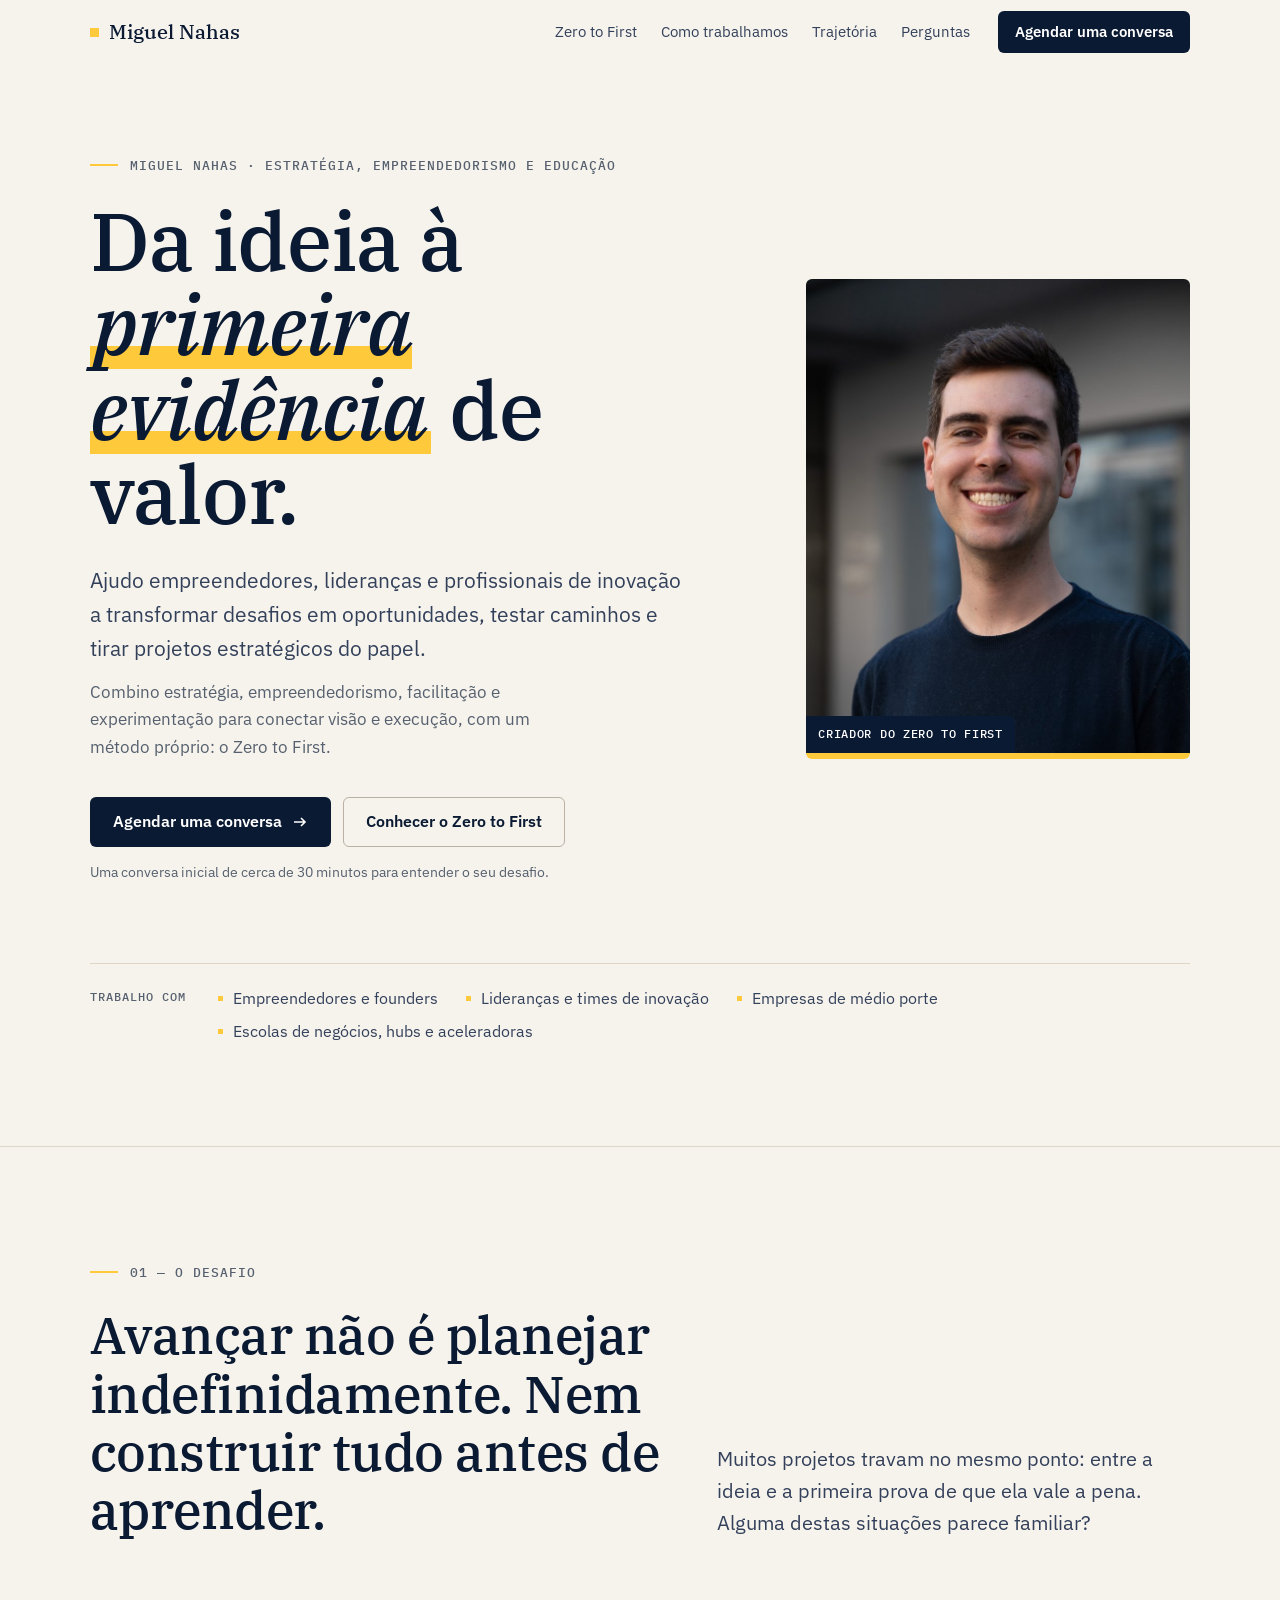
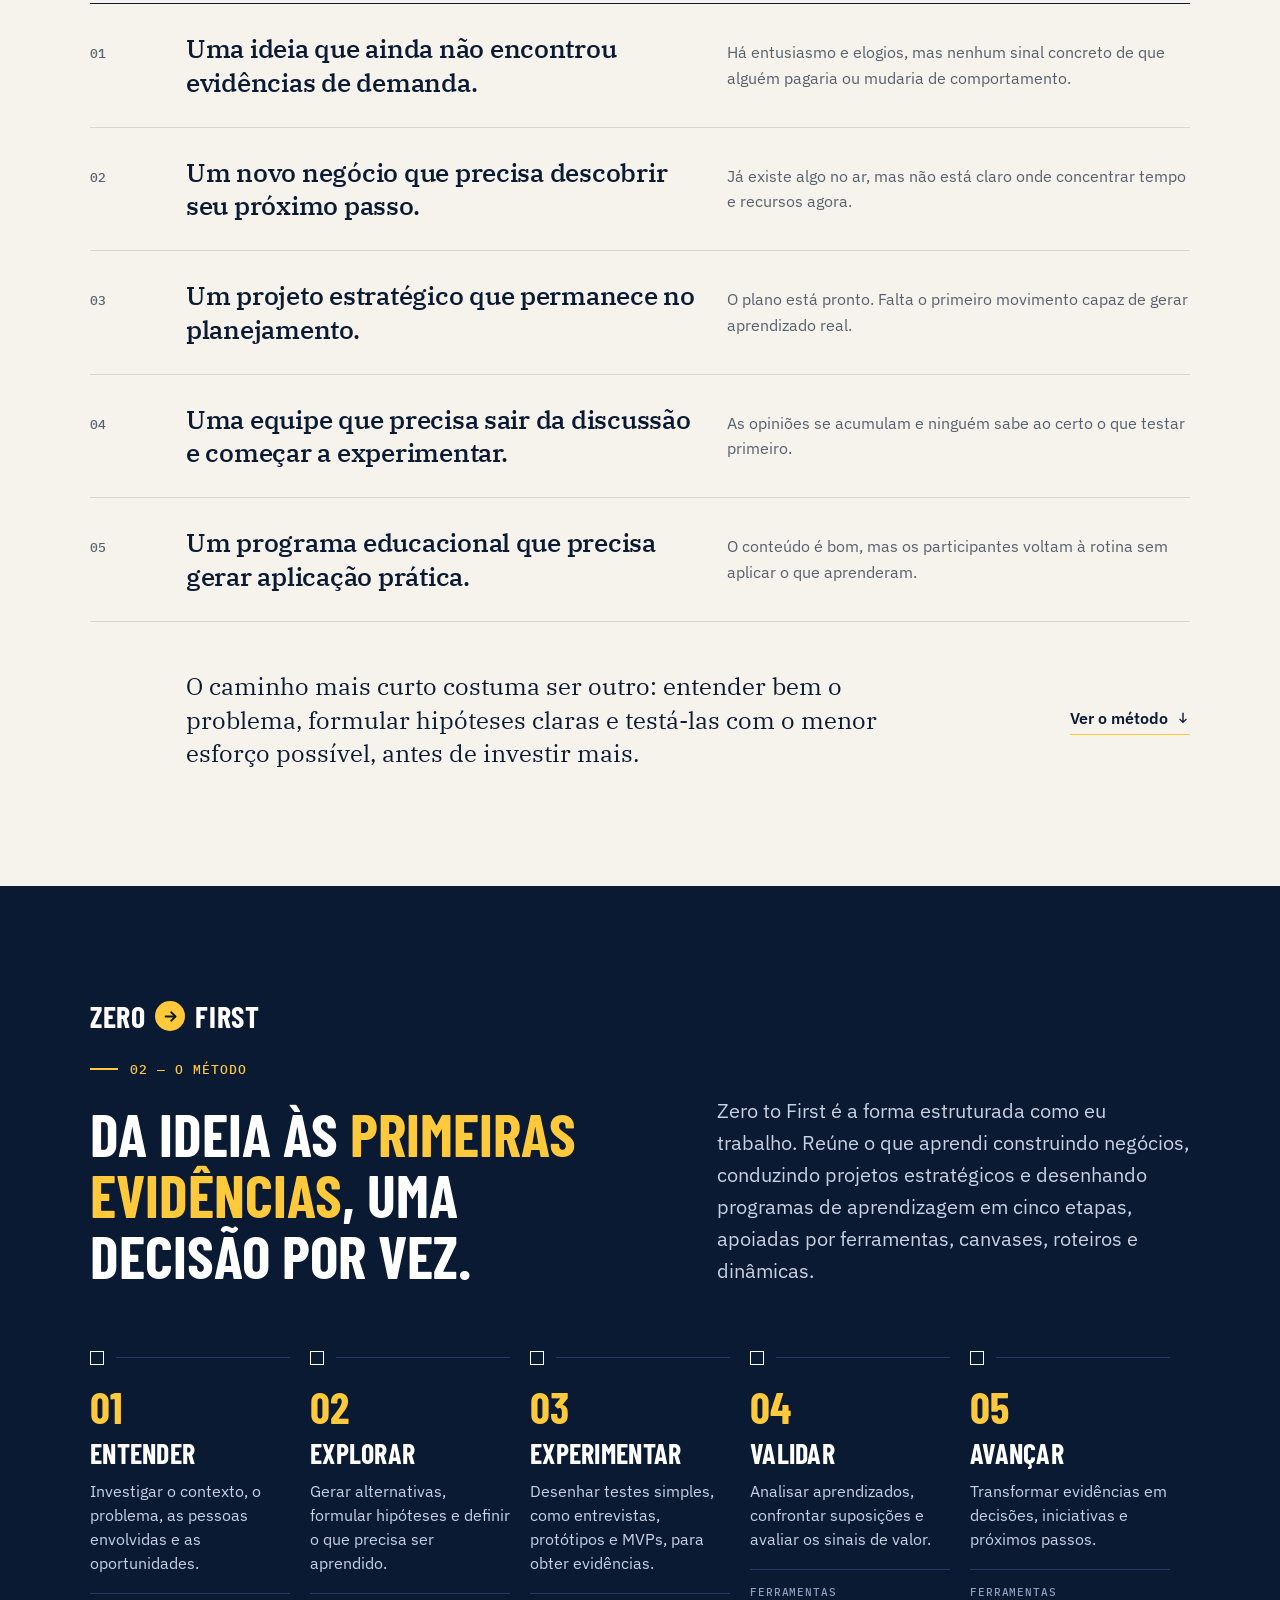
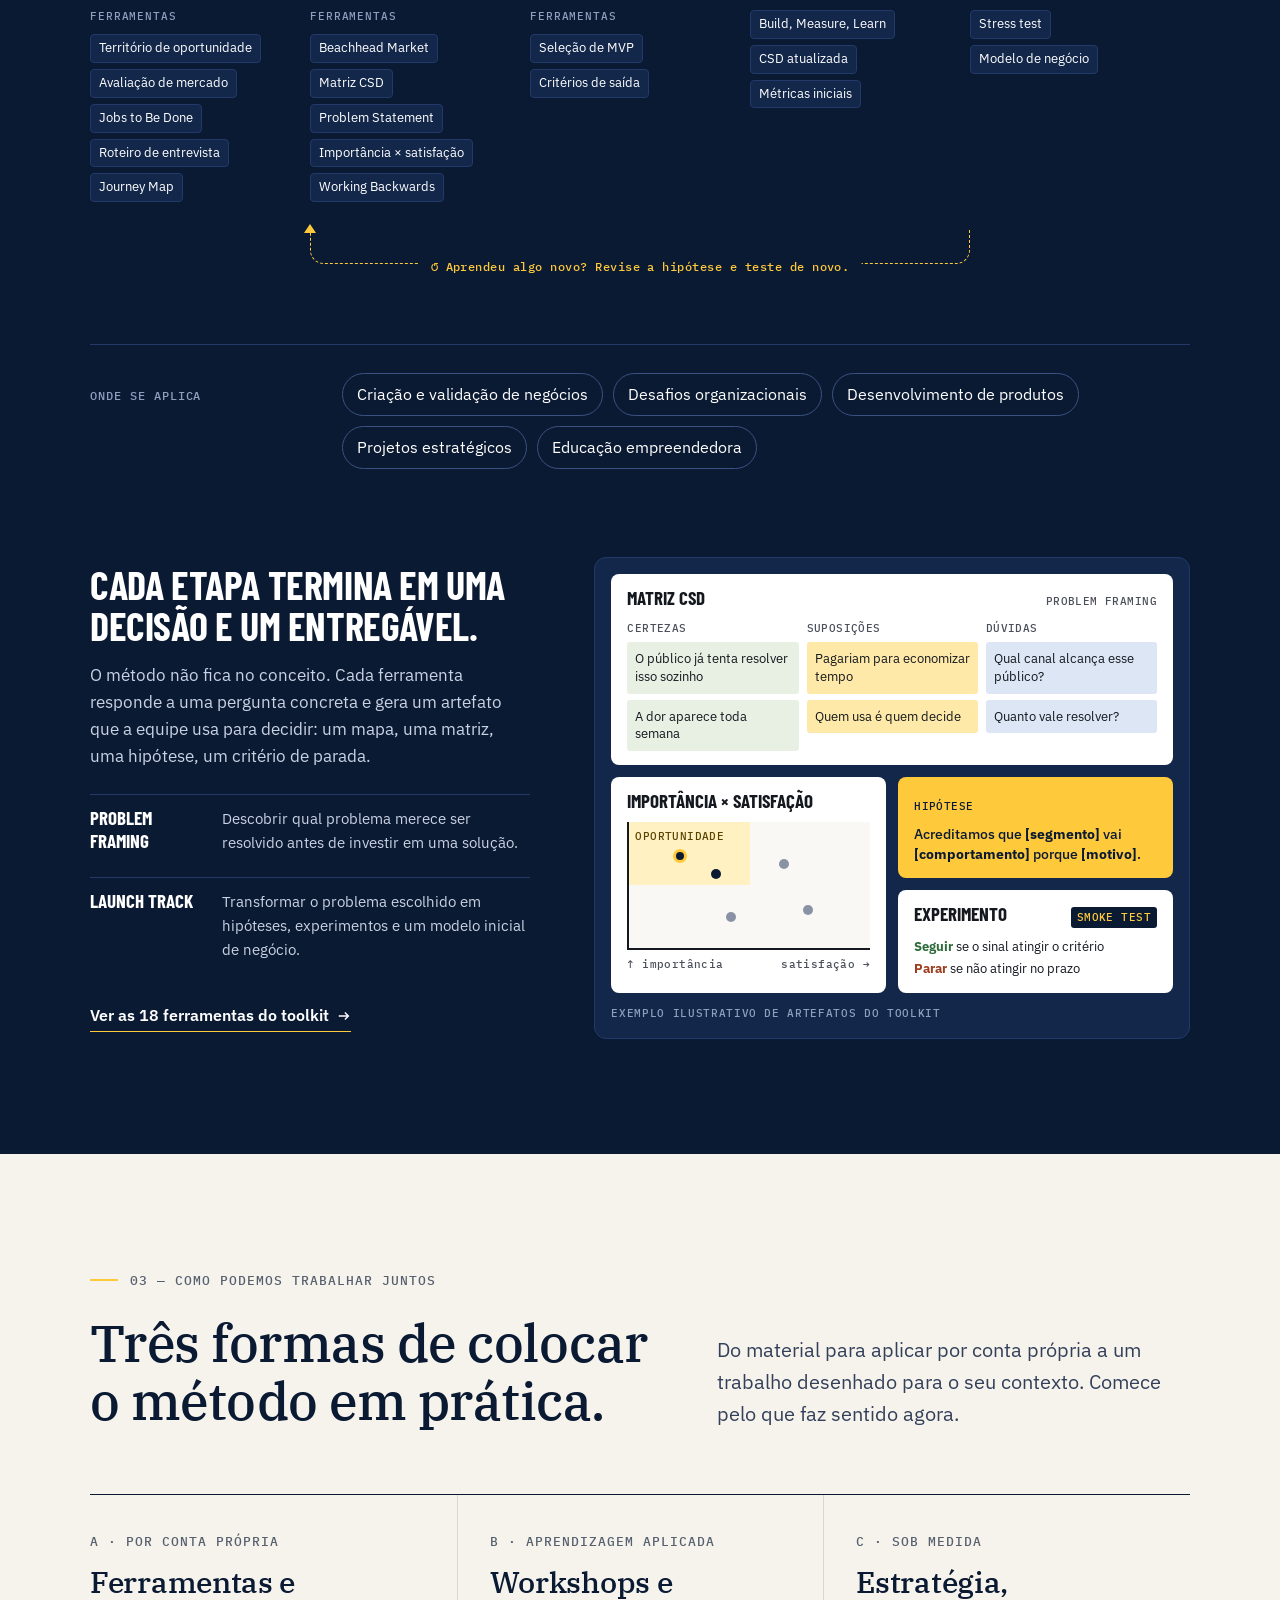
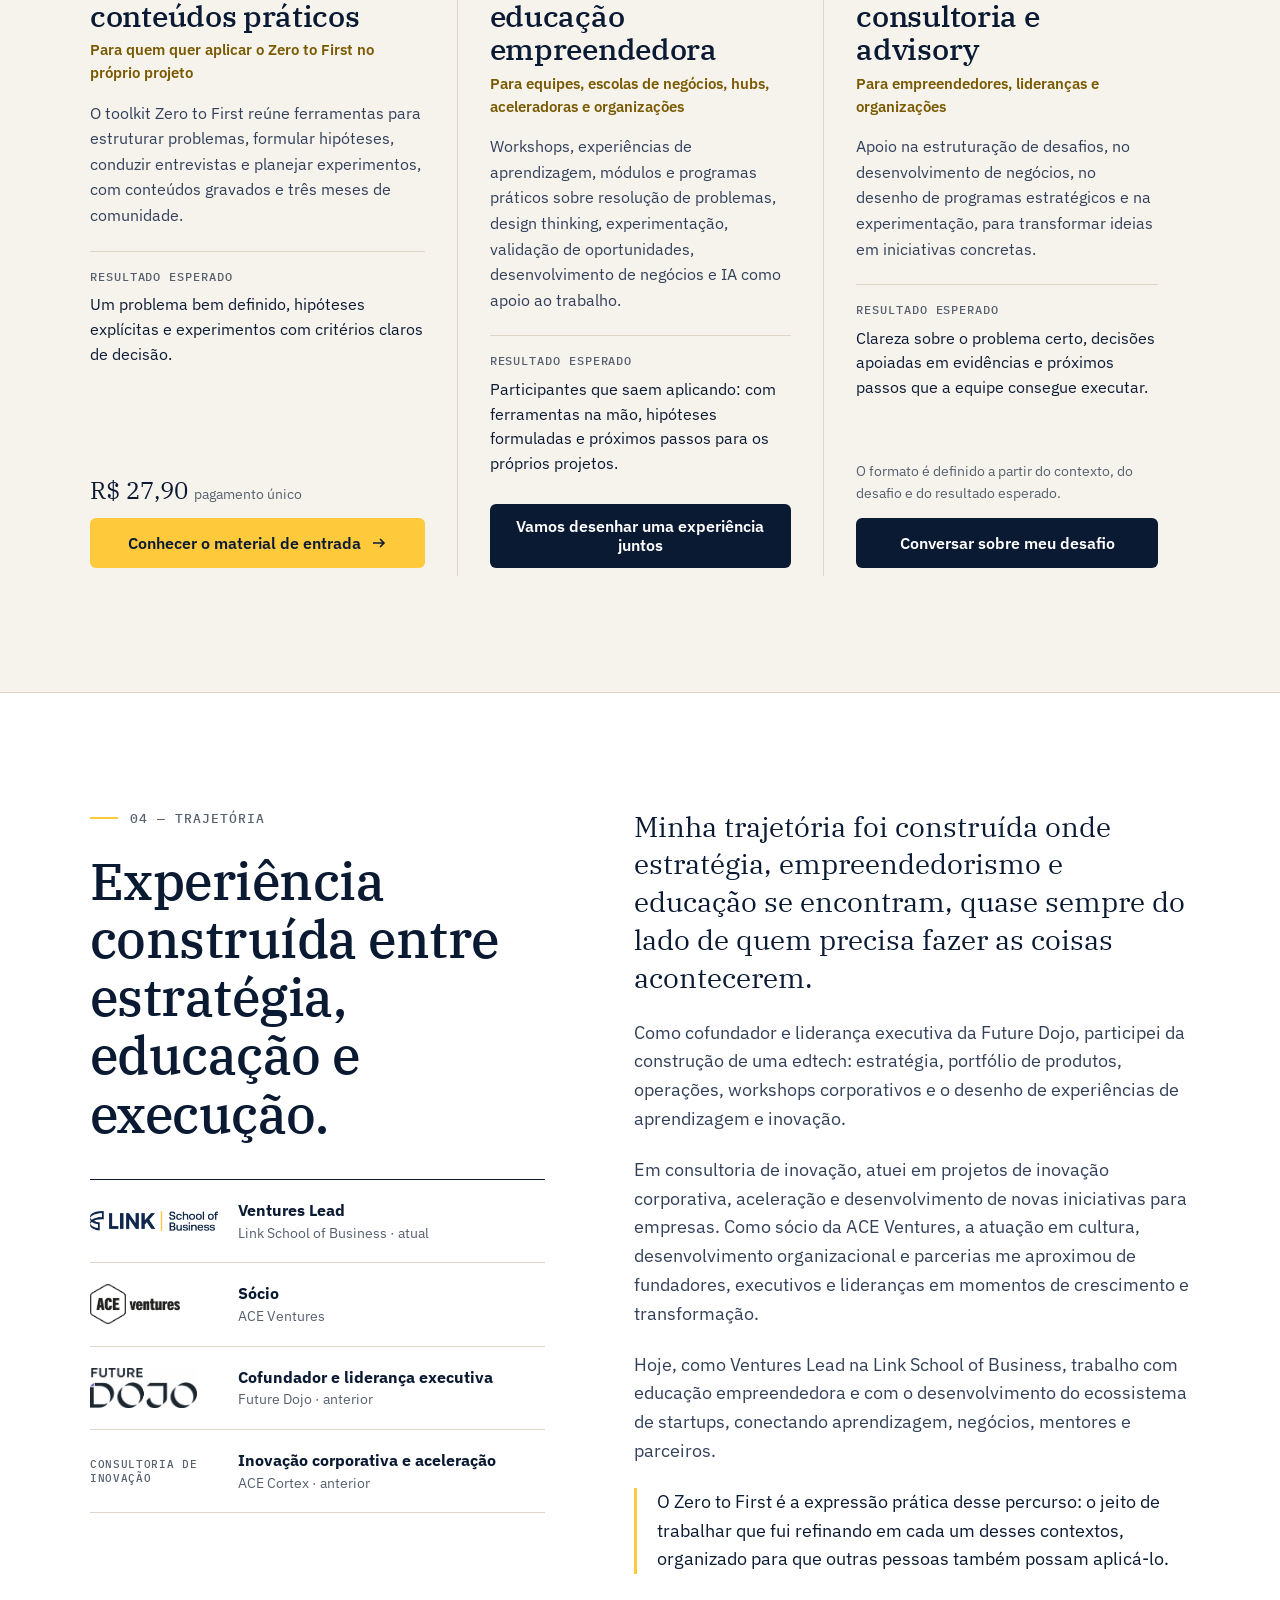
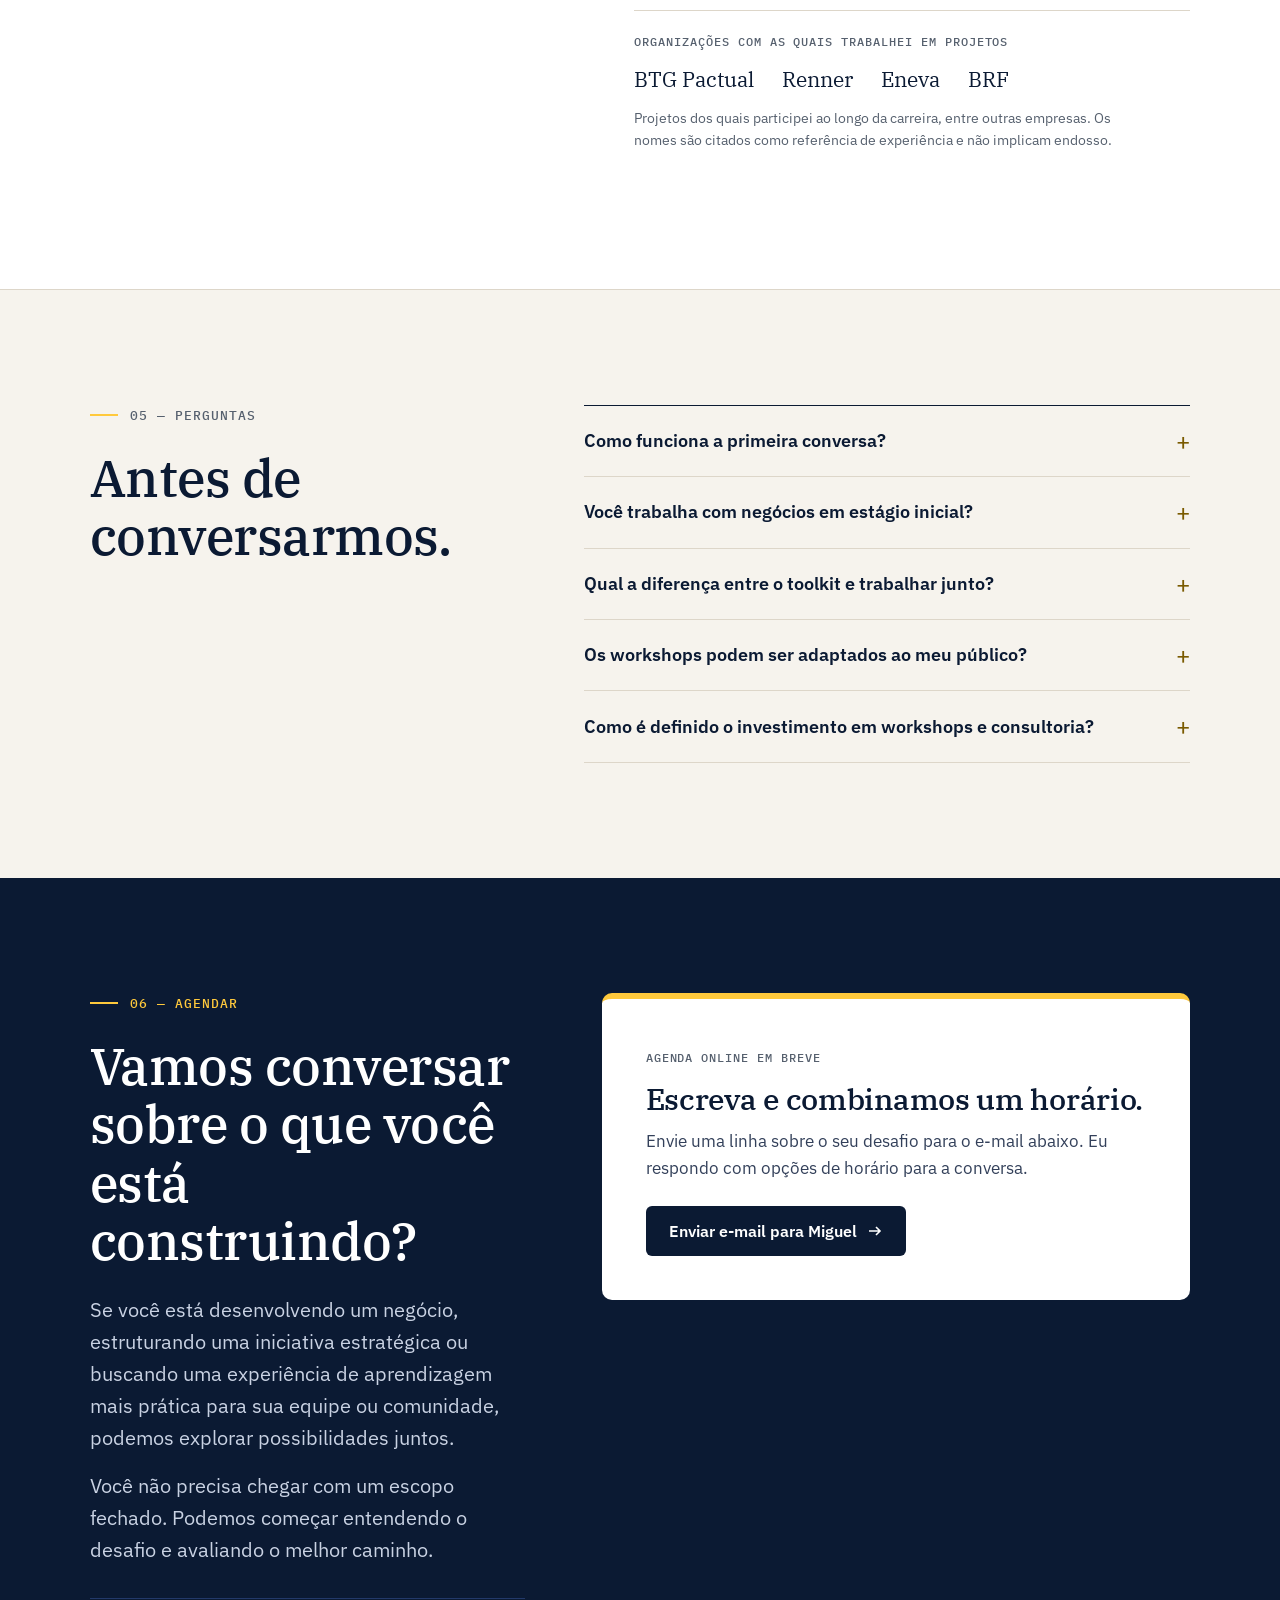
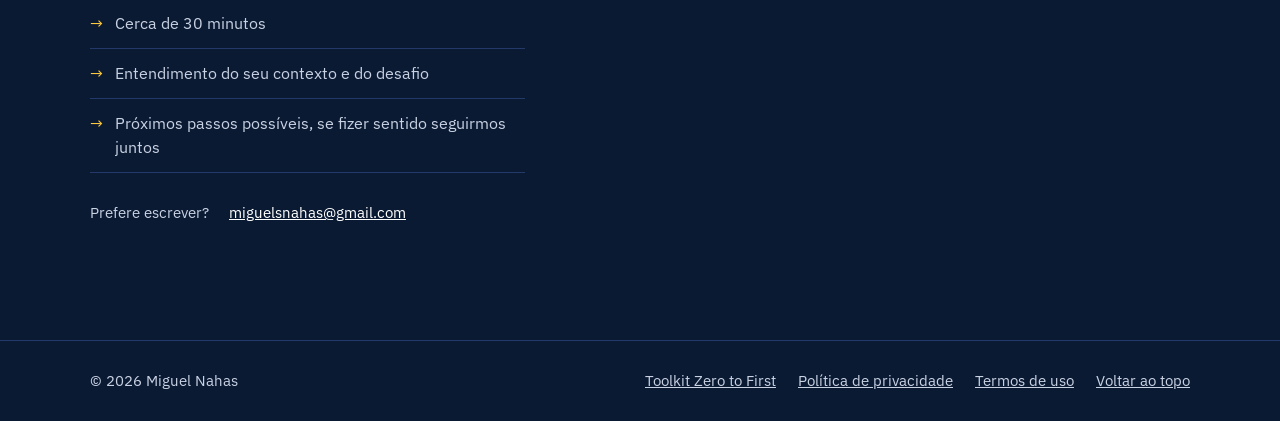
==== index.html @ d7bc85e3 "Add V2 landing page unifying Miguel Nahas and Zero to First - New index.html: hero, challenge, Zero " ====
<!doctype html>
<html lang="pt-BR">
<head>
<meta charset="utf-8">
<meta name="viewport" content="width=device-width, initial-scale=1">
<title>Miguel Nahas | Estratégia, Empreendedorismo e Zero to First</title>
<meta name="description" content="Miguel Nahas ajuda empreendedores, lideranças e profissionais de inovação a sair da ideia e chegar às primeiras evidências de valor, com o método Zero to First. Workshops, educação empreendedora, consultoria e advisory.">
<meta name="author" content="Miguel Nahas">
<link rel="canonical" href="https://miguelsnahas-ai.github.io/zero-to-first/">

<meta property="og:type" content="website">
<meta property="og:locale" content="pt_BR">
<meta property="og:site_name" content="Miguel Nahas">
<meta property="og:url" content="https://miguelsnahas-ai.github.io/zero-to-first/">
<meta property="og:title" content="Miguel Nahas | Da ideia à primeira evidência de valor">
<meta property="og:description" content="Estratégia, empreendedorismo e educação com um método próprio, o Zero to First. Workshops, consultoria e advisory para tirar projetos do papel.">
<meta property="og:image" content="https://miguelsnahas-ai.github.io/zero-to-first/assets/og-miguel-nahas.jpg">
<meta property="og:image:width" content="1200">
<meta property="og:image:height" content="630">
<meta property="og:image:alt" content="Miguel Nahas — Da ideia à primeira evidência de valor">
<meta name="twitter:card" content="summary_large_image">

<meta name="theme-color" content="#0B1A33">
<link rel="icon" href="data:image/svg+xml,%3Csvg xmlns='http://www.w3.org/2000/svg' viewBox='0 0 32 32'%3E%3Crect width='32' height='32' rx='6' fill='%230B1A33'/%3E%3Ctext x='16' y='20.5' font-family='Georgia,serif' font-size='14' fill='%23FFFFFF' text-anchor='middle'%3EMN%3C/text%3E%3Crect x='9' y='24' width='14' height='2.5' fill='%23FFC93C'/%3E%3C/svg%3E">

<!--
  ANALYTICS
  Cole aqui o snippet do Google Tag Manager, GA4 ou Meta Pixel quando tiver os IDs.
  A página já envia para window.dataLayer:
    - "cta_click"           { cta, destination }   em todo clique de botão com data-cta
    - "schedule_completed"  {}                     quando um agendamento é concluído no Calendly
  Os parâmetros utm_* da URL são repassados ao Calendly e ao link do toolkit.
-->

<link rel="preconnect" href="https://fonts.googleapis.com">
<link rel="preconnect" href="https://fonts.gstatic.com" crossorigin>
<link href="https://fonts.googleapis.com/css2?family=Barlow+Condensed:wght@600;700&amp;family=IBM+Plex+Mono:wght@500&amp;family=IBM+Plex+Sans:wght@400;500;600&amp;family=IBM+Plex+Serif:ital,wght@0,400;0,500;1,400&amp;display=swap" rel="stylesheet">

<style>
  /* ============================ TOKENS ============================ */
  :root {
    --paper: #F6F3ED;
    --paper-2: #EDE8DE;
    --white: #FFFFFF;
    --ink: #0B1A33;          /* azul-marinho: Miguel + Zero to First */
    --ink-2: #13274A;
    --ink-soft: #33405A;
    --muted: #56606E;
    --line: #DDD6C9;
    --line-strong: #B9B1A1;
    --yellow: #FFC93C;       /* acento do Zero to First */
    --yellow-soft: #FFF1C2;
    --yellow-ink: #7A5A00;   /* amarelo para texto em fundo claro */
    --dark-line: #22396A;
    --dark-soft: #C9D2E3;

    --serif: "IBM Plex Serif", Georgia, "Times New Roman", serif;
    --sans: "IBM Plex Sans", system-ui, -apple-system, "Segoe UI", Roboto, sans-serif;
    --mono: "IBM Plex Mono", ui-monospace, Menlo, Consolas, monospace;
    --cond: "Barlow Condensed", "Arial Narrow", sans-serif;

    --max: 1180px;
    --gutter: clamp(16px, 4vw, 40px);
    --section: clamp(72px, 9vw, 128px);
    --radius: 6px;
    --header-h: 64px;
  }

  *, *::before, *::after { box-sizing: border-box; }
  html { scroll-behavior: smooth; scroll-padding-top: calc(var(--header-h) + 8px); }
  @media (prefers-reduced-motion: reduce) { html { scroll-behavior: auto; } }
  body {
    margin: 0; background: var(--paper); color: var(--ink);
    font-family: var(--sans); font-size: 17px; line-height: 1.6;
    -webkit-font-smoothing: antialiased; overflow-x: hidden;
  }
  img, svg { display: block; max-width: 100%; }
  a { color: inherit; }
  h1, h2, h3 { font-family: var(--serif); font-weight: 500; line-height: 1.12; margin: 0; letter-spacing: -0.01em; }
  p { margin: 0; }
  ul, ol { margin: 0; padding: 0; list-style: none; }
  :focus-visible { outline: 2px solid var(--ink); outline-offset: 3px; }
  .on-dark :focus-visible { outline-color: var(--yellow); }

  .skip-link { position: absolute; left: 12px; top: -60px; z-index: 100; background: var(--ink); color: var(--white); padding: 10px 16px; text-decoration: none; }
  .skip-link:focus { top: 12px; }
  .container { width: 100%; max-width: var(--max); margin: 0 auto; padding: 0 var(--gutter); }
  .section { padding: var(--section) 0; }
  .on-dark { background: var(--ink); color: var(--white); }

  .eyebrow {
    font-family: var(--mono); font-weight: 500; font-size: 12.5px; letter-spacing: .08em; text-transform: uppercase;
    color: var(--muted); display: flex; align-items: center; gap: 12px; margin-bottom: 24px;
  }
  .eyebrow::before { content: ""; width: 28px; height: 2px; background: var(--yellow); flex: none; }
  .on-dark .eyebrow { color: var(--yellow); }
  .h-section { font-size: clamp(32px, 4.4vw, 52px); max-width: 20ch; }
  .lead { font-size: clamp(18px, 1.6vw, 20px); color: var(--ink-soft); max-width: 60ch; }
  .on-dark .lead { color: var(--dark-soft); }
  .section-head { display: grid; grid-template-columns: 1.1fr 0.9fr; gap: 24px 48px; align-items: end; margin-bottom: clamp(40px, 6vw, 64px); }
  @media (max-width: 860px) { .section-head { grid-template-columns: 1fr; } }

  /* ============================ BOTÕES ============================ */
  .btn {
    display: inline-flex; align-items: center; justify-content: center; gap: 10px;
    min-height: 50px; padding: 12px 22px; border-radius: var(--radius);
    font: 600 16px/1.2 var(--sans); text-decoration: none; text-align: center;
    border: 1.5px solid transparent; cursor: pointer;
    transition: background .2s, color .2s, border-color .2s;
  }
  .btn svg { width: 16px; height: 16px; flex: none; transition: transform .2s; }
  .btn:hover svg { transform: translateX(3px); }
  .btn-primary { background: var(--ink); color: var(--white); }
  .btn-primary:hover { background: var(--ink-2); }
  .btn-accent { background: var(--yellow); color: var(--ink); }
  .btn-accent:hover { background: #FFD465; }
  .btn-secondary { background: transparent; color: var(--ink); border-color: var(--line-strong); }
  .btn-secondary:hover { border-color: var(--ink); }
  .btn-ghost { background: transparent; color: var(--white); border-color: #5A6E93; }
  .btn-ghost:hover { border-color: var(--white); }
  .btn-small { min-height: 42px; padding: 8px 16px; font-size: 15px; }
  .text-link {
    display: inline-flex; align-items: center; gap: 8px; font-weight: 600; font-size: 15.5px;
    text-decoration: none; border-bottom: 1.5px solid var(--yellow); padding-bottom: 3px;
  }
  .text-link:hover { border-color: currentColor; }
  .text-link svg { width: 14px; height: 14px; }

  /* ============================ HEADER ============================ */
  .site-header {
    position: sticky; top: 0; z-index: 50;
    background: rgba(246,243,237,.94);
    -webkit-backdrop-filter: saturate(140%) blur(10px); backdrop-filter: saturate(140%) blur(10px);
    border-bottom: 1px solid transparent; transition: border-color .25s;
  }
  .site-header.is-scrolled { border-bottom-color: var(--line); }
  .header-inner { display: flex; align-items: center; justify-content: space-between; gap: 24px; height: var(--header-h); }
  .brand { font-family: var(--serif); font-size: 20px; font-weight: 500; text-decoration: none; display: flex; align-items: center; gap: 10px; white-space: nowrap; }
  .brand-mark { width: 9px; height: 9px; background: var(--yellow); }
  .nav { display: flex; align-items: center; gap: 28px; }
  .nav-links { display: flex; gap: 24px; }
  .nav-links a { text-decoration: none; font-size: 15px; color: var(--ink-soft); padding: 6px 0; }
  .nav-links a:hover { color: var(--ink); }
  .nav-toggle {
    display: none; width: 44px; height: 44px; align-items: center; justify-content: center;
    background: none; border: 1px solid var(--line-strong); border-radius: var(--radius); color: var(--ink); cursor: pointer;
  }
  .nav-toggle svg { width: 20px; height: 20px; }
  @media (max-width: 900px) {
    .nav-toggle { display: inline-flex; }
    .nav {
      display: none; position: absolute; left: 0; right: 0; top: var(--header-h);
      flex-direction: column; align-items: stretch; gap: 0;
      background: var(--paper); border-bottom: 1px solid var(--line); padding: 8px var(--gutter) 24px;
    }
    .nav.is-open { display: flex; }
    .nav-links { flex-direction: column; gap: 0; }
    .nav-links a { display: block; padding: 14px 0; border-bottom: 1px solid var(--line); font-size: 17px; }
    .nav .btn { margin-top: 20px; }
  }

  /* ============================ HERO ============================ */
  .hero { padding: clamp(40px, 7vw, 96px) 0 clamp(56px, 8vw, 104px); }
  .hero-grid { display: grid; grid-template-columns: 1.25fr 0.75fr; gap: clamp(32px, 6vw, 80px); align-items: center; }
  .hero-title { font-size: clamp(42px, 6.6vw, 82px); line-height: 1.03; max-width: 12ch; }
  .hero-title em { font-style: italic; background: linear-gradient(transparent 70%, var(--yellow) 70%, var(--yellow) 92%, transparent 92%); padding: 0 .04em; }
  .hero-sub { margin-top: 28px; font-size: clamp(18px, 1.8vw, 21px); color: var(--ink-soft); max-width: 46ch; }
  .hero-sub + .hero-sub { margin-top: 14px; font-size: 17px; color: var(--muted); }
  .hero-actions { margin-top: 36px; display: flex; flex-wrap: wrap; gap: 12px; }
  .hero-note { margin-top: 14px; font-size: 14px; color: var(--muted); }
  .hero-figure { margin: 0; position: relative; }
  .hero-figure img { width: 100%; height: auto; aspect-ratio: 4 / 5; object-fit: cover; object-position: center 22%; border-radius: var(--radius); border-bottom: 6px solid var(--yellow); background: var(--paper-2); }
  .hero-figure figcaption {
    position: absolute; left: 0; bottom: 6px; background: var(--ink); color: var(--white);
    font-family: var(--mono); font-weight: 500; font-size: 11.5px; letter-spacing: .06em; text-transform: uppercase; padding: 9px 12px;
    border-top-right-radius: var(--radius);
  }
  .audiences { margin-top: clamp(48px, 7vw, 80px); border-top: 1px solid var(--line); padding-top: 22px; display: grid; grid-template-columns: auto 1fr; gap: 12px 32px; align-items: baseline; }
  .audiences > span { font-family: var(--mono); font-weight: 500; font-size: 12px; letter-spacing: .08em; text-transform: uppercase; color: var(--muted); }
  .audiences ul { display: flex; flex-wrap: wrap; gap: 8px 28px; font-size: 15.5px; color: var(--ink-soft); }
  .audiences li { display: inline-flex; align-items: center; gap: 10px; }
  .audiences li::before { content: ""; width: 5px; height: 5px; background: var(--yellow); flex: none; }
  @media (max-width: 860px) {
    .hero-grid { grid-template-columns: 1fr; }
    .hero-figure { max-width: 320px; order: -1; }
    .hero-figure img { aspect-ratio: 1 / 1; }
    .audiences { grid-template-columns: 1fr; }
  }
  @media (max-width: 480px) {
    .hero-actions .btn { width: 100%; }
    .hero-figure { max-width: 200px; }
    .hero-figure figcaption { display: none; }
  }

  /* ============================ DESAFIO ============================ */
  .challenge { border-top: 1px solid var(--line); }
  .challenge-list { border-top: 1px solid var(--ink); counter-reset: ch; }
  .challenge-item {
    display: grid; grid-template-columns: 64px minmax(0, 1.1fr) minmax(0, 1fr); gap: 8px 32px;
    padding: 28px 0; border-bottom: 1px solid var(--line); align-items: baseline;
  }
  .challenge-item span { font-family: var(--mono); font-weight: 500; font-size: 13px; color: var(--muted); }
  .challenge-item h3 { font-size: clamp(21px, 2.2vw, 26px); line-height: 1.28; }
  .challenge-item p { color: var(--muted); font-size: 16px; }
  .challenge-close { margin-top: 48px; display: grid; grid-template-columns: 64px 1fr auto; gap: 16px 32px; align-items: center; }
  .challenge-close p { grid-column: 2; font-family: var(--serif); font-size: clamp(20px, 2vw, 24px); line-height: 1.4; max-width: 50ch; }
  @media (max-width: 760px) {
    .challenge-item { grid-template-columns: 40px 1fr; }
    .challenge-item p { grid-column: 2; }
    .challenge-close { grid-template-columns: 1fr; }
    .challenge-close p { grid-column: 1; }
  }

  /* ============================ ZERO TO FIRST ============================ */
  .ztf-mark { display: inline-flex; align-items: center; gap: 10px; text-decoration: none; margin-bottom: 28px; }
  .ztf-mark b { font-family: var(--cond); font-weight: 700; font-size: 30px; letter-spacing: .02em; line-height: 1; }
  .ztf-mark i { width: 30px; height: 30px; border-radius: 50%; background: var(--yellow); color: var(--ink); display: inline-flex; align-items: center; justify-content: center; }
  .ztf-mark i svg { width: 17px; height: 17px; }
  .method .h-section { font-family: var(--cond); font-weight: 700; text-transform: uppercase; letter-spacing: 0; line-height: 1.02; font-size: clamp(36px, 5vw, 60px); max-width: 18ch; }
  .method .h-section span { color: var(--yellow); }

  .stages { display: grid; grid-template-columns: repeat(5, minmax(0, 1fr)); gap: 0; position: relative; }
  .stage { padding: 0 20px 0 0; position: relative; }
  .stage-top { display: flex; align-items: center; gap: 12px; margin-bottom: 20px; }
  .stage-dot { width: 14px; height: 14px; border: 1.5px solid var(--white); background: var(--ink); flex: none; position: relative; z-index: 1; }
  .stage:last-child .stage-dot { background: var(--yellow); border-color: var(--yellow); }
  .stage-top::after { content: ""; flex: 1; height: 1px; background: var(--dark-line); }
  .stage:last-child .stage-top::after { display: none; }
  .stage-num { font-family: var(--cond); font-weight: 700; font-size: 44px; line-height: 1; color: var(--yellow); }
  .stage h3 { font-family: var(--cond); font-weight: 700; font-size: 28px; text-transform: uppercase; letter-spacing: .01em; margin: 6px 0 10px; }
  .stage p { color: var(--dark-soft); font-size: 15.5px; line-height: 1.55; }
  .tools { margin-top: 18px; padding-top: 14px; border-top: 1px solid var(--dark-line); }
  .tools > span { display: block; font-family: var(--mono); font-weight: 500; font-size: 11px; letter-spacing: .08em; text-transform: uppercase; color: #8FA0BF; margin-bottom: 8px; }
  .tools ul { display: flex; flex-wrap: wrap; gap: 6px; }
  .tools li { font-size: 13px; line-height: 1.3; padding: 5px 8px; border: 1px solid var(--dark-line); border-radius: 4px; color: var(--white); background: var(--ink-2); }

  .loop { grid-column: 2 / 5; margin-top: 28px; position: relative; height: 34px; border: 1.5px dashed var(--yellow); border-top: 0; border-radius: 0 0 14px 14px; }
  .loop::before { /* seta subindo para "Explorar" */
    content: ""; position: absolute; left: -7px; top: -6px; width: 0; height: 0;
    border-left: 6px solid transparent; border-right: 6px solid transparent; border-bottom: 9px solid var(--yellow);
  }
  .loop p {
    position: absolute; left: 50%; bottom: -13px; transform: translateX(-50%); white-space: nowrap;
    background: var(--ink); padding: 0 12px; font-family: var(--mono); font-weight: 500; font-size: 12px; letter-spacing: .04em; color: var(--yellow);
  }
  .loop-note { display: none; }

  @media (max-width: 1020px) {
    .stages { grid-template-columns: 1fr; gap: 0; }
    .stage { padding: 0 0 32px 32px; border-left: 1px solid var(--dark-line); margin-left: 7px; }
    .stage:last-child { padding-bottom: 0; border-left-color: transparent; }
    .stage-top { margin-bottom: 8px; }
    .stage-dot { position: absolute; left: -8px; top: 12px; }
    .stage-top::after { display: none; }
    .loop { display: none; }
    .loop-note {
      display: flex; gap: 10px; align-items: flex-start; margin: 4px 0 32px 32px; padding: 14px 16px;
      border: 1.5px dashed var(--yellow); border-radius: var(--radius); color: var(--yellow); font-size: 14.5px; line-height: 1.45;
    }
    .loop-note svg { width: 18px; height: 18px; flex: none; margin-top: 1px; }
    .stage-validar { padding-bottom: 12px; }
  }

  .applies { margin-top: clamp(56px, 7vw, 80px); padding-top: 28px; border-top: 1px solid var(--dark-line); display: grid; grid-template-columns: 220px 1fr; gap: 16px 32px; align-items: baseline; }
  .applies > span { font-family: var(--mono); font-weight: 500; font-size: 12px; letter-spacing: .08em; text-transform: uppercase; color: #8FA0BF; }
  .applies ul { display: flex; flex-wrap: wrap; gap: 10px; }
  .applies li { font-size: 15.5px; padding: 8px 14px; border: 1px solid #3A5283; border-radius: 999px; }
  @media (max-width: 760px) { .applies { grid-template-columns: 1fr; } }

  /* Na prática: artefatos reais do toolkit */
  .practice { margin-top: clamp(56px, 7vw, 88px); display: grid; grid-template-columns: 0.85fr 1.15fr; gap: clamp(32px, 5vw, 64px); align-items: center; }
  .practice h3 { font-family: var(--cond); font-weight: 700; text-transform: uppercase; font-size: clamp(30px, 3.4vw, 40px); line-height: 1.02; margin-bottom: 16px; }
  .practice > div > p { color: var(--dark-soft); margin-bottom: 14px; max-width: 46ch; }
  .modules { display: grid; gap: 10px; margin: 24px 0 28px; }
  .modules li { display: grid; grid-template-columns: 120px 1fr; gap: 12px; padding: 12px 0; border-top: 1px solid var(--dark-line); font-size: 15px; color: var(--dark-soft); }
  .modules li strong { font-family: var(--cond); font-weight: 700; font-size: 19px; text-transform: uppercase; color: var(--white); line-height: 1.2; }
  .practice .text-link { color: var(--white); }

  .board { margin: 0; background: var(--ink-2); border: 1px solid var(--dark-line); border-radius: 12px; padding: 16px; display: grid; grid-template-columns: repeat(2, minmax(0, 1fr)); gap: 12px; }
  .board figcaption { grid-column: 1 / -1; font-family: var(--mono); font-weight: 500; font-size: 11px; letter-spacing: .06em; text-transform: uppercase; color: #8FA0BF; }
  .card { background: var(--white); color: #14181F; border-radius: 8px; padding: 14px 16px; min-width: 0; }
  .card-title { display: flex; justify-content: space-between; gap: 8px; align-items: baseline; margin-bottom: 10px; }
  .card-title b { font-family: var(--cond); font-weight: 700; font-size: 19px; text-transform: uppercase; line-height: 1.1; }
  .card-title small, .tag { font-family: var(--mono); font-weight: 500; font-size: 10.5px; letter-spacing: .04em; color: #4A4F5A; }
  .card-csd { grid-column: 1 / -1; }
  .csd { display: grid; grid-template-columns: repeat(3, minmax(0, 1fr)); gap: 8px; }
  .csd div { display: flex; flex-direction: column; gap: 6px; }
  .csd span:not(.tag) { padding: 8px; border-radius: 3px; font-size: 13px; line-height: 1.35; }
  .c { background: #E8F0E4; } .s { background: #FFE9A8; } .d { background: #DCE6F5; }
  .plot { position: relative; height: 128px; border-left: 2px solid #14181F; border-bottom: 2px solid #14181F; background: #FAF8F4; }
  .plot::before { content: ""; position: absolute; left: 0; top: 0; width: 50%; height: 50%; background: var(--yellow-soft); }
  .plot .tag { position: absolute; left: 6px; top: 6px; color: #5A4300; }
  .plot i { position: absolute; width: 10px; height: 10px; border-radius: 50%; background: #8A93A6; }
  .plot i.hot { width: 14px; height: 14px; background: var(--ink); border: 3px solid var(--yellow); }
  .plot i.mid { background: var(--ink); }
  .axes { display: flex; justify-content: space-between; margin-top: 6px; }
  .stack { display: grid; gap: 12px; min-width: 0; }
  .card-hyp { background: var(--yellow); color: var(--ink); }
  .card-hyp p { margin-top: 6px; font-size: 14px; line-height: 1.45; font-weight: 500; }
  .card-hyp .tag { color: var(--ink); }
  .exp { display: grid; gap: 4px; font-size: 13px; line-height: 1.4; }
  .chip-dark { background: var(--ink); color: var(--yellow); padding: 2px 6px; border-radius: 3px; }
  @media (max-width: 900px) { .practice { grid-template-columns: 1fr; } }
  @media (max-width: 520px) {
    .board { grid-template-columns: 1fr; padding: 12px; }
    .csd { grid-template-columns: 1fr; }
    .csd div { display: grid; grid-template-columns: 1fr 1fr; }
    .csd .tag { grid-column: 1 / -1; }
    .modules li { grid-template-columns: 1fr; gap: 2px; }
  }

  /* ============================ FRENTES ============================ */
  .offers { display: grid; grid-template-columns: repeat(3, minmax(0, 1fr)); border-top: 1px solid var(--ink); }
  .offer { display: flex; flex-direction: column; padding: 36px 32px 8px 0; }
  .offer + .offer { padding-left: 32px; border-left: 1px solid var(--line); }
  .offer-letter { font-family: var(--mono); font-weight: 500; font-size: 12.5px; letter-spacing: .08em; text-transform: uppercase; color: var(--muted); }
  .offer h3 { font-size: clamp(25px, 2.4vw, 30px); margin: 14px 0 6px; }
  .offer-for { font-size: 14.5px; color: var(--yellow-ink); font-weight: 600; margin-bottom: 16px; }
  .offer-desc { color: var(--ink-soft); font-size: 16px; }
  .offer-result { margin-top: 22px; padding: 16px 0 0; border-top: 1px solid var(--line); }
  .offer-result span { display: block; font-family: var(--mono); font-weight: 500; font-size: 11.5px; letter-spacing: .08em; text-transform: uppercase; color: var(--muted); margin-bottom: 6px; }
  .offer-result p { font-size: 15.5px; }
  .offer-foot { margin-top: auto; padding-top: 28px; display: flex; flex-direction: column; gap: 14px; align-items: flex-start; }
  .price { font-family: var(--serif); font-size: 24px; line-height: 1.2; }
  .price small { font-family: var(--sans); font-size: 14px; color: var(--muted); margin-left: 6px; }
  .offer-note { font-size: 14px; color: var(--muted); }
  .offer-foot .btn { width: 100%; }
  @media (max-width: 960px) {
    .offers { grid-template-columns: 1fr; }
    .offer, .offer + .offer { padding: 32px 0; border-left: 0; border-bottom: 1px solid var(--line); }
    .offer-foot .btn { width: auto; }
  }
  @media (max-width: 480px) { .offer-foot .btn { width: 100%; } }

  /* ============================ TRAJETÓRIA ============================ */
  .about { background: var(--white); border-top: 1px solid var(--line); border-bottom: 1px solid var(--line); }
  .about-grid { display: grid; grid-template-columns: 0.9fr 1.1fr; gap: clamp(40px, 7vw, 96px); align-items: start; }
  .about-aside { position: sticky; top: calc(var(--header-h) + 32px); }
  .about-aside .h-section { margin-bottom: 36px; }
  .timeline { border-top: 1px solid var(--ink); }
  .timeline li { display: grid; grid-template-columns: 128px 1fr; gap: 20px; align-items: center; padding: 18px 0; border-bottom: 1px solid var(--line); }
  .timeline .logo { height: 40px; display: flex; align-items: center; }
  .timeline .logo img { width: auto; height: auto; max-width: 128px; max-height: 40px; }
  .timeline .logo-text { font-family: var(--mono); font-weight: 500; font-size: 11px; letter-spacing: .06em; text-transform: uppercase; color: var(--muted); line-height: 1.3; }
  .timeline strong { display: block; font-size: 15.5px; }
  .timeline small { display: block; font-size: 13.5px; color: var(--muted); }
  .about-body p { font-size: 18px; color: var(--ink-soft); margin-bottom: 22px; max-width: 62ch; }
  .about-body p.about-lead { font-family: var(--serif); font-size: clamp(23px, 2.4vw, 28px); line-height: 1.35; color: var(--ink); }
  .about-body p.about-close { border-left: 3px solid var(--yellow); padding-left: 20px; color: var(--ink); }
  .orgs { margin-top: 36px; padding-top: 24px; border-top: 1px solid var(--line); }
  .orgs h3, .highlights h3 { font-family: var(--mono); font-weight: 500; font-size: 12px; letter-spacing: .08em; text-transform: uppercase; color: var(--muted); margin-bottom: 14px; }
  .orgs ul { display: flex; flex-wrap: wrap; gap: 10px 28px; font-family: var(--serif); font-size: 21px; }
  .orgs p { margin-top: 12px; font-size: 13.5px; color: var(--muted); max-width: 60ch; }
  .highlights { margin-top: 36px; padding-top: 24px; border-top: 1px solid var(--line); }
  .highlights ul { display: grid; grid-template-columns: repeat(auto-fit, minmax(150px, 1fr)); gap: 20px; }
  .highlights strong { display: block; font-family: var(--serif); font-size: 36px; line-height: 1.1; }
  .highlights span { font-size: 14.5px; color: var(--muted); }
  .quotes { margin-top: 36px; display: grid; gap: 20px; }
  .quotes blockquote { margin: 0; padding: 20px 0 0; border-top: 1px solid var(--line); }
  .quotes blockquote p { font-family: var(--serif); font-size: 19px; line-height: 1.45; color: var(--ink); margin-bottom: 10px; }
  .quotes cite { font-style: normal; font-size: 14px; color: var(--muted); }
  @media (max-width: 860px) {
    .about-grid { grid-template-columns: 1fr; }
    .about-aside { position: static; }
  }

  /* ============================ FAQ ============================ */
  .faq-grid { display: grid; grid-template-columns: 0.8fr 1.2fr; gap: clamp(32px, 7vw, 96px); }
  .faq-list { border-top: 1px solid var(--ink); }
  .faq-list details { border-bottom: 1px solid var(--line); }
  .faq-list summary {
    list-style: none; cursor: pointer; display: flex; justify-content: space-between; align-items: center; gap: 16px;
    min-height: 64px; padding: 16px 0; font-weight: 600; font-size: 17.5px;
  }
  .faq-list summary::-webkit-details-marker { display: none; }
  .faq-list summary::after { content: "+"; font-size: 24px; font-weight: 400; color: var(--yellow-ink); transition: transform .15s; }
  .faq-list details[open] summary::after { transform: rotate(45deg); }
  .faq-list details p { padding: 0 0 22px; color: var(--ink-soft); max-width: 62ch; }
  @media (max-width: 860px) { .faq-grid { grid-template-columns: 1fr; } }

  /* ============================ AGENDAR ============================ */
  .schedule-grid { display: grid; grid-template-columns: 0.85fr 1.15fr; gap: clamp(40px, 6vw, 80px); align-items: start; }
  .schedule .h-section { max-width: 16ch; margin-bottom: 24px; }
  .schedule .lead + .lead { margin-top: 16px; }
  .expect { margin-top: 32px; border-top: 1px solid var(--dark-line); }
  .expect li { display: flex; gap: 12px; padding: 12px 0; border-bottom: 1px solid var(--dark-line); font-size: 15.5px; color: var(--dark-soft); }
  .expect li::before { content: "→"; color: var(--yellow); }
  .alt-contact { margin-top: 28px; font-size: 15px; color: var(--dark-soft); display: flex; flex-wrap: wrap; gap: 8px 20px; }
  .alt-contact a { color: var(--white); }
  .booking { background: var(--white); color: var(--ink); border-radius: 10px; overflow: hidden; border-top: 6px solid var(--yellow); }
  .calendly-inline-widget { min-width: 280px; height: 700px; }
  .booking-pending { padding: clamp(28px, 4vw, 44px); }
  .booking-pending .tag { color: var(--muted); font-size: 12px; letter-spacing: .08em; text-transform: uppercase; }
  .booking-pending h3 { font-size: clamp(24px, 2.6vw, 30px); margin: 12px 0 12px; }
  .booking-pending p { color: var(--ink-soft); margin-bottom: 24px; max-width: 48ch; }
  .booking-open { display: block; padding: 14px 20px; border-top: 1px solid var(--line); font-size: 14.5px; color: var(--muted); }
  @media (max-width: 900px) { .schedule-grid { grid-template-columns: 1fr; } }

  /* ============================ FOOTER ============================ */
  .site-footer { border-top: 1px solid var(--dark-line); }
  .footer-inner { display: flex; flex-wrap: wrap; justify-content: space-between; align-items: center; gap: 16px 32px; padding-top: 28px; padding-bottom: 28px; font-size: 14.5px; color: var(--dark-soft); }
  .footer-links { display: flex; flex-wrap: wrap; gap: 8px 22px; }
  .footer-links a { color: var(--dark-soft); }
  .footer-links a:hover { color: var(--white); }

  /* ============================ MOVIMENTO ============================ */
  .js .reveal { opacity: 0; transform: translateY(14px); transition: opacity .6s ease, transform .6s ease; }
  .js .reveal.is-in { opacity: 1; transform: none; }
  @media (prefers-reduced-motion: reduce) { .js .reveal { opacity: 1; transform: none; transition: none; } }
  [hidden] { display: none !important; }
  .visually-hidden { position: absolute !important; width: 1px; height: 1px; overflow: hidden; clip: rect(0 0 0 0); white-space: nowrap; }
</style>

<script type="application/ld+json">
{
  "@context": "https://schema.org",
  "@type": "Person",
  "name": "Miguel Nahas",
  "url": "https://miguelsnahas-ai.github.io/zero-to-first/",
  "image": "https://miguelsnahas-ai.github.io/zero-to-first/assets/miguel-nahas.jpg",
  "description": "Estratégia, empreendedorismo e educação empreendedora. Criador do método Zero to First.",
  "jobTitle": "Ventures Lead",
  "worksFor": { "@type": "Organization", "name": "Link School of Business" },
  "knowsAbout": ["Estratégia", "Empreendedorismo", "Educação empreendedora", "Validação de negócios", "Experimentação", "Facilitação de workshops"]
}
</script>
</head>
<body>
<a class="skip-link" href="#conteudo">Pular para o conteúdo</a>

<!-- ============================ HEADER ============================ -->
<header class="site-header" id="topo">
  <div class="container header-inner">
    <a class="brand" href="#topo" aria-label="Miguel Nahas, início"><span class="brand-mark" aria-hidden="true"></span>Miguel Nahas</a>
    <button class="nav-toggle" type="button" aria-expanded="false" aria-controls="nav-principal" aria-label="Abrir menu">
      <svg viewBox="0 0 24 24" fill="none" stroke="currentColor" stroke-width="1.6" aria-hidden="true"><path d="M3 7h18M3 12h18M3 17h18"/></svg>
    </button>
    <nav class="nav" id="nav-principal" aria-label="Navegação principal">
      <ul class="nav-links">
        <li><a href="#zero-to-first">Zero to First</a></li>
        <li><a href="#trabalhar-juntos">Como trabalhamos</a></li>
        <li><a href="#trajetoria">Trajetória</a></li>
        <li><a href="#perguntas">Perguntas</a></li>
      </ul>
      <a class="btn btn-primary btn-small" href="#agendar" data-schedule data-cta="nav_schedule">Agendar uma conversa</a>
    </nav>
  </div>
</header>

<main id="conteudo">

<!-- ============================ 1. HERO ============================ -->
<section class="hero" aria-labelledby="hero-title">
  <div class="container">
    <div class="hero-grid">
      <div>
        <p class="eyebrow">Miguel Nahas · Estratégia, empreendedorismo e educação</p>
        <h1 class="hero-title" id="hero-title">Da ideia à <em>primeira evidência</em> de valor.</h1>
        <p class="hero-sub">Ajudo empreendedores, lideranças e profissionais de inovação a transformar desafios em oportunidades, testar caminhos e tirar projetos estratégicos do papel.</p>
        <p class="hero-sub">Combino estratégia, empreendedorismo, facilitação e experimentação para conectar visão e execução, com um método próprio: o Zero to First.</p>
        <div class="hero-actions">
          <a class="btn btn-primary" href="#agendar" data-schedule data-cta="hero_schedule">Agendar uma conversa
            <svg viewBox="0 0 16 16" fill="none" stroke="currentColor" stroke-width="1.6" aria-hidden="true"><path d="M2 8h11M9 4l4 4-4 4"/></svg></a>
          <a class="btn btn-secondary" href="#zero-to-first" data-cta="hero_method">Conhecer o Zero to First</a>
        </div>
        <p class="hero-note">Uma conversa inicial de cerca de 30 minutos para entender o seu desafio.</p>
      </div>
      <figure class="hero-figure">
        <img src="assets/miguel-nahas.jpg" alt="Retrato de Miguel Nahas" width="800" height="963" fetchpriority="high">
        <figcaption>Criador do Zero to First</figcaption>
      </figure>
    </div>
    <div class="audiences">
      <span>Trabalho com</span>
      <ul>
        <li>Empreendedores e founders</li>
        <li>Lideranças e times de inovação</li>
        <li>Empresas de médio porte</li>
        <li>Escolas de negócios, hubs e aceleradoras</li>
      </ul>
    </div>
  </div>
</section>

<!-- ============================ 2. O DESAFIO ============================ -->
<section class="section challenge" id="desafio" aria-labelledby="challenge-title">
  <div class="container">
    <div class="section-head">
      <div>
        <p class="eyebrow">01 — O desafio</p>
        <h2 class="h-section" id="challenge-title">Avançar não é planejar indefinidamente. Nem construir tudo antes de aprender.</h2>
      </div>
      <p class="lead">Muitos projetos travam no mesmo ponto: entre a ideia e a primeira prova de que ela vale a pena. Alguma destas situações parece familiar?</p>
    </div>
    <ol class="challenge-list">
      <li class="challenge-item reveal"><span>01</span><h3>Uma ideia que ainda não encontrou evidências de demanda.</h3><p>Há entusiasmo e elogios, mas nenhum sinal concreto de que alguém pagaria ou mudaria de comportamento.</p></li>
      <li class="challenge-item reveal"><span>02</span><h3>Um novo negócio que precisa descobrir seu próximo passo.</h3><p>Já existe algo no ar, mas não está claro onde concentrar tempo e recursos agora.</p></li>
      <li class="challenge-item reveal"><span>03</span><h3>Um projeto estratégico que permanece no planejamento.</h3><p>O plano está pronto. Falta o primeiro movimento capaz de gerar aprendizado real.</p></li>
      <li class="challenge-item reveal"><span>04</span><h3>Uma equipe que precisa sair da discussão e começar a experimentar.</h3><p>As opiniões se acumulam e ninguém sabe ao certo o que testar primeiro.</p></li>
      <li class="challenge-item reveal"><span>05</span><h3>Um programa educacional que precisa gerar aplicação prática.</h3><p>O conteúdo é bom, mas os participantes voltam à rotina sem aplicar o que aprenderam.</p></li>
    </ol>
    <div class="challenge-close">
      <span aria-hidden="true"></span>
      <p>O caminho mais curto costuma ser outro: entender bem o problema, formular hipóteses claras e testá-las com o menor esforço possível, antes de investir mais.</p>
      <a class="text-link" href="#zero-to-first">Ver o método
        <svg viewBox="0 0 16 16" fill="none" stroke="currentColor" stroke-width="1.6" aria-hidden="true"><path d="M8 2v11M4 9l4 4 4-4"/></svg></a>
    </div>
  </div>
</section>

<!-- ============================ 3. ZERO TO FIRST ============================ -->
<section class="section method on-dark" id="zero-to-first" aria-labelledby="method-title">
  <div class="container">
    <div class="section-head">
      <div>
        <p class="ztf-mark" aria-label="Zero to First"><b>ZERO</b><i aria-hidden="true"><svg viewBox="0 0 24 24" fill="none" stroke="currentColor" stroke-width="2.5" stroke-linecap="round" stroke-linejoin="round"><path d="M5 12h14"/><path d="M13 6l6 6-6 6"/></svg></i><b>FIRST</b></p>
        <p class="eyebrow">02 — O método</p>
        <h2 class="h-section" id="method-title">Da ideia às <span>primeiras evidências</span>, uma decisão por vez.</h2>
      </div>
      <div>
        <p class="lead">Zero to First é a forma estruturada como eu trabalho. Reúne o que aprendi construindo negócios, conduzindo projetos estratégicos e desenhando programas de aprendizagem em cinco etapas, apoiadas por ferramentas, canvases, roteiros e dinâmicas.</p>
      </div>
    </div>

    <ol class="stages">
      <li class="stage reveal">
        <div class="stage-top"><span class="stage-dot" aria-hidden="true"></span></div>
        <span class="stage-num">01</span>
        <h3>Entender</h3>
        <p>Investigar o contexto, o problema, as pessoas envolvidas e as oportunidades.</p>
        <div class="tools"><span>Ferramentas</span><ul><li>Território de oportunidade</li><li>Avaliação de mercado</li><li>Jobs to Be Done</li><li>Roteiro de entrevista</li><li>Journey Map</li></ul></div>
      </li>
      <li class="stage reveal">
        <div class="stage-top"><span class="stage-dot" aria-hidden="true"></span></div>
        <span class="stage-num">02</span>
        <h3>Explorar</h3>
        <p>Gerar alternativas, formular hipóteses e definir o que precisa ser aprendido.</p>
        <div class="tools"><span>Ferramentas</span><ul><li>Beachhead Market</li><li>Matriz CSD</li><li>Problem Statement</li><li>Importância × satisfação</li><li>Working Backwards</li></ul></div>
      </li>
      <li class="stage reveal">
        <div class="stage-top"><span class="stage-dot" aria-hidden="true"></span></div>
        <span class="stage-num">03</span>
        <h3>Experimentar</h3>
        <p>Desenhar testes simples, como entrevistas, protótipos e MVPs, para obter evidências.</p>
        <div class="tools"><span>Ferramentas</span><ul><li>Seleção de MVP</li><li>Critérios de saída</li></ul></div>
      </li>
      <li class="stage stage-validar reveal">
        <div class="stage-top"><span class="stage-dot" aria-hidden="true"></span></div>
        <span class="stage-num">04</span>
        <h3>Validar</h3>
        <p>Analisar aprendizados, confrontar suposições e avaliar os sinais de valor.</p>
        <div class="tools"><span>Ferramentas</span><ul><li>Build, Measure, Learn</li><li>CSD atualizada</li><li>Métricas iniciais</li></ul></div>
      </li>
      <li class="loop-note" aria-hidden="true">
        <svg viewBox="0 0 24 24" fill="none" stroke="currentColor" stroke-width="2" stroke-linecap="round" stroke-linejoin="round"><path d="M3 12a9 9 0 1 0 3-6.7"/><path d="M3 3v6h6"/></svg>
        O que você aprende ao validar pode revisar as hipóteses e levar a um novo experimento.
      </li>
      <li class="stage reveal">
        <div class="stage-top"><span class="stage-dot" aria-hidden="true"></span></div>
        <span class="stage-num">05</span>
        <h3>Avançar</h3>
        <p>Transformar evidências em decisões, iniciativas e próximos passos.</p>
        <div class="tools"><span>Ferramentas</span><ul><li>Stress test</li><li>Modelo de negócio</li></ul></div>
      </li>
      <li class="loop" aria-hidden="true"><p>↺ Aprendeu algo novo? Revise a hipótese e teste de novo.</p></li>
    </ol>
    <p class="visually-hidden">O método é iterativo: o aprendizado da etapa Validar pode levar de volta à etapa Explorar, com hipóteses revisadas e novos experimentos.</p>

    <div class="applies">
      <span>Onde se aplica</span>
      <ul>
        <li>Criação e validação de negócios</li>
        <li>Desafios organizacionais</li>
        <li>Desenvolvimento de produtos</li>
        <li>Projetos estratégicos</li>
        <li>Educação empreendedora</li>
      </ul>
    </div>

    <div class="practice">
      <div>
        <h3>Cada etapa termina em uma decisão e um entregável.</h3>
        <p>O método não fica no conceito. Cada ferramenta responde a uma pergunta concreta e gera um artefato que a equipe usa para decidir: um mapa, uma matriz, uma hipótese, um critério de parada.</p>
        <ul class="modules">
          <li><strong>Problem Framing</strong><span>Descobrir qual problema merece ser resolvido antes de investir em uma solução.</span></li>
          <li><strong>Launch Track</strong><span>Transformar o problema escolhido em hipóteses, experimentos e um modelo inicial de negócio.</span></li>
        </ul>
        <a class="text-link" href="toolkit/" data-entry-link data-cta="method_toolkit">Ver as 18 ferramentas do toolkit
          <svg viewBox="0 0 16 16" fill="none" stroke="currentColor" stroke-width="1.6" aria-hidden="true"><path d="M2 8h11M9 4l4 4-4 4"/></svg></a>
      </div>

      <figure class="board" aria-label="Exemplo ilustrativo de artefatos do toolkit: matriz CSD, matriz de importância versus satisfação, uma hipótese e um experimento com critérios de saída">
        <div class="card card-csd">
          <div class="card-title"><b>Matriz CSD</b><small>PROBLEM FRAMING</small></div>
          <div class="csd">
            <div><span class="tag">CERTEZAS</span><span class="c">O público já tenta resolver isso sozinho</span><span class="c">A dor aparece toda semana</span></div>
            <div><span class="tag">SUPOSIÇÕES</span><span class="s">Pagariam para economizar tempo</span><span class="s">Quem usa é quem decide</span></div>
            <div><span class="tag">DÚVIDAS</span><span class="d">Qual canal alcança esse público?</span><span class="d">Quanto vale resolver?</span></div>
          </div>
        </div>
        <div class="card">
          <div class="card-title"><b>Importância × satisfação</b></div>
          <div class="plot"><span class="tag">OPORTUNIDADE</span><i class="hot" style="left:18%;top:22%"></i><i class="mid" style="left:34%;top:38%"></i><i style="left:62%;top:30%"></i><i style="left:72%;top:66%"></i><i style="left:40%;top:72%"></i></div>
          <div class="axes"><span class="tag">↑ importância</span><span class="tag">satisfação →</span></div>
        </div>
        <div class="stack">
          <div class="card card-hyp"><span class="tag">HIPÓTESE</span><p>Acreditamos que <strong>[segmento]</strong> vai <strong>[comportamento]</strong> porque <strong>[motivo]</strong>.</p></div>
          <div class="card">
            <div class="card-title"><b>Experimento</b><span class="tag chip-dark">SMOKE TEST</span></div>
            <div class="exp"><span><strong style="color:#2E6B3A">Seguir</strong> se o sinal atingir o critério</span><span><strong style="color:#9B3D1E">Parar</strong> se não atingir no prazo</span></div>
          </div>
        </div>
        <figcaption>Exemplo ilustrativo de artefatos do toolkit</figcaption>
      </figure>
    </div>
  </div>
</section>

<!-- ============================ 4. COMO PODEMOS TRABALHAR JUNTOS ============================ -->
<section class="section" id="trabalhar-juntos" aria-labelledby="offers-title">
  <div class="container">
    <div class="section-head">
      <div>
        <p class="eyebrow">03 — Como podemos trabalhar juntos</p>
        <h2 class="h-section" id="offers-title">Três formas de colocar o método em prática.</h2>
      </div>
      <p class="lead">Do material para aplicar por conta própria a um trabalho desenhado para o seu contexto. Comece pelo que faz sentido agora.</p>
    </div>

    <div class="offers">
      <article class="offer reveal" aria-labelledby="offer-a">
        <span class="offer-letter">A · Por conta própria</span>
        <h3 id="offer-a">Ferramentas e conteúdos práticos</h3>
        <p class="offer-for">Para quem quer aplicar o Zero to First no próprio projeto</p>
        <p class="offer-desc">O toolkit Zero to First reúne ferramentas para estruturar problemas, formular hipóteses, conduzir entrevistas e planejar experimentos, com conteúdos gravados e três meses de comunidade.</p>
        <div class="offer-result"><span>Resultado esperado</span><p>Um problema bem definido, hipóteses explícitas e experimentos com critérios claros de decisão.</p></div>
        <div class="offer-foot">
          <p class="price" data-entry-price hidden></p>
          <a class="btn btn-accent" href="toolkit/" data-entry-link data-cta="offer_entry_product">Conhecer o material de entrada
            <svg viewBox="0 0 16 16" fill="none" stroke="currentColor" stroke-width="1.6" aria-hidden="true"><path d="M2 8h11M9 4l4 4-4 4"/></svg></a>
        </div>
      </article>

      <article class="offer reveal" aria-labelledby="offer-b">
        <span class="offer-letter">B · Aprendizagem aplicada</span>
        <h3 id="offer-b">Workshops e educação empreendedora</h3>
        <p class="offer-for">Para equipes, escolas de negócios, hubs, aceleradoras e organizações</p>
        <p class="offer-desc">Workshops, experiências de aprendizagem, módulos e programas práticos sobre resolução de problemas, design thinking, experimentação, validação de oportunidades, desenvolvimento de negócios e IA como apoio ao trabalho.</p>
        <div class="offer-result"><span>Resultado esperado</span><p>Participantes que saem aplicando: com ferramentas na mão, hipóteses formuladas e próximos passos para os próprios projetos.</p></div>
        <div class="offer-foot">
          <a class="btn btn-primary" href="#agendar" data-schedule data-cta="offer_workshops">Vamos desenhar uma experiência juntos</a>
        </div>
      </article>

      <article class="offer reveal" aria-labelledby="offer-c">
        <span class="offer-letter">C · Sob medida</span>
        <h3 id="offer-c">Estratégia, consultoria e advisory</h3>
        <p class="offer-for">Para empreendedores, lideranças e organizações</p>
        <p class="offer-desc">Apoio na estruturação de desafios, no desenvolvimento de negócios, no desenho de programas estratégicos e na experimentação, para transformar ideias em iniciativas concretas.</p>
        <div class="offer-result"><span>Resultado esperado</span><p>Clareza sobre o problema certo, decisões apoiadas em evidências e próximos passos que a equipe consegue executar.</p></div>
        <div class="offer-foot">
          <p class="offer-note">O formato é definido a partir do contexto, do desafio e do resultado esperado.</p>
          <a class="btn btn-primary" href="#agendar" data-schedule data-cta="offer_advisory">Conversar sobre meu desafio</a>
        </div>
      </article>
    </div>
  </div>
</section>

<!-- ============================ 5. TRAJETÓRIA ============================ -->
<!-- Não adicionar cargos, números, clientes ou depoimentos que não sejam reais.
     Números e depoimentos entram por CONFIG.highlights e CONFIG.testimonials, no fim do arquivo. -->
<section class="section about" id="trajetoria" aria-labelledby="about-title">
  <div class="container about-grid">
    <div class="about-aside">
      <p class="eyebrow">04 — Trajetória</p>
      <h2 class="h-section" id="about-title">Experiência construída entre estratégia, educação e execução.</h2>
      <ul class="timeline" aria-label="Resumo da trajetória">
        <li><span class="logo"><img src="assets/link.png" alt="Link School of Business" width="900" height="138" loading="lazy" decoding="async"></span><span><strong>Ventures Lead</strong><small>Link School of Business · atual</small></span></li>
        <li><span class="logo"><img src="assets/ace.png" alt="ACE Ventures" width="900" height="401" loading="lazy" decoding="async"></span><span><strong>Sócio</strong><small>ACE Ventures</small></span></li>
        <li><span class="logo"><img src="assets/dojo.png" alt="Future Dojo" width="900" height="338" loading="lazy" decoding="async"></span><span><strong>Cofundador e liderança executiva</strong><small>Future Dojo · anterior</small></span></li>
        <li><span class="logo logo-text">Consultoria de inovação</span><span><strong>Inovação corporativa e aceleração</strong><small>ACE Cortex · anterior</small></span></li>
      </ul>
    </div>
    <div class="about-body">
      <p class="about-lead">Minha trajetória foi construída onde estratégia, empreendedorismo e educação se encontram, quase sempre do lado de quem precisa fazer as coisas acontecerem.</p>
      <p>Como cofundador e liderança executiva da Future Dojo, participei da construção de uma edtech: estratégia, portfólio de produtos, operações, workshops corporativos e o desenho de experiências de aprendizagem e inovação.</p>
      <p>Em consultoria de inovação, atuei em projetos de inovação corporativa, aceleração e desenvolvimento de novas iniciativas para empresas. Como sócio da ACE Ventures, a atuação em cultura, desenvolvimento organizacional e parcerias me aproximou de fundadores, executivos e lideranças em momentos de crescimento e transformação.</p>
      <p>Hoje, como Ventures Lead na Link School of Business, trabalho com educação empreendedora e com o desenvolvimento do ecossistema de startups, conectando aprendizagem, negócios, mentores e parceiros.</p>
      <p class="about-close">O Zero to First é a expressão prática desse percurso: o jeito de trabalhar que fui refinando em cada um desses contextos, organizado para que outras pessoas também possam aplicá-lo.</p>

      <div class="orgs">
        <h3>Organizações com as quais trabalhei em projetos</h3>
        <ul><li>BTG Pactual</li><li>Renner</li><li>Eneva</li><li>BRF</li></ul>
        <p>Projetos dos quais participei ao longo da carreira, entre outras empresas. Os nomes são citados como referência de experiência e não implicam endosso.</p>
      </div>

      <div class="highlights" id="highlights" hidden><h3>Em números</h3><ul></ul></div>
      <div class="quotes" id="testimonials" hidden></div>
    </div>
  </div>
</section>

<!-- ============================ FAQ ============================ -->
<section class="section" id="perguntas" aria-labelledby="faq-title">
  <div class="container faq-grid">
    <div>
      <p class="eyebrow">05 — Perguntas</p>
      <h2 class="h-section" id="faq-title">Antes de conversarmos.</h2>
    </div>
    <div class="faq-list">
      <details><summary>Como funciona a primeira conversa?</summary>
        <p>É uma conversa de cerca de 30 minutos para entender o seu contexto e o desafio. Você não precisa chegar com um escopo fechado: a partir dela, avaliamos juntos se faz sentido trabalharmos e em qual formato.</p></details>
      <details><summary>Você trabalha com negócios em estágio inicial?</summary>
        <p>Sim. Trabalho com empreendedores e founders que estão desenvolvendo ou validando negócios, com lideranças de empresas e com organizações educacionais. O formato depende do momento de cada projeto.</p></details>
      <details><summary>Qual a diferença entre o toolkit e trabalhar junto?</summary>
        <p>O toolkit é para aplicar o Zero to First por conta própria, no seu ritmo. Nos workshops e na consultoria, aplicamos o método juntos, adaptado ao seu contexto, ao seu público e ao resultado que você busca.</p></details>
      <details><summary>Os workshops podem ser adaptados ao meu público?</summary>
        <p>Sim. Workshops e programas são desenhados a partir do público, do objetivo de aprendizagem e do tempo disponível.</p></details>
      <details><summary>Como é definido o investimento em workshops e consultoria?</summary>
        <p>A partir do desafio, do escopo e do formato combinados. Por isso não há pacotes fechados: depois da conversa inicial, a proposta é desenhada para o seu caso.</p></details>
    </div>
  </div>
</section>

<!-- ============================ 6. AGENDAR ============================ -->
<section class="section schedule on-dark" id="agendar" aria-labelledby="schedule-title">
  <div class="container schedule-grid">
    <div>
      <p class="eyebrow">06 — Agendar</p>
      <h2 class="h-section" id="schedule-title">Vamos conversar sobre o que você está construindo?</h2>
      <p class="lead">Se você está desenvolvendo um negócio, estruturando uma iniciativa estratégica ou buscando uma experiência de aprendizagem mais prática para sua equipe ou comunidade, podemos explorar possibilidades juntos.</p>
      <p class="lead">Você não precisa chegar com um escopo fechado. Podemos começar entendendo o desafio e avaliando o melhor caminho.</p>
      <ul class="expect" aria-label="O que esperar da conversa">
        <li>Cerca de 30 minutos</li>
        <li>Entendimento do seu contexto e do desafio</li>
        <li>Próximos passos possíveis, se fizer sentido seguirmos juntos</li>
      </ul>
      <p class="alt-contact">Prefere escrever?
        <a href="mailto:miguelsnahas@gmail.com" data-email data-cta="contact_email">miguelsnahas@gmail.com</a>
        <a href="#" data-whatsapp data-cta="contact_whatsapp" hidden>WhatsApp</a>
        <a href="#" data-linkedin data-cta="contact_linkedin" hidden>LinkedIn</a>
      </p>
    </div>

    <div class="booking" id="booking">
      <!-- Com CONFIG.calendlyUrl preenchido, este bloco vira a agenda do Calendly.
           Vazio, mostra o estado abaixo (sem link quebrado). -->
      <div class="booking-pending" id="booking-pending">
        <span class="tag">Agenda online em breve</span>
        <h3>Escreva e combinamos um horário.</h3>
        <p>Envie uma linha sobre o seu desafio para o e-mail abaixo. Eu respondo com opções de horário para a conversa.</p>
        <a class="btn btn-primary" href="mailto:miguelsnahas@gmail.com" data-email data-email-subject="Conversa sobre um desafio" data-cta="schedule_email_fallback">Enviar e-mail para Miguel
          <svg viewBox="0 0 16 16" fill="none" stroke="currentColor" stroke-width="1.6" aria-hidden="true"><path d="M2 8h11M9 4l4 4-4 4"/></svg></a>
      </div>
    </div>
  </div>
</section>

</main>

<footer class="site-footer on-dark">
  <div class="container footer-inner">
    <p>© <span id="year">2026</span> Miguel Nahas</p>
    <div class="footer-links">
      <a href="toolkit/" data-entry-link>Toolkit Zero to First</a>
      <a href="privacidade.html">Política de privacidade</a>
      <a href="termos.html">Termos de uso</a>
      <a href="#topo">Voltar ao topo</a>
    </div>
  </div>
</footer>

<script>
/* =============================================================
   CONFIGURAÇÃO: edite só este bloco
   ============================================================= */
var CONFIG = {
  // Link do Calendly para a conversa inicial (~30 min).
  // Ex.: "https://calendly.com/seu-usuario/conversa-30min"
  // Vazio = a seção de agendamento mostra o contato por e-mail.
  calendlyUrl: "",

  // Produto de entrada (Frente A). O link leva à página do toolkit, que tem o checkout.
  // Deixe price vazio para esconder o preço.
  entryProduct: { url: "toolkit/", price: "R$ 27,90", priceNote: "pagamento único" },

  email: "miguelsnahas@gmail.com",

  // Opcionais: vazios ficam ocultos na página.
  whatsappNumber: "",   // só dígitos, ex.: "5511999999999"
  linkedinUrl: "",      // ex.: "https://www.linkedin.com/in/seu-perfil/"

  // Números verificáveis da trajetória. Vazio = bloco oculto.
  // Ex.: { value: "120+", label: "workshops facilitados" }
  highlights: [],

  // Depoimentos reais, com autorização. Vazio = bloco oculto.
  // Ex.: { quote: "…", name: "Nome Sobrenome", role: "Cargo, Empresa" }
  testimonials: []
};

/* =============================================================
   A partir daqui, normalmente não é preciso editar
   ============================================================= */
(function () {
  document.documentElement.classList.add("js");
  window.dataLayer = window.dataLayer || [];

  // Origem do tráfego: guarda utm_* da URL para repassar ao Calendly e ao toolkit
  var UTM_KEYS = ["utm_source", "utm_medium", "utm_campaign", "utm_content", "utm_term"];
  var utm = {};
  try {
    var params = new URLSearchParams(location.search);
    UTM_KEYS.forEach(function (k) { if (params.get(k)) utm[k] = params.get(k); });
    if (Object.keys(utm).length) sessionStorage.setItem("mn_utm", JSON.stringify(utm));
    else utm = JSON.parse(sessionStorage.getItem("mn_utm") || "{}");
  } catch (e) { /* sem storage: segue sem utm */ }
  function withUtm(url) {
    if (!Object.keys(utm).length) return url;
    try {
      var u = new URL(url, location.href);
      Object.keys(utm).forEach(function (k) { if (!u.searchParams.has(k)) u.searchParams.set(k, utm[k]); });
      return u.toString();
    } catch (e) { return url; }
  }

  function esc(s) { var d = document.createElement("div"); d.textContent = s; return d.innerHTML; }
  function isCalendlyReady() { return /^https:\/\/calendly\.com\/[^\s]+/.test(CONFIG.calendlyUrl); }

  // Produto de entrada
  document.querySelectorAll("[data-entry-link]").forEach(function (a) {
    if (CONFIG.entryProduct.url) a.href = withUtm(CONFIG.entryProduct.url);
  });
  var priceEl = document.querySelector("[data-entry-price]");
  if (priceEl && CONFIG.entryProduct.price) {
    priceEl.innerHTML = esc(CONFIG.entryProduct.price) + (CONFIG.entryProduct.priceNote ? "<small>" + esc(CONFIG.entryProduct.priceNote) + "</small>" : "");
    priceEl.hidden = false;
  }

  // Contatos
  document.querySelectorAll("[data-email]").forEach(function (a) {
    var subject = a.getAttribute("data-email-subject");
    a.href = "mailto:" + CONFIG.email + (subject ? "?subject=" + encodeURIComponent(subject) : "");
    if (!a.hasAttribute("data-email-subject")) a.textContent = CONFIG.email;
  });
  if (/^\d{10,15}$/.test(CONFIG.whatsappNumber)) {
    document.querySelectorAll("[data-whatsapp]").forEach(function (a) {
      a.href = "https://wa.me/" + CONFIG.whatsappNumber + "?text=" + encodeURIComponent("Olá, Miguel! Gostaria de conversar sobre um desafio.");
      a.target = "_blank"; a.rel = "noopener"; a.hidden = false;
    });
  }
  if (/^https:\/\/(www\.)?linkedin\.com\//.test(CONFIG.linkedinUrl)) {
    document.querySelectorAll("[data-linkedin]").forEach(function (a) {
      a.href = CONFIG.linkedinUrl; a.target = "_blank"; a.rel = "noopener"; a.hidden = false;
    });
  }

  // Números e depoimentos: só aparecem quando preenchidos
  if (CONFIG.highlights.length) {
    var hl = document.getElementById("highlights");
    hl.querySelector("ul").innerHTML = CONFIG.highlights.map(function (h) {
      return "<li><strong>" + esc(h.value) + "</strong><span>" + esc(h.label) + "</span></li>";
    }).join("");
    hl.hidden = false;
  }
  if (CONFIG.testimonials.length) {
    var tq = document.getElementById("testimonials");
    tq.innerHTML = CONFIG.testimonials.map(function (t) {
      return "<blockquote><p>“" + esc(t.quote) + "”</p><cite>" + esc(t.name) + (t.role ? " · " + esc(t.role) : "") + "</cite></blockquote>";
    }).join("");
    tq.hidden = false;
  }

  // Agendamento: todos os botões [data-schedule] levam a #agendar.
  // Com Calendly configurado, a agenda é carregada ali quando a seção se aproxima.
  if (isCalendlyReady()) {
    var booking = document.getElementById("booking");
    var url = withUtm(CONFIG.calendlyUrl);
    booking.innerHTML =
      '<div class="calendly-inline-widget" data-url="' + esc(url) + '"></div>' +
      '<a class="booking-open" href="' + esc(url) + '" target="_blank" rel="noopener" data-cta="schedule_open_tab">Abrir a agenda em uma nova aba ↗</a>';
    var loaded = false;
    var loadCalendly = function () {
      if (loaded) return; loaded = true;
      var s = document.createElement("script");
      s.src = "https://assets.calendly.com/assets/external/widget.js";
      s.async = true;
      document.body.appendChild(s);
    };
    if ("IntersectionObserver" in window) {
      var io = new IntersectionObserver(function (entries) {
        if (entries.some(function (e) { return e.isIntersecting; })) { loadCalendly(); io.disconnect(); }
      }, { rootMargin: "800px 0px" });
      io.observe(booking);
    } else { loadCalendly(); }
    document.querySelectorAll("[data-schedule]").forEach(function (a) { a.addEventListener("click", loadCalendly); });
    window.addEventListener("message", function (e) {
      if (e.origin === "https://calendly.com" && e.data && e.data.event === "calendly.event_scheduled") {
        window.dataLayer.push({ event: "schedule_completed" });
      }
    });
  } else if (window.console) {
    console.info("[config] CALENDLY_URL pendente: preencha CONFIG.calendlyUrl para ativar a agenda.");
  }

  // Medição de cliques nos CTAs
  document.querySelectorAll("[data-cta]").forEach(function (el) {
    el.addEventListener("click", function () {
      window.dataLayer.push({ event: "cta_click", cta: el.getAttribute("data-cta"), destination: el.getAttribute("href") });
    });
  });

  // Menu
  var toggle = document.querySelector(".nav-toggle");
  var nav = document.getElementById("nav-principal");
  function closeNav() { nav.classList.remove("is-open"); toggle.setAttribute("aria-expanded", "false"); toggle.setAttribute("aria-label", "Abrir menu"); }
  toggle.addEventListener("click", function () {
    var open = nav.classList.toggle("is-open");
    toggle.setAttribute("aria-expanded", String(open));
    toggle.setAttribute("aria-label", open ? "Fechar menu" : "Abrir menu");
  });
  nav.querySelectorAll("a").forEach(function (a) { a.addEventListener("click", closeNav); });
  document.addEventListener("keydown", function (e) { if (e.key === "Escape" && nav.classList.contains("is-open")) { closeNav(); toggle.focus(); } });
  var header = document.querySelector(".site-header");
  function onScroll() { header.classList.toggle("is-scrolled", window.scrollY > 8); }
  window.addEventListener("scroll", onScroll, { passive: true });
  onScroll();

  // Entrada suave dos blocos
  var els = document.querySelectorAll(".reveal");
  if (window.matchMedia("(prefers-reduced-motion: reduce)").matches || !("IntersectionObserver" in window)) {
    els.forEach(function (el) { el.classList.add("is-in"); });
  } else {
    var ro = new IntersectionObserver(function (entries) {
      entries.forEach(function (en) { if (en.isIntersecting) { en.target.classList.add("is-in"); ro.unobserve(en.target); } });
    }, { rootMargin: "0px 0px -8% 0px", threshold: 0.08 });
    els.forEach(function (el) { ro.observe(el); });
  }

  document.getElementById("year").textContent = new Date().getFullYear();
})();
</script>
</body>
</html>
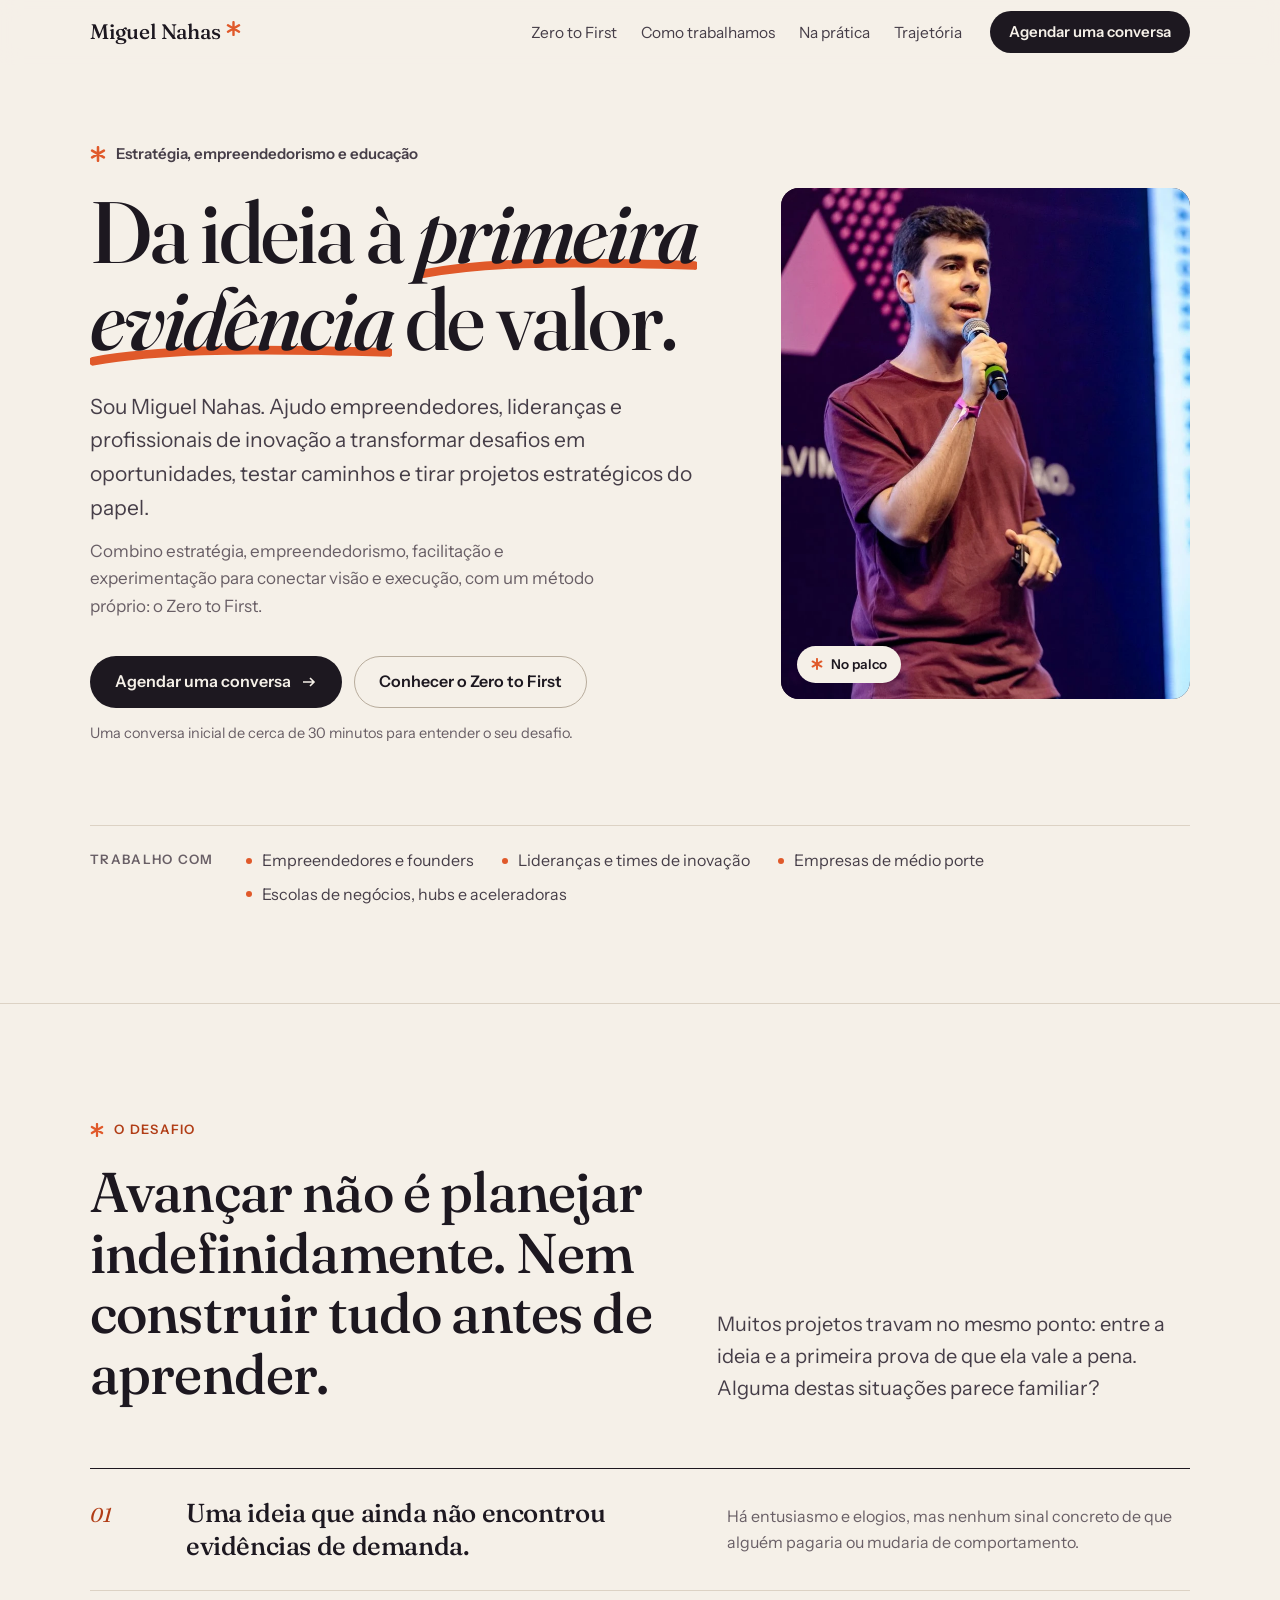
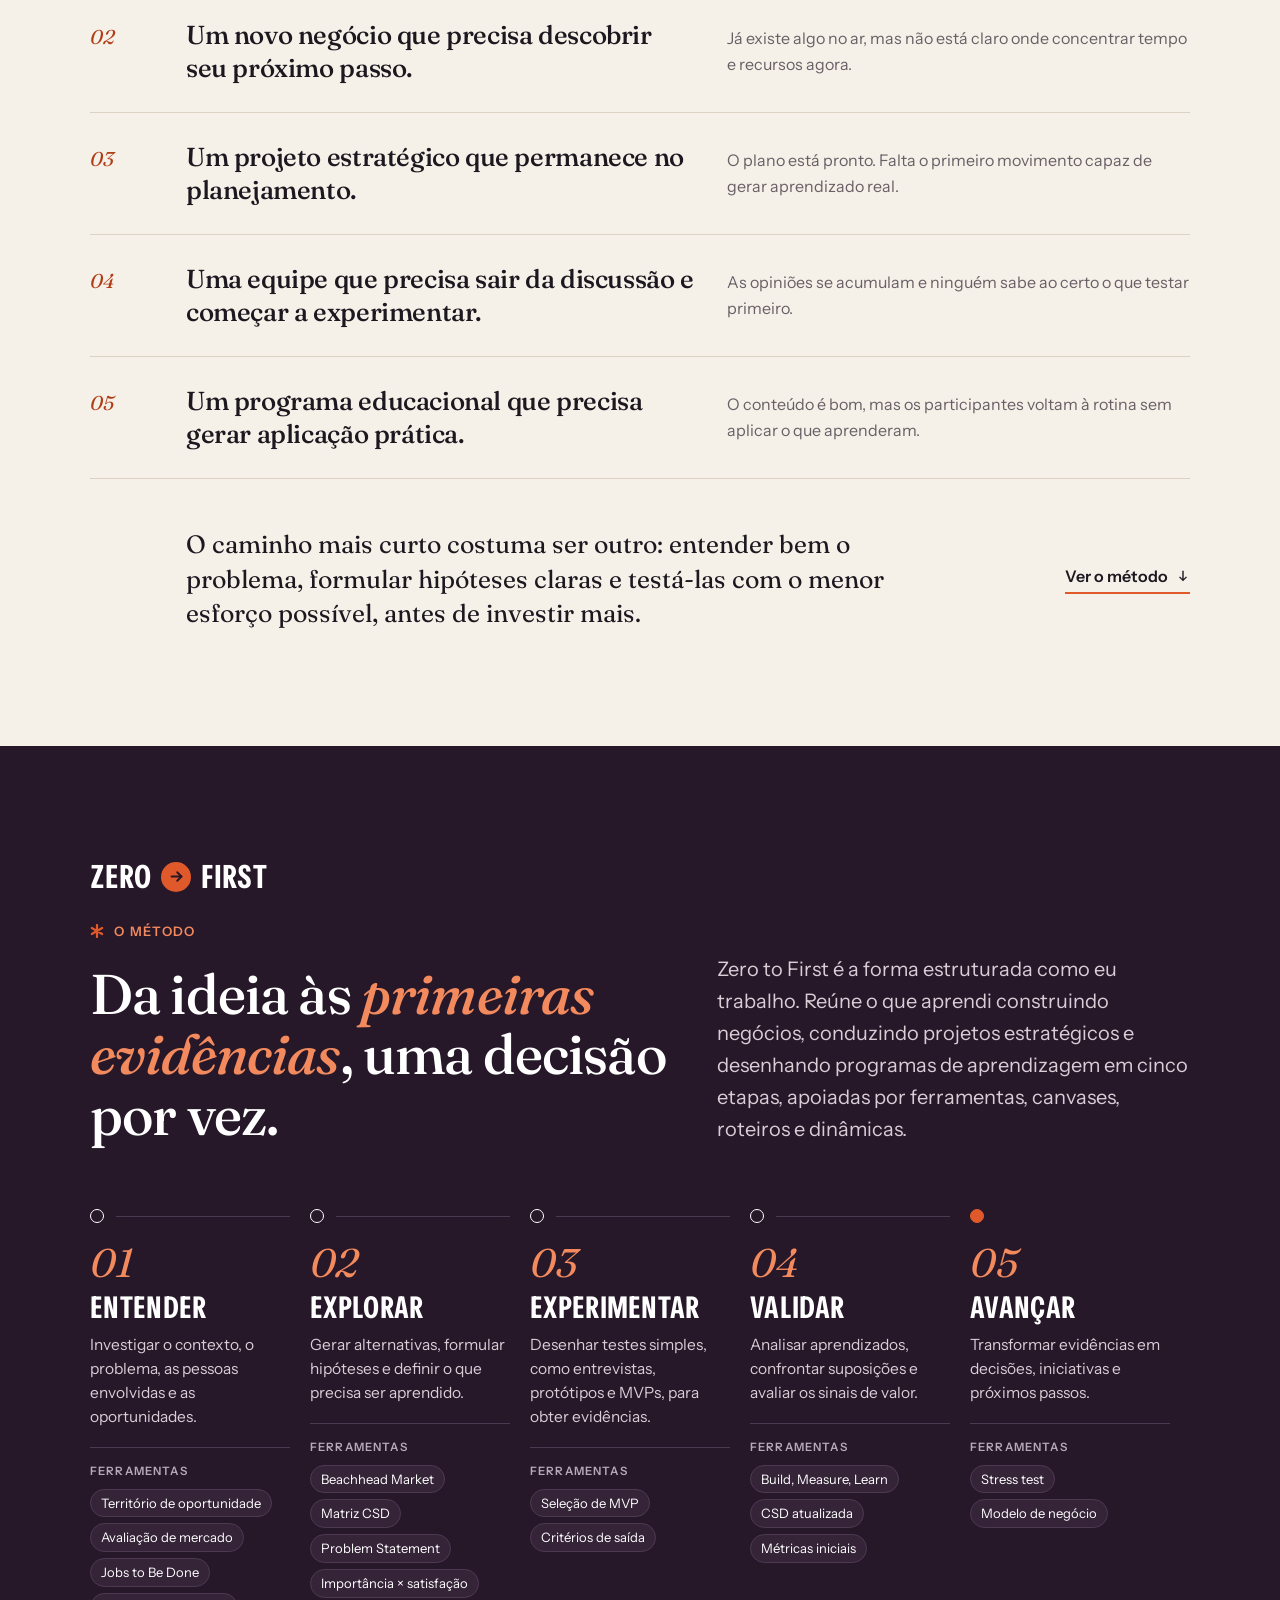
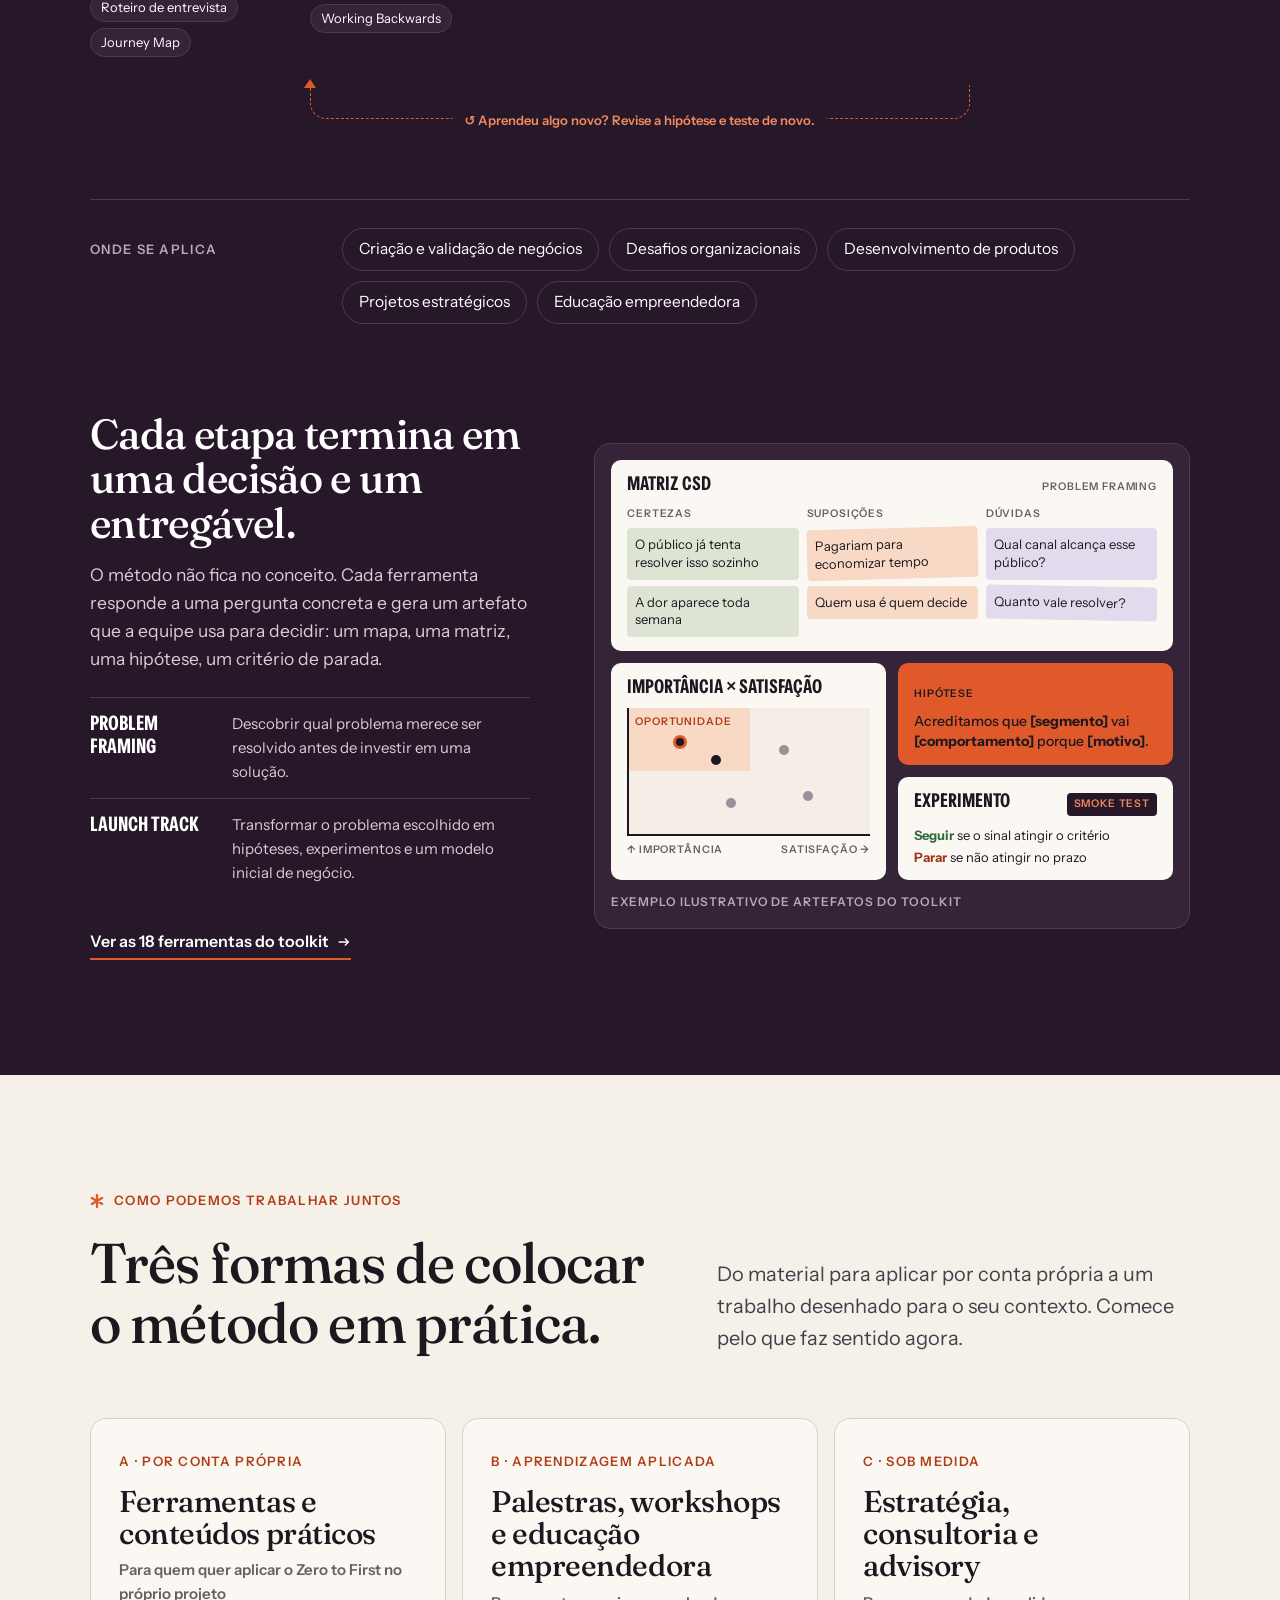
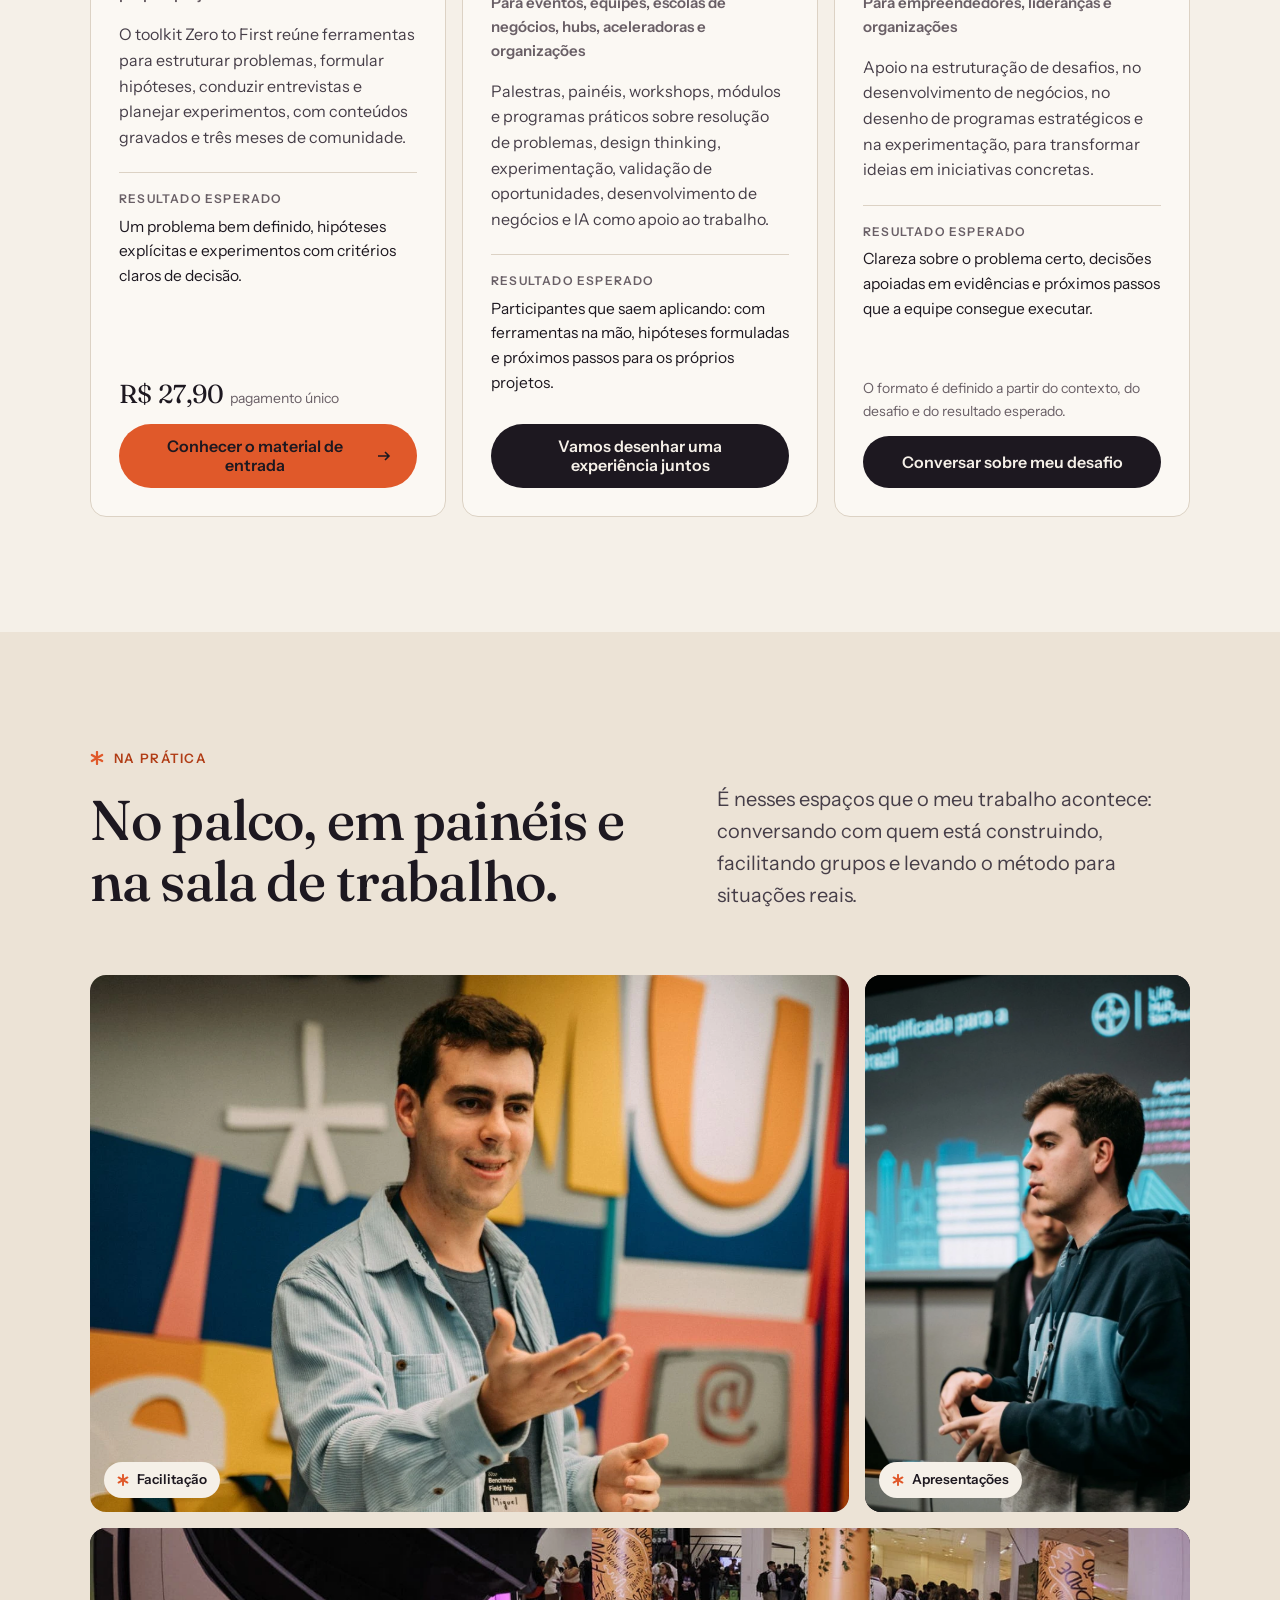
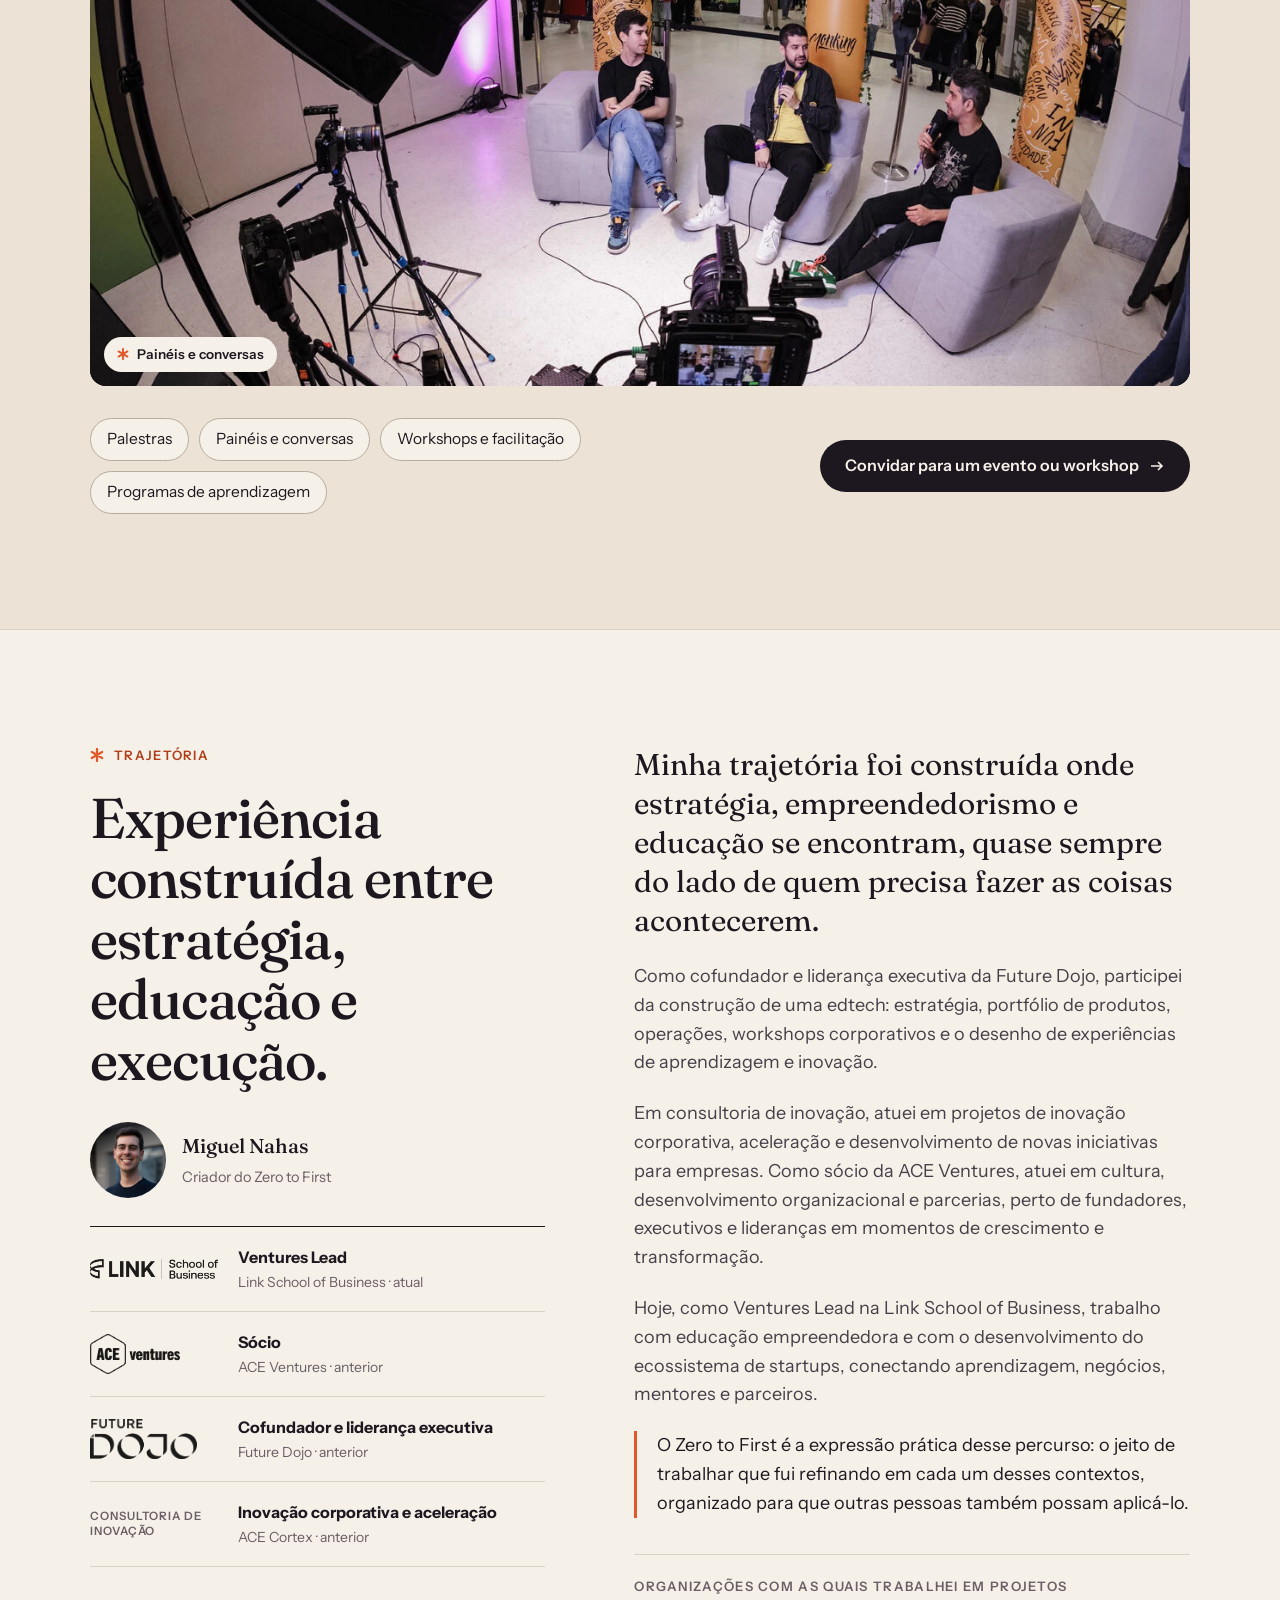
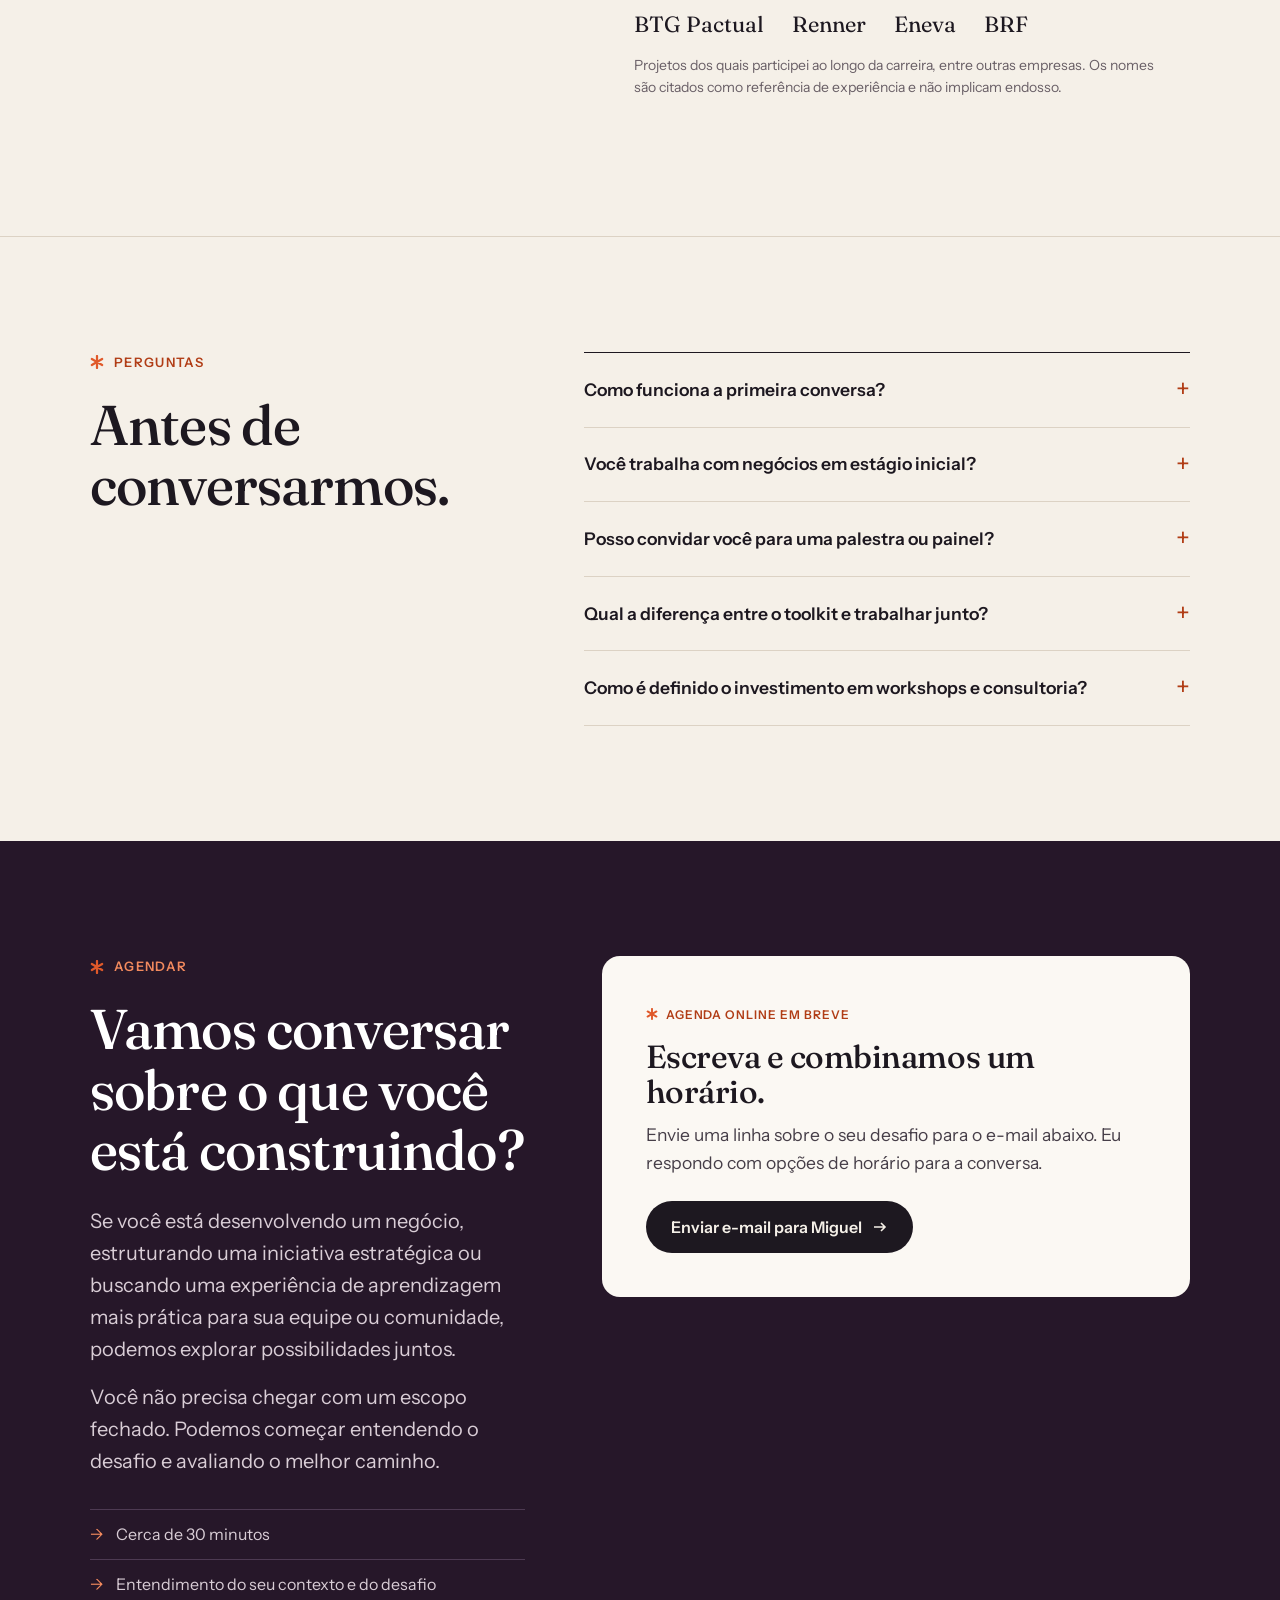
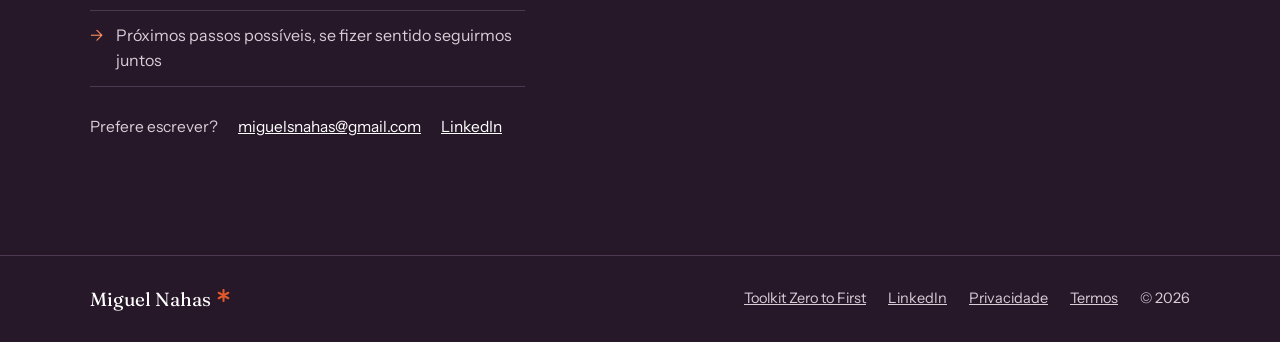
==== commit 95ed8f6b: "Replace navy/yellow with the 'Em campo' identity and add field photos - New palette from the photos:" ====
--- a/index.html
+++ b/index.html
@@ -4,7 +4,7 @@
 <meta charset="utf-8">
 <meta name="viewport" content="width=device-width, initial-scale=1">
 <title>Miguel Nahas | Estratégia, Empreendedorismo e Zero to First</title>
-<meta name="description" content="Miguel Nahas ajuda empreendedores, lideranças e profissionais de inovação a sair da ideia e chegar às primeiras evidências de valor, com o método Zero to First. Workshops, educação empreendedora, consultoria e advisory.">
+<meta name="description" content="Miguel Nahas ajuda empreendedores, lideranças e profissionais de inovação a sair da ideia e chegar às primeiras evidências de valor, com o método Zero to First. Palestras, workshops, educação empreendedora, consultoria e advisory.">
 <meta name="author" content="Miguel Nahas">
 <link rel="canonical" href="https://miguelsnahas-ai.github.io/zero-to-first/">
 
@@ -13,15 +13,15 @@
 <meta property="og:site_name" content="Miguel Nahas">
 <meta property="og:url" content="https://miguelsnahas-ai.github.io/zero-to-first/">
 <meta property="og:title" content="Miguel Nahas | Da ideia à primeira evidência de valor">
-<meta property="og:description" content="Estratégia, empreendedorismo e educação com um método próprio, o Zero to First. Workshops, consultoria e advisory para tirar projetos do papel.">
+<meta property="og:description" content="Estratégia, empreendedorismo e educação com um método próprio, o Zero to First. Palestras, workshops, consultoria e advisory para tirar projetos do papel.">
 <meta property="og:image" content="https://miguelsnahas-ai.github.io/zero-to-first/assets/og-miguel-nahas.jpg">
 <meta property="og:image:width" content="1200">
 <meta property="og:image:height" content="630">
-<meta property="og:image:alt" content="Miguel Nahas — Da ideia à primeira evidência de valor">
+<meta property="og:image:alt" content="Miguel Nahas no palco — Da ideia à primeira evidência de valor">
 <meta name="twitter:card" content="summary_large_image">
 
-<meta name="theme-color" content="#0B1A33">
-<link rel="icon" href="data:image/svg+xml,%3Csvg xmlns='http://www.w3.org/2000/svg' viewBox='0 0 32 32'%3E%3Crect width='32' height='32' rx='6' fill='%230B1A33'/%3E%3Ctext x='16' y='20.5' font-family='Georgia,serif' font-size='14' fill='%23FFFFFF' text-anchor='middle'%3EMN%3C/text%3E%3Crect x='9' y='24' width='14' height='2.5' fill='%23FFC93C'/%3E%3C/svg%3E">
+<meta name="theme-color" content="#261729">
+<link rel="icon" href="data:image/svg+xml,%3Csvg xmlns='http://www.w3.org/2000/svg' viewBox='0 0 32 32'%3E%3Crect width='32' height='32' rx='7' fill='%23261729'/%3E%3Cpath d='M16 6v20M7.3 11l17.4 10M7.3 21l17.4-10' stroke='%23E0592A' stroke-width='3.6' stroke-linecap='round'/%3E%3C/svg%3E">
 
 <!--
   ANALYTICS
@@ -34,35 +34,46 @@
 
 <link rel="preconnect" href="https://fonts.googleapis.com">
 <link rel="preconnect" href="https://fonts.gstatic.com" crossorigin>
-<link href="https://fonts.googleapis.com/css2?family=Barlow+Condensed:wght@600;700&amp;family=IBM+Plex+Mono:wght@500&amp;family=IBM+Plex+Sans:wght@400;500;600&amp;family=IBM+Plex+Serif:ital,wght@0,400;0,500;1,400&amp;display=swap" rel="stylesheet">
+<link href="https://fonts.googleapis.com/css2?family=Fraunces:ital,opsz,wght@0,9..144,400..600;1,9..144,400..500&amp;family=Instrument+Sans:wdth,wght@75..100,400..700&amp;display=swap" rel="stylesheet">
 
 <style>
-  /* ============================ TOKENS ============================ */
+  /* ==================================================================
+     IDENTIDADE "Em campo"
+     Ameixa dos palcos + persimmon da energia de sala + papel quente.
+     Fraunces (títulos, voz humana) + Instrument Sans (texto e rótulos).
+     O asterisco é a marca: toda afirmação pede uma evidência.
+     Guia completo em BRAND.md.
+     ================================================================== */
   :root {
-    --paper: #F6F3ED;
-    --paper-2: #EDE8DE;
-    --white: #FFFFFF;
-    --ink: #0B1A33;          /* azul-marinho: Miguel + Zero to First */
-    --ink-2: #13274A;
-    --ink-soft: #33405A;
-    --muted: #56606E;
-    --line: #DDD6C9;
-    --line-strong: #B9B1A1;
-    --yellow: #FFC93C;       /* acento do Zero to First */
-    --yellow-soft: #FFF1C2;
-    --yellow-ink: #7A5A00;   /* amarelo para texto em fundo claro */
-    --dark-line: #22396A;
-    --dark-soft: #C9D2E3;
-
-    --serif: "IBM Plex Serif", Georgia, "Times New Roman", serif;
-    --sans: "IBM Plex Sans", system-ui, -apple-system, "Segoe UI", Roboto, sans-serif;
-    --mono: "IBM Plex Mono", ui-monospace, Menlo, Consolas, monospace;
-    --cond: "Barlow Condensed", "Arial Narrow", sans-serif;
+    --paper: #F5F0E8;        /* fundo principal */
+    --sand: #ECE3D6;         /* faixas e blocos tintados */
+    --card: #FBF8F3;         /* superfícies elevadas */
+    --ink: #1D1820;          /* texto */
+    --ink-soft: #463E48;     /* texto corrido secundário */
+    --muted: #695F66;        /* legendas e rótulos */
+    --line: #DCD2C4;
+    --line-strong: #B8AC9C;
+
+    --plum: #261729;         /* seções escuras (palco) */
+    --plum-2: #352338;       /* superfícies sobre ameixa */
+    --plum-line: #4D3A52;
+    --on-plum: #D9CDD6;      /* texto secundário sobre ameixa */
+
+    --pers: #E0592A;         /* acento: botões, marcas, sublinhados (texto escuro sobre ele) */
+    --pers-ink: #B13D16;     /* acento como texto sobre fundo claro */
+    --pers-light: #F28A5E;   /* acento como texto sobre ameixa */
+
+    --note-sage: #DDE4D3;    /* notas adesivas dos artefatos */
+    --note-peach: #F8D9C6;
+    --note-lilac: #E4DAEE;
+
+    --serif: "Fraunces", Georgia, "Times New Roman", serif;
+    --sans: "Instrument Sans", system-ui, -apple-system, "Segoe UI", Roboto, sans-serif;
 
     --max: 1180px;
     --gutter: clamp(16px, 4vw, 40px);
     --section: clamp(72px, 9vw, 128px);
-    --radius: 6px;
+    --radius: 10px;
     --header-h: 64px;
   }
 
@@ -71,57 +82,67 @@
   @media (prefers-reduced-motion: reduce) { html { scroll-behavior: auto; } }
   body {
     margin: 0; background: var(--paper); color: var(--ink);
-    font-family: var(--sans); font-size: 17px; line-height: 1.6;
+    font-family: var(--sans); font-size: 17.5px; line-height: 1.6;
     -webkit-font-smoothing: antialiased; overflow-x: hidden;
   }
   img, svg { display: block; max-width: 100%; }
   a { color: inherit; }
-  h1, h2, h3 { font-family: var(--serif); font-weight: 500; line-height: 1.12; margin: 0; letter-spacing: -0.01em; }
+  h1, h2, h3 { font-family: var(--serif); font-weight: 500; line-height: 1.08; margin: 0; letter-spacing: -0.015em; font-optical-sizing: auto; }
   p { margin: 0; }
   ul, ol { margin: 0; padding: 0; list-style: none; }
-  :focus-visible { outline: 2px solid var(--ink); outline-offset: 3px; }
-  .on-dark :focus-visible { outline-color: var(--yellow); }
-
-  .skip-link { position: absolute; left: 12px; top: -60px; z-index: 100; background: var(--ink); color: var(--white); padding: 10px 16px; text-decoration: none; }
+  :focus-visible { outline: 2px solid var(--pers-ink); outline-offset: 3px; }
+  .on-dark :focus-visible { outline-color: var(--pers-light); }
+  [hidden] { display: none !important; }
+  .visually-hidden { position: absolute !important; width: 1px; height: 1px; overflow: hidden; clip: rect(0 0 0 0); white-space: nowrap; }
+
+  .skip-link { position: absolute; left: 12px; top: -60px; z-index: 100; background: var(--ink); color: var(--paper); padding: 10px 16px; text-decoration: none; border-radius: 6px; }
   .skip-link:focus { top: 12px; }
-  .container { width: 100%; max-width: var(--max); margin: 0 auto; padding: 0 var(--gutter); }
+  .container { width: 100%; max-width: var(--max); margin: 0 auto; padding-left: var(--gutter); padding-right: var(--gutter); }
   .section { padding: var(--section) 0; }
-  .on-dark { background: var(--ink); color: var(--white); }
+  .on-dark { background: var(--plum); color: #FFFFFF; }
+
+  /* Asterisco: a marca */
+  .ast { width: 1em; height: 1em; flex: none; color: var(--pers); }
 
   .eyebrow {
-    font-family: var(--mono); font-weight: 500; font-size: 12.5px; letter-spacing: .08em; text-transform: uppercase;
-    color: var(--muted); display: flex; align-items: center; gap: 12px; margin-bottom: 24px;
-  }
-  .eyebrow::before { content: ""; width: 28px; height: 2px; background: var(--yellow); flex: none; }
-  .on-dark .eyebrow { color: var(--yellow); }
-  .h-section { font-size: clamp(32px, 4.4vw, 52px); max-width: 20ch; }
-  .lead { font-size: clamp(18px, 1.6vw, 20px); color: var(--ink-soft); max-width: 60ch; }
-  .on-dark .lead { color: var(--dark-soft); }
+    font-family: var(--sans); font-weight: 600; font-size: 13px; letter-spacing: .1em; text-transform: uppercase;
+    color: var(--pers-ink); display: flex; align-items: center; gap: 10px; margin-bottom: 22px;
+  }
+  .eyebrow .ast { width: 14px; height: 14px; }
+  .on-dark .eyebrow { color: var(--pers-light); }
+  .h-section { font-size: clamp(34px, 4.6vw, 56px); max-width: 19ch; }
+  .lead { font-size: clamp(18px, 1.6vw, 20px); color: var(--ink-soft); max-width: 58ch; }
+  .on-dark .lead { color: var(--on-plum); }
   .section-head { display: grid; grid-template-columns: 1.1fr 0.9fr; gap: 24px 48px; align-items: end; margin-bottom: clamp(40px, 6vw, 64px); }
   @media (max-width: 860px) { .section-head { grid-template-columns: 1fr; } }
+
+  /* Marca-texto: traço de marcador, como num quadro de workshop */
+  .mark {
+    font-style: italic; -webkit-box-decoration-break: clone; box-decoration-break: clone;
+    background: url("data:image/svg+xml,%3Csvg xmlns='http://www.w3.org/2000/svg' viewBox='0 0 200 16' preserveAspectRatio='none'%3E%3Cpath d='M2 11c40-6 90-8 196-5' stroke='%23E0592A' stroke-width='5' fill='none' stroke-linecap='round'/%3E%3C/svg%3E") no-repeat left 92% / 100% .32em;
+    padding-bottom: .06em;
+  }
 
   /* ============================ BOTÕES ============================ */
   .btn {
     display: inline-flex; align-items: center; justify-content: center; gap: 10px;
-    min-height: 50px; padding: 12px 22px; border-radius: var(--radius);
+    min-height: 52px; padding: 12px 24px; border-radius: 999px;
     font: 600 16px/1.2 var(--sans); text-decoration: none; text-align: center;
     border: 1.5px solid transparent; cursor: pointer;
     transition: background .2s, color .2s, border-color .2s;
   }
   .btn svg { width: 16px; height: 16px; flex: none; transition: transform .2s; }
   .btn:hover svg { transform: translateX(3px); }
-  .btn-primary { background: var(--ink); color: var(--white); }
-  .btn-primary:hover { background: var(--ink-2); }
-  .btn-accent { background: var(--yellow); color: var(--ink); }
-  .btn-accent:hover { background: #FFD465; }
+  .btn-primary { background: var(--ink); color: var(--paper); }
+  .btn-primary:hover { background: #3A303D; }
+  .btn-accent { background: var(--pers); color: var(--ink); }
+  .btn-accent:hover { background: #EA6D41; }
   .btn-secondary { background: transparent; color: var(--ink); border-color: var(--line-strong); }
   .btn-secondary:hover { border-color: var(--ink); }
-  .btn-ghost { background: transparent; color: var(--white); border-color: #5A6E93; }
-  .btn-ghost:hover { border-color: var(--white); }
-  .btn-small { min-height: 42px; padding: 8px 16px; font-size: 15px; }
+  .btn-small { min-height: 42px; padding: 8px 18px; font-size: 15px; }
   .text-link {
-    display: inline-flex; align-items: center; gap: 8px; font-weight: 600; font-size: 15.5px;
-    text-decoration: none; border-bottom: 1.5px solid var(--yellow); padding-bottom: 3px;
+    display: inline-flex; align-items: center; gap: 8px; font-weight: 600; font-size: 16px;
+    text-decoration: none; border-bottom: 2px solid var(--pers); padding-bottom: 3px;
   }
   .text-link:hover { border-color: currentColor; }
   .text-link svg { width: 14px; height: 14px; }
@@ -129,24 +150,24 @@
   /* ============================ HEADER ============================ */
   .site-header {
     position: sticky; top: 0; z-index: 50;
-    background: rgba(246,243,237,.94);
+    background: rgba(245,240,232,.94);
     -webkit-backdrop-filter: saturate(140%) blur(10px); backdrop-filter: saturate(140%) blur(10px);
     border-bottom: 1px solid transparent; transition: border-color .25s;
   }
   .site-header.is-scrolled { border-bottom-color: var(--line); }
   .header-inner { display: flex; align-items: center; justify-content: space-between; gap: 24px; height: var(--header-h); }
-  .brand { font-family: var(--serif); font-size: 20px; font-weight: 500; text-decoration: none; display: flex; align-items: center; gap: 10px; white-space: nowrap; }
-  .brand-mark { width: 9px; height: 9px; background: var(--yellow); }
+  .brand { font-family: var(--serif); font-size: 21px; font-weight: 500; text-decoration: none; display: flex; align-items: center; gap: 6px; white-space: nowrap; letter-spacing: -0.01em; }
+  .brand .ast { width: 15px; height: 15px; margin-top: -8px; }
   .nav { display: flex; align-items: center; gap: 28px; }
   .nav-links { display: flex; gap: 24px; }
-  .nav-links a { text-decoration: none; font-size: 15px; color: var(--ink-soft); padding: 6px 0; }
+  .nav-links a { text-decoration: none; font-size: 15.5px; color: var(--ink-soft); padding: 6px 0; }
   .nav-links a:hover { color: var(--ink); }
   .nav-toggle {
     display: none; width: 44px; height: 44px; align-items: center; justify-content: center;
-    background: none; border: 1px solid var(--line-strong); border-radius: var(--radius); color: var(--ink); cursor: pointer;
+    background: none; border: 1px solid var(--line-strong); border-radius: 999px; color: var(--ink); cursor: pointer;
   }
   .nav-toggle svg { width: 20px; height: 20px; }
-  @media (max-width: 900px) {
+  @media (max-width: 920px) {
     .nav-toggle { display: inline-flex; }
     .nav {
       display: none; position: absolute; left: 0; right: 0; top: var(--header-h);
@@ -160,50 +181,48 @@
   }
 
   /* ============================ HERO ============================ */
-  .hero { padding: clamp(40px, 7vw, 96px) 0 clamp(56px, 8vw, 104px); }
-  .hero-grid { display: grid; grid-template-columns: 1.25fr 0.75fr; gap: clamp(32px, 6vw, 80px); align-items: center; }
-  .hero-title { font-size: clamp(42px, 6.6vw, 82px); line-height: 1.03; max-width: 12ch; }
-  .hero-title em { font-style: italic; background: linear-gradient(transparent 70%, var(--yellow) 70%, var(--yellow) 92%, transparent 92%); padding: 0 .04em; }
+  .hero { padding: clamp(32px, 6vw, 80px) 0 clamp(56px, 8vw, 96px); }
+  .hero-grid { display: grid; grid-template-columns: 1.2fr 0.8fr; gap: clamp(32px, 6vw, 80px); align-items: center; }
+  .hero-kicker { font-weight: 600; font-size: 15px; color: var(--ink-soft); display: flex; align-items: center; gap: 10px; margin-bottom: 22px; }
+  .hero-kicker .ast { width: 16px; height: 16px; }
+  .hero-title { font-size: clamp(44px, 6.8vw, 88px); line-height: 1.0; max-width: 12ch; letter-spacing: -0.025em; }
   .hero-sub { margin-top: 28px; font-size: clamp(18px, 1.8vw, 21px); color: var(--ink-soft); max-width: 46ch; }
   .hero-sub + .hero-sub { margin-top: 14px; font-size: 17px; color: var(--muted); }
   .hero-actions { margin-top: 36px; display: flex; flex-wrap: wrap; gap: 12px; }
-  .hero-note { margin-top: 14px; font-size: 14px; color: var(--muted); }
+  .hero-note { margin-top: 14px; font-size: 14.5px; color: var(--muted); }
   .hero-figure { margin: 0; position: relative; }
-  .hero-figure img { width: 100%; height: auto; aspect-ratio: 4 / 5; object-fit: cover; object-position: center 22%; border-radius: var(--radius); border-bottom: 6px solid var(--yellow); background: var(--paper-2); }
+  .hero-figure img { width: 100%; height: auto; aspect-ratio: 4 / 5; object-fit: cover; object-position: center 18%; border-radius: 18px; background: var(--plum); }
   .hero-figure figcaption {
-    position: absolute; left: 0; bottom: 6px; background: var(--ink); color: var(--white);
-    font-family: var(--mono); font-weight: 500; font-size: 11.5px; letter-spacing: .06em; text-transform: uppercase; padding: 9px 12px;
-    border-top-right-radius: var(--radius);
-  }
+    position: absolute; left: 16px; bottom: 16px; display: inline-flex; align-items: center; gap: 8px;
+    background: var(--paper); color: var(--ink); border-radius: 999px; padding: 8px 14px;
+    font-size: 13.5px; font-weight: 600;
+  }
+  .hero-figure figcaption .ast { width: 12px; height: 12px; }
   .audiences { margin-top: clamp(48px, 7vw, 80px); border-top: 1px solid var(--line); padding-top: 22px; display: grid; grid-template-columns: auto 1fr; gap: 12px 32px; align-items: baseline; }
-  .audiences > span { font-family: var(--mono); font-weight: 500; font-size: 12px; letter-spacing: .08em; text-transform: uppercase; color: var(--muted); }
-  .audiences ul { display: flex; flex-wrap: wrap; gap: 8px 28px; font-size: 15.5px; color: var(--ink-soft); }
+  .audiences > span { font-weight: 600; font-size: 13px; letter-spacing: .1em; text-transform: uppercase; color: var(--muted); }
+  .audiences ul { display: flex; flex-wrap: wrap; gap: 8px 28px; font-size: 16px; color: var(--ink-soft); }
   .audiences li { display: inline-flex; align-items: center; gap: 10px; }
-  .audiences li::before { content: ""; width: 5px; height: 5px; background: var(--yellow); flex: none; }
+  .audiences li::before { content: ""; width: 6px; height: 6px; border-radius: 50%; background: var(--pers); flex: none; }
   @media (max-width: 860px) {
     .hero-grid { grid-template-columns: 1fr; }
-    .hero-figure { max-width: 320px; order: -1; }
-    .hero-figure img { aspect-ratio: 1 / 1; }
+    .hero-figure { max-width: 440px; }
+    .hero-figure img { aspect-ratio: 5 / 4; object-position: center 15%; }
     .audiences { grid-template-columns: 1fr; }
   }
-  @media (max-width: 480px) {
-    .hero-actions .btn { width: 100%; }
-    .hero-figure { max-width: 200px; }
-    .hero-figure figcaption { display: none; }
-  }
+  @media (max-width: 480px) { .hero-actions .btn { width: 100%; } }
 
   /* ============================ DESAFIO ============================ */
   .challenge { border-top: 1px solid var(--line); }
-  .challenge-list { border-top: 1px solid var(--ink); counter-reset: ch; }
+  .challenge-list { border-top: 1.5px solid var(--ink); }
   .challenge-item {
     display: grid; grid-template-columns: 64px minmax(0, 1.1fr) minmax(0, 1fr); gap: 8px 32px;
     padding: 28px 0; border-bottom: 1px solid var(--line); align-items: baseline;
   }
-  .challenge-item span { font-family: var(--mono); font-weight: 500; font-size: 13px; color: var(--muted); }
-  .challenge-item h3 { font-size: clamp(21px, 2.2vw, 26px); line-height: 1.28; }
+  .challenge-item span { font-family: var(--serif); font-style: italic; font-size: 20px; color: var(--pers-ink); }
+  .challenge-item h3 { font-size: clamp(21px, 2.2vw, 26px); line-height: 1.25; }
   .challenge-item p { color: var(--muted); font-size: 16px; }
   .challenge-close { margin-top: 48px; display: grid; grid-template-columns: 64px 1fr auto; gap: 16px 32px; align-items: center; }
-  .challenge-close p { grid-column: 2; font-family: var(--serif); font-size: clamp(20px, 2vw, 24px); line-height: 1.4; max-width: 50ch; }
+  .challenge-close p { grid-column: 2; font-family: var(--serif); font-size: clamp(21px, 2.1vw, 25px); line-height: 1.38; max-width: 48ch; }
   @media (max-width: 760px) {
     .challenge-item { grid-template-columns: 40px 1fr; }
     .challenge-item p { grid-column: 2; }
@@ -212,94 +231,93 @@
   }
 
   /* ============================ ZERO TO FIRST ============================ */
-  .ztf-mark { display: inline-flex; align-items: center; gap: 10px; text-decoration: none; margin-bottom: 28px; }
-  .ztf-mark b { font-family: var(--cond); font-weight: 700; font-size: 30px; letter-spacing: .02em; line-height: 1; }
-  .ztf-mark i { width: 30px; height: 30px; border-radius: 50%; background: var(--yellow); color: var(--ink); display: inline-flex; align-items: center; justify-content: center; }
+  .ztf-mark { display: inline-flex; align-items: center; gap: 10px; margin-bottom: 28px; }
+  .ztf-mark b { font-family: var(--sans); font-stretch: 75%; font-weight: 700; font-size: 32px; letter-spacing: .01em; line-height: 1; }
+  .ztf-mark i { width: 30px; height: 30px; border-radius: 50%; background: var(--pers); color: var(--plum); display: inline-flex; align-items: center; justify-content: center; }
   .ztf-mark i svg { width: 17px; height: 17px; }
-  .method .h-section { font-family: var(--cond); font-weight: 700; text-transform: uppercase; letter-spacing: 0; line-height: 1.02; font-size: clamp(36px, 5vw, 60px); max-width: 18ch; }
-  .method .h-section span { color: var(--yellow); }
+  .method .h-section span { font-style: italic; color: var(--pers-light); }
 
   .stages { display: grid; grid-template-columns: repeat(5, minmax(0, 1fr)); gap: 0; position: relative; }
   .stage { padding: 0 20px 0 0; position: relative; }
   .stage-top { display: flex; align-items: center; gap: 12px; margin-bottom: 20px; }
-  .stage-dot { width: 14px; height: 14px; border: 1.5px solid var(--white); background: var(--ink); flex: none; position: relative; z-index: 1; }
-  .stage:last-child .stage-dot { background: var(--yellow); border-color: var(--yellow); }
-  .stage-top::after { content: ""; flex: 1; height: 1px; background: var(--dark-line); }
-  .stage:last-child .stage-top::after { display: none; }
-  .stage-num { font-family: var(--cond); font-weight: 700; font-size: 44px; line-height: 1; color: var(--yellow); }
-  .stage h3 { font-family: var(--cond); font-weight: 700; font-size: 28px; text-transform: uppercase; letter-spacing: .01em; margin: 6px 0 10px; }
-  .stage p { color: var(--dark-soft); font-size: 15.5px; line-height: 1.55; }
-  .tools { margin-top: 18px; padding-top: 14px; border-top: 1px solid var(--dark-line); }
-  .tools > span { display: block; font-family: var(--mono); font-weight: 500; font-size: 11px; letter-spacing: .08em; text-transform: uppercase; color: #8FA0BF; margin-bottom: 8px; }
+  .stage-dot { width: 14px; height: 14px; border-radius: 50%; border: 1.5px solid #FFFFFF; background: var(--plum); flex: none; position: relative; z-index: 1; }
+  .stage-last .stage-dot { background: var(--pers); border-color: var(--pers); }
+  .stage-top::after { content: ""; flex: 1; height: 1px; background: var(--plum-line); }
+  .stage-last .stage-top::after { display: none; }
+  .stage-num { font-family: var(--serif); font-style: italic; font-size: 40px; line-height: 1; color: var(--pers-light); }
+  .stage h3 { font-family: var(--sans); font-stretch: 75%; font-weight: 700; font-size: 30px; text-transform: uppercase; letter-spacing: .01em; margin: 8px 0 10px; line-height: 1; }
+  .stage p { color: var(--on-plum); font-size: 15.5px; line-height: 1.55; }
+  .tools { margin-top: 18px; padding-top: 14px; border-top: 1px solid var(--plum-line); }
+  .tools > span { display: block; font-weight: 600; font-size: 11.5px; letter-spacing: .1em; text-transform: uppercase; color: #B9A9B8; margin-bottom: 8px; }
   .tools ul { display: flex; flex-wrap: wrap; gap: 6px; }
-  .tools li { font-size: 13px; line-height: 1.3; padding: 5px 8px; border: 1px solid var(--dark-line); border-radius: 4px; color: var(--white); background: var(--ink-2); }
-
-  .loop { grid-column: 2 / 5; margin-top: 28px; position: relative; height: 34px; border: 1.5px dashed var(--yellow); border-top: 0; border-radius: 0 0 14px 14px; }
-  .loop::before { /* seta subindo para "Explorar" */
+  .tools li { font-size: 13px; line-height: 1.3; padding: 5px 10px; border: 1px solid var(--plum-line); border-radius: 999px; color: #FFFFFF; background: var(--plum-2); }
+
+  .loop { grid-column: 2 / 5; margin-top: 28px; position: relative; height: 34px; border: 1.5px dashed var(--pers); border-top: 0; border-radius: 0 0 16px 16px; }
+  .loop::before {
     content: ""; position: absolute; left: -7px; top: -6px; width: 0; height: 0;
-    border-left: 6px solid transparent; border-right: 6px solid transparent; border-bottom: 9px solid var(--yellow);
+    border-left: 6px solid transparent; border-right: 6px solid transparent; border-bottom: 9px solid var(--pers);
   }
   .loop p {
     position: absolute; left: 50%; bottom: -13px; transform: translateX(-50%); white-space: nowrap;
-    background: var(--ink); padding: 0 12px; font-family: var(--mono); font-weight: 500; font-size: 12px; letter-spacing: .04em; color: var(--yellow);
+    background: var(--plum); padding: 0 12px; font-weight: 600; font-size: 13px; color: var(--pers-light);
   }
   .loop-note { display: none; }
 
   @media (max-width: 1020px) {
     .stages { grid-template-columns: 1fr; gap: 0; }
-    .stage { padding: 0 0 32px 32px; border-left: 1px solid var(--dark-line); margin-left: 7px; }
-    .stage:last-child { padding-bottom: 0; border-left-color: transparent; }
+    .stage { padding: 0 0 32px 32px; border-left: 1px solid var(--plum-line); margin-left: 7px; }
+    .stage-last { padding-bottom: 0; border-left-color: transparent; }
     .stage-top { margin-bottom: 8px; }
     .stage-dot { position: absolute; left: -8px; top: 12px; }
     .stage-top::after { display: none; }
     .loop { display: none; }
     .loop-note {
       display: flex; gap: 10px; align-items: flex-start; margin: 4px 0 32px 32px; padding: 14px 16px;
-      border: 1.5px dashed var(--yellow); border-radius: var(--radius); color: var(--yellow); font-size: 14.5px; line-height: 1.45;
+      border: 1.5px dashed var(--pers); border-radius: var(--radius); color: var(--pers-light); font-size: 14.5px; line-height: 1.45;
     }
     .loop-note svg { width: 18px; height: 18px; flex: none; margin-top: 1px; }
     .stage-validar { padding-bottom: 12px; }
   }
 
-  .applies { margin-top: clamp(56px, 7vw, 80px); padding-top: 28px; border-top: 1px solid var(--dark-line); display: grid; grid-template-columns: 220px 1fr; gap: 16px 32px; align-items: baseline; }
-  .applies > span { font-family: var(--mono); font-weight: 500; font-size: 12px; letter-spacing: .08em; text-transform: uppercase; color: #8FA0BF; }
+  .applies { margin-top: clamp(56px, 7vw, 80px); padding-top: 28px; border-top: 1px solid var(--plum-line); display: grid; grid-template-columns: 220px 1fr; gap: 16px 32px; align-items: baseline; }
+  .applies > span { font-weight: 600; font-size: 13px; letter-spacing: .1em; text-transform: uppercase; color: #B9A9B8; }
   .applies ul { display: flex; flex-wrap: wrap; gap: 10px; }
-  .applies li { font-size: 15.5px; padding: 8px 14px; border: 1px solid #3A5283; border-radius: 999px; }
+  .applies li { font-size: 15.5px; padding: 8px 16px; border: 1px solid var(--plum-line); border-radius: 999px; }
   @media (max-width: 760px) { .applies { grid-template-columns: 1fr; } }
 
-  /* Na prática: artefatos reais do toolkit */
   .practice { margin-top: clamp(56px, 7vw, 88px); display: grid; grid-template-columns: 0.85fr 1.15fr; gap: clamp(32px, 5vw, 64px); align-items: center; }
-  .practice h3 { font-family: var(--cond); font-weight: 700; text-transform: uppercase; font-size: clamp(30px, 3.4vw, 40px); line-height: 1.02; margin-bottom: 16px; }
-  .practice > div > p { color: var(--dark-soft); margin-bottom: 14px; max-width: 46ch; }
-  .modules { display: grid; gap: 10px; margin: 24px 0 28px; }
-  .modules li { display: grid; grid-template-columns: 120px 1fr; gap: 12px; padding: 12px 0; border-top: 1px solid var(--dark-line); font-size: 15px; color: var(--dark-soft); }
-  .modules li strong { font-family: var(--cond); font-weight: 700; font-size: 19px; text-transform: uppercase; color: var(--white); line-height: 1.2; }
-  .practice .text-link { color: var(--white); }
-
-  .board { margin: 0; background: var(--ink-2); border: 1px solid var(--dark-line); border-radius: 12px; padding: 16px; display: grid; grid-template-columns: repeat(2, minmax(0, 1fr)); gap: 12px; }
-  .board figcaption { grid-column: 1 / -1; font-family: var(--mono); font-weight: 500; font-size: 11px; letter-spacing: .06em; text-transform: uppercase; color: #8FA0BF; }
-  .card { background: var(--white); color: #14181F; border-radius: 8px; padding: 14px 16px; min-width: 0; }
+  .practice h3 { font-size: clamp(30px, 3.4vw, 42px); line-height: 1.06; margin-bottom: 16px; }
+  .practice > div > p { color: var(--on-plum); margin-bottom: 14px; max-width: 46ch; }
+  .modules { display: grid; gap: 0; margin: 24px 0 28px; }
+  .modules li { display: grid; grid-template-columns: 130px 1fr; gap: 12px; padding: 14px 0; border-top: 1px solid var(--plum-line); font-size: 15px; color: var(--on-plum); }
+  .modules li strong { font-stretch: 75%; font-weight: 700; font-size: 20px; text-transform: uppercase; color: #FFFFFF; line-height: 1.15; }
+  .practice .text-link { color: #FFFFFF; }
+
+  .board { margin: 0; background: var(--plum-2); border: 1px solid var(--plum-line); border-radius: 16px; padding: 16px; display: grid; grid-template-columns: repeat(2, minmax(0, 1fr)); gap: 12px; }
+  .board figcaption { grid-column: 1 / -1; font-weight: 600; font-size: 12px; letter-spacing: .08em; text-transform: uppercase; color: #B9A9B8; }
+  .card { background: var(--card); color: var(--ink); border-radius: 10px; padding: 14px 16px; min-width: 0; }
   .card-title { display: flex; justify-content: space-between; gap: 8px; align-items: baseline; margin-bottom: 10px; }
-  .card-title b { font-family: var(--cond); font-weight: 700; font-size: 19px; text-transform: uppercase; line-height: 1.1; }
-  .card-title small, .tag { font-family: var(--mono); font-weight: 500; font-size: 10.5px; letter-spacing: .04em; color: #4A4F5A; }
+  .card-title b { font-stretch: 75%; font-weight: 700; font-size: 19px; text-transform: uppercase; line-height: 1.1; }
+  .tag { font-weight: 600; font-size: 10.5px; letter-spacing: .08em; text-transform: uppercase; color: var(--muted); }
   .card-csd { grid-column: 1 / -1; }
   .csd { display: grid; grid-template-columns: repeat(3, minmax(0, 1fr)); gap: 8px; }
   .csd div { display: flex; flex-direction: column; gap: 6px; }
-  .csd span:not(.tag) { padding: 8px; border-radius: 3px; font-size: 13px; line-height: 1.35; }
-  .c { background: #E8F0E4; } .s { background: #FFE9A8; } .d { background: #DCE6F5; }
-  .plot { position: relative; height: 128px; border-left: 2px solid #14181F; border-bottom: 2px solid #14181F; background: #FAF8F4; }
-  .plot::before { content: ""; position: absolute; left: 0; top: 0; width: 50%; height: 50%; background: var(--yellow-soft); }
-  .plot .tag { position: absolute; left: 6px; top: 6px; color: #5A4300; }
-  .plot i { position: absolute; width: 10px; height: 10px; border-radius: 50%; background: #8A93A6; }
-  .plot i.hot { width: 14px; height: 14px; background: var(--ink); border: 3px solid var(--yellow); }
+  .csd span:not(.tag) { padding: 8px; border-radius: 4px; font-size: 13px; line-height: 1.35; }
+  .c { background: var(--note-sage); } .s { background: var(--note-peach); } .d { background: var(--note-lilac); }
+  .s.tilt { transform: rotate(-1.5deg); } .d.tilt { transform: rotate(1deg); }
+  .plot { position: relative; height: 128px; border-left: 2px solid var(--ink); border-bottom: 2px solid var(--ink); background: #F4EEE6; }
+  .plot::before { content: ""; position: absolute; left: 0; top: 0; width: 50%; height: 50%; background: var(--note-peach); }
+  .plot .tag { position: absolute; left: 6px; top: 6px; color: var(--pers-ink); }
+  .plot i { position: absolute; width: 10px; height: 10px; border-radius: 50%; background: #9C9099; }
+  .plot i.hot { width: 14px; height: 14px; background: var(--ink); border: 3px solid var(--pers); }
   .plot i.mid { background: var(--ink); }
   .axes { display: flex; justify-content: space-between; margin-top: 6px; }
   .stack { display: grid; gap: 12px; min-width: 0; }
-  .card-hyp { background: var(--yellow); color: var(--ink); }
+  .card-hyp { background: var(--pers); color: var(--ink); }
   .card-hyp p { margin-top: 6px; font-size: 14px; line-height: 1.45; font-weight: 500; }
   .card-hyp .tag { color: var(--ink); }
   .exp { display: grid; gap: 4px; font-size: 13px; line-height: 1.4; }
-  .chip-dark { background: var(--ink); color: var(--yellow); padding: 2px 6px; border-radius: 3px; }
+  .chip-dark { background: var(--plum); color: var(--pers-light); padding: 3px 7px; border-radius: 4px; }
   @media (max-width: 900px) { .practice { grid-template-columns: 1fr; } }
   @media (max-width: 520px) {
     .board { grid-template-columns: 1fr; padding: 12px; }
@@ -310,54 +328,84 @@
   }
 
   /* ============================ FRENTES ============================ */
-  .offers { display: grid; grid-template-columns: repeat(3, minmax(0, 1fr)); border-top: 1px solid var(--ink); }
-  .offer { display: flex; flex-direction: column; padding: 36px 32px 8px 0; }
-  .offer + .offer { padding-left: 32px; border-left: 1px solid var(--line); }
-  .offer-letter { font-family: var(--mono); font-weight: 500; font-size: 12.5px; letter-spacing: .08em; text-transform: uppercase; color: var(--muted); }
-  .offer h3 { font-size: clamp(25px, 2.4vw, 30px); margin: 14px 0 6px; }
-  .offer-for { font-size: 14.5px; color: var(--yellow-ink); font-weight: 600; margin-bottom: 16px; }
+  .offers { display: grid; grid-template-columns: repeat(3, minmax(0, 1fr)); gap: 16px; }
+  .offer { display: flex; flex-direction: column; padding: 32px 28px 28px; background: var(--card); border: 1px solid var(--line); border-radius: 16px; }
+  .offer-letter { font-weight: 600; font-size: 13px; letter-spacing: .1em; text-transform: uppercase; color: var(--pers-ink); }
+  .offer h3 { font-size: clamp(25px, 2.4vw, 30px); margin: 14px 0 8px; }
+  .offer-for { font-size: 15px; color: var(--muted); font-weight: 600; margin-bottom: 16px; }
   .offer-desc { color: var(--ink-soft); font-size: 16px; }
   .offer-result { margin-top: 22px; padding: 16px 0 0; border-top: 1px solid var(--line); }
-  .offer-result span { display: block; font-family: var(--mono); font-weight: 500; font-size: 11.5px; letter-spacing: .08em; text-transform: uppercase; color: var(--muted); margin-bottom: 6px; }
+  .offer-result span { display: block; font-weight: 600; font-size: 12px; letter-spacing: .1em; text-transform: uppercase; color: var(--muted); margin-bottom: 6px; }
   .offer-result p { font-size: 15.5px; }
   .offer-foot { margin-top: auto; padding-top: 28px; display: flex; flex-direction: column; gap: 14px; align-items: flex-start; }
-  .price { font-family: var(--serif); font-size: 24px; line-height: 1.2; }
+  .price { font-family: var(--serif); font-size: 26px; line-height: 1.2; }
   .price small { font-family: var(--sans); font-size: 14px; color: var(--muted); margin-left: 6px; }
   .offer-note { font-size: 14px; color: var(--muted); }
   .offer-foot .btn { width: 100%; }
   @media (max-width: 960px) {
     .offers { grid-template-columns: 1fr; }
-    .offer, .offer + .offer { padding: 32px 0; border-left: 0; border-bottom: 1px solid var(--line); }
     .offer-foot .btn { width: auto; }
   }
-  @media (max-width: 480px) { .offer-foot .btn { width: 100%; } }
+  @media (max-width: 480px) { .offer-foot .btn { width: 100%; } .offer { padding: 26px 20px 22px; } }
+
+  /* ============================ NA PRÁTICA (fotos) ============================ */
+  .field { background: var(--sand); }
+  .gallery { display: grid; grid-template-columns: 1.4fr 0.6fr; gap: 16px; }
+  .shot { margin: 0; position: relative; overflow: hidden; border-radius: 16px; background: var(--plum); }
+  .shot img { width: 100%; height: 100%; object-fit: cover; }
+  .shot figcaption {
+    position: absolute; left: 14px; bottom: 14px; display: inline-flex; align-items: center; gap: 8px;
+    background: var(--paper); color: var(--ink); border-radius: 999px; padding: 7px 13px; font-size: 13.5px; font-weight: 600;
+  }
+  .shot figcaption .ast { width: 12px; height: 12px; }
+  .shot-workshop { aspect-ratio: 1280 / 905; }
+  .shot-apresentacao img { object-position: center 30%; }
+  .shot-painel { grid-column: 1 / -1; aspect-ratio: 12 / 5; }
+  .shot-painel img { object-position: center 48%; }
+  .field-formats { margin-top: 32px; display: grid; grid-template-columns: 1fr auto; gap: 20px 40px; align-items: center; }
+  .field-formats ul { display: flex; flex-wrap: wrap; gap: 10px; }
+  .field-formats li { font-size: 15.5px; padding: 8px 16px; border: 1px solid var(--line-strong); border-radius: 999px; background: var(--paper); }
+  @media (max-width: 860px) {
+    .gallery { grid-template-columns: 1fr 1fr; }
+    .shot-workshop { grid-column: 1 / -1; }
+    .shot-apresentacao, .shot-painel { grid-column: auto; aspect-ratio: 3 / 4; }
+    .field-formats { grid-template-columns: 1fr; }
+  }
+  @media (max-width: 480px) {
+    .shot figcaption { left: 10px; bottom: 10px; font-size: 12.5px; padding: 6px 10px; }
+    .field-formats .btn { width: 100%; }
+  }
 
   /* ============================ TRAJETÓRIA ============================ */
-  .about { background: var(--white); border-top: 1px solid var(--line); border-bottom: 1px solid var(--line); }
+  .about { border-top: 1px solid var(--line); }
   .about-grid { display: grid; grid-template-columns: 0.9fr 1.1fr; gap: clamp(40px, 7vw, 96px); align-items: start; }
-  .about-aside { position: sticky; top: calc(var(--header-h) + 32px); }
-  .about-aside .h-section { margin-bottom: 36px; }
-  .timeline { border-top: 1px solid var(--ink); }
+  .about-aside { position: sticky; top: calc(var(--header-h) + 32px); background: var(--paper); }
+  .about-aside .h-section { margin-bottom: 32px; }
+  .portrait { display: flex; align-items: center; gap: 16px; margin-bottom: 28px; }
+  .portrait img { width: 76px; height: 76px; border-radius: 50%; object-fit: cover; object-position: center 25%; }
+  .portrait strong { display: block; font-family: var(--serif); font-size: 20px; font-weight: 500; }
+  .portrait span { font-size: 14.5px; color: var(--muted); }
+  .timeline { border-top: 1.5px solid var(--ink); }
   .timeline li { display: grid; grid-template-columns: 128px 1fr; gap: 20px; align-items: center; padding: 18px 0; border-bottom: 1px solid var(--line); }
   .timeline .logo { height: 40px; display: flex; align-items: center; }
-  .timeline .logo img { width: auto; height: auto; max-width: 128px; max-height: 40px; }
-  .timeline .logo-text { font-family: var(--mono); font-weight: 500; font-size: 11px; letter-spacing: .06em; text-transform: uppercase; color: var(--muted); line-height: 1.3; }
-  .timeline strong { display: block; font-size: 15.5px; }
-  .timeline small { display: block; font-size: 13.5px; color: var(--muted); }
+  .timeline .logo img { width: auto; height: auto; max-width: 128px; max-height: 40px; filter: grayscale(1) contrast(1.1); mix-blend-mode: multiply; }
+  .timeline .logo-text { font-weight: 600; font-size: 11.5px; letter-spacing: .08em; text-transform: uppercase; color: var(--muted); line-height: 1.3; }
+  .timeline strong { display: block; font-size: 16px; }
+  .timeline small { display: block; font-size: 14px; color: var(--muted); }
   .about-body p { font-size: 18px; color: var(--ink-soft); margin-bottom: 22px; max-width: 62ch; }
-  .about-body p.about-lead { font-family: var(--serif); font-size: clamp(23px, 2.4vw, 28px); line-height: 1.35; color: var(--ink); }
-  .about-body p.about-close { border-left: 3px solid var(--yellow); padding-left: 20px; color: var(--ink); }
+  .about-body p.about-lead { font-family: var(--serif); font-size: clamp(24px, 2.5vw, 30px); line-height: 1.3; color: var(--ink); }
+  .about-body p.about-close { border-left: 3px solid var(--pers); padding-left: 20px; color: var(--ink); }
   .orgs { margin-top: 36px; padding-top: 24px; border-top: 1px solid var(--line); }
-  .orgs h3, .highlights h3 { font-family: var(--mono); font-weight: 500; font-size: 12px; letter-spacing: .08em; text-transform: uppercase; color: var(--muted); margin-bottom: 14px; }
-  .orgs ul { display: flex; flex-wrap: wrap; gap: 10px 28px; font-family: var(--serif); font-size: 21px; }
-  .orgs p { margin-top: 12px; font-size: 13.5px; color: var(--muted); max-width: 60ch; }
+  .orgs h3, .highlights h3 { font-family: var(--sans); font-weight: 600; font-size: 13px; letter-spacing: .1em; text-transform: uppercase; color: var(--muted); margin-bottom: 14px; }
+  .orgs ul { display: flex; flex-wrap: wrap; gap: 10px 28px; font-family: var(--serif); font-size: 22px; }
+  .orgs p { margin-top: 12px; font-size: 14px; color: var(--muted); max-width: 60ch; }
   .highlights { margin-top: 36px; padding-top: 24px; border-top: 1px solid var(--line); }
   .highlights ul { display: grid; grid-template-columns: repeat(auto-fit, minmax(150px, 1fr)); gap: 20px; }
-  .highlights strong { display: block; font-family: var(--serif); font-size: 36px; line-height: 1.1; }
+  .highlights strong { display: block; font-family: var(--serif); font-size: 38px; line-height: 1.1; }
   .highlights span { font-size: 14.5px; color: var(--muted); }
   .quotes { margin-top: 36px; display: grid; gap: 20px; }
   .quotes blockquote { margin: 0; padding: 20px 0 0; border-top: 1px solid var(--line); }
-  .quotes blockquote p { font-family: var(--serif); font-size: 19px; line-height: 1.45; color: var(--ink); margin-bottom: 10px; }
+  .quotes blockquote p { font-family: var(--serif); font-size: 20px; line-height: 1.45; color: var(--ink); margin-bottom: 10px; }
   .quotes cite { font-style: normal; font-size: 14px; color: var(--muted); }
   @media (max-width: 860px) {
     .about-grid { grid-template-columns: 1fr; }
@@ -365,50 +413,52 @@
   }
 
   /* ============================ FAQ ============================ */
+  .faq { border-top: 1px solid var(--line); }
   .faq-grid { display: grid; grid-template-columns: 0.8fr 1.2fr; gap: clamp(32px, 7vw, 96px); }
-  .faq-list { border-top: 1px solid var(--ink); }
+  .faq-list { border-top: 1.5px solid var(--ink); }
   .faq-list details { border-bottom: 1px solid var(--line); }
   .faq-list summary {
     list-style: none; cursor: pointer; display: flex; justify-content: space-between; align-items: center; gap: 16px;
     min-height: 64px; padding: 16px 0; font-weight: 600; font-size: 17.5px;
   }
   .faq-list summary::-webkit-details-marker { display: none; }
-  .faq-list summary::after { content: "+"; font-size: 24px; font-weight: 400; color: var(--yellow-ink); transition: transform .15s; }
+  .faq-list summary::after { content: "+"; font-size: 26px; font-weight: 400; color: var(--pers-ink); transition: transform .15s; }
   .faq-list details[open] summary::after { transform: rotate(45deg); }
   .faq-list details p { padding: 0 0 22px; color: var(--ink-soft); max-width: 62ch; }
   @media (max-width: 860px) { .faq-grid { grid-template-columns: 1fr; } }
 
   /* ============================ AGENDAR ============================ */
   .schedule-grid { display: grid; grid-template-columns: 0.85fr 1.15fr; gap: clamp(40px, 6vw, 80px); align-items: start; }
-  .schedule .h-section { max-width: 16ch; margin-bottom: 24px; }
+  .schedule .h-section { max-width: 15ch; margin-bottom: 24px; }
   .schedule .lead + .lead { margin-top: 16px; }
-  .expect { margin-top: 32px; border-top: 1px solid var(--dark-line); }
-  .expect li { display: flex; gap: 12px; padding: 12px 0; border-bottom: 1px solid var(--dark-line); font-size: 15.5px; color: var(--dark-soft); }
-  .expect li::before { content: "→"; color: var(--yellow); }
-  .alt-contact { margin-top: 28px; font-size: 15px; color: var(--dark-soft); display: flex; flex-wrap: wrap; gap: 8px 20px; }
-  .alt-contact a { color: var(--white); }
-  .booking { background: var(--white); color: var(--ink); border-radius: 10px; overflow: hidden; border-top: 6px solid var(--yellow); }
+  .expect { margin-top: 32px; border-top: 1px solid var(--plum-line); }
+  .expect li { display: flex; gap: 12px; padding: 12px 0; border-bottom: 1px solid var(--plum-line); font-size: 16px; color: var(--on-plum); }
+  .expect li::before { content: "→"; color: var(--pers-light); }
+  .alt-contact { margin-top: 28px; font-size: 15.5px; color: var(--on-plum); display: flex; flex-wrap: wrap; gap: 8px 20px; }
+  .alt-contact a { color: #FFFFFF; }
+  .booking { background: var(--card); color: var(--ink); border-radius: 18px; overflow: hidden; }
   .calendly-inline-widget { min-width: 280px; height: 700px; }
   .booking-pending { padding: clamp(28px, 4vw, 44px); }
-  .booking-pending .tag { color: var(--muted); font-size: 12px; letter-spacing: .08em; text-transform: uppercase; }
-  .booking-pending h3 { font-size: clamp(24px, 2.6vw, 30px); margin: 12px 0 12px; }
+  .booking-pending .tag { display: inline-flex; align-items: center; gap: 8px; font-size: 12px; color: var(--pers-ink); }
+  .booking-pending .tag .ast { width: 12px; height: 12px; }
+  .booking-pending h3 { font-size: clamp(26px, 2.8vw, 32px); margin: 12px 0; }
   .booking-pending p { color: var(--ink-soft); margin-bottom: 24px; max-width: 48ch; }
   .booking-open { display: block; padding: 14px 20px; border-top: 1px solid var(--line); font-size: 14.5px; color: var(--muted); }
   @media (max-width: 900px) { .schedule-grid { grid-template-columns: 1fr; } }
 
   /* ============================ FOOTER ============================ */
-  .site-footer { border-top: 1px solid var(--dark-line); }
-  .footer-inner { display: flex; flex-wrap: wrap; justify-content: space-between; align-items: center; gap: 16px 32px; padding-top: 28px; padding-bottom: 28px; font-size: 14.5px; color: var(--dark-soft); }
+  .site-footer { border-top: 1px solid var(--plum-line); }
+  .footer-inner { display: flex; flex-wrap: wrap; justify-content: space-between; align-items: center; gap: 16px 32px; padding-top: 28px; padding-bottom: 28px; font-size: 14.5px; color: var(--on-plum); }
+  .footer-brand { display: inline-flex; align-items: center; gap: 6px; font-family: var(--serif); font-size: 19px; color: #FFFFFF; }
+  .footer-brand .ast { width: 13px; height: 13px; margin-top: -7px; }
   .footer-links { display: flex; flex-wrap: wrap; gap: 8px 22px; }
-  .footer-links a { color: var(--dark-soft); }
-  .footer-links a:hover { color: var(--white); }
+  .footer-links a { color: var(--on-plum); }
+  .footer-links a:hover { color: #FFFFFF; }
 
   /* ============================ MOVIMENTO ============================ */
   .js .reveal { opacity: 0; transform: translateY(14px); transition: opacity .6s ease, transform .6s ease; }
   .js .reveal.is-in { opacity: 1; transform: none; }
   @media (prefers-reduced-motion: reduce) { .js .reveal { opacity: 1; transform: none; transition: none; } }
-  [hidden] { display: none !important; }
-  .visually-hidden { position: absolute !important; width: 1px; height: 1px; overflow: hidden; clip: rect(0 0 0 0); white-space: nowrap; }
 </style>
 
 <script type="application/ld+json">
@@ -421,17 +471,22 @@
   "description": "Estratégia, empreendedorismo e educação empreendedora. Criador do método Zero to First.",
   "jobTitle": "Ventures Lead",
   "worksFor": { "@type": "Organization", "name": "Link School of Business" },
+  "sameAs": ["https://www.linkedin.com/in/miguelnahas/"],
   "knowsAbout": ["Estratégia", "Empreendedorismo", "Educação empreendedora", "Validação de negócios", "Experimentação", "Facilitação de workshops"]
 }
 </script>
 </head>
 <body>
+<!-- Asterisco reutilizável (a marca) -->
+<svg width="0" height="0" style="position:absolute" aria-hidden="true">
+  <symbol id="ast" viewBox="0 0 20 20"><path d="M10 1.5v17M2.64 5.75l14.72 8.5M2.64 14.25l14.72-8.5" stroke="currentColor" stroke-width="3.2" stroke-linecap="round" fill="none"/></symbol>
+</svg>
 <a class="skip-link" href="#conteudo">Pular para o conteúdo</a>
 
 <!-- ============================ HEADER ============================ -->
 <header class="site-header" id="topo">
   <div class="container header-inner">
-    <a class="brand" href="#topo" aria-label="Miguel Nahas, início"><span class="brand-mark" aria-hidden="true"></span>Miguel Nahas</a>
+    <a class="brand" href="#topo" aria-label="Miguel Nahas, início">Miguel Nahas<svg class="ast" aria-hidden="true"><use href="#ast"/></svg></a>
     <button class="nav-toggle" type="button" aria-expanded="false" aria-controls="nav-principal" aria-label="Abrir menu">
       <svg viewBox="0 0 24 24" fill="none" stroke="currentColor" stroke-width="1.6" aria-hidden="true"><path d="M3 7h18M3 12h18M3 17h18"/></svg>
     </button>
@@ -439,8 +494,8 @@
       <ul class="nav-links">
         <li><a href="#zero-to-first">Zero to First</a></li>
         <li><a href="#trabalhar-juntos">Como trabalhamos</a></li>
+        <li><a href="#na-pratica">Na prática</a></li>
         <li><a href="#trajetoria">Trajetória</a></li>
-        <li><a href="#perguntas">Perguntas</a></li>
       </ul>
       <a class="btn btn-primary btn-small" href="#agendar" data-schedule data-cta="nav_schedule">Agendar uma conversa</a>
     </nav>
@@ -454,9 +509,9 @@
   <div class="container">
     <div class="hero-grid">
       <div>
-        <p class="eyebrow">Miguel Nahas · Estratégia, empreendedorismo e educação</p>
-        <h1 class="hero-title" id="hero-title">Da ideia à <em>primeira evidência</em> de valor.</h1>
-        <p class="hero-sub">Ajudo empreendedores, lideranças e profissionais de inovação a transformar desafios em oportunidades, testar caminhos e tirar projetos estratégicos do papel.</p>
+        <p class="hero-kicker"><svg class="ast" aria-hidden="true"><use href="#ast"/></svg>Estratégia, empreendedorismo e educação</p>
+        <h1 class="hero-title" id="hero-title">Da ideia à <span class="mark">primeira evidência</span> de valor.</h1>
+        <p class="hero-sub">Sou Miguel Nahas. Ajudo empreendedores, lideranças e profissionais de inovação a transformar desafios em oportunidades, testar caminhos e tirar projetos estratégicos do papel.</p>
         <p class="hero-sub">Combino estratégia, empreendedorismo, facilitação e experimentação para conectar visão e execução, com um método próprio: o Zero to First.</p>
         <div class="hero-actions">
           <a class="btn btn-primary" href="#agendar" data-schedule data-cta="hero_schedule">Agendar uma conversa
@@ -466,8 +521,8 @@
         <p class="hero-note">Uma conversa inicial de cerca de 30 minutos para entender o seu desafio.</p>
       </div>
       <figure class="hero-figure">
-        <img src="assets/miguel-nahas.jpg" alt="Retrato de Miguel Nahas" width="800" height="963" fetchpriority="high">
-        <figcaption>Criador do Zero to First</figcaption>
+        <img src="assets/fotos/palco.webp" alt="Miguel Nahas falando ao microfone em um palco de evento" width="800" height="1200" fetchpriority="high">
+        <figcaption><svg class="ast" aria-hidden="true"><use href="#ast"/></svg>No palco</figcaption>
       </figure>
     </div>
     <div class="audiences">
@@ -487,7 +542,7 @@
   <div class="container">
     <div class="section-head">
       <div>
-        <p class="eyebrow">01 — O desafio</p>
+        <p class="eyebrow"><svg class="ast" aria-hidden="true"><use href="#ast"/></svg>O desafio</p>
         <h2 class="h-section" id="challenge-title">Avançar não é planejar indefinidamente. Nem construir tudo antes de aprender.</h2>
       </div>
       <p class="lead">Muitos projetos travam no mesmo ponto: entre a ideia e a primeira prova de que ela vale a pena. Alguma destas situações parece familiar?</p>
@@ -513,13 +568,11 @@
   <div class="container">
     <div class="section-head">
       <div>
-        <p class="ztf-mark" aria-label="Zero to First"><b>ZERO</b><i aria-hidden="true"><svg viewBox="0 0 24 24" fill="none" stroke="currentColor" stroke-width="2.5" stroke-linecap="round" stroke-linejoin="round"><path d="M5 12h14"/><path d="M13 6l6 6-6 6"/></svg></i><b>FIRST</b></p>
-        <p class="eyebrow">02 — O método</p>
+        <p class="ztf-mark" aria-label="Zero to First"><b>ZERO</b><i aria-hidden="true"><svg viewBox="0 0 24 24" fill="none" stroke="currentColor" stroke-width="2.6" stroke-linecap="round" stroke-linejoin="round"><path d="M5 12h14"/><path d="M13 6l6 6-6 6"/></svg></i><b>FIRST</b></p>
+        <p class="eyebrow"><svg class="ast" aria-hidden="true"><use href="#ast"/></svg>O método</p>
         <h2 class="h-section" id="method-title">Da ideia às <span>primeiras evidências</span>, uma decisão por vez.</h2>
       </div>
-      <div>
-        <p class="lead">Zero to First é a forma estruturada como eu trabalho. Reúne o que aprendi construindo negócios, conduzindo projetos estratégicos e desenhando programas de aprendizagem em cinco etapas, apoiadas por ferramentas, canvases, roteiros e dinâmicas.</p>
-      </div>
+      <p class="lead">Zero to First é a forma estruturada como eu trabalho. Reúne o que aprendi construindo negócios, conduzindo projetos estratégicos e desenhando programas de aprendizagem em cinco etapas, apoiadas por ferramentas, canvases, roteiros e dinâmicas.</p>
     </div>
 
     <ol class="stages">
@@ -555,7 +608,7 @@
         <svg viewBox="0 0 24 24" fill="none" stroke="currentColor" stroke-width="2" stroke-linecap="round" stroke-linejoin="round"><path d="M3 12a9 9 0 1 0 3-6.7"/><path d="M3 3v6h6"/></svg>
         O que você aprende ao validar pode revisar as hipóteses e levar a um novo experimento.
       </li>
-      <li class="stage reveal">
+      <li class="stage stage-last reveal">
         <div class="stage-top"><span class="stage-dot" aria-hidden="true"></span></div>
         <span class="stage-num">05</span>
         <h3>Avançar</h3>
@@ -591,23 +644,23 @@
 
       <figure class="board" aria-label="Exemplo ilustrativo de artefatos do toolkit: matriz CSD, matriz de importância versus satisfação, uma hipótese e um experimento com critérios de saída">
         <div class="card card-csd">
-          <div class="card-title"><b>Matriz CSD</b><small>PROBLEM FRAMING</small></div>
+          <div class="card-title"><b>Matriz CSD</b><span class="tag">Problem Framing</span></div>
           <div class="csd">
-            <div><span class="tag">CERTEZAS</span><span class="c">O público já tenta resolver isso sozinho</span><span class="c">A dor aparece toda semana</span></div>
-            <div><span class="tag">SUPOSIÇÕES</span><span class="s">Pagariam para economizar tempo</span><span class="s">Quem usa é quem decide</span></div>
-            <div><span class="tag">DÚVIDAS</span><span class="d">Qual canal alcança esse público?</span><span class="d">Quanto vale resolver?</span></div>
+            <div><span class="tag">Certezas</span><span class="c">O público já tenta resolver isso sozinho</span><span class="c">A dor aparece toda semana</span></div>
+            <div><span class="tag">Suposições</span><span class="s tilt">Pagariam para economizar tempo</span><span class="s">Quem usa é quem decide</span></div>
+            <div><span class="tag">Dúvidas</span><span class="d">Qual canal alcança esse público?</span><span class="d tilt">Quanto vale resolver?</span></div>
           </div>
         </div>
         <div class="card">
           <div class="card-title"><b>Importância × satisfação</b></div>
-          <div class="plot"><span class="tag">OPORTUNIDADE</span><i class="hot" style="left:18%;top:22%"></i><i class="mid" style="left:34%;top:38%"></i><i style="left:62%;top:30%"></i><i style="left:72%;top:66%"></i><i style="left:40%;top:72%"></i></div>
+          <div class="plot"><span class="tag">Oportunidade</span><i class="hot" style="left:18%;top:22%"></i><i class="mid" style="left:34%;top:38%"></i><i style="left:62%;top:30%"></i><i style="left:72%;top:66%"></i><i style="left:40%;top:72%"></i></div>
           <div class="axes"><span class="tag">↑ importância</span><span class="tag">satisfação →</span></div>
         </div>
         <div class="stack">
-          <div class="card card-hyp"><span class="tag">HIPÓTESE</span><p>Acreditamos que <strong>[segmento]</strong> vai <strong>[comportamento]</strong> porque <strong>[motivo]</strong>.</p></div>
+          <div class="card card-hyp"><span class="tag">Hipótese</span><p>Acreditamos que <strong>[segmento]</strong> vai <strong>[comportamento]</strong> porque <strong>[motivo]</strong>.</p></div>
           <div class="card">
-            <div class="card-title"><b>Experimento</b><span class="tag chip-dark">SMOKE TEST</span></div>
-            <div class="exp"><span><strong style="color:#2E6B3A">Seguir</strong> se o sinal atingir o critério</span><span><strong style="color:#9B3D1E">Parar</strong> se não atingir no prazo</span></div>
+            <div class="card-title"><b>Experimento</b><span class="tag chip-dark">Smoke test</span></div>
+            <div class="exp"><span><strong style="color:#2F6B3A">Seguir</strong> se o sinal atingir o critério</span><span><strong style="color:#A1341A">Parar</strong> se não atingir no prazo</span></div>
           </div>
         </div>
         <figcaption>Exemplo ilustrativo de artefatos do toolkit</figcaption>
@@ -621,7 +674,7 @@
   <div class="container">
     <div class="section-head">
       <div>
-        <p class="eyebrow">03 — Como podemos trabalhar juntos</p>
+        <p class="eyebrow"><svg class="ast" aria-hidden="true"><use href="#ast"/></svg>Como podemos trabalhar juntos</p>
         <h2 class="h-section" id="offers-title">Três formas de colocar o método em prática.</h2>
       </div>
       <p class="lead">Do material para aplicar por conta própria a um trabalho desenhado para o seu contexto. Comece pelo que faz sentido agora.</p>
@@ -643,9 +696,9 @@
 
       <article class="offer reveal" aria-labelledby="offer-b">
         <span class="offer-letter">B · Aprendizagem aplicada</span>
-        <h3 id="offer-b">Workshops e educação empreendedora</h3>
-        <p class="offer-for">Para equipes, escolas de negócios, hubs, aceleradoras e organizações</p>
-        <p class="offer-desc">Workshops, experiências de aprendizagem, módulos e programas práticos sobre resolução de problemas, design thinking, experimentação, validação de oportunidades, desenvolvimento de negócios e IA como apoio ao trabalho.</p>
+        <h3 id="offer-b">Palestras, workshops e educação empreendedora</h3>
+        <p class="offer-for">Para eventos, equipes, escolas de negócios, hubs, aceleradoras e organizações</p>
+        <p class="offer-desc">Palestras, painéis, workshops, módulos e programas práticos sobre resolução de problemas, design thinking, experimentação, validação de oportunidades, desenvolvimento de negócios e IA como apoio ao trabalho.</p>
         <div class="offer-result"><span>Resultado esperado</span><p>Participantes que saem aplicando: com ferramentas na mão, hipóteses formuladas e próximos passos para os próprios projetos.</p></div>
         <div class="offer-foot">
           <a class="btn btn-primary" href="#agendar" data-schedule data-cta="offer_workshops">Vamos desenhar uma experiência juntos</a>
@@ -667,17 +720,58 @@
   </div>
 </section>
 
-<!-- ============================ 5. TRAJETÓRIA ============================ -->
+<!-- ============================ 5. NA PRÁTICA ============================ -->
+<section class="section field" id="na-pratica" aria-labelledby="field-title">
+  <div class="container">
+    <div class="section-head">
+      <div>
+        <p class="eyebrow"><svg class="ast" aria-hidden="true"><use href="#ast"/></svg>Na prática</p>
+        <h2 class="h-section" id="field-title">No palco, em painéis e na sala de trabalho.</h2>
+      </div>
+      <p class="lead">É nesses espaços que o meu trabalho acontece: conversando com quem está construindo, facilitando grupos e levando o método para situações reais.</p>
+    </div>
+    <div class="gallery">
+      <figure class="shot shot-workshop reveal">
+        <img src="assets/fotos/workshop.webp" alt="Miguel Nahas facilitando uma atividade com um grupo, diante de um mural colorido" width="1280" height="905" loading="lazy" decoding="async">
+        <figcaption><svg class="ast" aria-hidden="true"><use href="#ast"/></svg>Facilitação</figcaption>
+      </figure>
+      <figure class="shot shot-apresentacao reveal">
+        <img src="assets/fotos/apresentacao.webp" alt="Miguel Nahas apresentando para um grupo, com um telão ao fundo" width="800" height="1200" loading="lazy" decoding="async">
+        <figcaption><svg class="ast" aria-hidden="true"><use href="#ast"/></svg>Apresentações</figcaption>
+      </figure>
+      <figure class="shot shot-painel reveal">
+        <img src="assets/fotos/painel.webp" alt="Miguel Nahas em um painel com outros dois participantes, em um estúdio montado num evento" width="1280" height="853" loading="lazy" decoding="async">
+        <figcaption><svg class="ast" aria-hidden="true"><use href="#ast"/></svg>Painéis e conversas</figcaption>
+      </figure>
+    </div>
+    <div class="field-formats">
+      <ul aria-label="Formatos">
+        <li>Palestras</li>
+        <li>Painéis e conversas</li>
+        <li>Workshops e facilitação</li>
+        <li>Programas de aprendizagem</li>
+      </ul>
+      <a class="btn btn-primary" href="#agendar" data-schedule data-cta="field_invite">Convidar para um evento ou workshop
+        <svg viewBox="0 0 16 16" fill="none" stroke="currentColor" stroke-width="1.6" aria-hidden="true"><path d="M2 8h11M9 4l4 4-4 4"/></svg></a>
+    </div>
+  </div>
+</section>
+
+<!-- ============================ 6. TRAJETÓRIA ============================ -->
 <!-- Não adicionar cargos, números, clientes ou depoimentos que não sejam reais.
      Números e depoimentos entram por CONFIG.highlights e CONFIG.testimonials, no fim do arquivo. -->
 <section class="section about" id="trajetoria" aria-labelledby="about-title">
   <div class="container about-grid">
     <div class="about-aside">
-      <p class="eyebrow">04 — Trajetória</p>
+      <p class="eyebrow"><svg class="ast" aria-hidden="true"><use href="#ast"/></svg>Trajetória</p>
       <h2 class="h-section" id="about-title">Experiência construída entre estratégia, educação e execução.</h2>
+      <div class="portrait">
+        <img src="assets/miguel-nahas.jpg" alt="" width="800" height="963" loading="lazy" decoding="async">
+        <div><strong>Miguel Nahas</strong><span>Criador do Zero to First</span></div>
+      </div>
       <ul class="timeline" aria-label="Resumo da trajetória">
         <li><span class="logo"><img src="assets/link.png" alt="Link School of Business" width="900" height="138" loading="lazy" decoding="async"></span><span><strong>Ventures Lead</strong><small>Link School of Business · atual</small></span></li>
-        <li><span class="logo"><img src="assets/ace.png" alt="ACE Ventures" width="900" height="401" loading="lazy" decoding="async"></span><span><strong>Sócio</strong><small>ACE Ventures</small></span></li>
+        <li><span class="logo"><img src="assets/ace.png" alt="ACE Ventures" width="900" height="401" loading="lazy" decoding="async"></span><span><strong>Sócio</strong><small>ACE Ventures · anterior</small></span></li>
         <li><span class="logo"><img src="assets/dojo.png" alt="Future Dojo" width="900" height="338" loading="lazy" decoding="async"></span><span><strong>Cofundador e liderança executiva</strong><small>Future Dojo · anterior</small></span></li>
         <li><span class="logo logo-text">Consultoria de inovação</span><span><strong>Inovação corporativa e aceleração</strong><small>ACE Cortex · anterior</small></span></li>
       </ul>
@@ -685,7 +779,7 @@
     <div class="about-body">
       <p class="about-lead">Minha trajetória foi construída onde estratégia, empreendedorismo e educação se encontram, quase sempre do lado de quem precisa fazer as coisas acontecerem.</p>
       <p>Como cofundador e liderança executiva da Future Dojo, participei da construção de uma edtech: estratégia, portfólio de produtos, operações, workshops corporativos e o desenho de experiências de aprendizagem e inovação.</p>
-      <p>Em consultoria de inovação, atuei em projetos de inovação corporativa, aceleração e desenvolvimento de novas iniciativas para empresas. Como sócio da ACE Ventures, a atuação em cultura, desenvolvimento organizacional e parcerias me aproximou de fundadores, executivos e lideranças em momentos de crescimento e transformação.</p>
+      <p>Em consultoria de inovação, atuei em projetos de inovação corporativa, aceleração e desenvolvimento de novas iniciativas para empresas. Como sócio da ACE Ventures, atuei em cultura, desenvolvimento organizacional e parcerias, perto de fundadores, executivos e lideranças em momentos de crescimento e transformação.</p>
       <p>Hoje, como Ventures Lead na Link School of Business, trabalho com educação empreendedora e com o desenvolvimento do ecossistema de startups, conectando aprendizagem, negócios, mentores e parceiros.</p>
       <p class="about-close">O Zero to First é a expressão prática desse percurso: o jeito de trabalhar que fui refinando em cada um desses contextos, organizado para que outras pessoas também possam aplicá-lo.</p>
 
@@ -702,10 +796,10 @@
 </section>
 
 <!-- ============================ FAQ ============================ -->
-<section class="section" id="perguntas" aria-labelledby="faq-title">
+<section class="section faq" id="perguntas" aria-labelledby="faq-title">
   <div class="container faq-grid">
     <div>
-      <p class="eyebrow">05 — Perguntas</p>
+      <p class="eyebrow"><svg class="ast" aria-hidden="true"><use href="#ast"/></svg>Perguntas</p>
       <h2 class="h-section" id="faq-title">Antes de conversarmos.</h2>
     </div>
     <div class="faq-list">
@@ -713,21 +807,21 @@
         <p>É uma conversa de cerca de 30 minutos para entender o seu contexto e o desafio. Você não precisa chegar com um escopo fechado: a partir dela, avaliamos juntos se faz sentido trabalharmos e em qual formato.</p></details>
       <details><summary>Você trabalha com negócios em estágio inicial?</summary>
         <p>Sim. Trabalho com empreendedores e founders que estão desenvolvendo ou validando negócios, com lideranças de empresas e com organizações educacionais. O formato depende do momento de cada projeto.</p></details>
+      <details><summary>Posso convidar você para uma palestra ou painel?</summary>
+        <p>Sim. Agende uma conversa ou escreva contando o evento, o público e o tema. A partir disso, combinamos o formato.</p></details>
       <details><summary>Qual a diferença entre o toolkit e trabalhar junto?</summary>
         <p>O toolkit é para aplicar o Zero to First por conta própria, no seu ritmo. Nos workshops e na consultoria, aplicamos o método juntos, adaptado ao seu contexto, ao seu público e ao resultado que você busca.</p></details>
-      <details><summary>Os workshops podem ser adaptados ao meu público?</summary>
-        <p>Sim. Workshops e programas são desenhados a partir do público, do objetivo de aprendizagem e do tempo disponível.</p></details>
       <details><summary>Como é definido o investimento em workshops e consultoria?</summary>
         <p>A partir do desafio, do escopo e do formato combinados. Por isso não há pacotes fechados: depois da conversa inicial, a proposta é desenhada para o seu caso.</p></details>
     </div>
   </div>
 </section>
 
-<!-- ============================ 6. AGENDAR ============================ -->
+<!-- ============================ 7. AGENDAR ============================ -->
 <section class="section schedule on-dark" id="agendar" aria-labelledby="schedule-title">
   <div class="container schedule-grid">
     <div>
-      <p class="eyebrow">06 — Agendar</p>
+      <p class="eyebrow"><svg class="ast" aria-hidden="true"><use href="#ast"/></svg>Agendar</p>
       <h2 class="h-section" id="schedule-title">Vamos conversar sobre o que você está construindo?</h2>
       <p class="lead">Se você está desenvolvendo um negócio, estruturando uma iniciativa estratégica ou buscando uma experiência de aprendizagem mais prática para sua equipe ou comunidade, podemos explorar possibilidades juntos.</p>
       <p class="lead">Você não precisa chegar com um escopo fechado. Podemos começar entendendo o desafio e avaliando o melhor caminho.</p>
@@ -747,7 +841,7 @@
       <!-- Com CONFIG.calendlyUrl preenchido, este bloco vira a agenda do Calendly.
            Vazio, mostra o estado abaixo (sem link quebrado). -->
       <div class="booking-pending" id="booking-pending">
-        <span class="tag">Agenda online em breve</span>
+        <span class="tag"><svg class="ast" aria-hidden="true"><use href="#ast"/></svg>Agenda online em breve</span>
         <h3>Escreva e combinamos um horário.</h3>
         <p>Envie uma linha sobre o seu desafio para o e-mail abaixo. Eu respondo com opções de horário para a conversa.</p>
         <a class="btn btn-primary" href="mailto:miguelsnahas@gmail.com" data-email data-email-subject="Conversa sobre um desafio" data-cta="schedule_email_fallback">Enviar e-mail para Miguel
@@ -761,12 +855,13 @@
 
 <footer class="site-footer on-dark">
   <div class="container footer-inner">
-    <p>© <span id="year">2026</span> Miguel Nahas</p>
+    <p class="footer-brand">Miguel Nahas<svg class="ast" aria-hidden="true"><use href="#ast"/></svg></p>
     <div class="footer-links">
       <a href="toolkit/" data-entry-link>Toolkit Zero to First</a>
-      <a href="privacidade.html">Política de privacidade</a>
-      <a href="termos.html">Termos de uso</a>
-      <a href="#topo">Voltar ao topo</a>
+      <a href="#" data-linkedin hidden>LinkedIn</a>
+      <a href="privacidade.html">Privacidade</a>
+      <a href="termos.html">Termos</a>
+      <span>© <span id="year">2026</span></span>
     </div>
   </div>
 </footer>
@@ -789,7 +884,7 @@
 
   // Opcionais: vazios ficam ocultos na página.
   whatsappNumber: "",   // só dígitos, ex.: "5511999999999"
-  linkedinUrl: "",      // ex.: "https://www.linkedin.com/in/seu-perfil/"
+  linkedinUrl: "https://www.linkedin.com/in/miguelnahas/",
 
   // Números verificáveis da trajetória. Vazio = bloco oculto.
   // Ex.: { value: "120+", label: "workshops facilitados" }
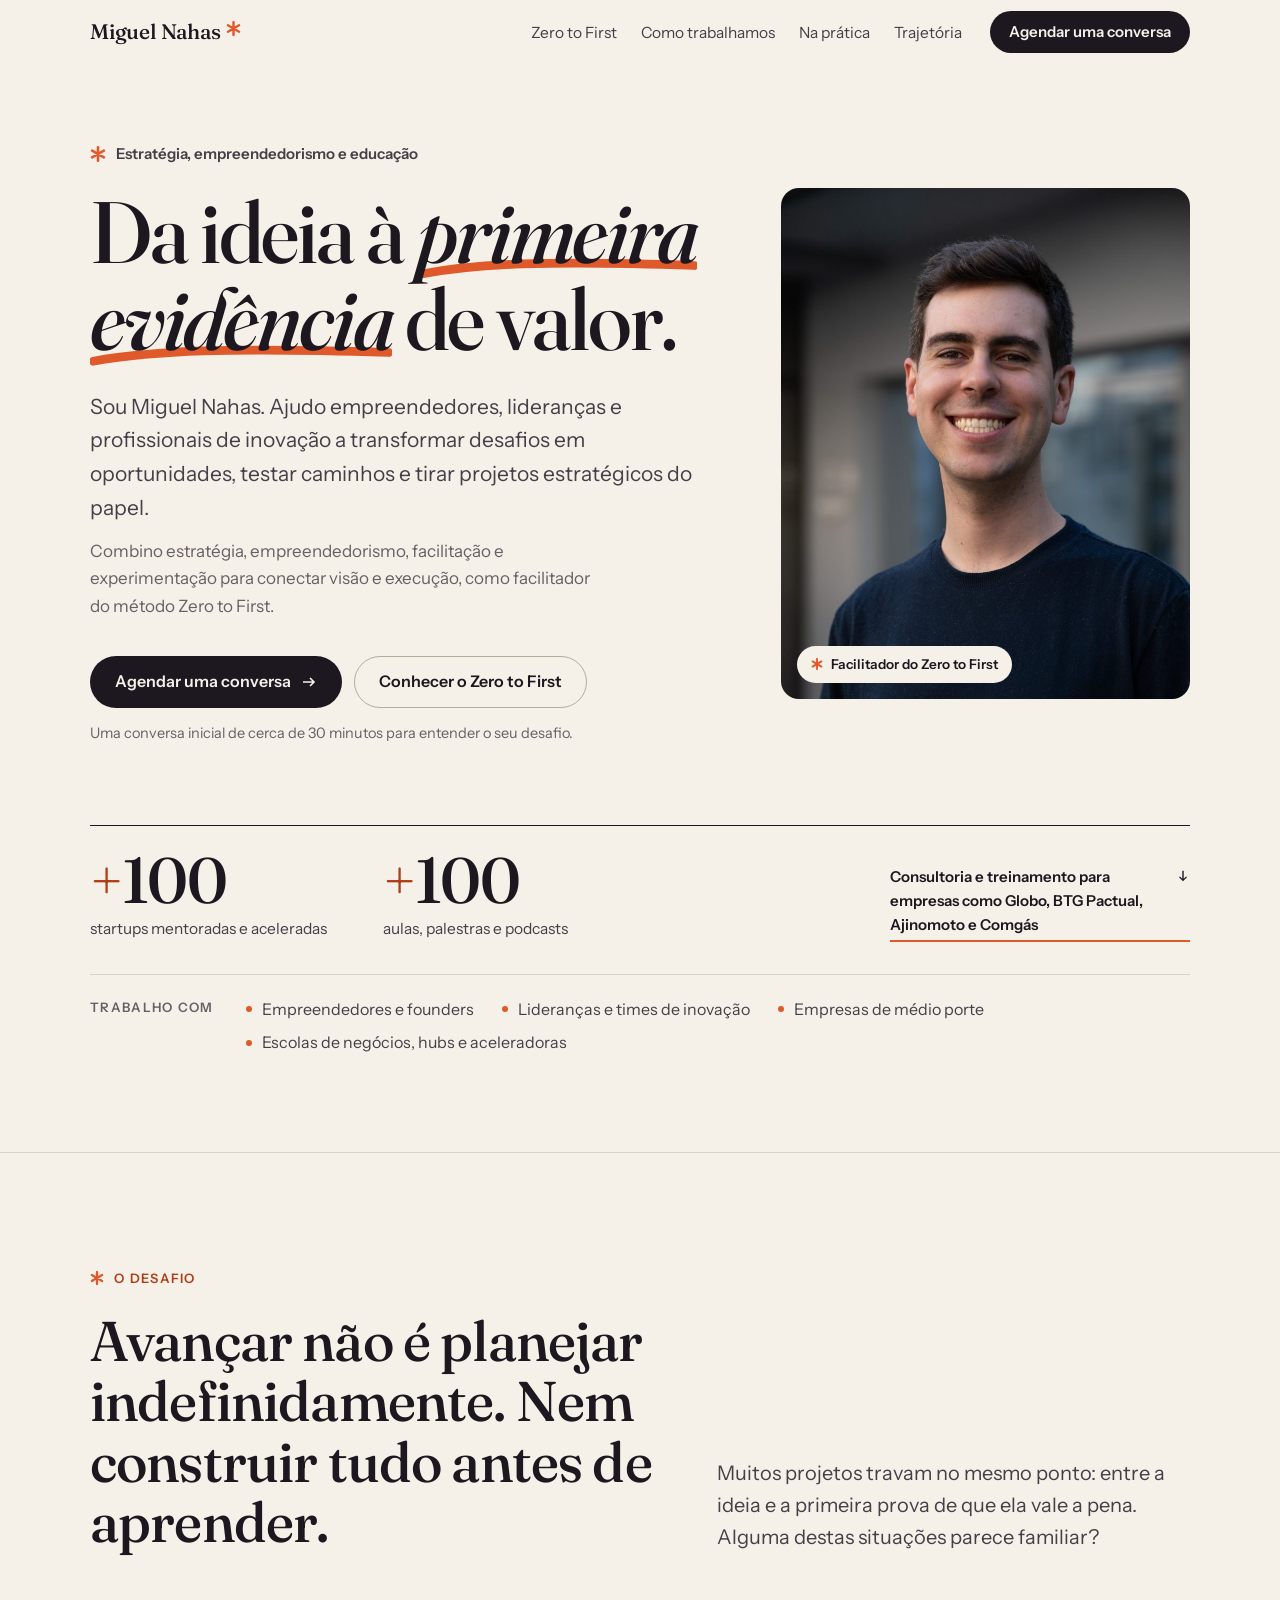
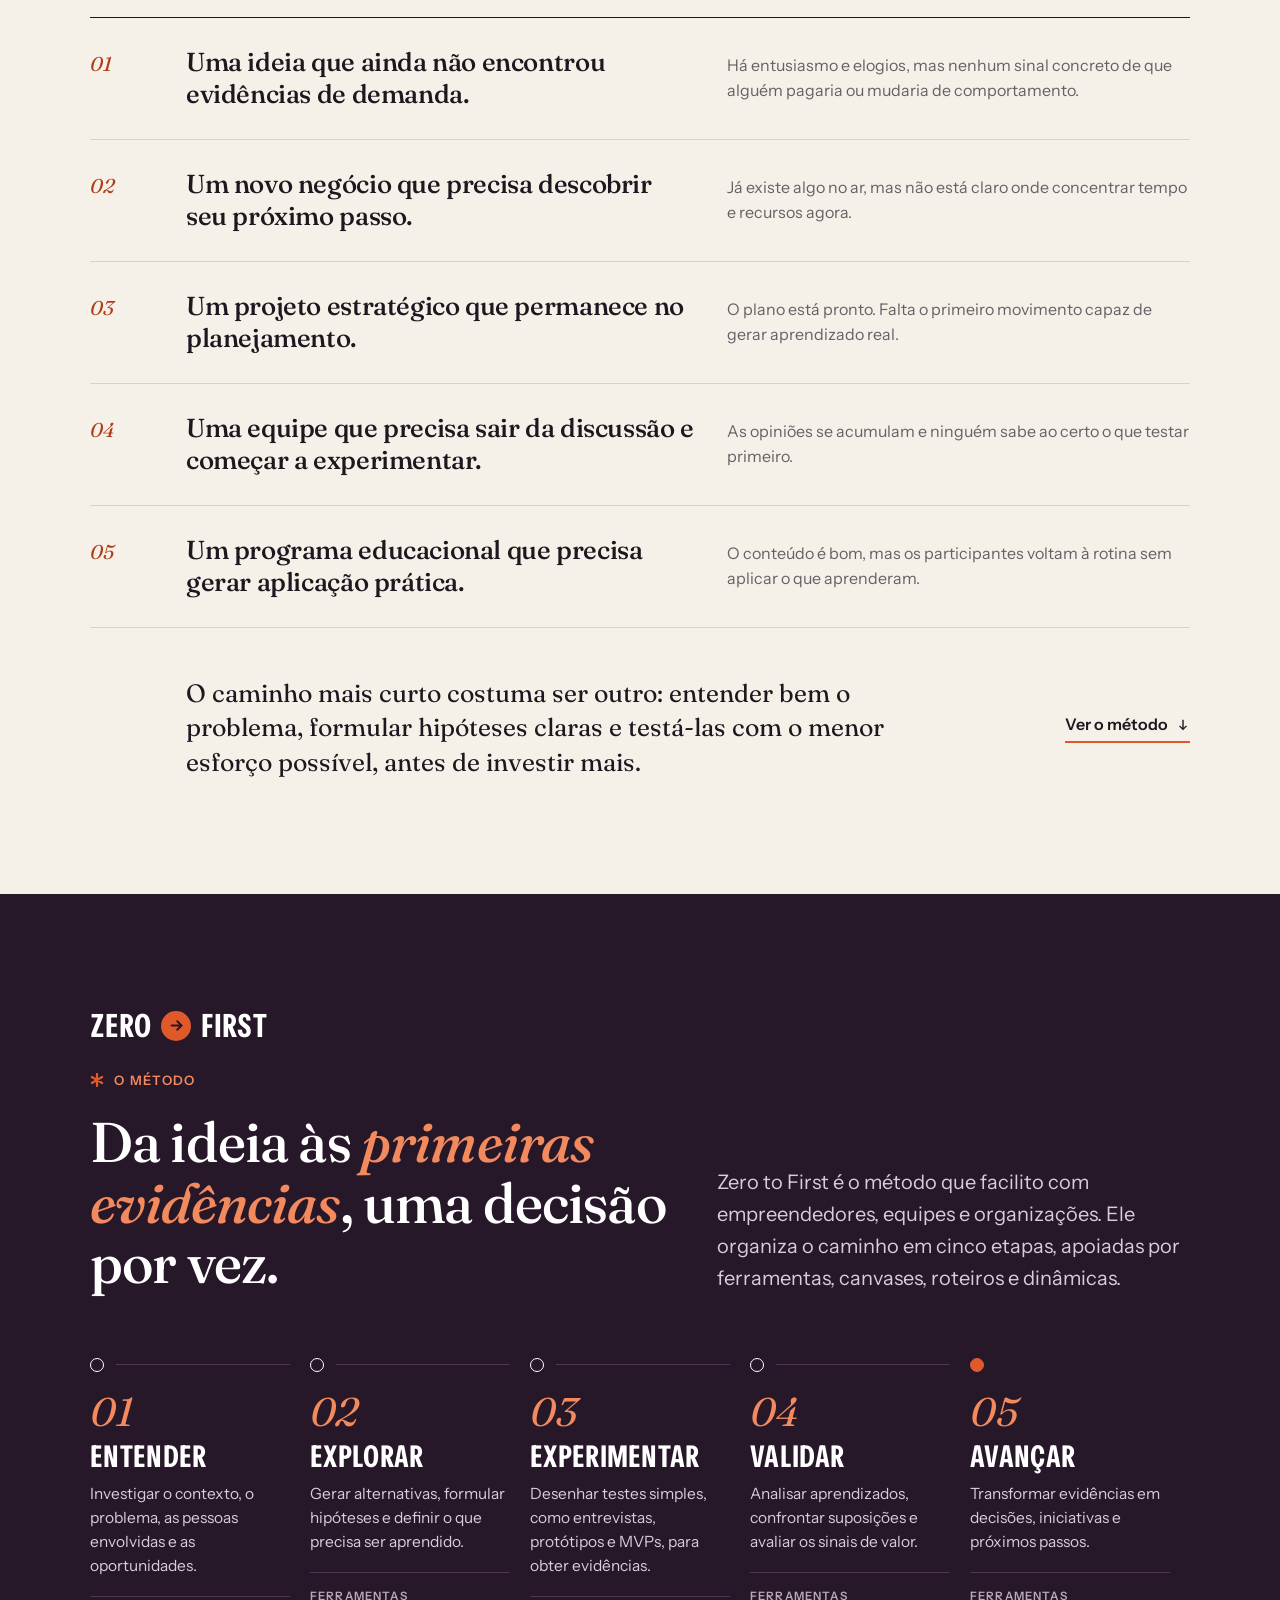
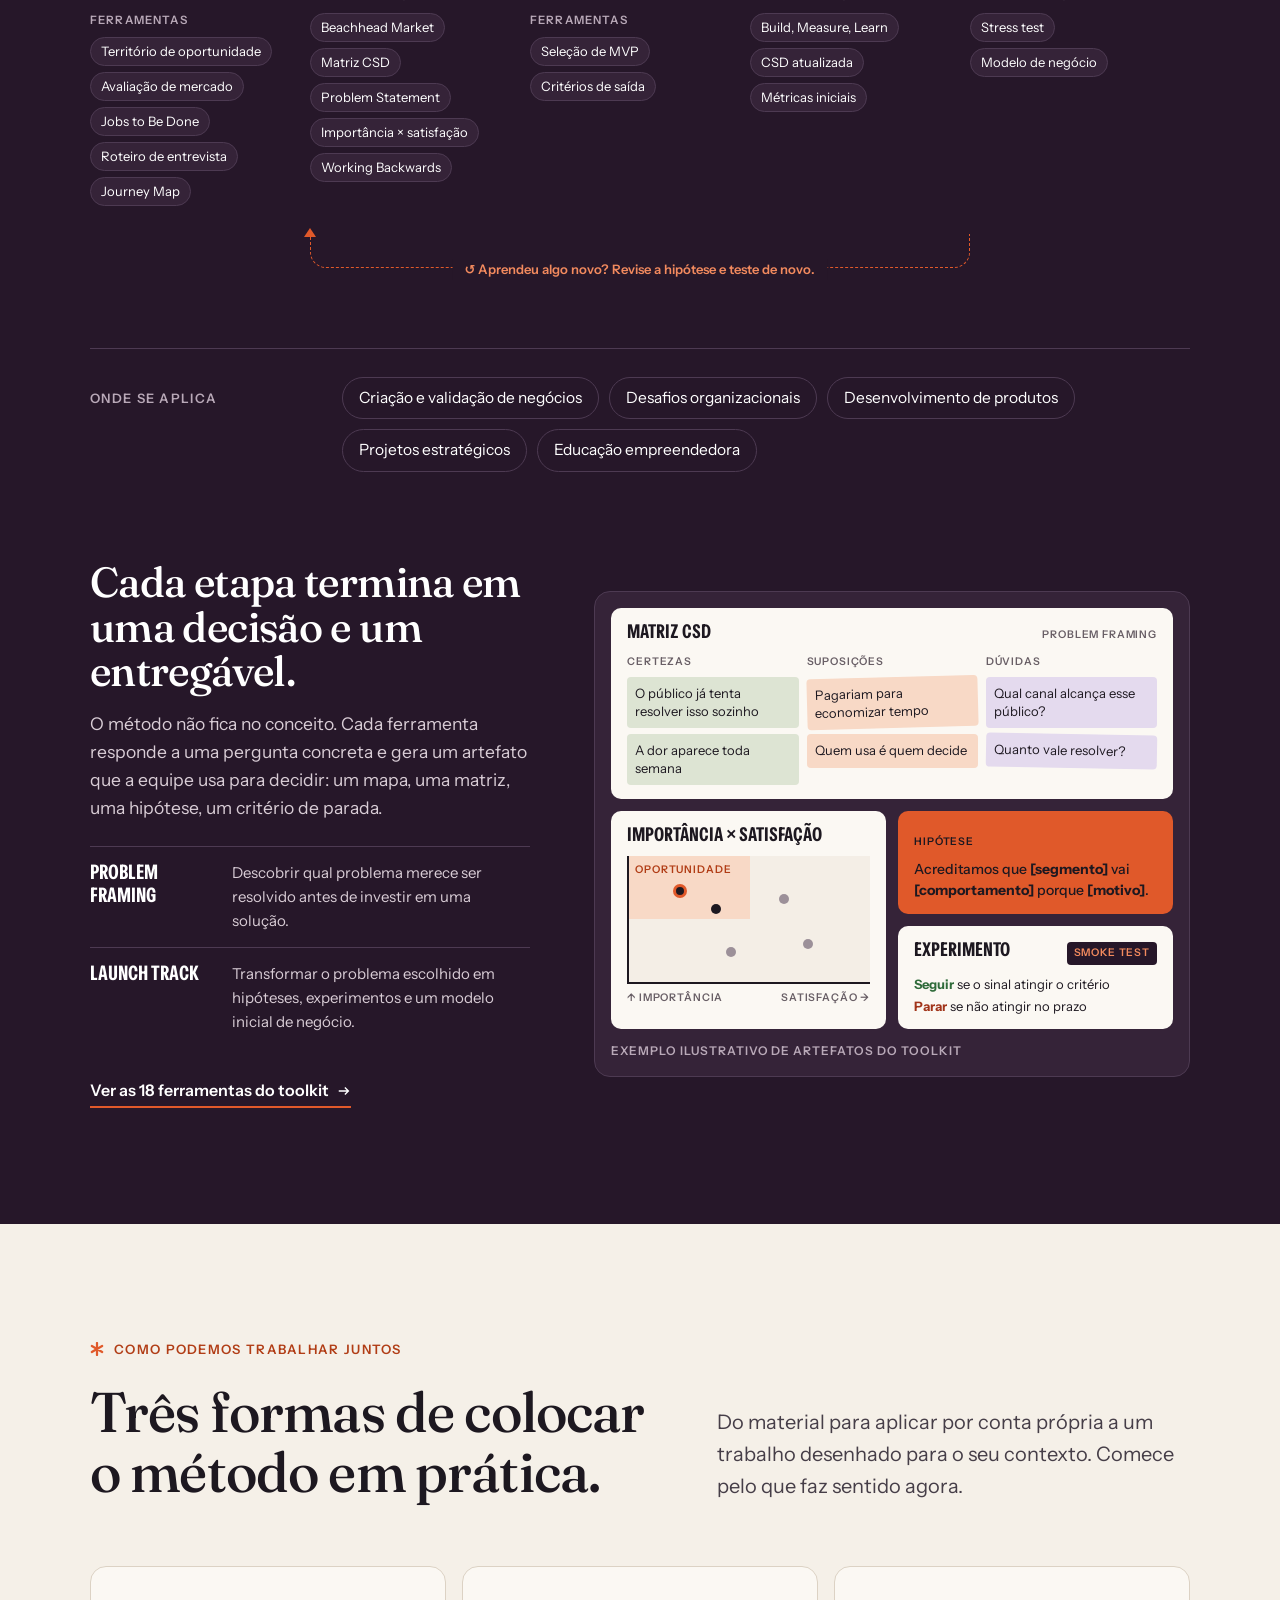
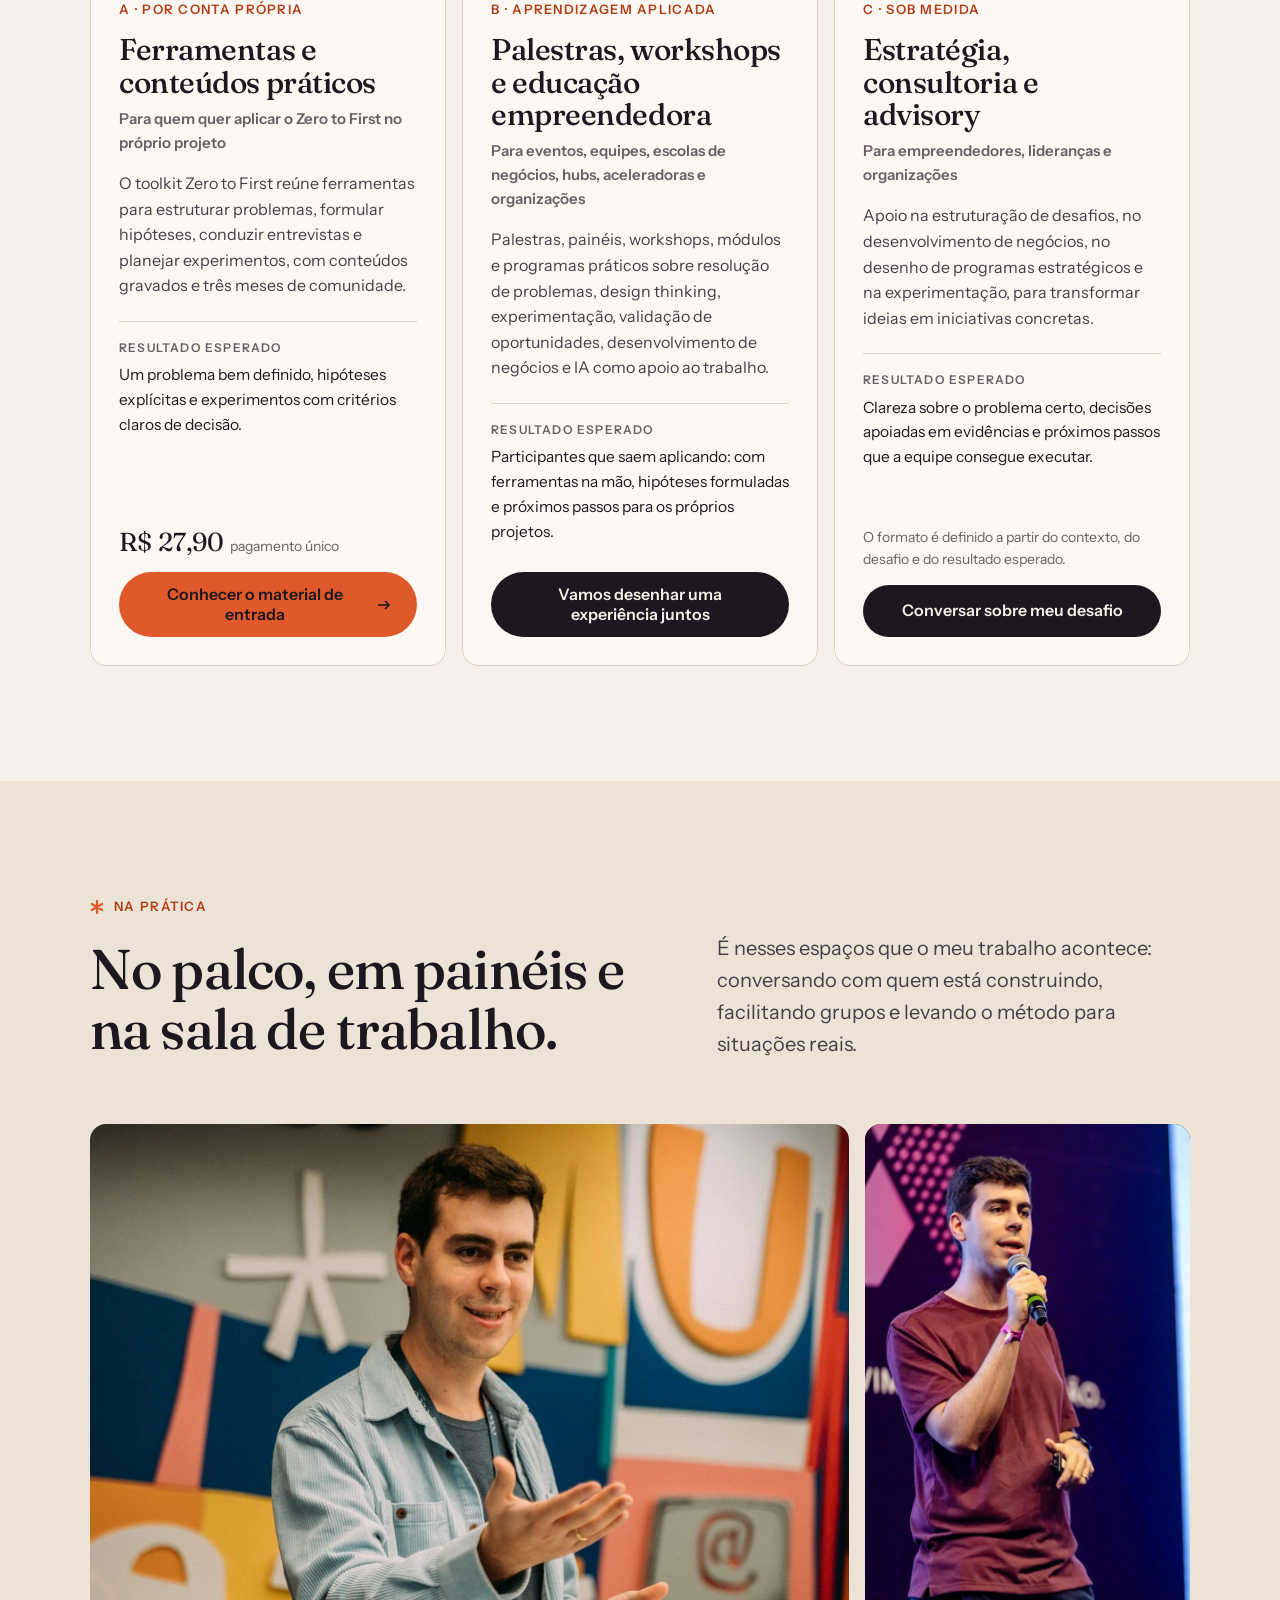
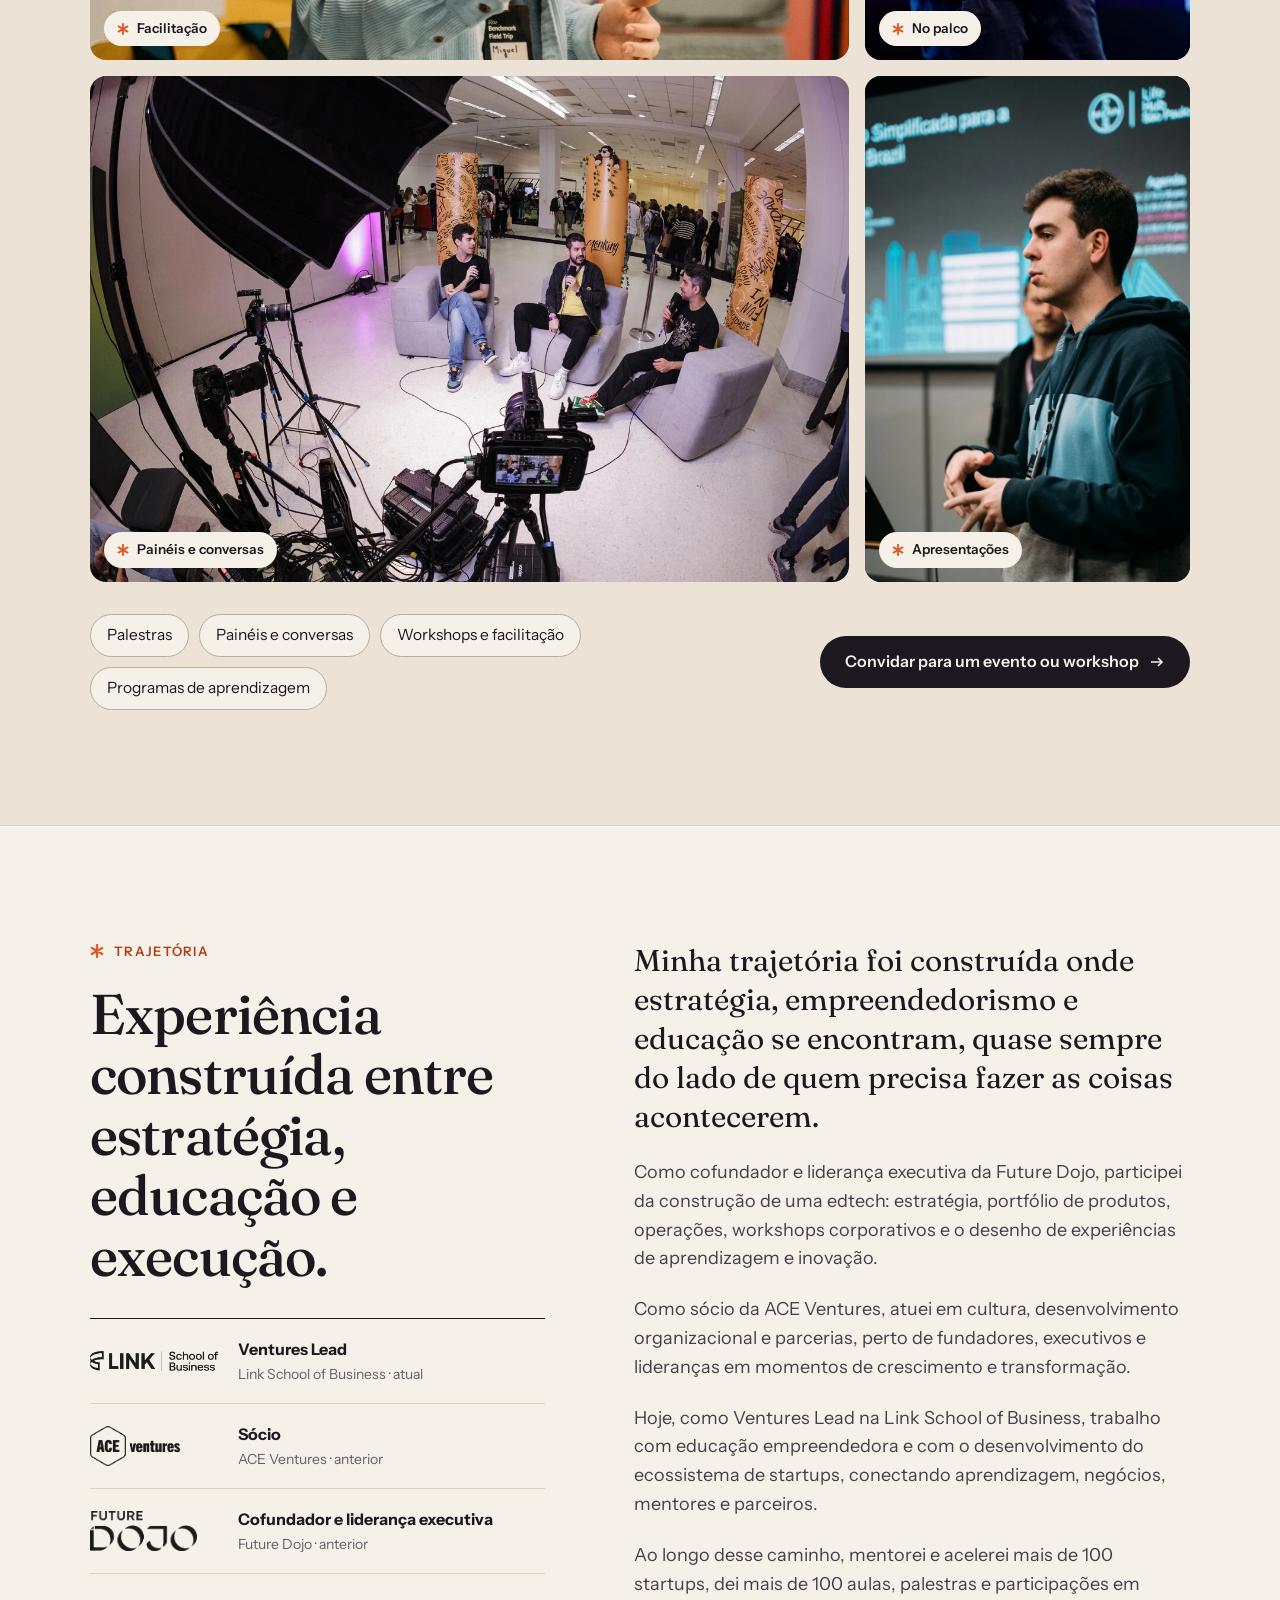
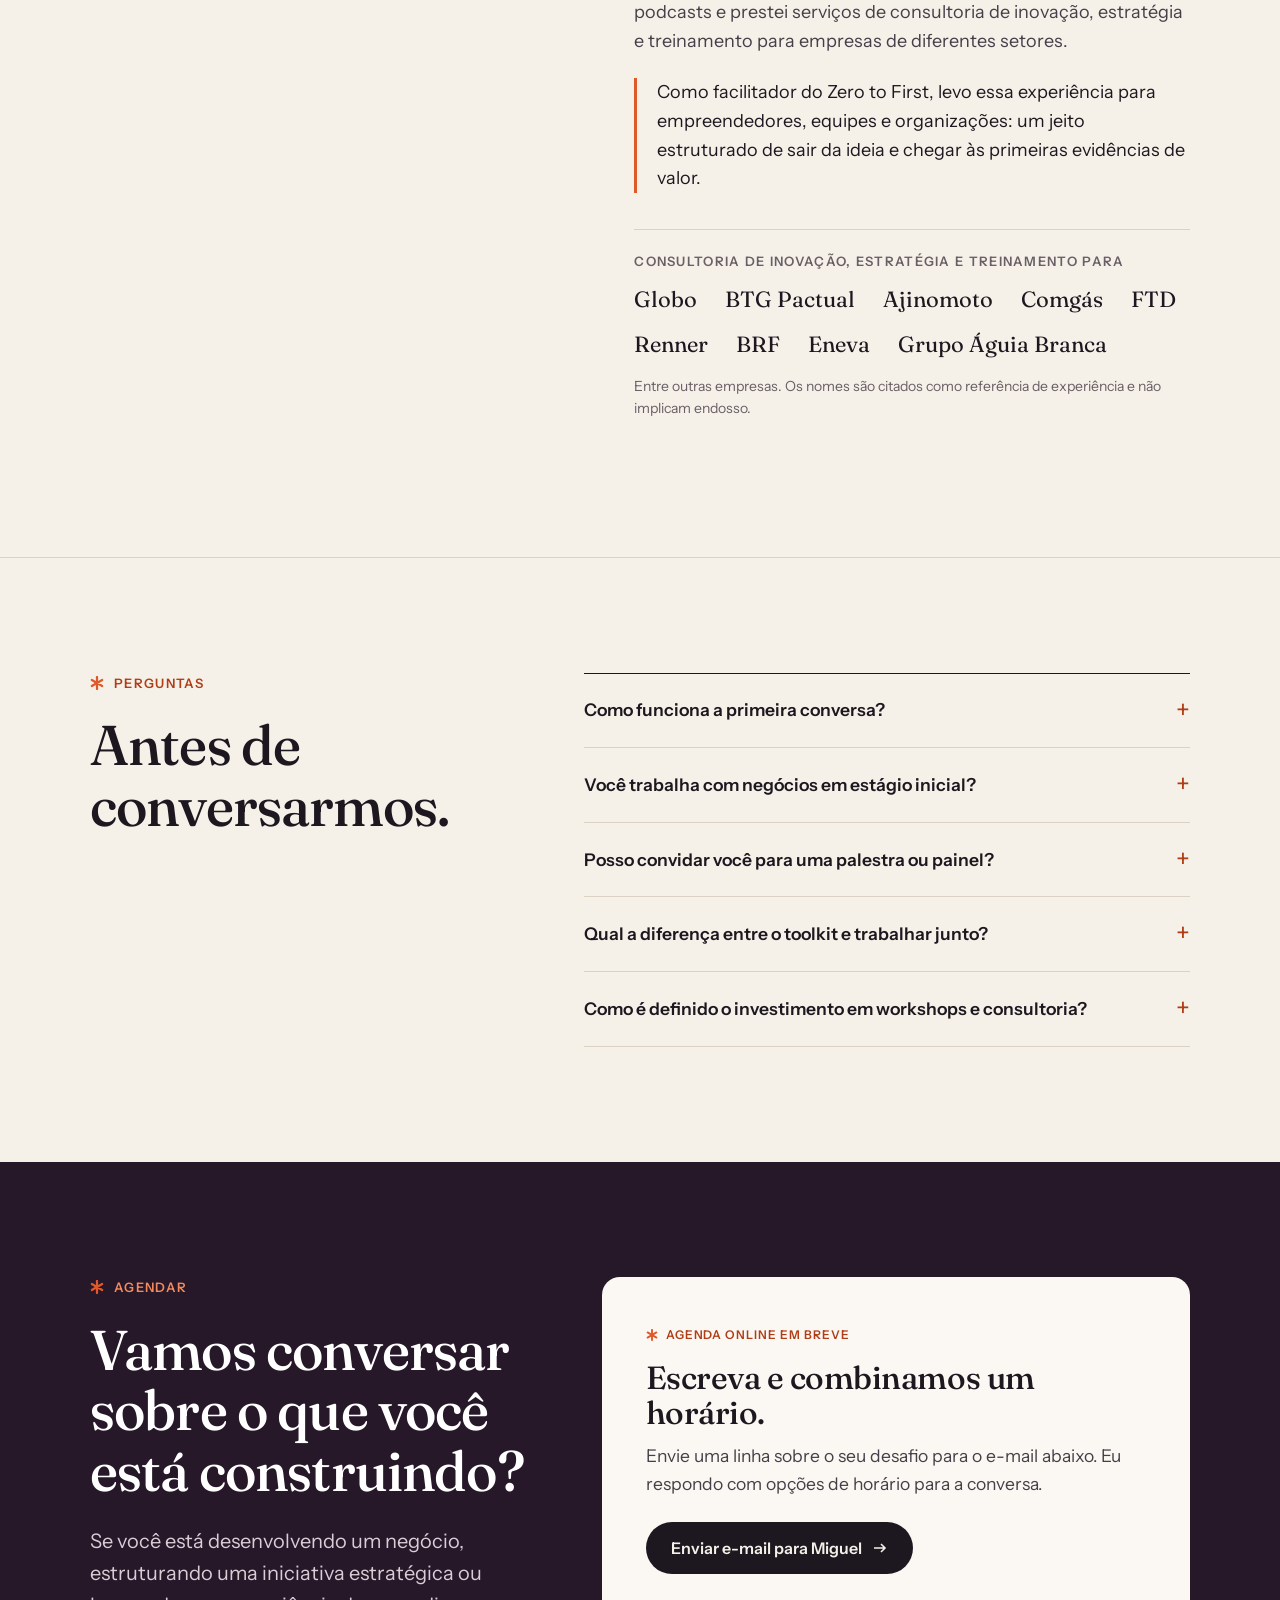
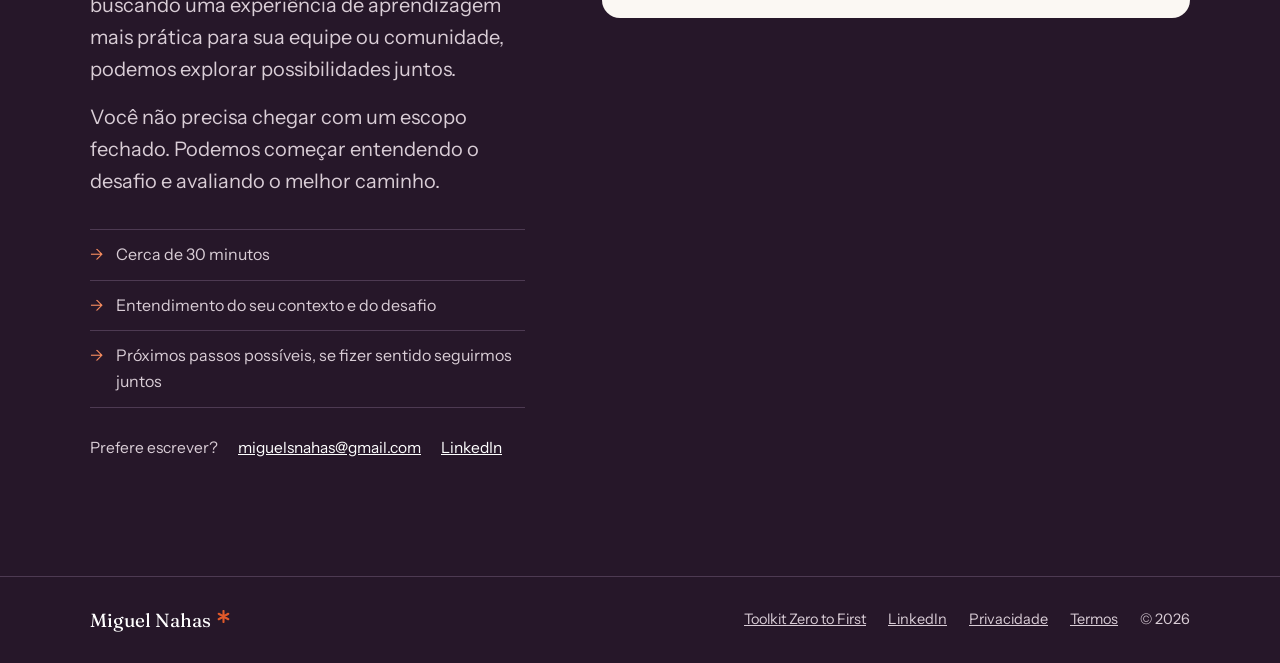
==== commit 7d53fd38: "Reposition as Zero to First facilitator, add proof points and client list - Hero uses the portrait; " ====
--- a/index.html
+++ b/index.html
@@ -13,7 +13,7 @@
 <meta property="og:site_name" content="Miguel Nahas">
 <meta property="og:url" content="https://miguelsnahas-ai.github.io/zero-to-first/">
 <meta property="og:title" content="Miguel Nahas | Da ideia à primeira evidência de valor">
-<meta property="og:description" content="Estratégia, empreendedorismo e educação com um método próprio, o Zero to First. Palestras, workshops, consultoria e advisory para tirar projetos do papel.">
+<meta property="og:description" content="Estratégia, empreendedorismo e educação com o método Zero to First. Palestras, workshops, consultoria e advisory para tirar projetos do papel.">
 <meta property="og:image" content="https://miguelsnahas-ai.github.io/zero-to-first/assets/og-miguel-nahas.jpg">
 <meta property="og:image:width" content="1200">
 <meta property="og:image:height" content="630">
@@ -191,13 +191,25 @@
   .hero-actions { margin-top: 36px; display: flex; flex-wrap: wrap; gap: 12px; }
   .hero-note { margin-top: 14px; font-size: 14.5px; color: var(--muted); }
   .hero-figure { margin: 0; position: relative; }
-  .hero-figure img { width: 100%; height: auto; aspect-ratio: 4 / 5; object-fit: cover; object-position: center 18%; border-radius: 18px; background: var(--plum); }
+  .hero-figure img { width: 100%; height: auto; aspect-ratio: 4 / 5; object-fit: cover; object-position: center 22%; border-radius: 18px; background: var(--sand); }
   .hero-figure figcaption {
     position: absolute; left: 16px; bottom: 16px; display: inline-flex; align-items: center; gap: 8px;
     background: var(--paper); color: var(--ink); border-radius: 999px; padding: 8px 14px;
     font-size: 13.5px; font-weight: 600;
   }
   .hero-figure figcaption .ast { width: 12px; height: 12px; }
+  .proof { margin-top: clamp(48px, 7vw, 80px); border-top: 1.5px solid var(--ink); padding-top: 24px; display: grid; grid-template-columns: auto auto 1fr; gap: 20px 56px; align-items: end; }
+  .proof ul { display: contents; }
+  .proof strong { display: block; font-family: var(--serif); font-weight: 500; font-size: clamp(44px, 5.4vw, 64px); line-height: .95; letter-spacing: -0.02em; }
+  .proof strong b { font-weight: 500; color: var(--pers-ink); }
+  .proof li > span { display: block; margin-top: 6px; font-size: 15.5px; color: var(--ink-soft); }
+  .proof-orgs { justify-self: end; max-width: 30ch; display: inline-flex; gap: 8px; align-items: flex-start; font-size: 15px; font-weight: 600; text-decoration: none; border-bottom: 2px solid var(--pers); padding-bottom: 3px; }
+  .proof-orgs svg { width: 14px; height: 14px; flex: none; margin-top: 4px; }
+  .proof + .audiences { margin-top: 32px; }
+  @media (max-width: 760px) {
+    .proof { grid-template-columns: 1fr 1fr; gap: 20px 24px; }
+    .proof-orgs { grid-column: 1 / -1; justify-self: start; max-width: none; }
+  }
   .audiences { margin-top: clamp(48px, 7vw, 80px); border-top: 1px solid var(--line); padding-top: 22px; display: grid; grid-template-columns: auto 1fr; gap: 12px 32px; align-items: baseline; }
   .audiences > span { font-weight: 600; font-size: 13px; letter-spacing: .1em; text-transform: uppercase; color: var(--muted); }
   .audiences ul { display: flex; flex-wrap: wrap; gap: 8px 28px; font-size: 16px; color: var(--ink-soft); }
@@ -206,7 +218,7 @@
   @media (max-width: 860px) {
     .hero-grid { grid-template-columns: 1fr; }
     .hero-figure { max-width: 440px; }
-    .hero-figure img { aspect-ratio: 5 / 4; object-position: center 15%; }
+    .hero-figure img { aspect-ratio: 1 / 1; object-position: center 18%; }
     .audiences { grid-template-columns: 1fr; }
   }
   @media (max-width: 480px) { .hero-actions .btn { width: 100%; } }
@@ -359,16 +371,18 @@
   }
   .shot figcaption .ast { width: 12px; height: 12px; }
   .shot-workshop { aspect-ratio: 1280 / 905; }
+  .shot-painel { aspect-ratio: 1280 / 853; }
+  .shot-palco img { object-position: center 20%; }
   .shot-apresentacao img { object-position: center 30%; }
-  .shot-painel { grid-column: 1 / -1; aspect-ratio: 12 / 5; }
-  .shot-painel img { object-position: center 48%; }
   .field-formats { margin-top: 32px; display: grid; grid-template-columns: 1fr auto; gap: 20px 40px; align-items: center; }
   .field-formats ul { display: flex; flex-wrap: wrap; gap: 10px; }
   .field-formats li { font-size: 15.5px; padding: 8px 16px; border: 1px solid var(--line-strong); border-radius: 999px; background: var(--paper); }
   @media (max-width: 860px) {
     .gallery { grid-template-columns: 1fr 1fr; }
-    .shot-workshop { grid-column: 1 / -1; }
-    .shot-apresentacao, .shot-painel { grid-column: auto; aspect-ratio: 3 / 4; }
+    .shot-workshop { grid-column: 1 / -1; order: 0; }
+    .shot-palco { order: 1; aspect-ratio: 3 / 4; }
+    .shot-apresentacao { order: 2; aspect-ratio: 3 / 4; }
+    .shot-painel { order: 3; grid-column: 1 / -1; }
     .field-formats { grid-template-columns: 1fr; }
   }
   @media (max-width: 480px) {
@@ -468,7 +482,7 @@
   "name": "Miguel Nahas",
   "url": "https://miguelsnahas-ai.github.io/zero-to-first/",
   "image": "https://miguelsnahas-ai.github.io/zero-to-first/assets/miguel-nahas.jpg",
-  "description": "Estratégia, empreendedorismo e educação empreendedora. Criador do método Zero to First.",
+  "description": "Estratégia, empreendedorismo e educação empreendedora. Facilitador do método Zero to First.",
   "jobTitle": "Ventures Lead",
   "worksFor": { "@type": "Organization", "name": "Link School of Business" },
   "sameAs": ["https://www.linkedin.com/in/miguelnahas/"],
@@ -512,7 +526,7 @@
         <p class="hero-kicker"><svg class="ast" aria-hidden="true"><use href="#ast"/></svg>Estratégia, empreendedorismo e educação</p>
         <h1 class="hero-title" id="hero-title">Da ideia à <span class="mark">primeira evidência</span> de valor.</h1>
         <p class="hero-sub">Sou Miguel Nahas. Ajudo empreendedores, lideranças e profissionais de inovação a transformar desafios em oportunidades, testar caminhos e tirar projetos estratégicos do papel.</p>
-        <p class="hero-sub">Combino estratégia, empreendedorismo, facilitação e experimentação para conectar visão e execução, com um método próprio: o Zero to First.</p>
+        <p class="hero-sub">Combino estratégia, empreendedorismo, facilitação e experimentação para conectar visão e execução, como facilitador do método Zero to First.</p>
         <div class="hero-actions">
           <a class="btn btn-primary" href="#agendar" data-schedule data-cta="hero_schedule">Agendar uma conversa
             <svg viewBox="0 0 16 16" fill="none" stroke="currentColor" stroke-width="1.6" aria-hidden="true"><path d="M2 8h11M9 4l4 4-4 4"/></svg></a>
@@ -521,9 +535,14 @@
         <p class="hero-note">Uma conversa inicial de cerca de 30 minutos para entender o seu desafio.</p>
       </div>
       <figure class="hero-figure">
-        <img src="assets/fotos/palco.webp" alt="Miguel Nahas falando ao microfone em um palco de evento" width="800" height="1200" fetchpriority="high">
-        <figcaption><svg class="ast" aria-hidden="true"><use href="#ast"/></svg>No palco</figcaption>
+        <img src="assets/miguel-nahas.jpg" alt="Retrato de Miguel Nahas" width="800" height="963" fetchpriority="high">
+        <figcaption><svg class="ast" aria-hidden="true"><use href="#ast"/></svg>Facilitador do Zero to First</figcaption>
       </figure>
+    </div>
+    <div class="proof" id="highlights" hidden>
+      <ul></ul>
+      <a class="proof-orgs" href="#trajetoria">Consultoria e treinamento para empresas como Globo, BTG Pactual, Ajinomoto e Comgás
+        <svg viewBox="0 0 16 16" fill="none" stroke="currentColor" stroke-width="1.6" aria-hidden="true"><path d="M8 2v11M4 9l4 4 4-4"/></svg></a>
     </div>
     <div class="audiences">
       <span>Trabalho com</span>
@@ -572,7 +591,7 @@
         <p class="eyebrow"><svg class="ast" aria-hidden="true"><use href="#ast"/></svg>O método</p>
         <h2 class="h-section" id="method-title">Da ideia às <span>primeiras evidências</span>, uma decisão por vez.</h2>
       </div>
-      <p class="lead">Zero to First é a forma estruturada como eu trabalho. Reúne o que aprendi construindo negócios, conduzindo projetos estratégicos e desenhando programas de aprendizagem em cinco etapas, apoiadas por ferramentas, canvases, roteiros e dinâmicas.</p>
+      <p class="lead">Zero to First é o método que facilito com empreendedores, equipes e organizações. Ele organiza o caminho em cinco etapas, apoiadas por ferramentas, canvases, roteiros e dinâmicas.</p>
     </div>
 
     <ol class="stages">
@@ -735,13 +754,17 @@
         <img src="assets/fotos/workshop.webp" alt="Miguel Nahas facilitando uma atividade com um grupo, diante de um mural colorido" width="1280" height="905" loading="lazy" decoding="async">
         <figcaption><svg class="ast" aria-hidden="true"><use href="#ast"/></svg>Facilitação</figcaption>
       </figure>
-      <figure class="shot shot-apresentacao reveal">
-        <img src="assets/fotos/apresentacao.webp" alt="Miguel Nahas apresentando para um grupo, com um telão ao fundo" width="800" height="1200" loading="lazy" decoding="async">
-        <figcaption><svg class="ast" aria-hidden="true"><use href="#ast"/></svg>Apresentações</figcaption>
+      <figure class="shot shot-palco reveal">
+        <img src="assets/fotos/palco.webp" alt="Miguel Nahas falando ao microfone em um palco de evento" width="800" height="1200" loading="lazy" decoding="async">
+        <figcaption><svg class="ast" aria-hidden="true"><use href="#ast"/></svg>No palco</figcaption>
       </figure>
       <figure class="shot shot-painel reveal">
         <img src="assets/fotos/painel.webp" alt="Miguel Nahas em um painel com outros dois participantes, em um estúdio montado num evento" width="1280" height="853" loading="lazy" decoding="async">
         <figcaption><svg class="ast" aria-hidden="true"><use href="#ast"/></svg>Painéis e conversas</figcaption>
+      </figure>
+      <figure class="shot shot-apresentacao reveal">
+        <img src="assets/fotos/apresentacao.webp" alt="Miguel Nahas apresentando para um grupo, com um telão ao fundo" width="800" height="1200" loading="lazy" decoding="async">
+        <figcaption><svg class="ast" aria-hidden="true"><use href="#ast"/></svg>Apresentações</figcaption>
       </figure>
     </div>
     <div class="field-formats">
@@ -765,31 +788,26 @@
     <div class="about-aside">
       <p class="eyebrow"><svg class="ast" aria-hidden="true"><use href="#ast"/></svg>Trajetória</p>
       <h2 class="h-section" id="about-title">Experiência construída entre estratégia, educação e execução.</h2>
-      <div class="portrait">
-        <img src="assets/miguel-nahas.jpg" alt="" width="800" height="963" loading="lazy" decoding="async">
-        <div><strong>Miguel Nahas</strong><span>Criador do Zero to First</span></div>
-      </div>
       <ul class="timeline" aria-label="Resumo da trajetória">
         <li><span class="logo"><img src="assets/link.png" alt="Link School of Business" width="900" height="138" loading="lazy" decoding="async"></span><span><strong>Ventures Lead</strong><small>Link School of Business · atual</small></span></li>
         <li><span class="logo"><img src="assets/ace.png" alt="ACE Ventures" width="900" height="401" loading="lazy" decoding="async"></span><span><strong>Sócio</strong><small>ACE Ventures · anterior</small></span></li>
         <li><span class="logo"><img src="assets/dojo.png" alt="Future Dojo" width="900" height="338" loading="lazy" decoding="async"></span><span><strong>Cofundador e liderança executiva</strong><small>Future Dojo · anterior</small></span></li>
-        <li><span class="logo logo-text">Consultoria de inovação</span><span><strong>Inovação corporativa e aceleração</strong><small>ACE Cortex · anterior</small></span></li>
       </ul>
     </div>
     <div class="about-body">
       <p class="about-lead">Minha trajetória foi construída onde estratégia, empreendedorismo e educação se encontram, quase sempre do lado de quem precisa fazer as coisas acontecerem.</p>
       <p>Como cofundador e liderança executiva da Future Dojo, participei da construção de uma edtech: estratégia, portfólio de produtos, operações, workshops corporativos e o desenho de experiências de aprendizagem e inovação.</p>
-      <p>Em consultoria de inovação, atuei em projetos de inovação corporativa, aceleração e desenvolvimento de novas iniciativas para empresas. Como sócio da ACE Ventures, atuei em cultura, desenvolvimento organizacional e parcerias, perto de fundadores, executivos e lideranças em momentos de crescimento e transformação.</p>
+      <p>Como sócio da ACE Ventures, atuei em cultura, desenvolvimento organizacional e parcerias, perto de fundadores, executivos e lideranças em momentos de crescimento e transformação.</p>
       <p>Hoje, como Ventures Lead na Link School of Business, trabalho com educação empreendedora e com o desenvolvimento do ecossistema de startups, conectando aprendizagem, negócios, mentores e parceiros.</p>
-      <p class="about-close">O Zero to First é a expressão prática desse percurso: o jeito de trabalhar que fui refinando em cada um desses contextos, organizado para que outras pessoas também possam aplicá-lo.</p>
+      <p>Ao longo desse caminho, mentorei e acelerei mais de 100 startups, dei mais de 100 aulas, palestras e participações em podcasts e prestei serviços de consultoria de inovação, estratégia e treinamento para empresas de diferentes setores.</p>
+      <p class="about-close">Como facilitador do Zero to First, levo essa experiência para empreendedores, equipes e organizações: um jeito estruturado de sair da ideia e chegar às primeiras evidências de valor.</p>
 
       <div class="orgs">
-        <h3>Organizações com as quais trabalhei em projetos</h3>
-        <ul><li>BTG Pactual</li><li>Renner</li><li>Eneva</li><li>BRF</li></ul>
-        <p>Projetos dos quais participei ao longo da carreira, entre outras empresas. Os nomes são citados como referência de experiência e não implicam endosso.</p>
+        <h3>Consultoria de inovação, estratégia e treinamento para</h3>
+        <ul><li>Globo</li><li>BTG Pactual</li><li>Ajinomoto</li><li>Comgás</li><li>FTD</li><li>Renner</li><li>BRF</li><li>Eneva</li><li>Grupo Águia Branca</li></ul>
+        <p>Entre outras empresas. Os nomes são citados como referência de experiência e não implicam endosso.</p>
       </div>
 
-      <div class="highlights" id="highlights" hidden><h3>Em números</h3><ul></ul></div>
       <div class="quotes" id="testimonials" hidden></div>
     </div>
   </div>
@@ -888,7 +906,10 @@
 
   // Números verificáveis da trajetória. Vazio = bloco oculto.
   // Ex.: { value: "120+", label: "workshops facilitados" }
-  highlights: [],
+  highlights: [
+    { value: "+100", label: "startups mentoradas e aceleradas" },
+    { value: "+100", label: "aulas, palestras e podcasts" }
+  ],
 
   // Depoimentos reais, com autorização. Vazio = bloco oculto.
   // Ex.: { quote: "…", name: "Nome Sobrenome", role: "Cargo, Empresa" }
@@ -955,7 +976,8 @@
   if (CONFIG.highlights.length) {
     var hl = document.getElementById("highlights");
     hl.querySelector("ul").innerHTML = CONFIG.highlights.map(function (h) {
-      return "<li><strong>" + esc(h.value) + "</strong><span>" + esc(h.label) + "</span></li>";
+      var v = esc(h.value).replace(/^\+/, "<b>+</b>");
+      return "<li><strong>" + v + "</strong><span>" + esc(h.label) + "</span></li>";
     }).join("");
     hl.hidden = false;
   }
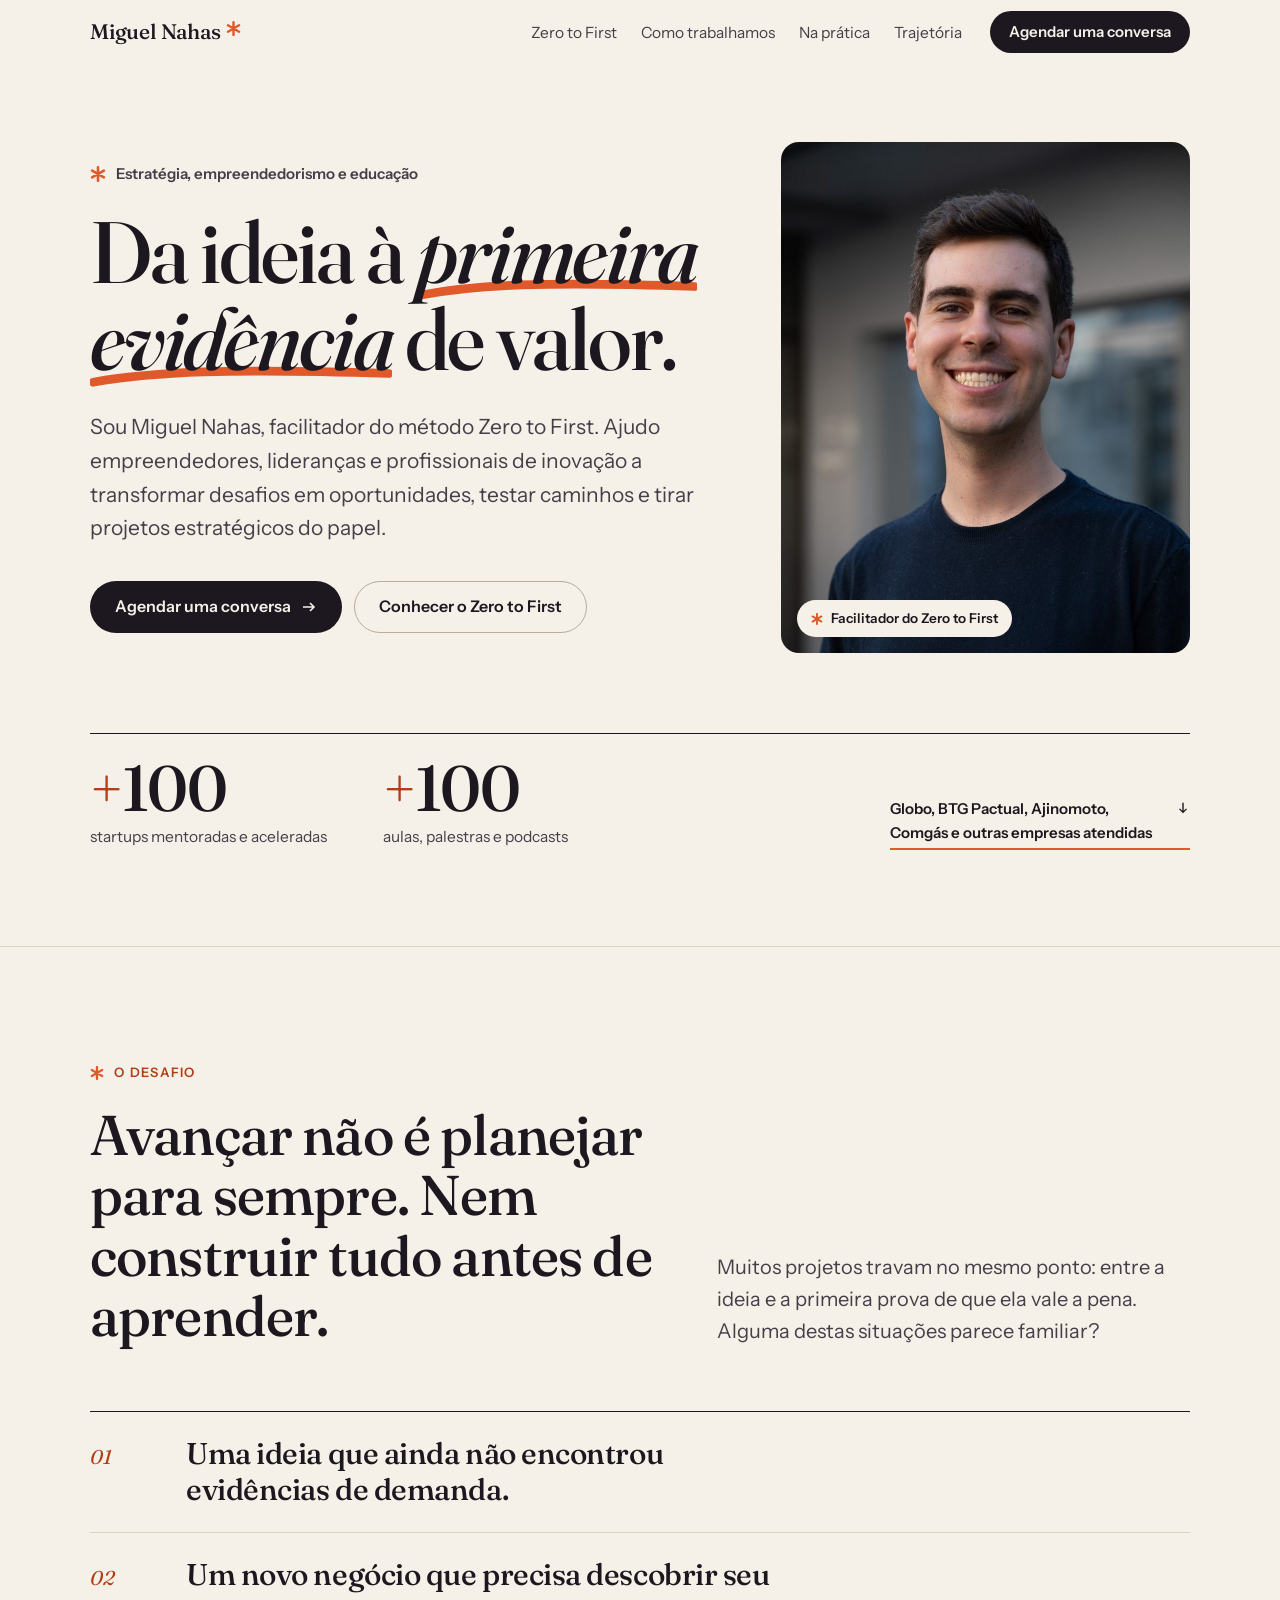
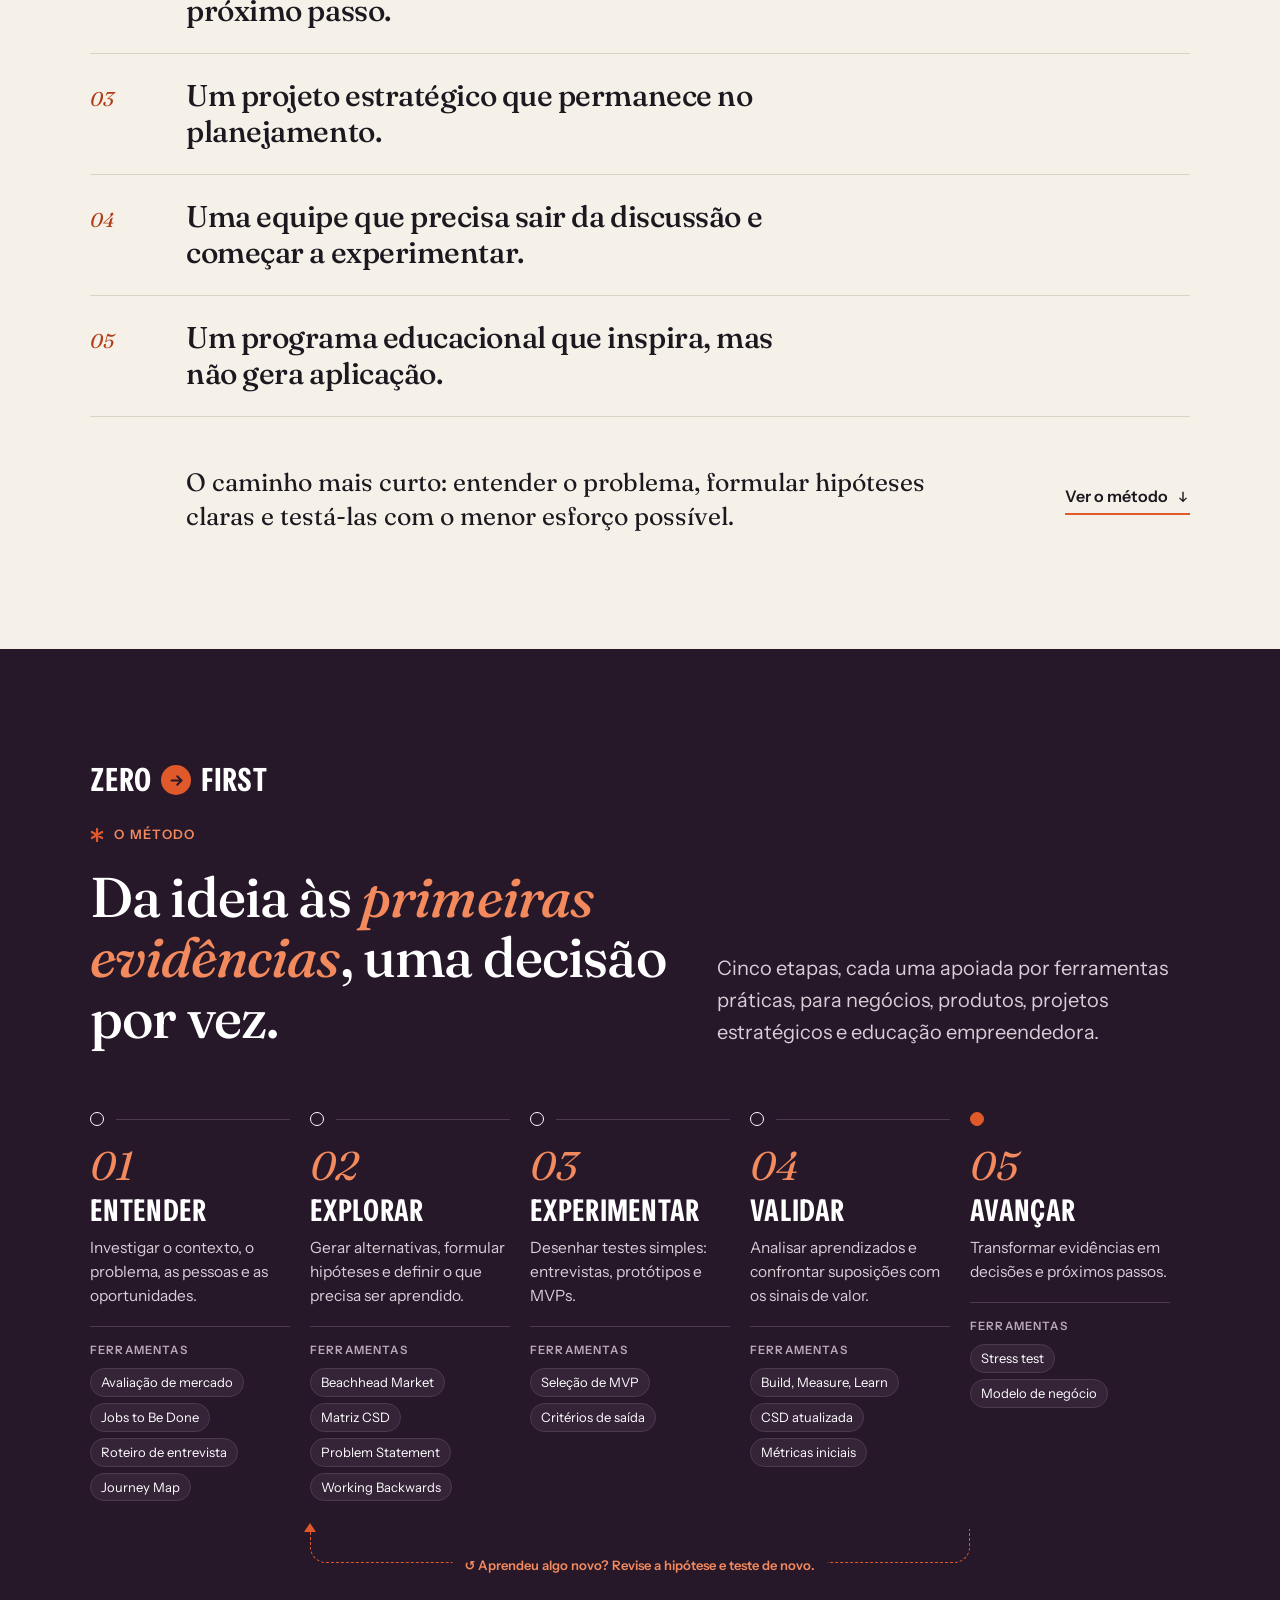
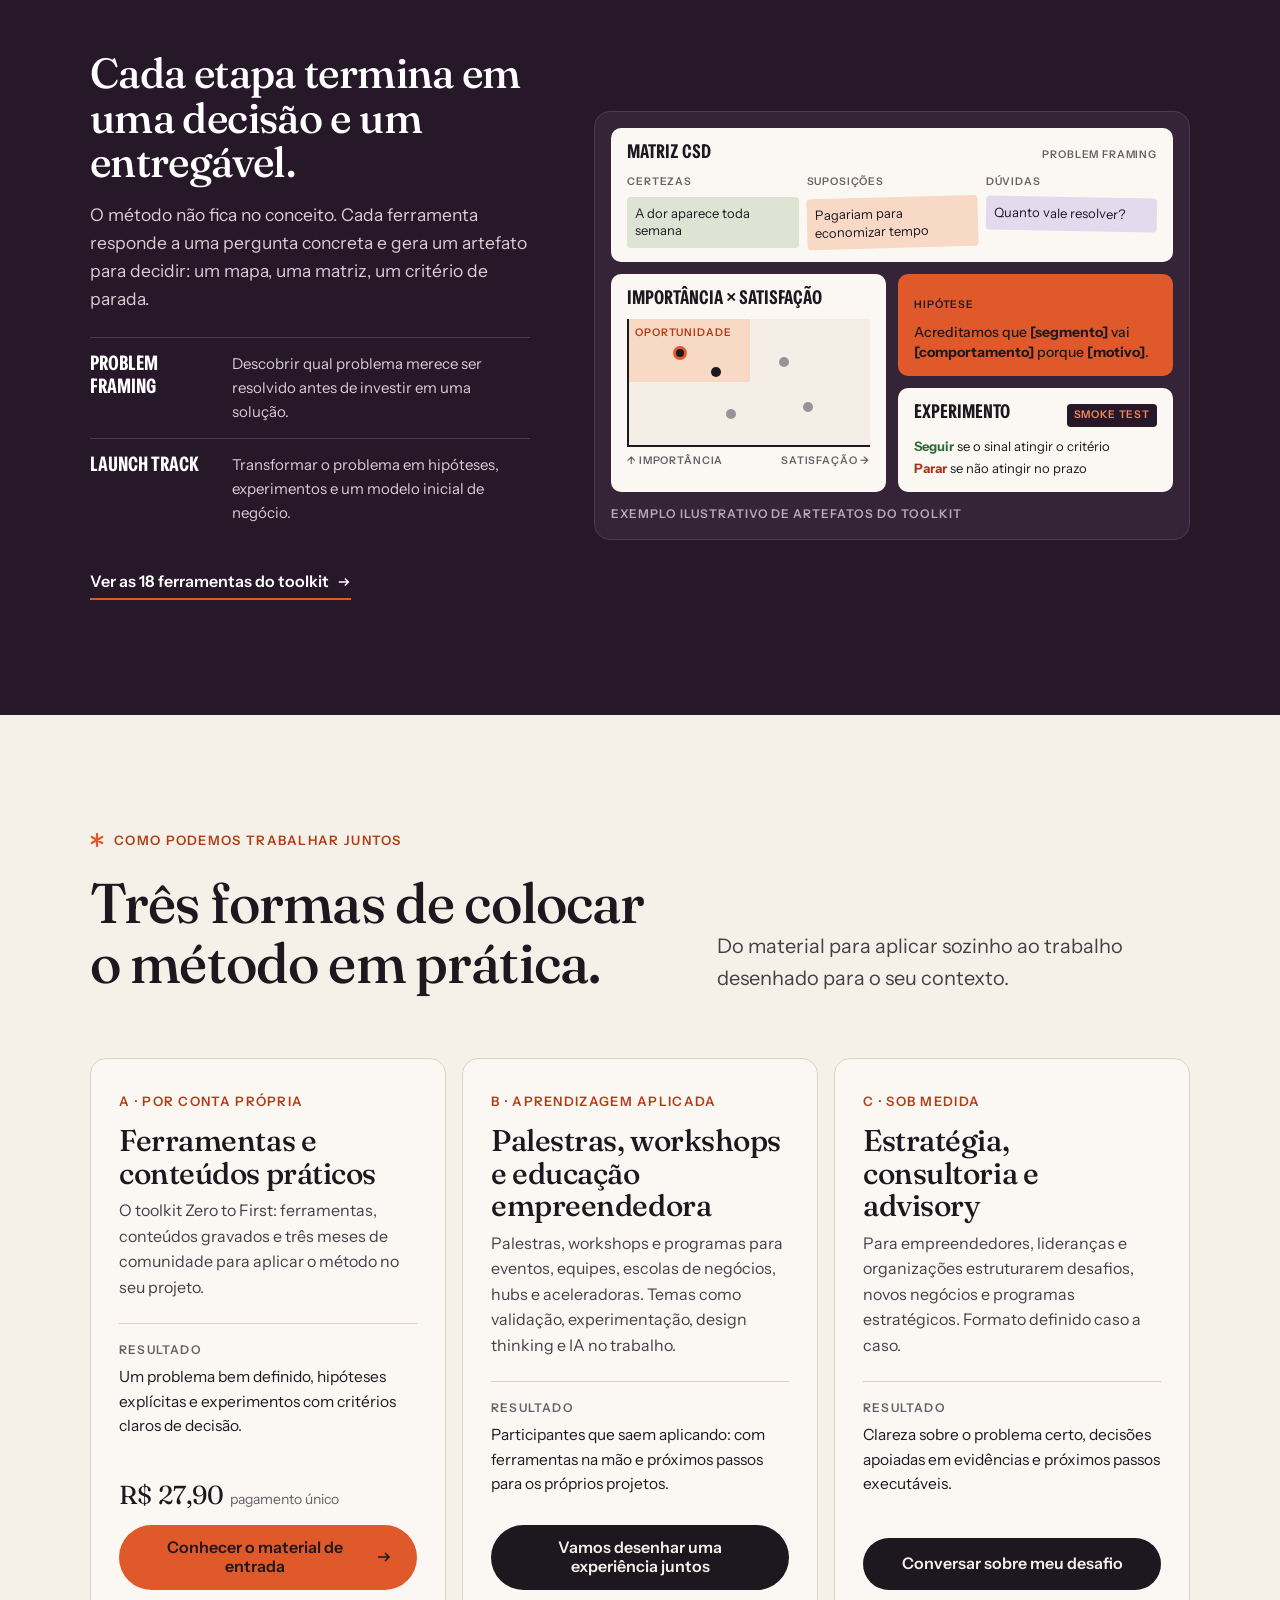
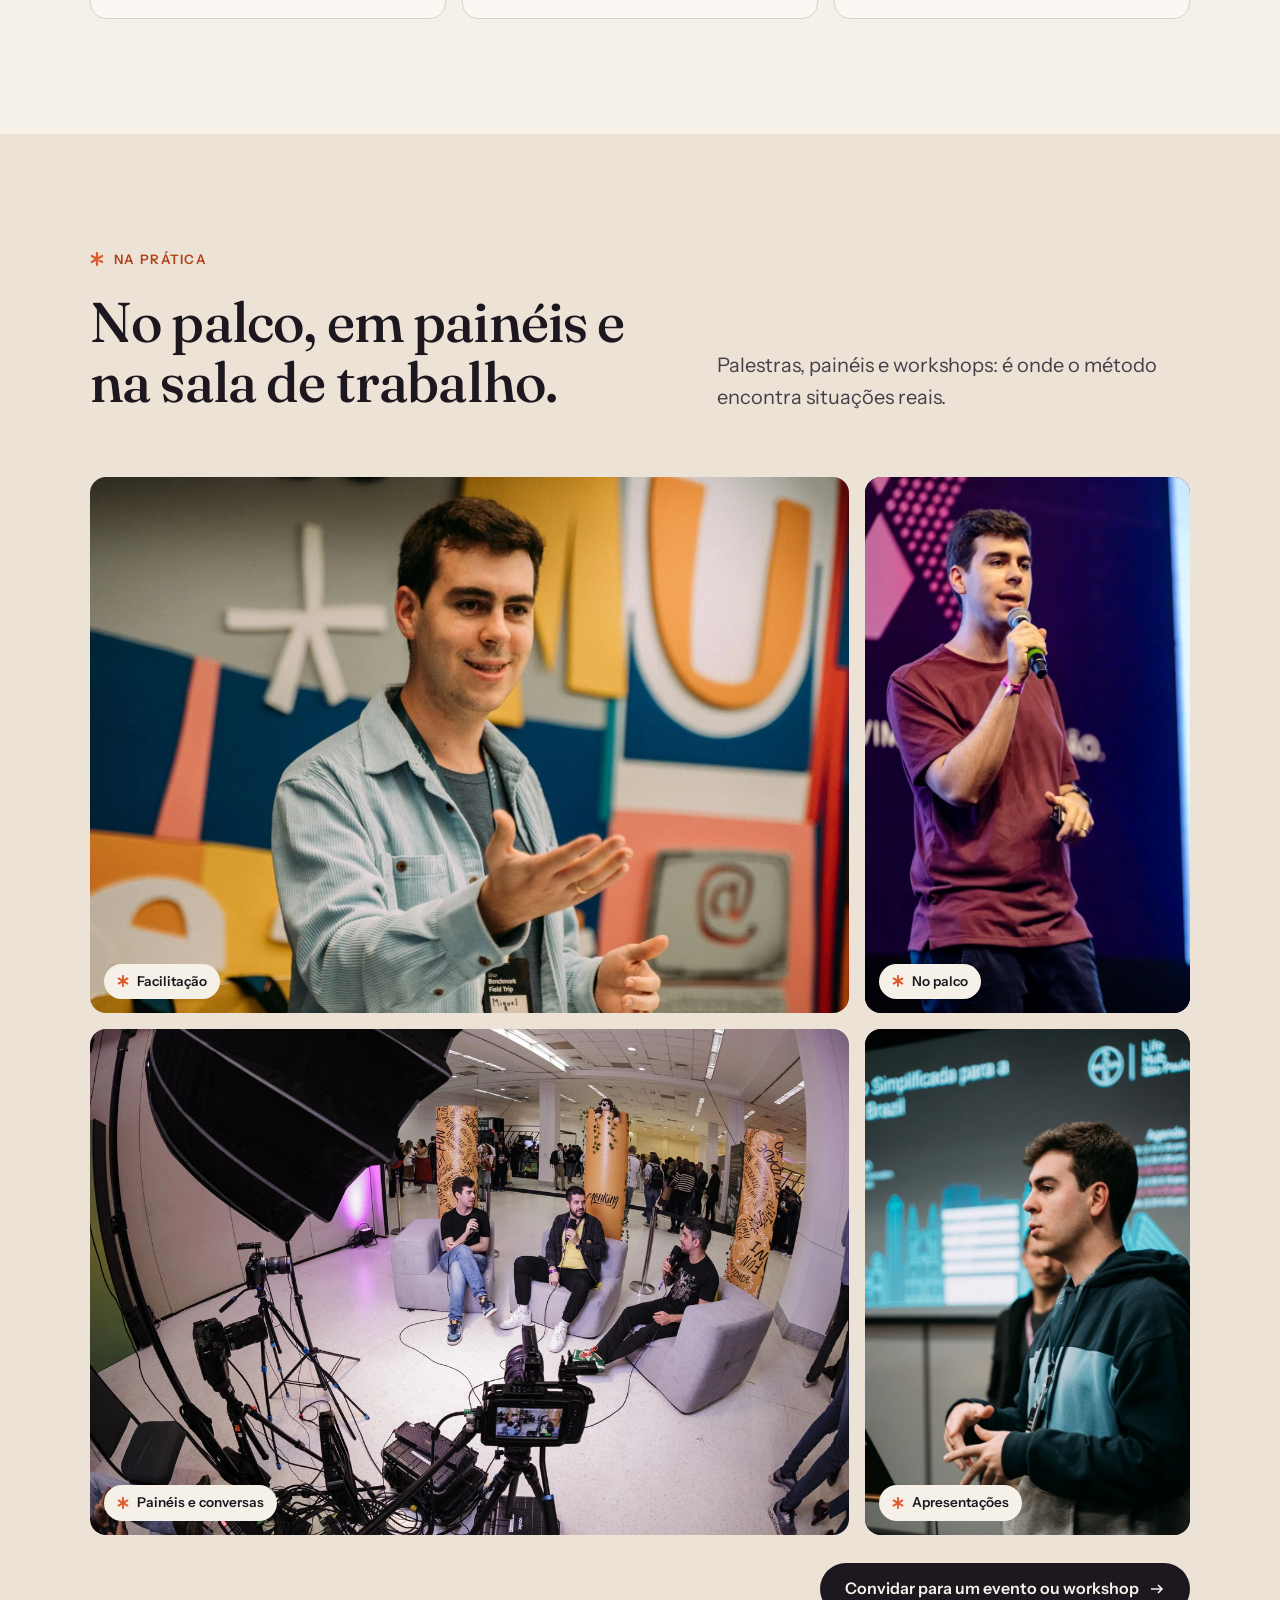
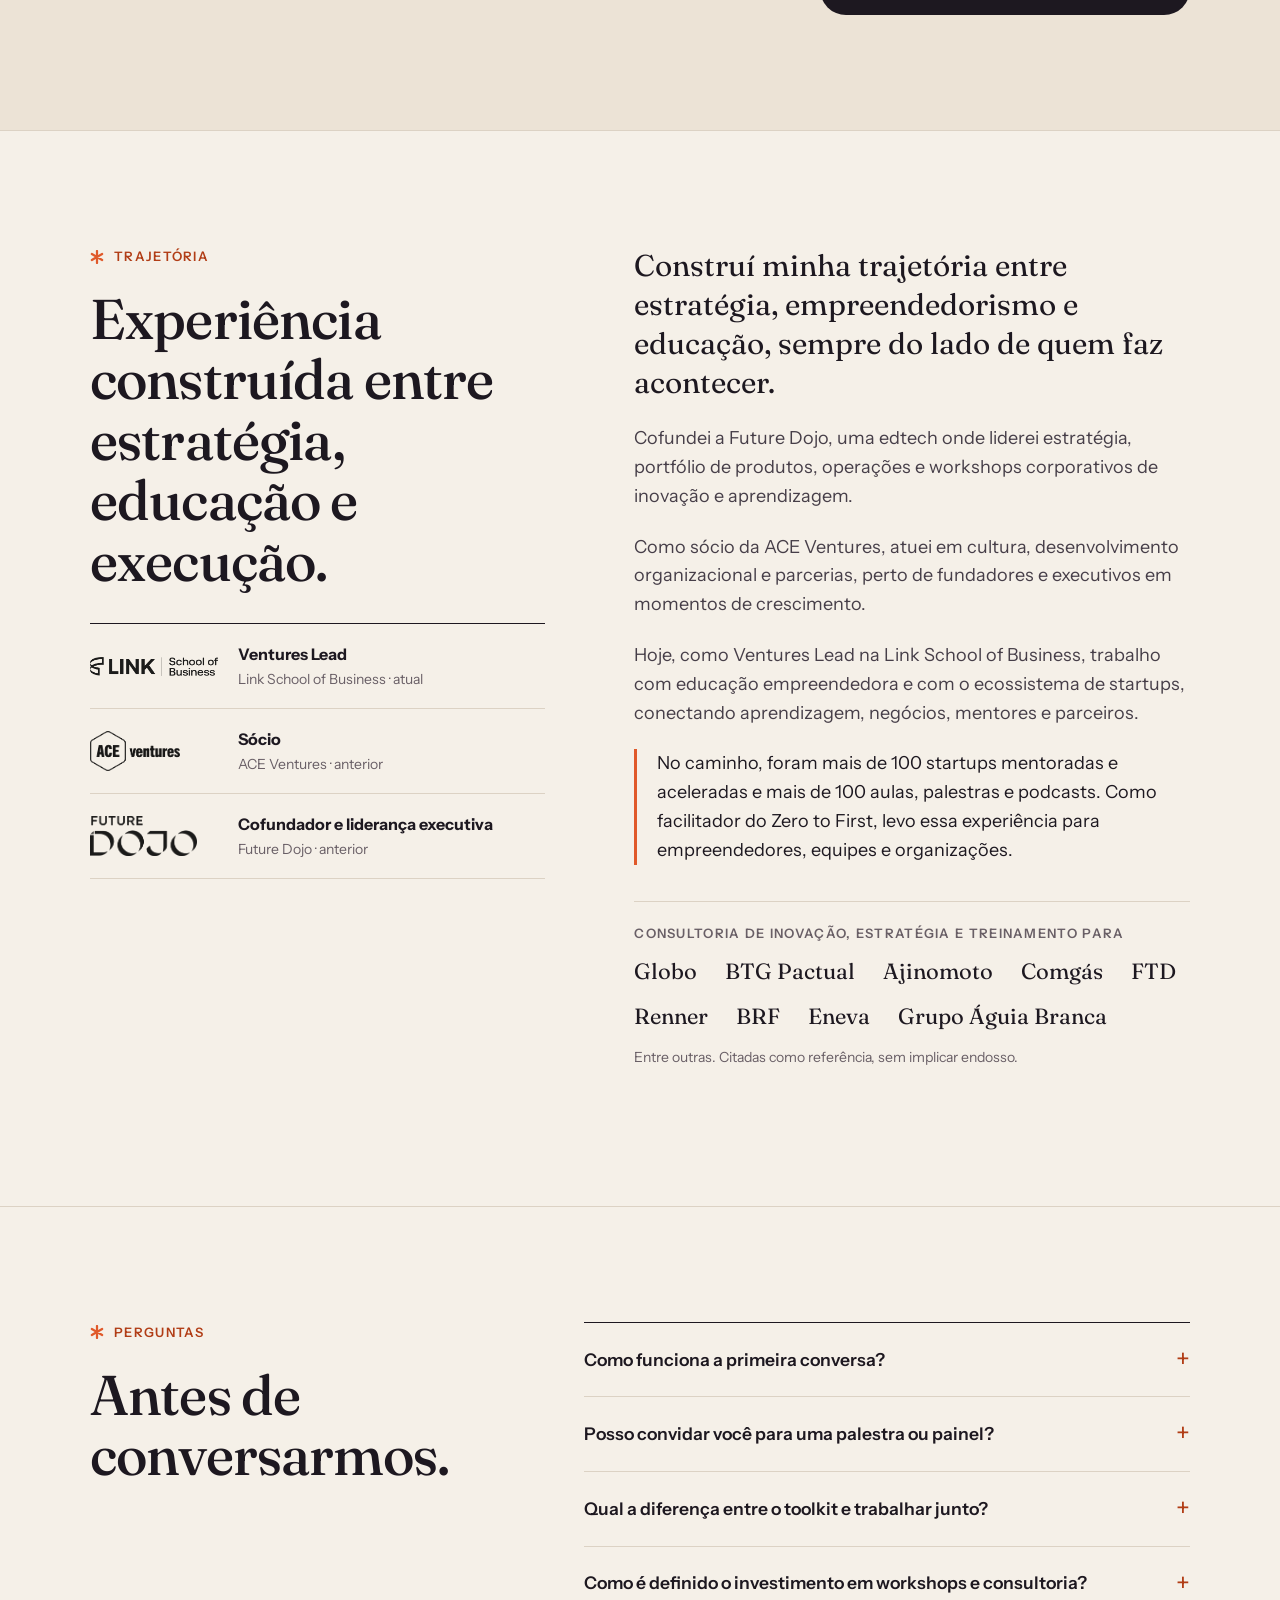
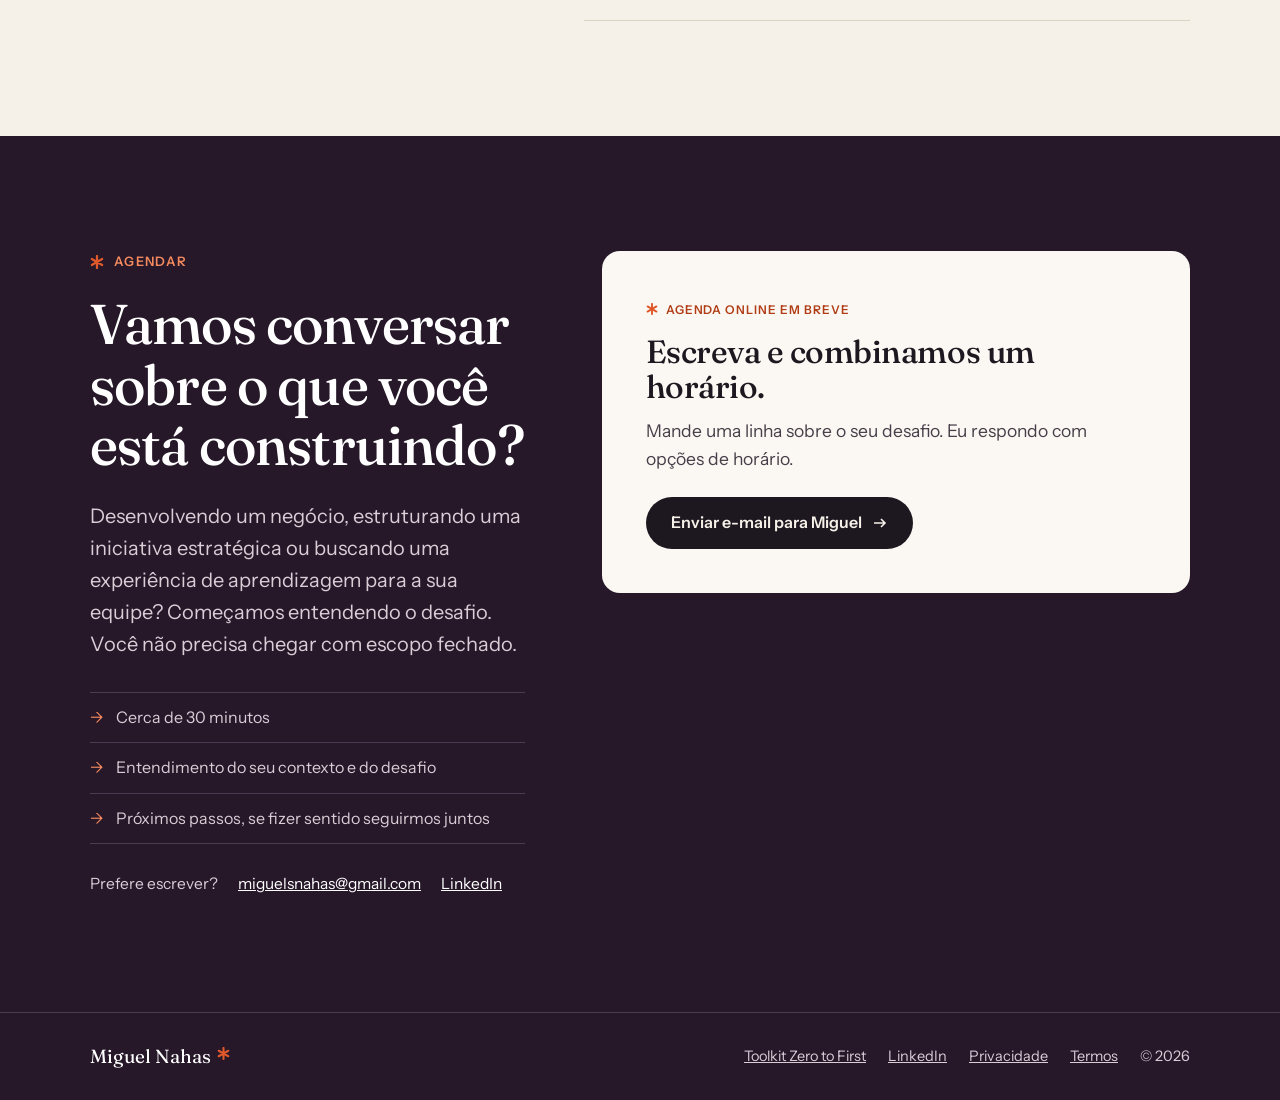
==== commit 1842a786: "Tighten copy (~27% fewer visible characters) and drop low-emphasis blocks - Hero: one supporting sen" ====
--- a/index.html
+++ b/index.html
@@ -189,7 +189,6 @@
   .hero-sub { margin-top: 28px; font-size: clamp(18px, 1.8vw, 21px); color: var(--ink-soft); max-width: 46ch; }
   .hero-sub + .hero-sub { margin-top: 14px; font-size: 17px; color: var(--muted); }
   .hero-actions { margin-top: 36px; display: flex; flex-wrap: wrap; gap: 12px; }
-  .hero-note { margin-top: 14px; font-size: 14.5px; color: var(--muted); }
   .hero-figure { margin: 0; position: relative; }
   .hero-figure img { width: 100%; height: auto; aspect-ratio: 4 / 5; object-fit: cover; object-position: center 22%; border-radius: 18px; background: var(--sand); }
   .hero-figure figcaption {
@@ -205,7 +204,6 @@
   .proof li > span { display: block; margin-top: 6px; font-size: 15.5px; color: var(--ink-soft); }
   .proof-orgs { justify-self: end; max-width: 30ch; display: inline-flex; gap: 8px; align-items: flex-start; font-size: 15px; font-weight: 600; text-decoration: none; border-bottom: 2px solid var(--pers); padding-bottom: 3px; }
   .proof-orgs svg { width: 14px; height: 14px; flex: none; margin-top: 4px; }
-  .proof + .audiences { margin-top: 32px; }
   @media (max-width: 760px) {
     .proof { grid-template-columns: 1fr 1fr; gap: 20px 24px; }
     .proof-orgs { grid-column: 1 / -1; justify-self: start; max-width: none; }
@@ -227,11 +225,11 @@
   .challenge { border-top: 1px solid var(--line); }
   .challenge-list { border-top: 1.5px solid var(--ink); }
   .challenge-item {
-    display: grid; grid-template-columns: 64px minmax(0, 1.1fr) minmax(0, 1fr); gap: 8px 32px;
-    padding: 28px 0; border-bottom: 1px solid var(--line); align-items: baseline;
+    display: grid; grid-template-columns: 64px minmax(0, 1fr); gap: 8px 32px;
+    padding: 24px 0; border-bottom: 1px solid var(--line); align-items: baseline;
   }
   .challenge-item span { font-family: var(--serif); font-style: italic; font-size: 20px; color: var(--pers-ink); }
-  .challenge-item h3 { font-size: clamp(21px, 2.2vw, 26px); line-height: 1.25; }
+  .challenge-item h3 { font-size: clamp(22px, 2.4vw, 30px); line-height: 1.2; max-width: 30ch; }
   .challenge-item p { color: var(--muted); font-size: 16px; }
   .challenge-close { margin-top: 48px; display: grid; grid-template-columns: 64px 1fr auto; gap: 16px 32px; align-items: center; }
   .challenge-close p { grid-column: 2; font-family: var(--serif); font-size: clamp(21px, 2.1vw, 25px); line-height: 1.38; max-width: 48ch; }
@@ -291,11 +289,6 @@
     .stage-validar { padding-bottom: 12px; }
   }
 
-  .applies { margin-top: clamp(56px, 7vw, 80px); padding-top: 28px; border-top: 1px solid var(--plum-line); display: grid; grid-template-columns: 220px 1fr; gap: 16px 32px; align-items: baseline; }
-  .applies > span { font-weight: 600; font-size: 13px; letter-spacing: .1em; text-transform: uppercase; color: #B9A9B8; }
-  .applies ul { display: flex; flex-wrap: wrap; gap: 10px; }
-  .applies li { font-size: 15.5px; padding: 8px 16px; border: 1px solid var(--plum-line); border-radius: 999px; }
-  @media (max-width: 760px) { .applies { grid-template-columns: 1fr; } }
 
   .practice { margin-top: clamp(56px, 7vw, 88px); display: grid; grid-template-columns: 0.85fr 1.15fr; gap: clamp(32px, 5vw, 64px); align-items: center; }
   .practice h3 { font-size: clamp(30px, 3.4vw, 42px); line-height: 1.06; margin-bottom: 16px; }
@@ -344,7 +337,6 @@
   .offer { display: flex; flex-direction: column; padding: 32px 28px 28px; background: var(--card); border: 1px solid var(--line); border-radius: 16px; }
   .offer-letter { font-weight: 600; font-size: 13px; letter-spacing: .1em; text-transform: uppercase; color: var(--pers-ink); }
   .offer h3 { font-size: clamp(25px, 2.4vw, 30px); margin: 14px 0 8px; }
-  .offer-for { font-size: 15px; color: var(--muted); font-weight: 600; margin-bottom: 16px; }
   .offer-desc { color: var(--ink-soft); font-size: 16px; }
   .offer-result { margin-top: 22px; padding: 16px 0 0; border-top: 1px solid var(--line); }
   .offer-result span { display: block; font-weight: 600; font-size: 12px; letter-spacing: .1em; text-transform: uppercase; color: var(--muted); margin-bottom: 6px; }
@@ -352,7 +344,6 @@
   .offer-foot { margin-top: auto; padding-top: 28px; display: flex; flex-direction: column; gap: 14px; align-items: flex-start; }
   .price { font-family: var(--serif); font-size: 26px; line-height: 1.2; }
   .price small { font-family: var(--sans); font-size: 14px; color: var(--muted); margin-left: 6px; }
-  .offer-note { font-size: 14px; color: var(--muted); }
   .offer-foot .btn { width: 100%; }
   @media (max-width: 960px) {
     .offers { grid-template-columns: 1fr; }
@@ -374,16 +365,13 @@
   .shot-painel { aspect-ratio: 1280 / 853; }
   .shot-palco img { object-position: center 20%; }
   .shot-apresentacao img { object-position: center 30%; }
-  .field-formats { margin-top: 32px; display: grid; grid-template-columns: 1fr auto; gap: 20px 40px; align-items: center; }
-  .field-formats ul { display: flex; flex-wrap: wrap; gap: 10px; }
-  .field-formats li { font-size: 15.5px; padding: 8px 16px; border: 1px solid var(--line-strong); border-radius: 999px; background: var(--paper); }
+  .field-formats { margin-top: 28px; display: flex; justify-content: flex-end; }
   @media (max-width: 860px) {
     .gallery { grid-template-columns: 1fr 1fr; }
     .shot-workshop { grid-column: 1 / -1; order: 0; }
     .shot-palco { order: 1; aspect-ratio: 3 / 4; }
     .shot-apresentacao { order: 2; aspect-ratio: 3 / 4; }
     .shot-painel { order: 3; grid-column: 1 / -1; }
-    .field-formats { grid-template-columns: 1fr; }
   }
   @media (max-width: 480px) {
     .shot figcaption { left: 10px; bottom: 10px; font-size: 12.5px; padding: 6px 10px; }
@@ -525,14 +513,12 @@
       <div>
         <p class="hero-kicker"><svg class="ast" aria-hidden="true"><use href="#ast"/></svg>Estratégia, empreendedorismo e educação</p>
         <h1 class="hero-title" id="hero-title">Da ideia à <span class="mark">primeira evidência</span> de valor.</h1>
-        <p class="hero-sub">Sou Miguel Nahas. Ajudo empreendedores, lideranças e profissionais de inovação a transformar desafios em oportunidades, testar caminhos e tirar projetos estratégicos do papel.</p>
-        <p class="hero-sub">Combino estratégia, empreendedorismo, facilitação e experimentação para conectar visão e execução, como facilitador do método Zero to First.</p>
+        <p class="hero-sub">Sou Miguel Nahas, facilitador do método Zero to First. Ajudo empreendedores, lideranças e profissionais de inovação a transformar desafios em oportunidades, testar caminhos e tirar projetos estratégicos do papel.</p>
         <div class="hero-actions">
           <a class="btn btn-primary" href="#agendar" data-schedule data-cta="hero_schedule">Agendar uma conversa
             <svg viewBox="0 0 16 16" fill="none" stroke="currentColor" stroke-width="1.6" aria-hidden="true"><path d="M2 8h11M9 4l4 4-4 4"/></svg></a>
           <a class="btn btn-secondary" href="#zero-to-first" data-cta="hero_method">Conhecer o Zero to First</a>
         </div>
-        <p class="hero-note">Uma conversa inicial de cerca de 30 minutos para entender o seu desafio.</p>
       </div>
       <figure class="hero-figure">
         <img src="assets/miguel-nahas.jpg" alt="Retrato de Miguel Nahas" width="800" height="963" fetchpriority="high">
@@ -541,17 +527,8 @@
     </div>
     <div class="proof" id="highlights" hidden>
       <ul></ul>
-      <a class="proof-orgs" href="#trajetoria">Consultoria e treinamento para empresas como Globo, BTG Pactual, Ajinomoto e Comgás
+      <a class="proof-orgs" href="#trajetoria">Globo, BTG Pactual, Ajinomoto, Comgás e outras empresas atendidas
         <svg viewBox="0 0 16 16" fill="none" stroke="currentColor" stroke-width="1.6" aria-hidden="true"><path d="M8 2v11M4 9l4 4 4-4"/></svg></a>
-    </div>
-    <div class="audiences">
-      <span>Trabalho com</span>
-      <ul>
-        <li>Empreendedores e founders</li>
-        <li>Lideranças e times de inovação</li>
-        <li>Empresas de médio porte</li>
-        <li>Escolas de negócios, hubs e aceleradoras</li>
-      </ul>
     </div>
   </div>
 </section>
@@ -562,20 +539,20 @@
     <div class="section-head">
       <div>
         <p class="eyebrow"><svg class="ast" aria-hidden="true"><use href="#ast"/></svg>O desafio</p>
-        <h2 class="h-section" id="challenge-title">Avançar não é planejar indefinidamente. Nem construir tudo antes de aprender.</h2>
+        <h2 class="h-section" id="challenge-title">Avançar não é planejar para sempre. Nem construir tudo antes de aprender.</h2>
       </div>
       <p class="lead">Muitos projetos travam no mesmo ponto: entre a ideia e a primeira prova de que ela vale a pena. Alguma destas situações parece familiar?</p>
     </div>
     <ol class="challenge-list">
-      <li class="challenge-item reveal"><span>01</span><h3>Uma ideia que ainda não encontrou evidências de demanda.</h3><p>Há entusiasmo e elogios, mas nenhum sinal concreto de que alguém pagaria ou mudaria de comportamento.</p></li>
-      <li class="challenge-item reveal"><span>02</span><h3>Um novo negócio que precisa descobrir seu próximo passo.</h3><p>Já existe algo no ar, mas não está claro onde concentrar tempo e recursos agora.</p></li>
-      <li class="challenge-item reveal"><span>03</span><h3>Um projeto estratégico que permanece no planejamento.</h3><p>O plano está pronto. Falta o primeiro movimento capaz de gerar aprendizado real.</p></li>
-      <li class="challenge-item reveal"><span>04</span><h3>Uma equipe que precisa sair da discussão e começar a experimentar.</h3><p>As opiniões se acumulam e ninguém sabe ao certo o que testar primeiro.</p></li>
-      <li class="challenge-item reveal"><span>05</span><h3>Um programa educacional que precisa gerar aplicação prática.</h3><p>O conteúdo é bom, mas os participantes voltam à rotina sem aplicar o que aprenderam.</p></li>
+      <li class="challenge-item reveal"><span>01</span><h3>Uma ideia que ainda não encontrou evidências de demanda.</h3></li>
+      <li class="challenge-item reveal"><span>02</span><h3>Um novo negócio que precisa descobrir seu próximo passo.</h3></li>
+      <li class="challenge-item reveal"><span>03</span><h3>Um projeto estratégico que permanece no planejamento.</h3></li>
+      <li class="challenge-item reveal"><span>04</span><h3>Uma equipe que precisa sair da discussão e começar a experimentar.</h3></li>
+      <li class="challenge-item reveal"><span>05</span><h3>Um programa educacional que inspira, mas não gera aplicação.</h3></li>
     </ol>
     <div class="challenge-close">
       <span aria-hidden="true"></span>
-      <p>O caminho mais curto costuma ser outro: entender bem o problema, formular hipóteses claras e testá-las com o menor esforço possível, antes de investir mais.</p>
+      <p>O caminho mais curto: entender o problema, formular hipóteses claras e testá-las com o menor esforço possível.</p>
       <a class="text-link" href="#zero-to-first">Ver o método
         <svg viewBox="0 0 16 16" fill="none" stroke="currentColor" stroke-width="1.6" aria-hidden="true"><path d="M8 2v11M4 9l4 4 4-4"/></svg></a>
     </div>
@@ -591,7 +568,7 @@
         <p class="eyebrow"><svg class="ast" aria-hidden="true"><use href="#ast"/></svg>O método</p>
         <h2 class="h-section" id="method-title">Da ideia às <span>primeiras evidências</span>, uma decisão por vez.</h2>
       </div>
-      <p class="lead">Zero to First é o método que facilito com empreendedores, equipes e organizações. Ele organiza o caminho em cinco etapas, apoiadas por ferramentas, canvases, roteiros e dinâmicas.</p>
+      <p class="lead">Cinco etapas, cada uma apoiada por ferramentas práticas, para negócios, produtos, projetos estratégicos e educação empreendedora.</p>
     </div>
 
     <ol class="stages">
@@ -599,63 +576,53 @@
         <div class="stage-top"><span class="stage-dot" aria-hidden="true"></span></div>
         <span class="stage-num">01</span>
         <h3>Entender</h3>
-        <p>Investigar o contexto, o problema, as pessoas envolvidas e as oportunidades.</p>
-        <div class="tools"><span>Ferramentas</span><ul><li>Território de oportunidade</li><li>Avaliação de mercado</li><li>Jobs to Be Done</li><li>Roteiro de entrevista</li><li>Journey Map</li></ul></div>
+        <p>Investigar o contexto, o problema, as pessoas e as oportunidades.</p>
+        <div class="tools"><span>Ferramentas</span><ul><li>Avaliação de mercado</li><li>Jobs to Be Done</li><li>Roteiro de entrevista</li><li>Journey Map</li></ul></div>
       </li>
       <li class="stage reveal">
         <div class="stage-top"><span class="stage-dot" aria-hidden="true"></span></div>
         <span class="stage-num">02</span>
         <h3>Explorar</h3>
         <p>Gerar alternativas, formular hipóteses e definir o que precisa ser aprendido.</p>
-        <div class="tools"><span>Ferramentas</span><ul><li>Beachhead Market</li><li>Matriz CSD</li><li>Problem Statement</li><li>Importância × satisfação</li><li>Working Backwards</li></ul></div>
+        <div class="tools"><span>Ferramentas</span><ul><li>Beachhead Market</li><li>Matriz CSD</li><li>Problem Statement</li><li>Working Backwards</li></ul></div>
       </li>
       <li class="stage reveal">
         <div class="stage-top"><span class="stage-dot" aria-hidden="true"></span></div>
         <span class="stage-num">03</span>
         <h3>Experimentar</h3>
-        <p>Desenhar testes simples, como entrevistas, protótipos e MVPs, para obter evidências.</p>
+        <p>Desenhar testes simples: entrevistas, protótipos e MVPs.</p>
         <div class="tools"><span>Ferramentas</span><ul><li>Seleção de MVP</li><li>Critérios de saída</li></ul></div>
       </li>
       <li class="stage stage-validar reveal">
         <div class="stage-top"><span class="stage-dot" aria-hidden="true"></span></div>
         <span class="stage-num">04</span>
         <h3>Validar</h3>
-        <p>Analisar aprendizados, confrontar suposições e avaliar os sinais de valor.</p>
+        <p>Analisar aprendizados e confrontar suposições com os sinais de valor.</p>
         <div class="tools"><span>Ferramentas</span><ul><li>Build, Measure, Learn</li><li>CSD atualizada</li><li>Métricas iniciais</li></ul></div>
       </li>
       <li class="loop-note" aria-hidden="true">
         <svg viewBox="0 0 24 24" fill="none" stroke="currentColor" stroke-width="2" stroke-linecap="round" stroke-linejoin="round"><path d="M3 12a9 9 0 1 0 3-6.7"/><path d="M3 3v6h6"/></svg>
-        O que você aprende ao validar pode revisar as hipóteses e levar a um novo experimento.
+        Aprendeu algo novo? Revise a hipótese e teste de novo.
       </li>
       <li class="stage stage-last reveal">
         <div class="stage-top"><span class="stage-dot" aria-hidden="true"></span></div>
         <span class="stage-num">05</span>
         <h3>Avançar</h3>
-        <p>Transformar evidências em decisões, iniciativas e próximos passos.</p>
+        <p>Transformar evidências em decisões e próximos passos.</p>
         <div class="tools"><span>Ferramentas</span><ul><li>Stress test</li><li>Modelo de negócio</li></ul></div>
       </li>
       <li class="loop" aria-hidden="true"><p>↺ Aprendeu algo novo? Revise a hipótese e teste de novo.</p></li>
     </ol>
     <p class="visually-hidden">O método é iterativo: o aprendizado da etapa Validar pode levar de volta à etapa Explorar, com hipóteses revisadas e novos experimentos.</p>
 
-    <div class="applies">
-      <span>Onde se aplica</span>
-      <ul>
-        <li>Criação e validação de negócios</li>
-        <li>Desafios organizacionais</li>
-        <li>Desenvolvimento de produtos</li>
-        <li>Projetos estratégicos</li>
-        <li>Educação empreendedora</li>
-      </ul>
-    </div>
 
     <div class="practice">
       <div>
         <h3>Cada etapa termina em uma decisão e um entregável.</h3>
-        <p>O método não fica no conceito. Cada ferramenta responde a uma pergunta concreta e gera um artefato que a equipe usa para decidir: um mapa, uma matriz, uma hipótese, um critério de parada.</p>
+        <p>O método não fica no conceito. Cada ferramenta responde a uma pergunta concreta e gera um artefato para decidir: um mapa, uma matriz, um critério de parada.</p>
         <ul class="modules">
           <li><strong>Problem Framing</strong><span>Descobrir qual problema merece ser resolvido antes de investir em uma solução.</span></li>
-          <li><strong>Launch Track</strong><span>Transformar o problema escolhido em hipóteses, experimentos e um modelo inicial de negócio.</span></li>
+          <li><strong>Launch Track</strong><span>Transformar o problema em hipóteses, experimentos e um modelo inicial de negócio.</span></li>
         </ul>
         <a class="text-link" href="toolkit/" data-entry-link data-cta="method_toolkit">Ver as 18 ferramentas do toolkit
           <svg viewBox="0 0 16 16" fill="none" stroke="currentColor" stroke-width="1.6" aria-hidden="true"><path d="M2 8h11M9 4l4 4-4 4"/></svg></a>
@@ -665,9 +632,9 @@
         <div class="card card-csd">
           <div class="card-title"><b>Matriz CSD</b><span class="tag">Problem Framing</span></div>
           <div class="csd">
-            <div><span class="tag">Certezas</span><span class="c">O público já tenta resolver isso sozinho</span><span class="c">A dor aparece toda semana</span></div>
-            <div><span class="tag">Suposições</span><span class="s tilt">Pagariam para economizar tempo</span><span class="s">Quem usa é quem decide</span></div>
-            <div><span class="tag">Dúvidas</span><span class="d">Qual canal alcança esse público?</span><span class="d tilt">Quanto vale resolver?</span></div>
+            <div><span class="tag">Certezas</span><span class="c">A dor aparece toda semana</span></div>
+            <div><span class="tag">Suposições</span><span class="s tilt">Pagariam para economizar tempo</span></div>
+            <div><span class="tag">Dúvidas</span><span class="d tilt">Quanto vale resolver?</span></div>
           </div>
         </div>
         <div class="card">
@@ -696,16 +663,15 @@
         <p class="eyebrow"><svg class="ast" aria-hidden="true"><use href="#ast"/></svg>Como podemos trabalhar juntos</p>
         <h2 class="h-section" id="offers-title">Três formas de colocar o método em prática.</h2>
       </div>
-      <p class="lead">Do material para aplicar por conta própria a um trabalho desenhado para o seu contexto. Comece pelo que faz sentido agora.</p>
+      <p class="lead">Do material para aplicar sozinho ao trabalho desenhado para o seu contexto.</p>
     </div>
 
     <div class="offers">
       <article class="offer reveal" aria-labelledby="offer-a">
         <span class="offer-letter">A · Por conta própria</span>
         <h3 id="offer-a">Ferramentas e conteúdos práticos</h3>
-        <p class="offer-for">Para quem quer aplicar o Zero to First no próprio projeto</p>
-        <p class="offer-desc">O toolkit Zero to First reúne ferramentas para estruturar problemas, formular hipóteses, conduzir entrevistas e planejar experimentos, com conteúdos gravados e três meses de comunidade.</p>
-        <div class="offer-result"><span>Resultado esperado</span><p>Um problema bem definido, hipóteses explícitas e experimentos com critérios claros de decisão.</p></div>
+        <p class="offer-desc">O toolkit Zero to First: ferramentas, conteúdos gravados e três meses de comunidade para aplicar o método no seu projeto.</p>
+        <div class="offer-result"><span>Resultado</span><p>Um problema bem definido, hipóteses explícitas e experimentos com critérios claros de decisão.</p></div>
         <div class="offer-foot">
           <p class="price" data-entry-price hidden></p>
           <a class="btn btn-accent" href="toolkit/" data-entry-link data-cta="offer_entry_product">Conhecer o material de entrada
@@ -716,9 +682,8 @@
       <article class="offer reveal" aria-labelledby="offer-b">
         <span class="offer-letter">B · Aprendizagem aplicada</span>
         <h3 id="offer-b">Palestras, workshops e educação empreendedora</h3>
-        <p class="offer-for">Para eventos, equipes, escolas de negócios, hubs, aceleradoras e organizações</p>
-        <p class="offer-desc">Palestras, painéis, workshops, módulos e programas práticos sobre resolução de problemas, design thinking, experimentação, validação de oportunidades, desenvolvimento de negócios e IA como apoio ao trabalho.</p>
-        <div class="offer-result"><span>Resultado esperado</span><p>Participantes que saem aplicando: com ferramentas na mão, hipóteses formuladas e próximos passos para os próprios projetos.</p></div>
+        <p class="offer-desc">Palestras, workshops e programas para eventos, equipes, escolas de negócios, hubs e aceleradoras. Temas como validação, experimentação, design thinking e IA no trabalho.</p>
+        <div class="offer-result"><span>Resultado</span><p>Participantes que saem aplicando: com ferramentas na mão e próximos passos para os próprios projetos.</p></div>
         <div class="offer-foot">
           <a class="btn btn-primary" href="#agendar" data-schedule data-cta="offer_workshops">Vamos desenhar uma experiência juntos</a>
         </div>
@@ -727,11 +692,9 @@
       <article class="offer reveal" aria-labelledby="offer-c">
         <span class="offer-letter">C · Sob medida</span>
         <h3 id="offer-c">Estratégia, consultoria e advisory</h3>
-        <p class="offer-for">Para empreendedores, lideranças e organizações</p>
-        <p class="offer-desc">Apoio na estruturação de desafios, no desenvolvimento de negócios, no desenho de programas estratégicos e na experimentação, para transformar ideias em iniciativas concretas.</p>
-        <div class="offer-result"><span>Resultado esperado</span><p>Clareza sobre o problema certo, decisões apoiadas em evidências e próximos passos que a equipe consegue executar.</p></div>
+        <p class="offer-desc">Para empreendedores, lideranças e organizações estruturarem desafios, novos negócios e programas estratégicos. Formato definido caso a caso.</p>
+        <div class="offer-result"><span>Resultado</span><p>Clareza sobre o problema certo, decisões apoiadas em evidências e próximos passos executáveis.</p></div>
         <div class="offer-foot">
-          <p class="offer-note">O formato é definido a partir do contexto, do desafio e do resultado esperado.</p>
           <a class="btn btn-primary" href="#agendar" data-schedule data-cta="offer_advisory">Conversar sobre meu desafio</a>
         </div>
       </article>
@@ -747,7 +710,7 @@
         <p class="eyebrow"><svg class="ast" aria-hidden="true"><use href="#ast"/></svg>Na prática</p>
         <h2 class="h-section" id="field-title">No palco, em painéis e na sala de trabalho.</h2>
       </div>
-      <p class="lead">É nesses espaços que o meu trabalho acontece: conversando com quem está construindo, facilitando grupos e levando o método para situações reais.</p>
+      <p class="lead">Palestras, painéis e workshops: é onde o método encontra situações reais.</p>
     </div>
     <div class="gallery">
       <figure class="shot shot-workshop reveal">
@@ -768,12 +731,6 @@
       </figure>
     </div>
     <div class="field-formats">
-      <ul aria-label="Formatos">
-        <li>Palestras</li>
-        <li>Painéis e conversas</li>
-        <li>Workshops e facilitação</li>
-        <li>Programas de aprendizagem</li>
-      </ul>
       <a class="btn btn-primary" href="#agendar" data-schedule data-cta="field_invite">Convidar para um evento ou workshop
         <svg viewBox="0 0 16 16" fill="none" stroke="currentColor" stroke-width="1.6" aria-hidden="true"><path d="M2 8h11M9 4l4 4-4 4"/></svg></a>
     </div>
@@ -795,17 +752,16 @@
       </ul>
     </div>
     <div class="about-body">
-      <p class="about-lead">Minha trajetória foi construída onde estratégia, empreendedorismo e educação se encontram, quase sempre do lado de quem precisa fazer as coisas acontecerem.</p>
-      <p>Como cofundador e liderança executiva da Future Dojo, participei da construção de uma edtech: estratégia, portfólio de produtos, operações, workshops corporativos e o desenho de experiências de aprendizagem e inovação.</p>
-      <p>Como sócio da ACE Ventures, atuei em cultura, desenvolvimento organizacional e parcerias, perto de fundadores, executivos e lideranças em momentos de crescimento e transformação.</p>
-      <p>Hoje, como Ventures Lead na Link School of Business, trabalho com educação empreendedora e com o desenvolvimento do ecossistema de startups, conectando aprendizagem, negócios, mentores e parceiros.</p>
-      <p>Ao longo desse caminho, mentorei e acelerei mais de 100 startups, dei mais de 100 aulas, palestras e participações em podcasts e prestei serviços de consultoria de inovação, estratégia e treinamento para empresas de diferentes setores.</p>
-      <p class="about-close">Como facilitador do Zero to First, levo essa experiência para empreendedores, equipes e organizações: um jeito estruturado de sair da ideia e chegar às primeiras evidências de valor.</p>
+      <p class="about-lead">Construí minha trajetória entre estratégia, empreendedorismo e educação, sempre do lado de quem faz acontecer.</p>
+      <p>Cofundei a Future Dojo, uma edtech onde liderei estratégia, portfólio de produtos, operações e workshops corporativos de inovação e aprendizagem.</p>
+      <p>Como sócio da ACE Ventures, atuei em cultura, desenvolvimento organizacional e parcerias, perto de fundadores e executivos em momentos de crescimento.</p>
+      <p>Hoje, como Ventures Lead na Link School of Business, trabalho com educação empreendedora e com o ecossistema de startups, conectando aprendizagem, negócios, mentores e parceiros.</p>
+            <p class="about-close">No caminho, foram mais de 100 startups mentoradas e aceleradas e mais de 100 aulas, palestras e podcasts. Como facilitador do Zero to First, levo essa experiência para empreendedores, equipes e organizações.</p>
 
       <div class="orgs">
         <h3>Consultoria de inovação, estratégia e treinamento para</h3>
         <ul><li>Globo</li><li>BTG Pactual</li><li>Ajinomoto</li><li>Comgás</li><li>FTD</li><li>Renner</li><li>BRF</li><li>Eneva</li><li>Grupo Águia Branca</li></ul>
-        <p>Entre outras empresas. Os nomes são citados como referência de experiência e não implicam endosso.</p>
+        <p>Entre outras. Citadas como referência, sem implicar endosso.</p>
       </div>
 
       <div class="quotes" id="testimonials" hidden></div>
@@ -822,15 +778,13 @@
     </div>
     <div class="faq-list">
       <details><summary>Como funciona a primeira conversa?</summary>
-        <p>É uma conversa de cerca de 30 minutos para entender o seu contexto e o desafio. Você não precisa chegar com um escopo fechado: a partir dela, avaliamos juntos se faz sentido trabalharmos e em qual formato.</p></details>
-      <details><summary>Você trabalha com negócios em estágio inicial?</summary>
-        <p>Sim. Trabalho com empreendedores e founders que estão desenvolvendo ou validando negócios, com lideranças de empresas e com organizações educacionais. O formato depende do momento de cada projeto.</p></details>
+        <p>Cerca de 30 minutos para entender o seu desafio. Você não precisa chegar com escopo fechado.</p></details>
       <details><summary>Posso convidar você para uma palestra ou painel?</summary>
-        <p>Sim. Agende uma conversa ou escreva contando o evento, o público e o tema. A partir disso, combinamos o formato.</p></details>
+        <p>Sim. Conte o evento, o público e o tema, e combinamos o formato.</p></details>
       <details><summary>Qual a diferença entre o toolkit e trabalhar junto?</summary>
-        <p>O toolkit é para aplicar o Zero to First por conta própria, no seu ritmo. Nos workshops e na consultoria, aplicamos o método juntos, adaptado ao seu contexto, ao seu público e ao resultado que você busca.</p></details>
+        <p>O toolkit é para aplicar o método sozinho, no seu ritmo. Nos workshops e na consultoria, aplicamos juntos, adaptado ao seu contexto.</p></details>
       <details><summary>Como é definido o investimento em workshops e consultoria?</summary>
-        <p>A partir do desafio, do escopo e do formato combinados. Por isso não há pacotes fechados: depois da conversa inicial, a proposta é desenhada para o seu caso.</p></details>
+        <p>Pelo desafio e pelo escopo. Não há pacotes fechados: a proposta vem depois da conversa.</p></details>
     </div>
   </div>
 </section>
@@ -841,12 +795,11 @@
     <div>
       <p class="eyebrow"><svg class="ast" aria-hidden="true"><use href="#ast"/></svg>Agendar</p>
       <h2 class="h-section" id="schedule-title">Vamos conversar sobre o que você está construindo?</h2>
-      <p class="lead">Se você está desenvolvendo um negócio, estruturando uma iniciativa estratégica ou buscando uma experiência de aprendizagem mais prática para sua equipe ou comunidade, podemos explorar possibilidades juntos.</p>
-      <p class="lead">Você não precisa chegar com um escopo fechado. Podemos começar entendendo o desafio e avaliando o melhor caminho.</p>
+      <p class="lead">Desenvolvendo um negócio, estruturando uma iniciativa estratégica ou buscando uma experiência de aprendizagem para a sua equipe? Começamos entendendo o desafio. Você não precisa chegar com escopo fechado.</p>
       <ul class="expect" aria-label="O que esperar da conversa">
         <li>Cerca de 30 minutos</li>
         <li>Entendimento do seu contexto e do desafio</li>
-        <li>Próximos passos possíveis, se fizer sentido seguirmos juntos</li>
+        <li>Próximos passos, se fizer sentido seguirmos juntos</li>
       </ul>
       <p class="alt-contact">Prefere escrever?
         <a href="mailto:miguelsnahas@gmail.com" data-email data-cta="contact_email">miguelsnahas@gmail.com</a>
@@ -861,7 +814,7 @@
       <div class="booking-pending" id="booking-pending">
         <span class="tag"><svg class="ast" aria-hidden="true"><use href="#ast"/></svg>Agenda online em breve</span>
         <h3>Escreva e combinamos um horário.</h3>
-        <p>Envie uma linha sobre o seu desafio para o e-mail abaixo. Eu respondo com opções de horário para a conversa.</p>
+        <p>Mande uma linha sobre o seu desafio. Eu respondo com opções de horário.</p>
         <a class="btn btn-primary" href="mailto:miguelsnahas@gmail.com" data-email data-email-subject="Conversa sobre um desafio" data-cta="schedule_email_fallback">Enviar e-mail para Miguel
           <svg viewBox="0 0 16 16" fill="none" stroke="currentColor" stroke-width="1.6" aria-hidden="true"><path d="M2 8h11M9 4l4 4-4 4"/></svg></a>
       </div>
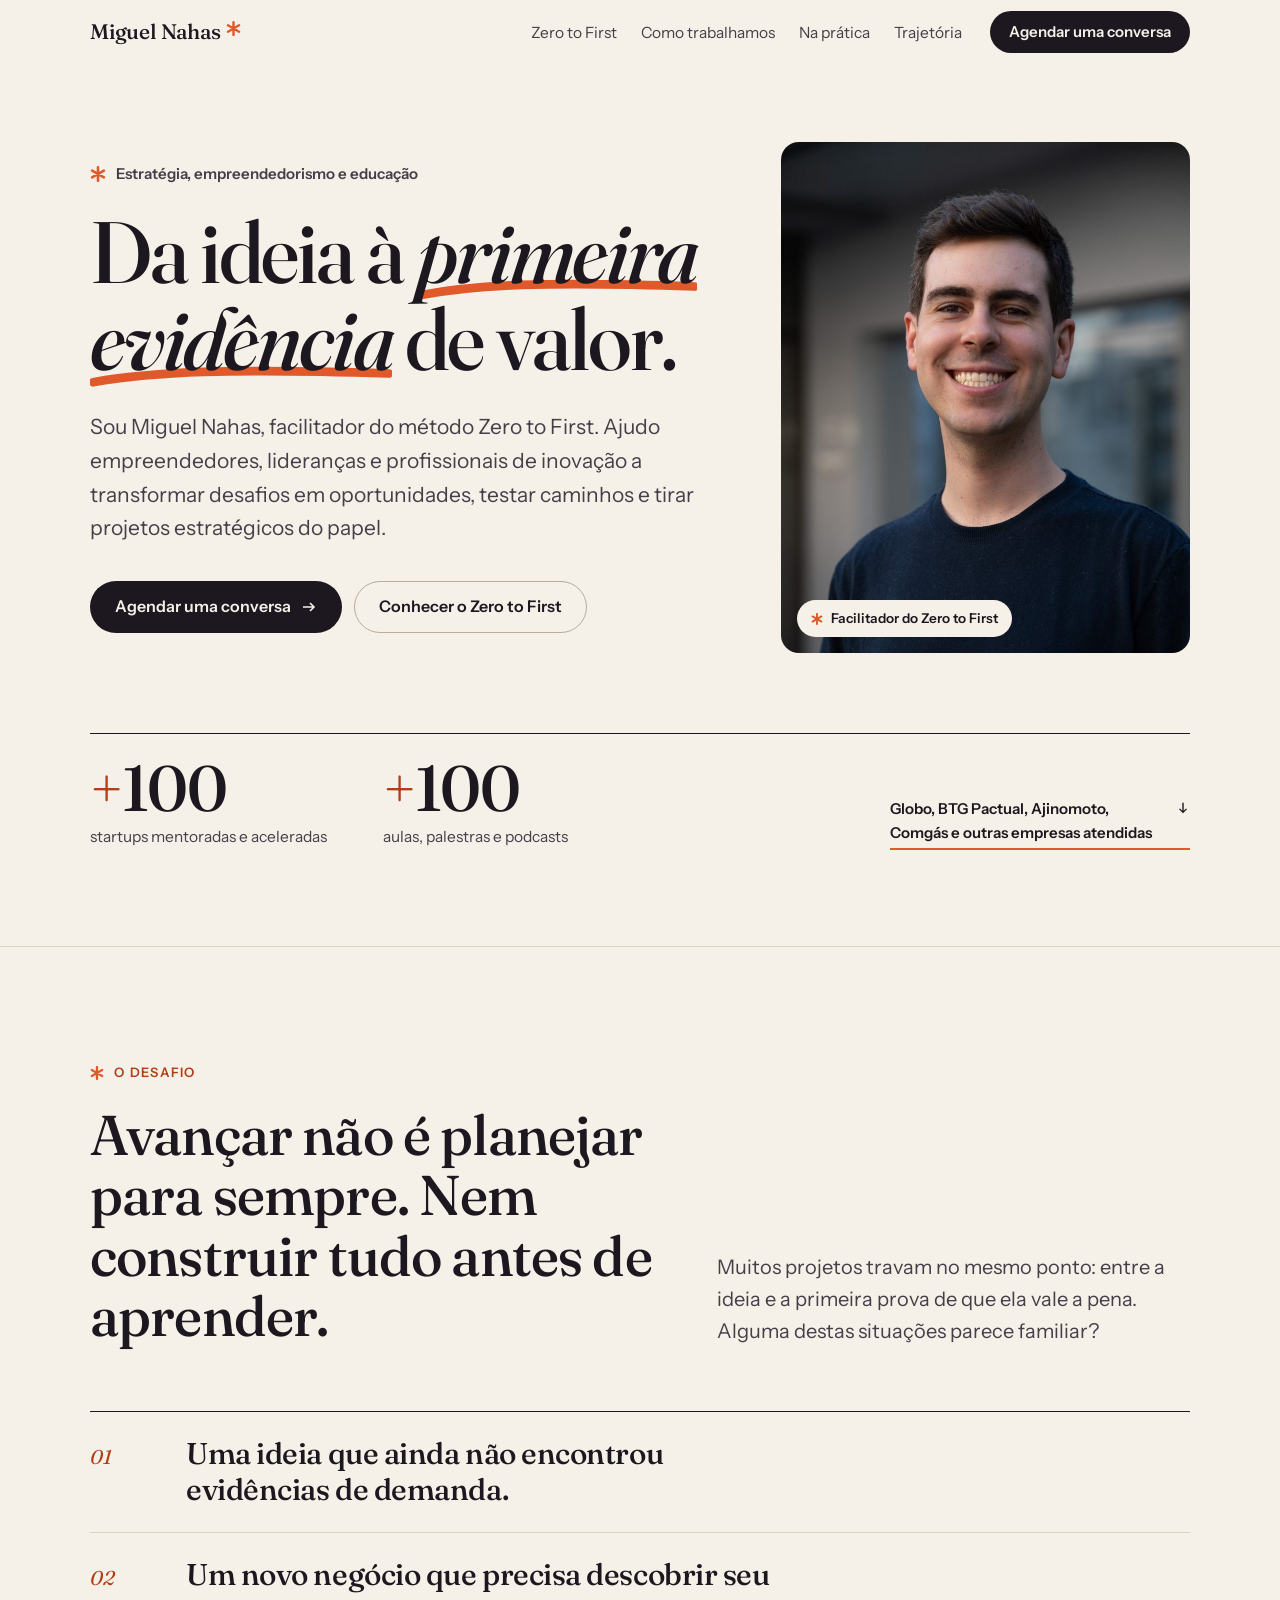
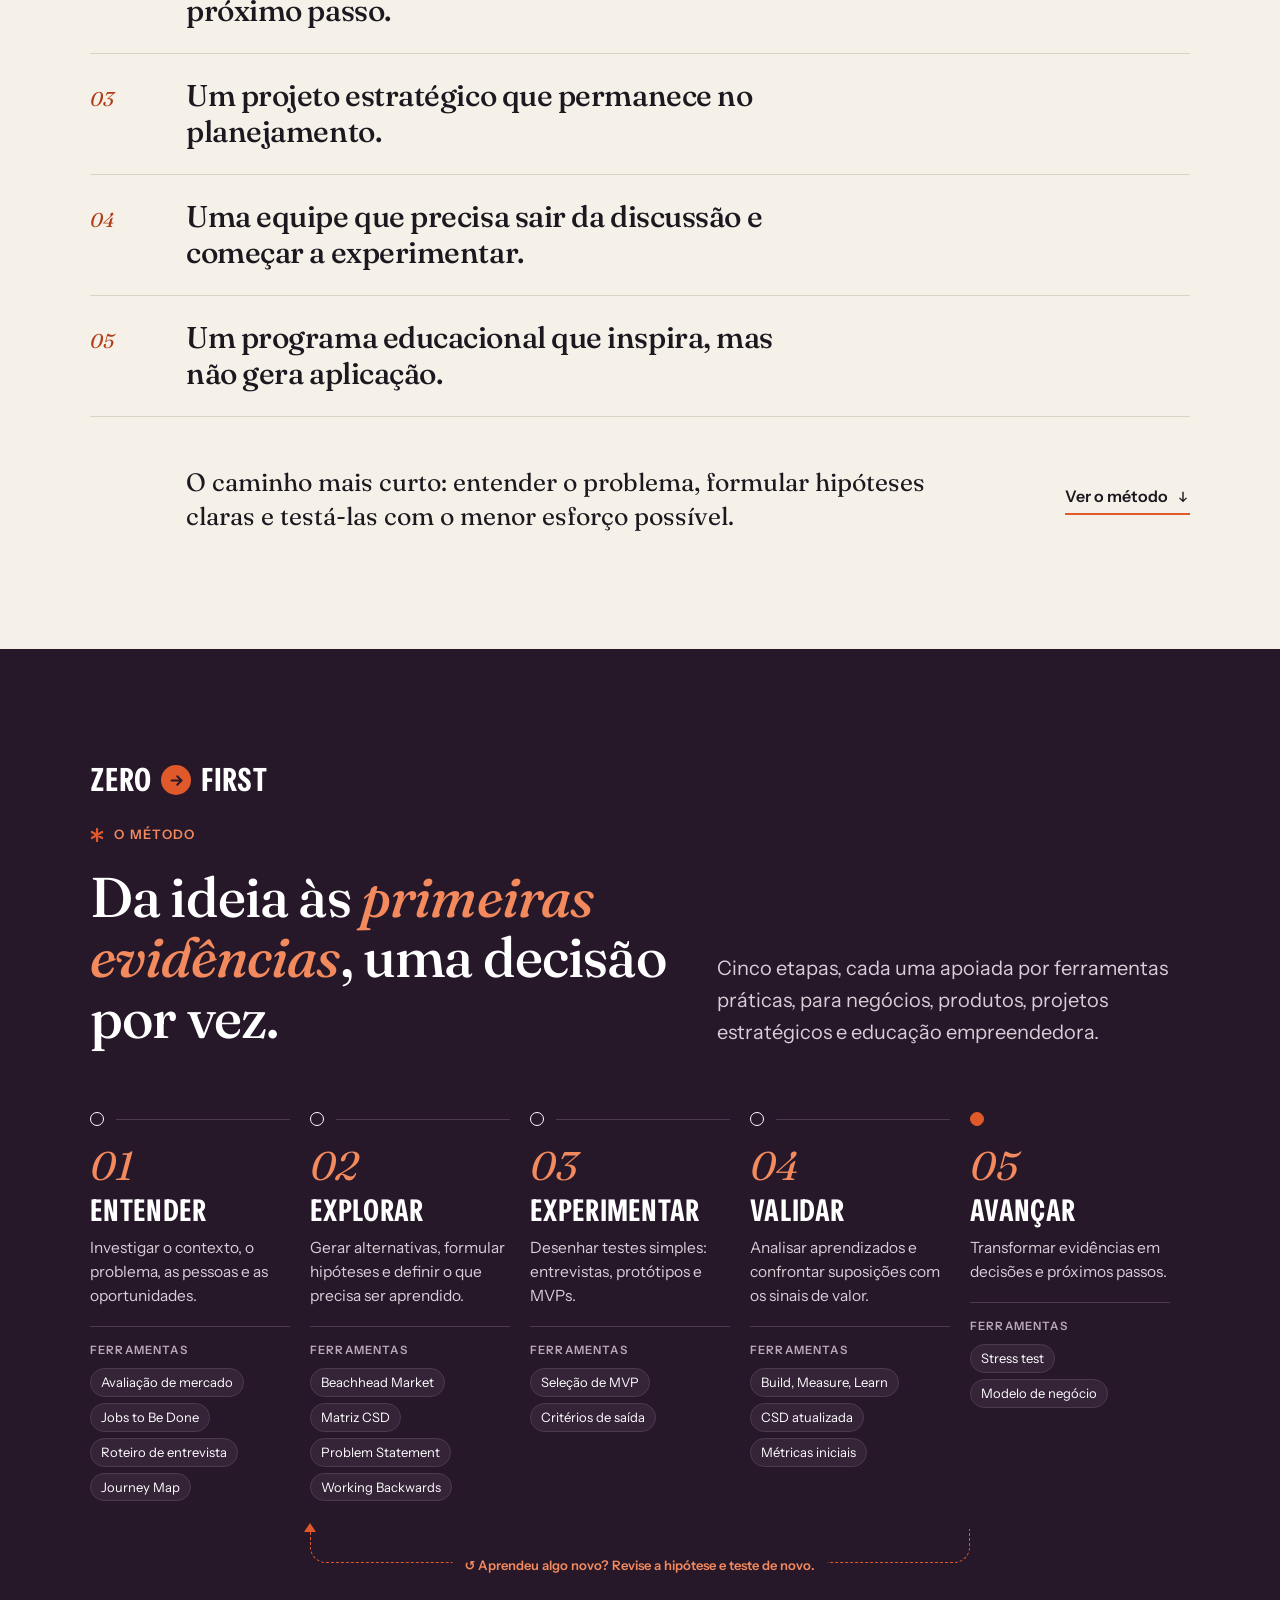
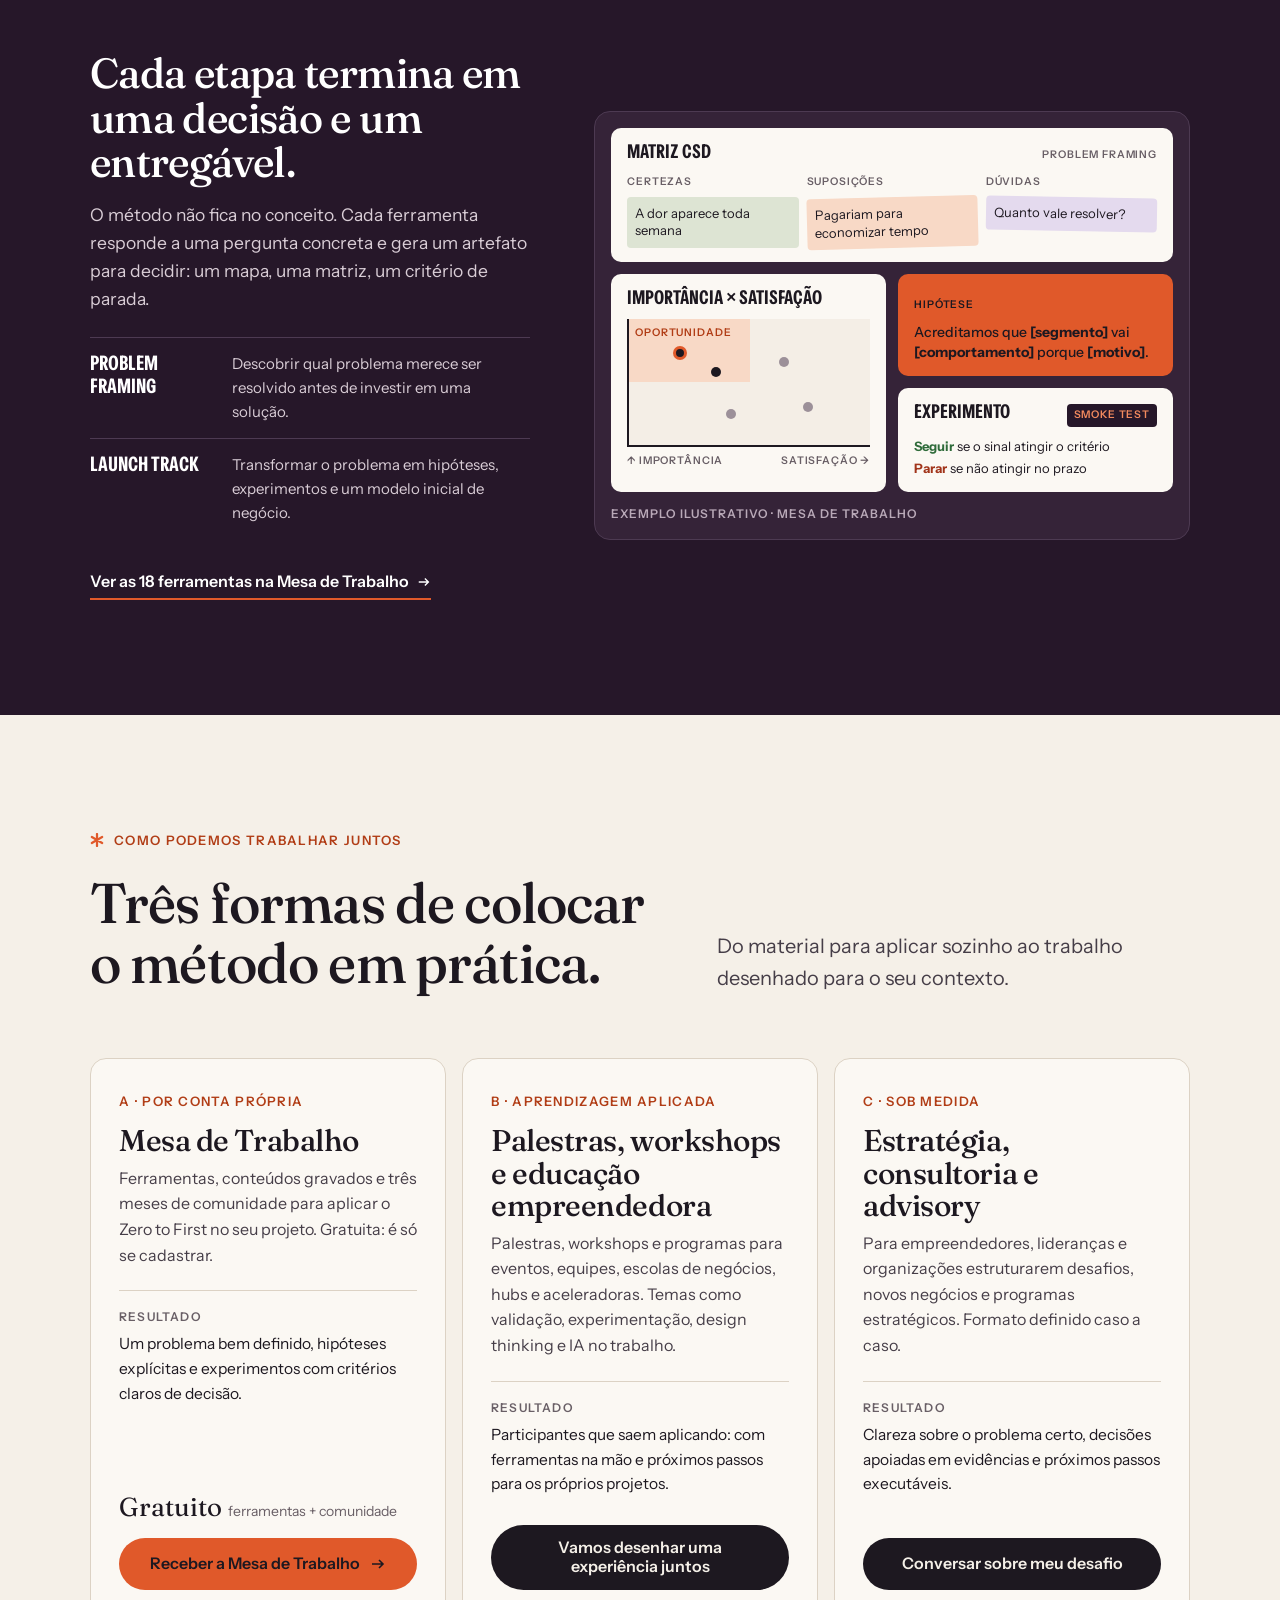
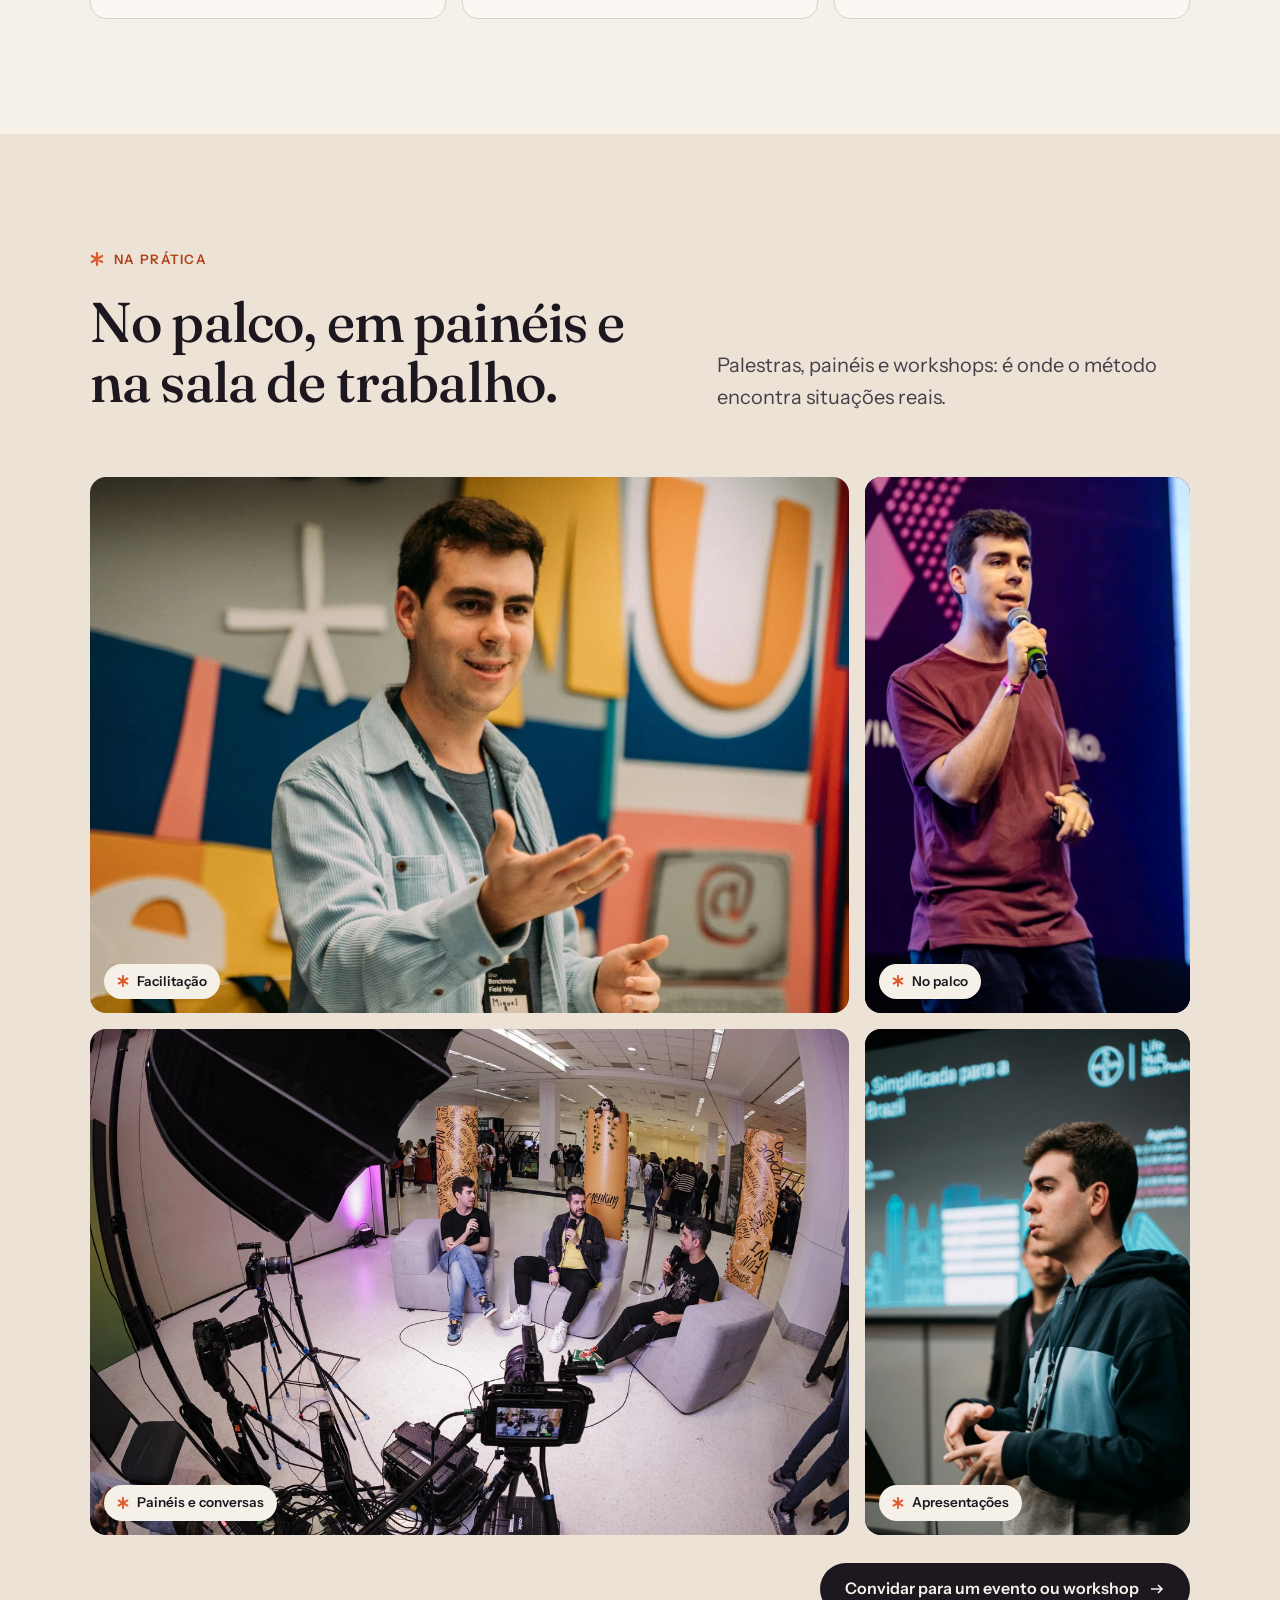
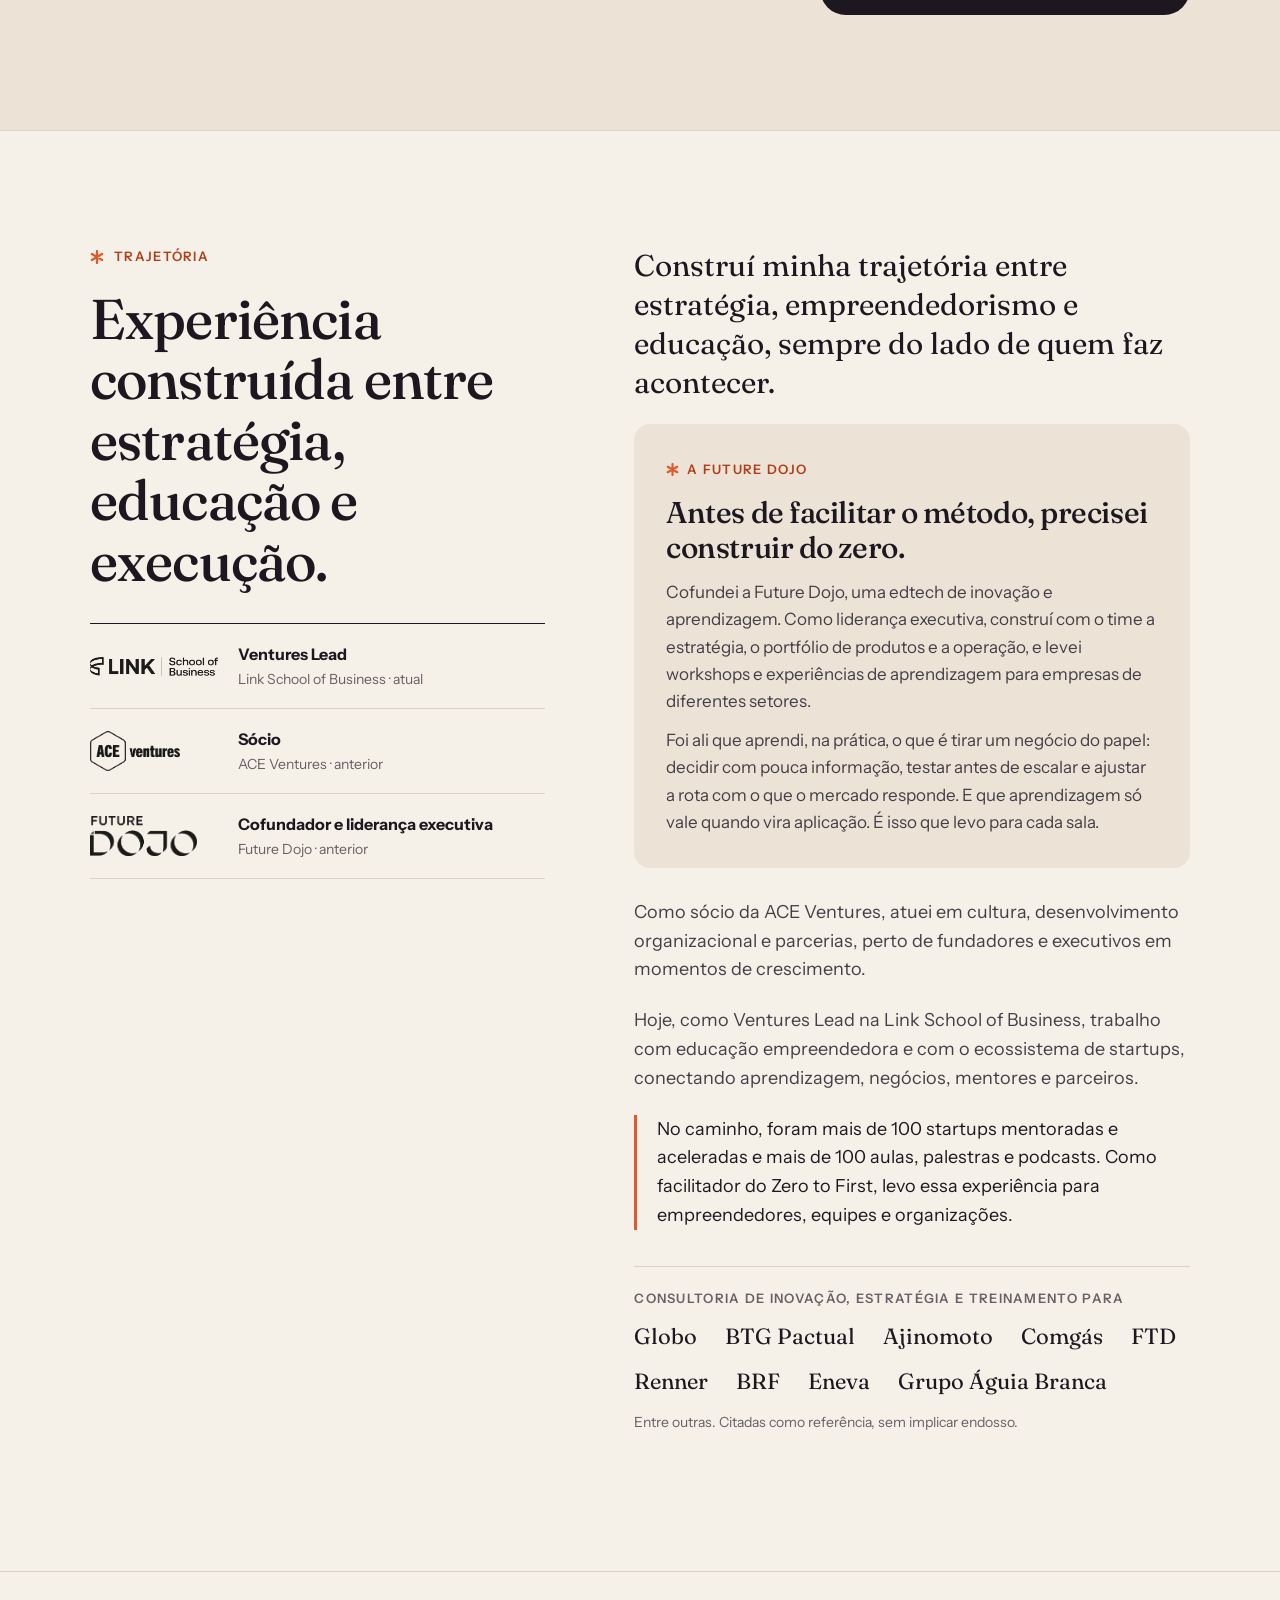
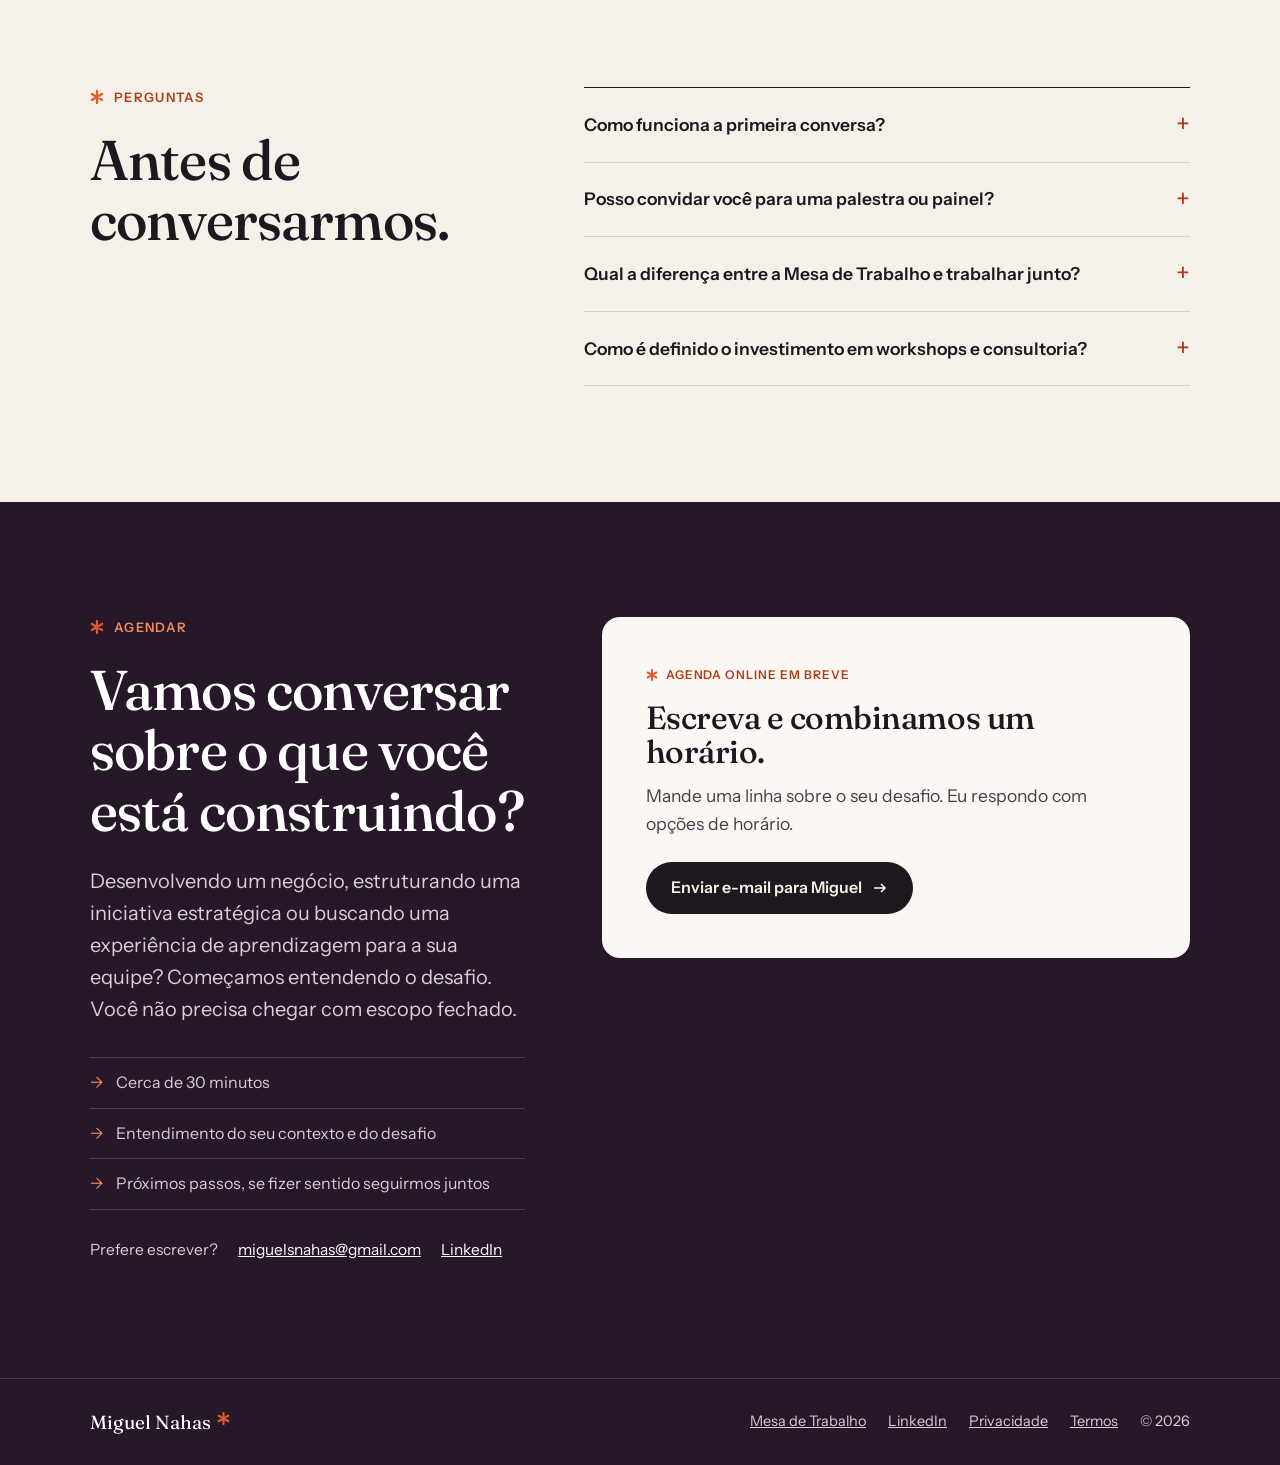
==== commit 8a93180f: "Rename toolkit to Mesa de Trabalho, make it free with a sign-up form, add Future Dojo story - Toolki" ====
--- a/index.html
+++ b/index.html
@@ -29,7 +29,7 @@
   A página já envia para window.dataLayer:
     - "cta_click"           { cta, destination }   em todo clique de botão com data-cta
     - "schedule_completed"  {}                     quando um agendamento é concluído no Calendly
-  Os parâmetros utm_* da URL são repassados ao Calendly e ao link do toolkit.
+  Os parâmetros utm_* da URL são repassados ao Calendly e ao link da Mesa de Trabalho.
 -->
 
 <link rel="preconnect" href="https://fonts.googleapis.com">
@@ -396,6 +396,12 @@
   .timeline small { display: block; font-size: 14px; color: var(--muted); }
   .about-body p { font-size: 18px; color: var(--ink-soft); margin-bottom: 22px; max-width: 62ch; }
   .about-body p.about-lead { font-family: var(--serif); font-size: clamp(24px, 2.5vw, 30px); line-height: 1.3; color: var(--ink); }
+  .story { margin: 4px 0 30px; padding: clamp(22px, 3vw, 32px); background: var(--sand); border-radius: 16px; }
+  .story-tag { display: inline-flex; align-items: center; gap: 8px; font-weight: 600; font-size: 13px; letter-spacing: .1em; text-transform: uppercase; color: var(--pers-ink); }
+  .story-tag .ast { width: 13px; height: 13px; }
+  .story h3 { font-size: clamp(24px, 2.4vw, 30px); line-height: 1.15; margin: 12px 0 14px; }
+  .about-body .story p { font-size: 17px; margin-bottom: 12px; }
+  .about-body .story p:last-child { margin-bottom: 0; }
   .about-body p.about-close { border-left: 3px solid var(--pers); padding-left: 20px; color: var(--ink); }
   .orgs { margin-top: 36px; padding-top: 24px; border-top: 1px solid var(--line); }
   .orgs h3, .highlights h3 { font-family: var(--sans); font-weight: 600; font-size: 13px; letter-spacing: .1em; text-transform: uppercase; color: var(--muted); margin-bottom: 14px; }
@@ -624,11 +630,11 @@
           <li><strong>Problem Framing</strong><span>Descobrir qual problema merece ser resolvido antes de investir em uma solução.</span></li>
           <li><strong>Launch Track</strong><span>Transformar o problema em hipóteses, experimentos e um modelo inicial de negócio.</span></li>
         </ul>
-        <a class="text-link" href="toolkit/" data-entry-link data-cta="method_toolkit">Ver as 18 ferramentas do toolkit
+        <a class="text-link" href="toolkit/" data-entry-link data-cta="method_toolkit">Ver as 18 ferramentas na Mesa de Trabalho
           <svg viewBox="0 0 16 16" fill="none" stroke="currentColor" stroke-width="1.6" aria-hidden="true"><path d="M2 8h11M9 4l4 4-4 4"/></svg></a>
       </div>
 
-      <figure class="board" aria-label="Exemplo ilustrativo de artefatos do toolkit: matriz CSD, matriz de importância versus satisfação, uma hipótese e um experimento com critérios de saída">
+      <figure class="board" aria-label="Exemplo ilustrativo de ferramentas da Mesa de Trabalho: matriz CSD, matriz de importância versus satisfação, uma hipótese e um experimento com critérios de saída">
         <div class="card card-csd">
           <div class="card-title"><b>Matriz CSD</b><span class="tag">Problem Framing</span></div>
           <div class="csd">
@@ -649,7 +655,7 @@
             <div class="exp"><span><strong style="color:#2F6B3A">Seguir</strong> se o sinal atingir o critério</span><span><strong style="color:#A1341A">Parar</strong> se não atingir no prazo</span></div>
           </div>
         </div>
-        <figcaption>Exemplo ilustrativo de artefatos do toolkit</figcaption>
+        <figcaption>Exemplo ilustrativo · Mesa de Trabalho</figcaption>
       </figure>
     </div>
   </div>
@@ -669,12 +675,12 @@
     <div class="offers">
       <article class="offer reveal" aria-labelledby="offer-a">
         <span class="offer-letter">A · Por conta própria</span>
-        <h3 id="offer-a">Ferramentas e conteúdos práticos</h3>
-        <p class="offer-desc">O toolkit Zero to First: ferramentas, conteúdos gravados e três meses de comunidade para aplicar o método no seu projeto.</p>
+        <h3 id="offer-a">Mesa de Trabalho</h3>
+        <p class="offer-desc">Ferramentas, conteúdos gravados e três meses de comunidade para aplicar o Zero to First no seu projeto. Gratuita: é só se cadastrar.</p>
         <div class="offer-result"><span>Resultado</span><p>Um problema bem definido, hipóteses explícitas e experimentos com critérios claros de decisão.</p></div>
         <div class="offer-foot">
           <p class="price" data-entry-price hidden></p>
-          <a class="btn btn-accent" href="toolkit/" data-entry-link data-cta="offer_entry_product">Conhecer o material de entrada
+          <a class="btn btn-accent" href="toolkit/" data-entry-link data-cta="offer_entry_product">Receber a Mesa de Trabalho
             <svg viewBox="0 0 16 16" fill="none" stroke="currentColor" stroke-width="1.6" aria-hidden="true"><path d="M2 8h11M9 4l4 4-4 4"/></svg></a>
         </div>
       </article>
@@ -753,10 +759,15 @@
     </div>
     <div class="about-body">
       <p class="about-lead">Construí minha trajetória entre estratégia, empreendedorismo e educação, sempre do lado de quem faz acontecer.</p>
-      <p>Cofundei a Future Dojo, uma edtech onde liderei estratégia, portfólio de produtos, operações e workshops corporativos de inovação e aprendizagem.</p>
+      <div class="story">
+        <span class="story-tag"><svg class="ast" aria-hidden="true"><use href="#ast"/></svg>A Future Dojo</span>
+        <h3>Antes de facilitar o método, precisei construir do zero.</h3>
+        <p>Cofundei a Future Dojo, uma edtech de inovação e aprendizagem. Como liderança executiva, construí com o time a estratégia, o portfólio de produtos e a operação, e levei workshops e experiências de aprendizagem para empresas de diferentes setores.</p>
+        <p>Foi ali que aprendi, na prática, o que é tirar um negócio do papel: decidir com pouca informação, testar antes de escalar e ajustar a rota com o que o mercado responde. E que aprendizagem só vale quando vira aplicação. É isso que levo para cada sala.</p>
+      </div>
       <p>Como sócio da ACE Ventures, atuei em cultura, desenvolvimento organizacional e parcerias, perto de fundadores e executivos em momentos de crescimento.</p>
       <p>Hoje, como Ventures Lead na Link School of Business, trabalho com educação empreendedora e com o ecossistema de startups, conectando aprendizagem, negócios, mentores e parceiros.</p>
-            <p class="about-close">No caminho, foram mais de 100 startups mentoradas e aceleradas e mais de 100 aulas, palestras e podcasts. Como facilitador do Zero to First, levo essa experiência para empreendedores, equipes e organizações.</p>
+      <p class="about-close">No caminho, foram mais de 100 startups mentoradas e aceleradas e mais de 100 aulas, palestras e podcasts. Como facilitador do Zero to First, levo essa experiência para empreendedores, equipes e organizações.</p>
 
       <div class="orgs">
         <h3>Consultoria de inovação, estratégia e treinamento para</h3>
@@ -781,8 +792,8 @@
         <p>Cerca de 30 minutos para entender o seu desafio. Você não precisa chegar com escopo fechado.</p></details>
       <details><summary>Posso convidar você para uma palestra ou painel?</summary>
         <p>Sim. Conte o evento, o público e o tema, e combinamos o formato.</p></details>
-      <details><summary>Qual a diferença entre o toolkit e trabalhar junto?</summary>
-        <p>O toolkit é para aplicar o método sozinho, no seu ritmo. Nos workshops e na consultoria, aplicamos juntos, adaptado ao seu contexto.</p></details>
+      <details><summary>Qual a diferença entre a Mesa de Trabalho e trabalhar junto?</summary>
+        <p>A Mesa de Trabalho é para aplicar o método sozinho, no seu ritmo. Nos workshops e na consultoria, aplicamos juntos, adaptado ao seu contexto.</p></details>
       <details><summary>Como é definido o investimento em workshops e consultoria?</summary>
         <p>Pelo desafio e pelo escopo. Não há pacotes fechados: a proposta vem depois da conversa.</p></details>
     </div>
@@ -828,7 +839,7 @@
   <div class="container footer-inner">
     <p class="footer-brand">Miguel Nahas<svg class="ast" aria-hidden="true"><use href="#ast"/></svg></p>
     <div class="footer-links">
-      <a href="toolkit/" data-entry-link>Toolkit Zero to First</a>
+      <a href="toolkit/" data-entry-link>Mesa de Trabalho</a>
       <a href="#" data-linkedin hidden>LinkedIn</a>
       <a href="privacidade.html">Privacidade</a>
       <a href="termos.html">Termos</a>
@@ -847,9 +858,9 @@
   // Vazio = a seção de agendamento mostra o contato por e-mail.
   calendlyUrl: "",
 
-  // Produto de entrada (Frente A). O link leva à página do toolkit, que tem o checkout.
-  // Deixe price vazio para esconder o preço.
-  entryProduct: { url: "toolkit/", price: "R$ 27,90", priceNote: "pagamento único" },
+  // Produto de entrada (Frente A): a Mesa de Trabalho, com cadastro gratuito.
+  // Deixe price vazio para esconder o selo de preço.
+  entryProduct: { url: "toolkit/", price: "Gratuito", priceNote: "ferramentas + comunidade" },
 
   email: "miguelsnahas@gmail.com",
 
@@ -876,7 +887,7 @@
   document.documentElement.classList.add("js");
   window.dataLayer = window.dataLayer || [];
 
-  // Origem do tráfego: guarda utm_* da URL para repassar ao Calendly e ao toolkit
+  // Origem do tráfego: guarda utm_* da URL para repassar ao Calendly e à Mesa de Trabalho
   var UTM_KEYS = ["utm_source", "utm_medium", "utm_campaign", "utm_content", "utm_term"];
   var utm = {};
   try {
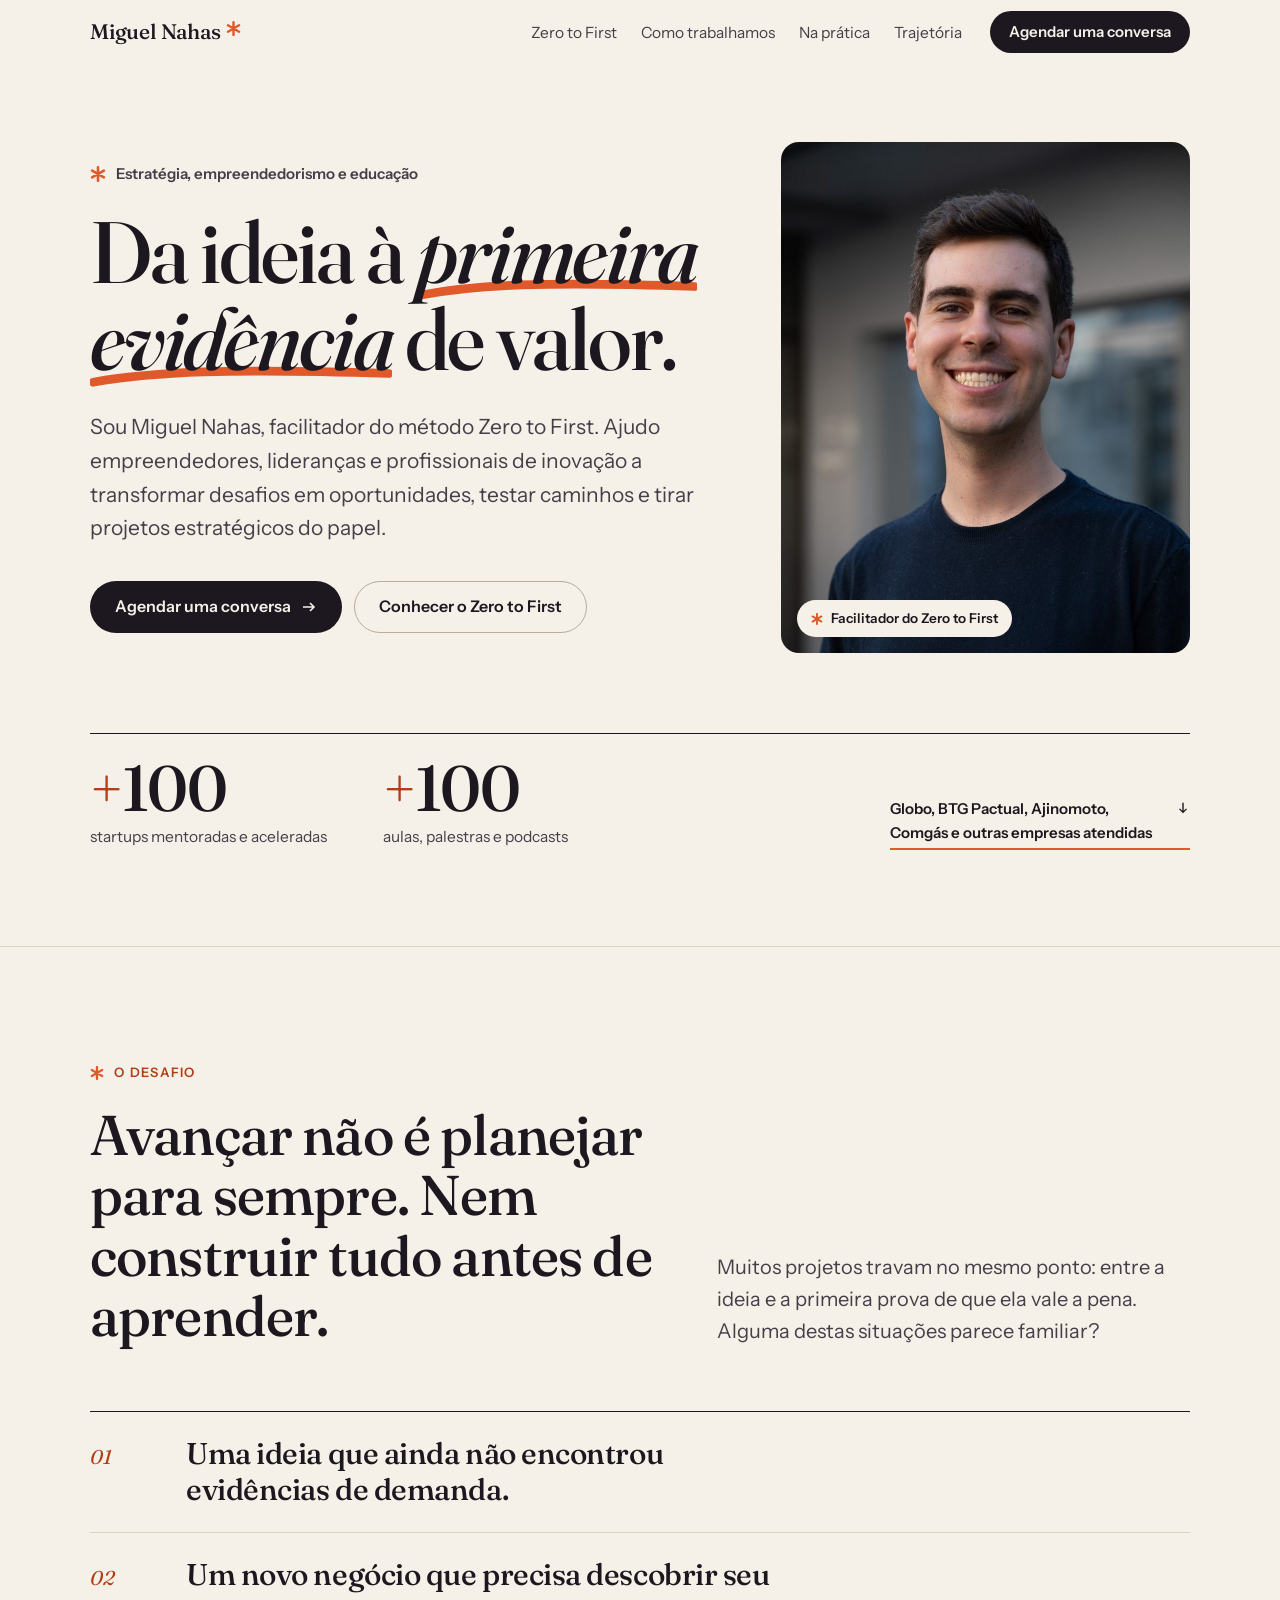
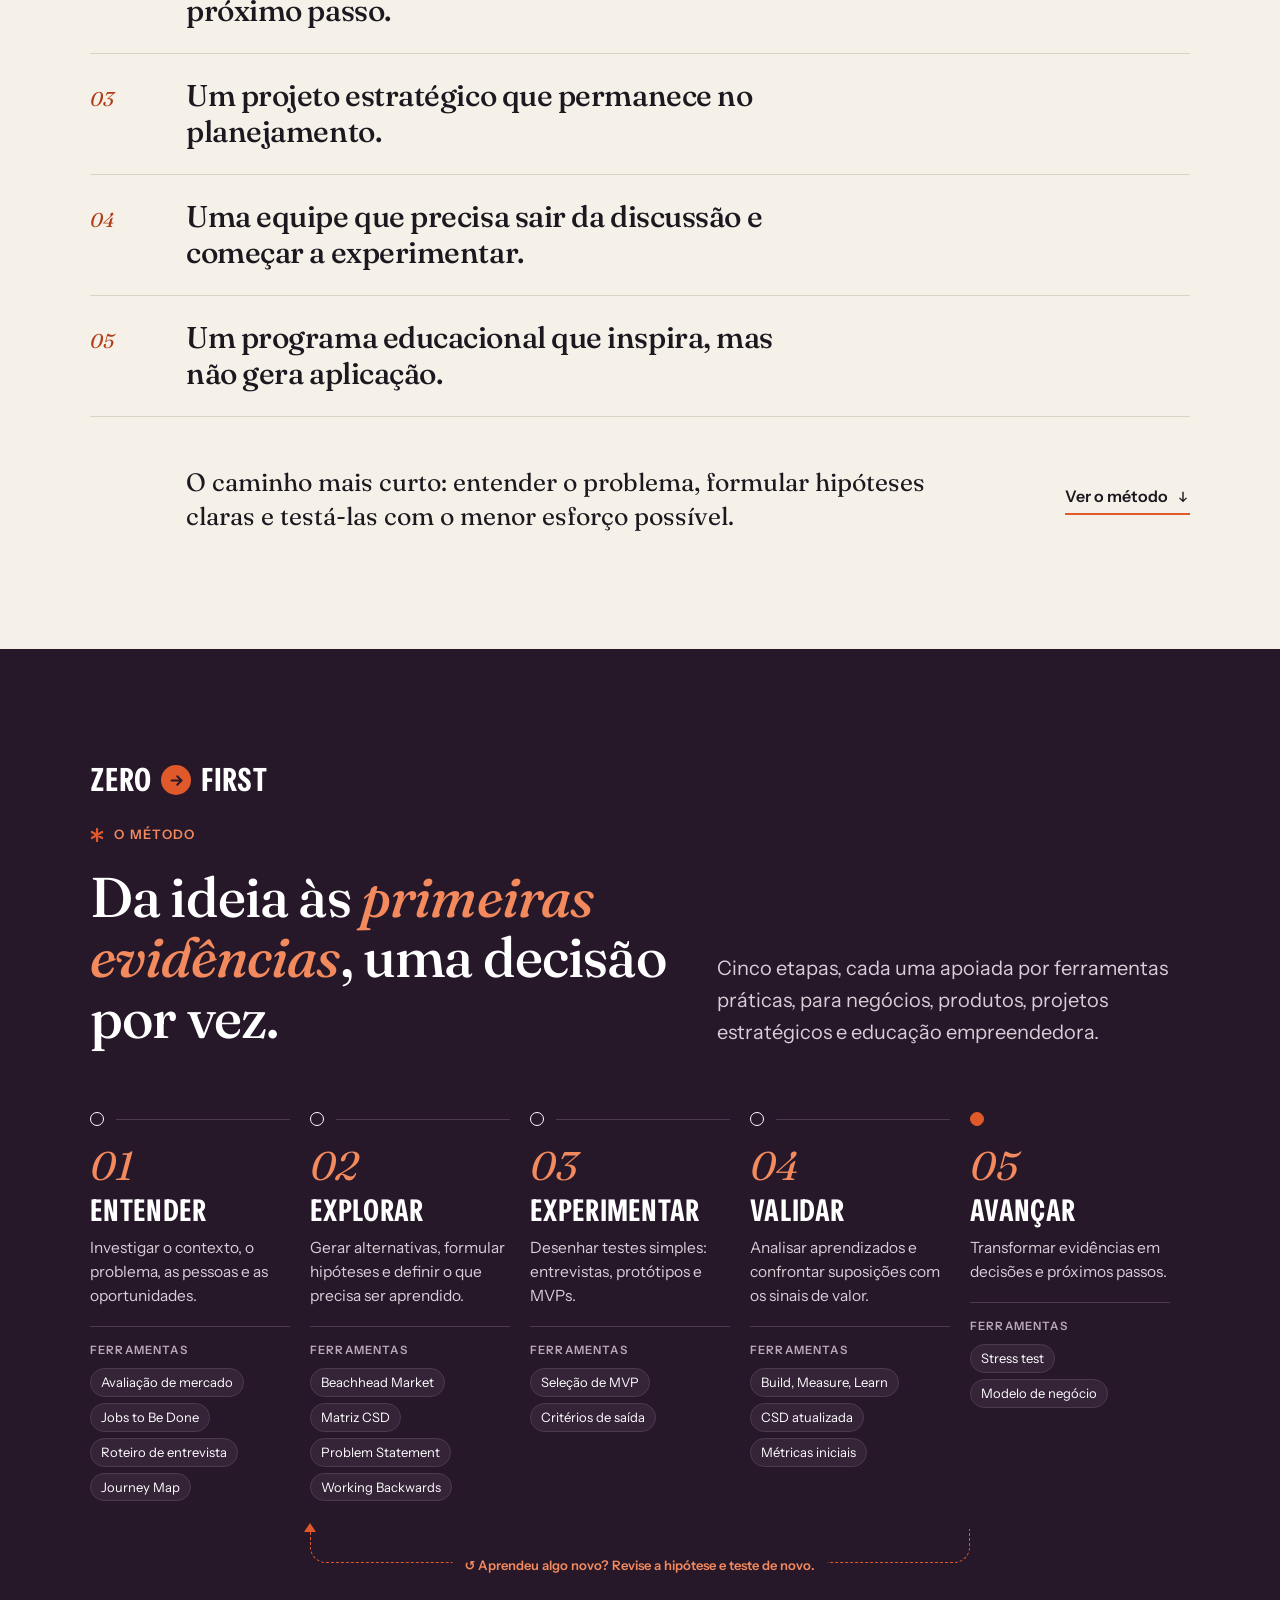
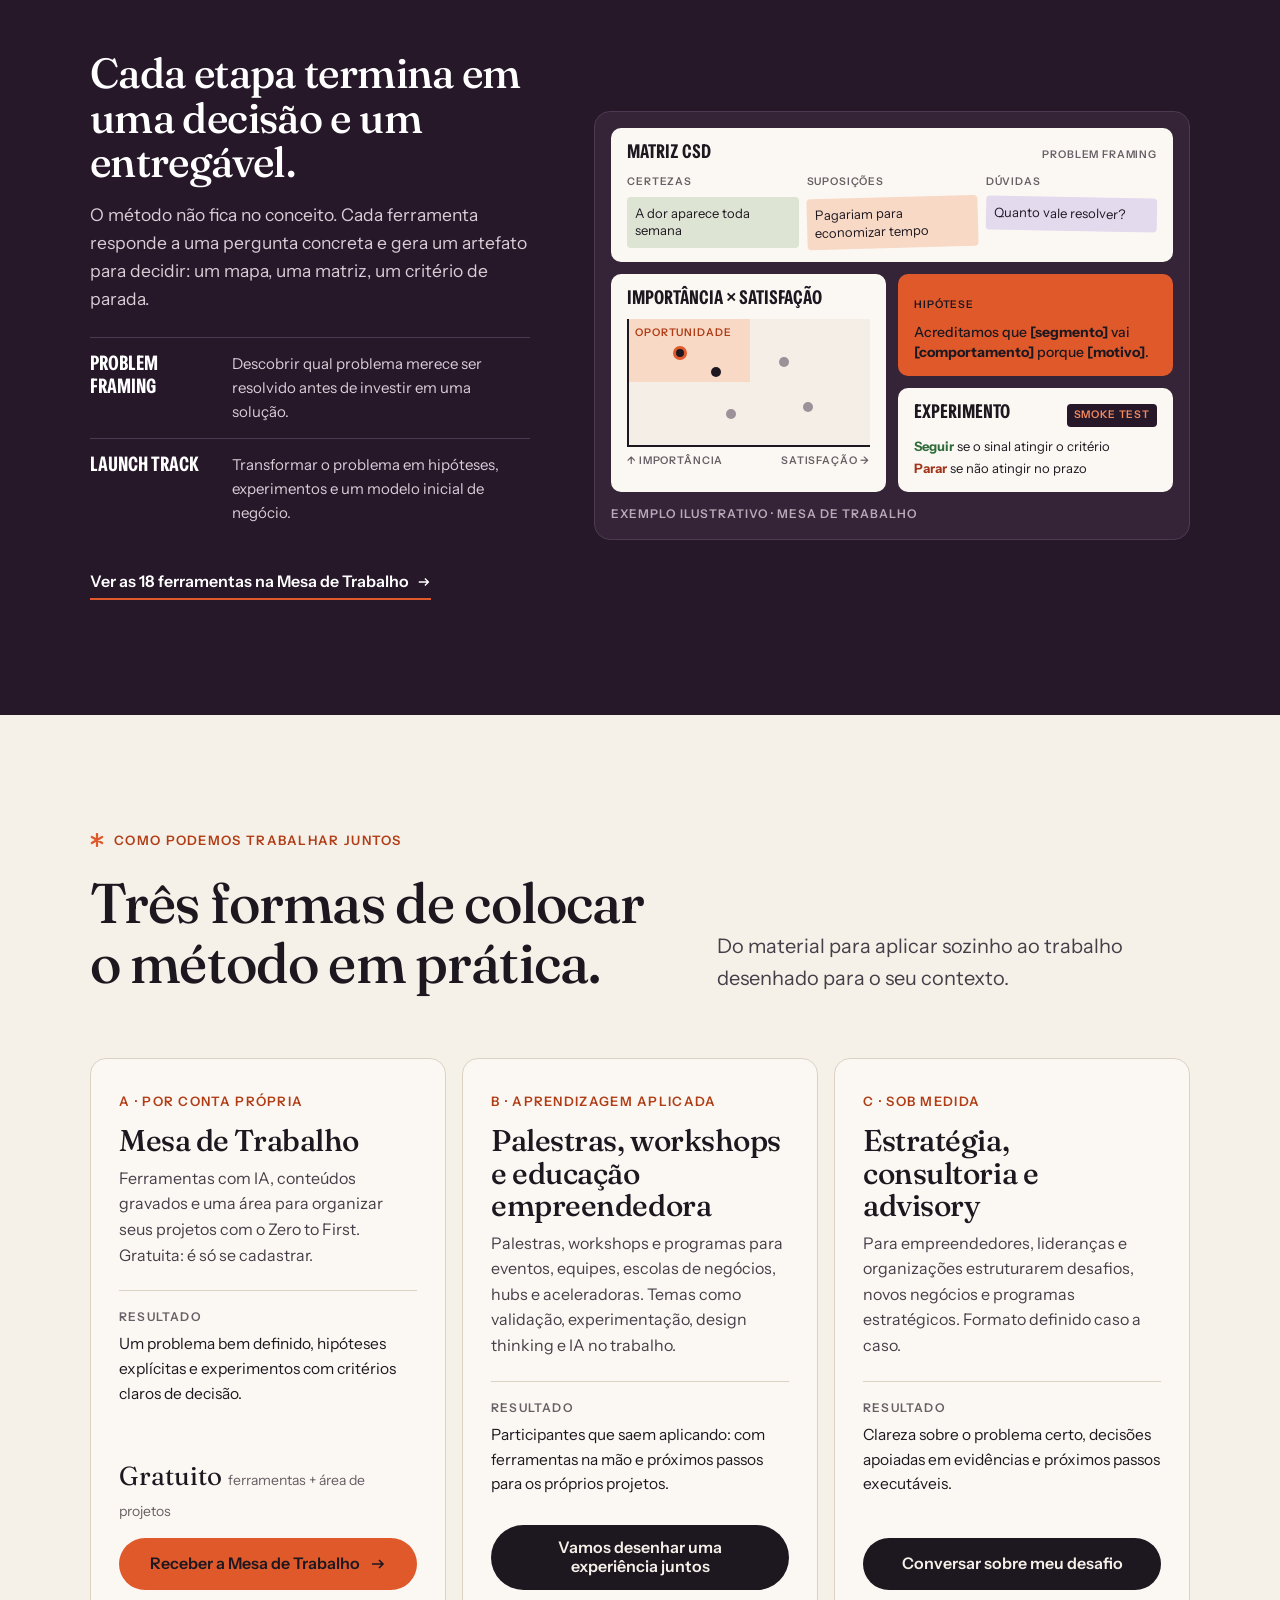
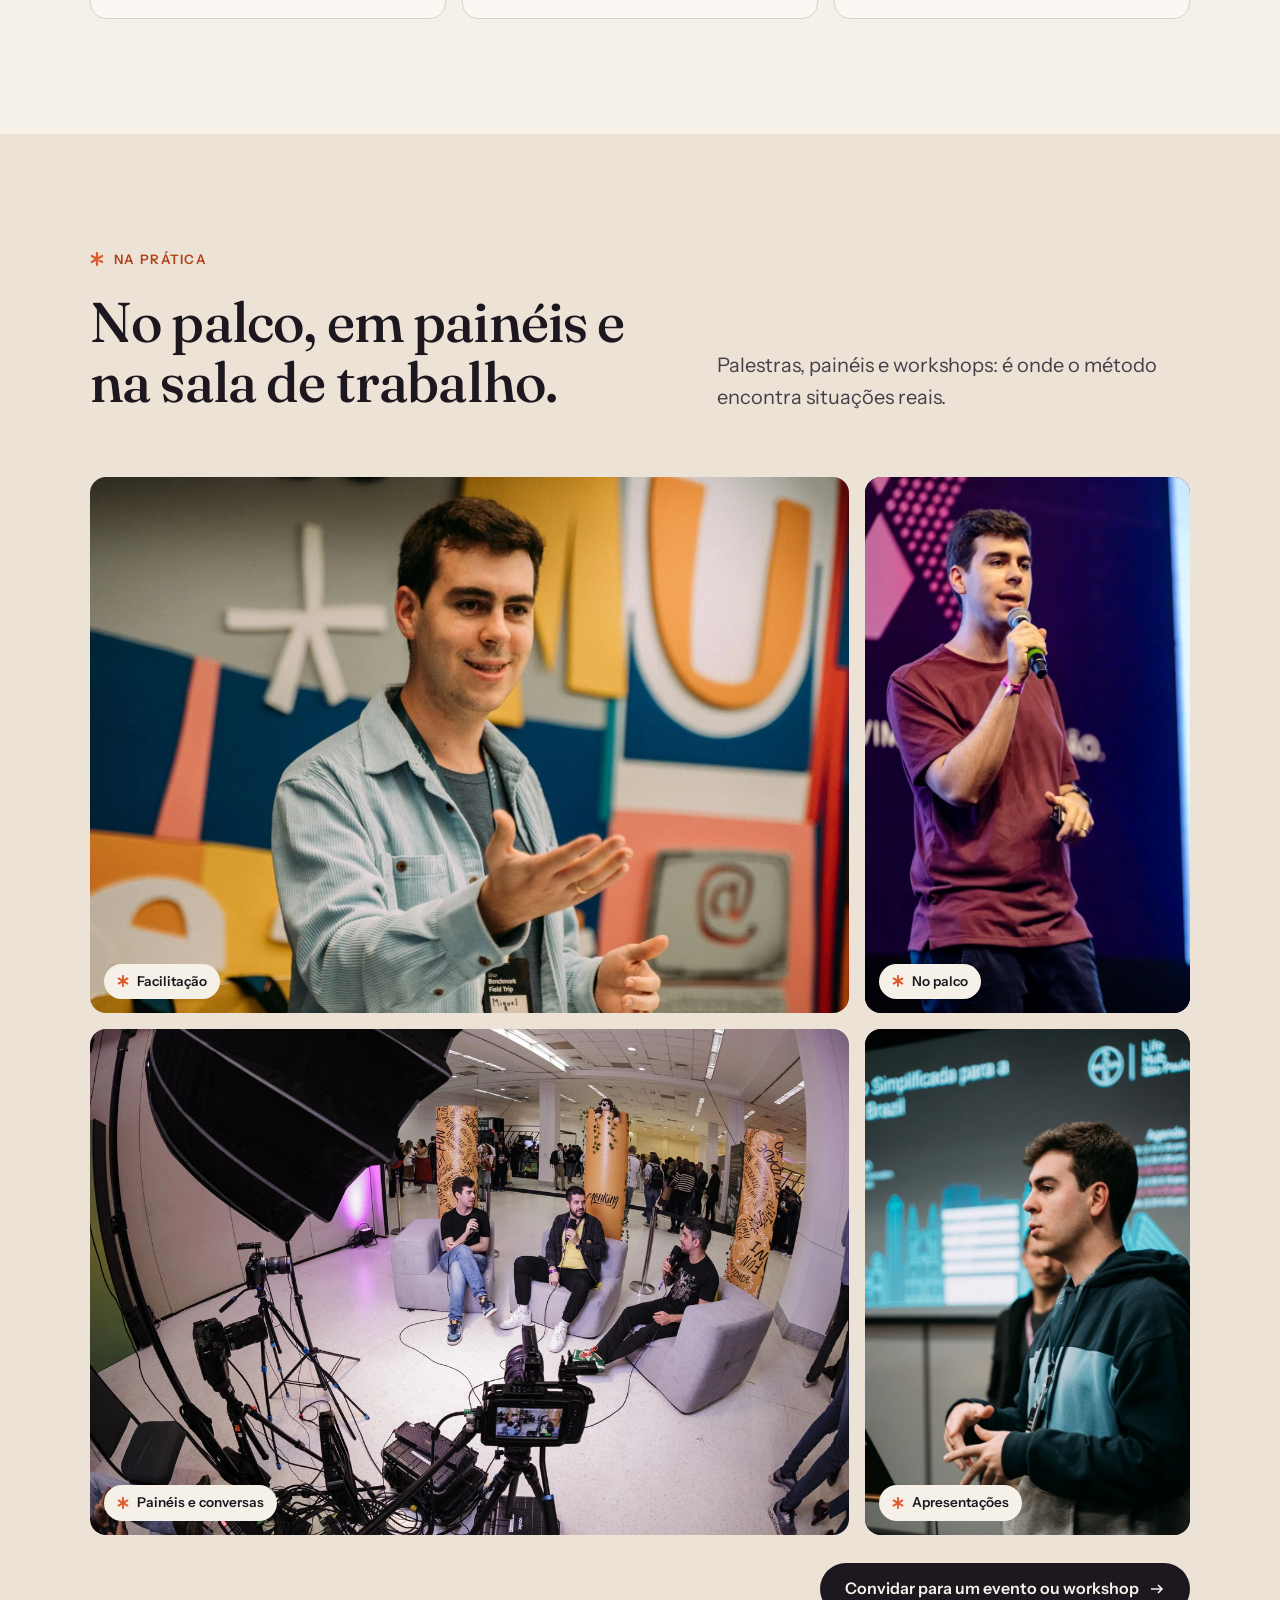
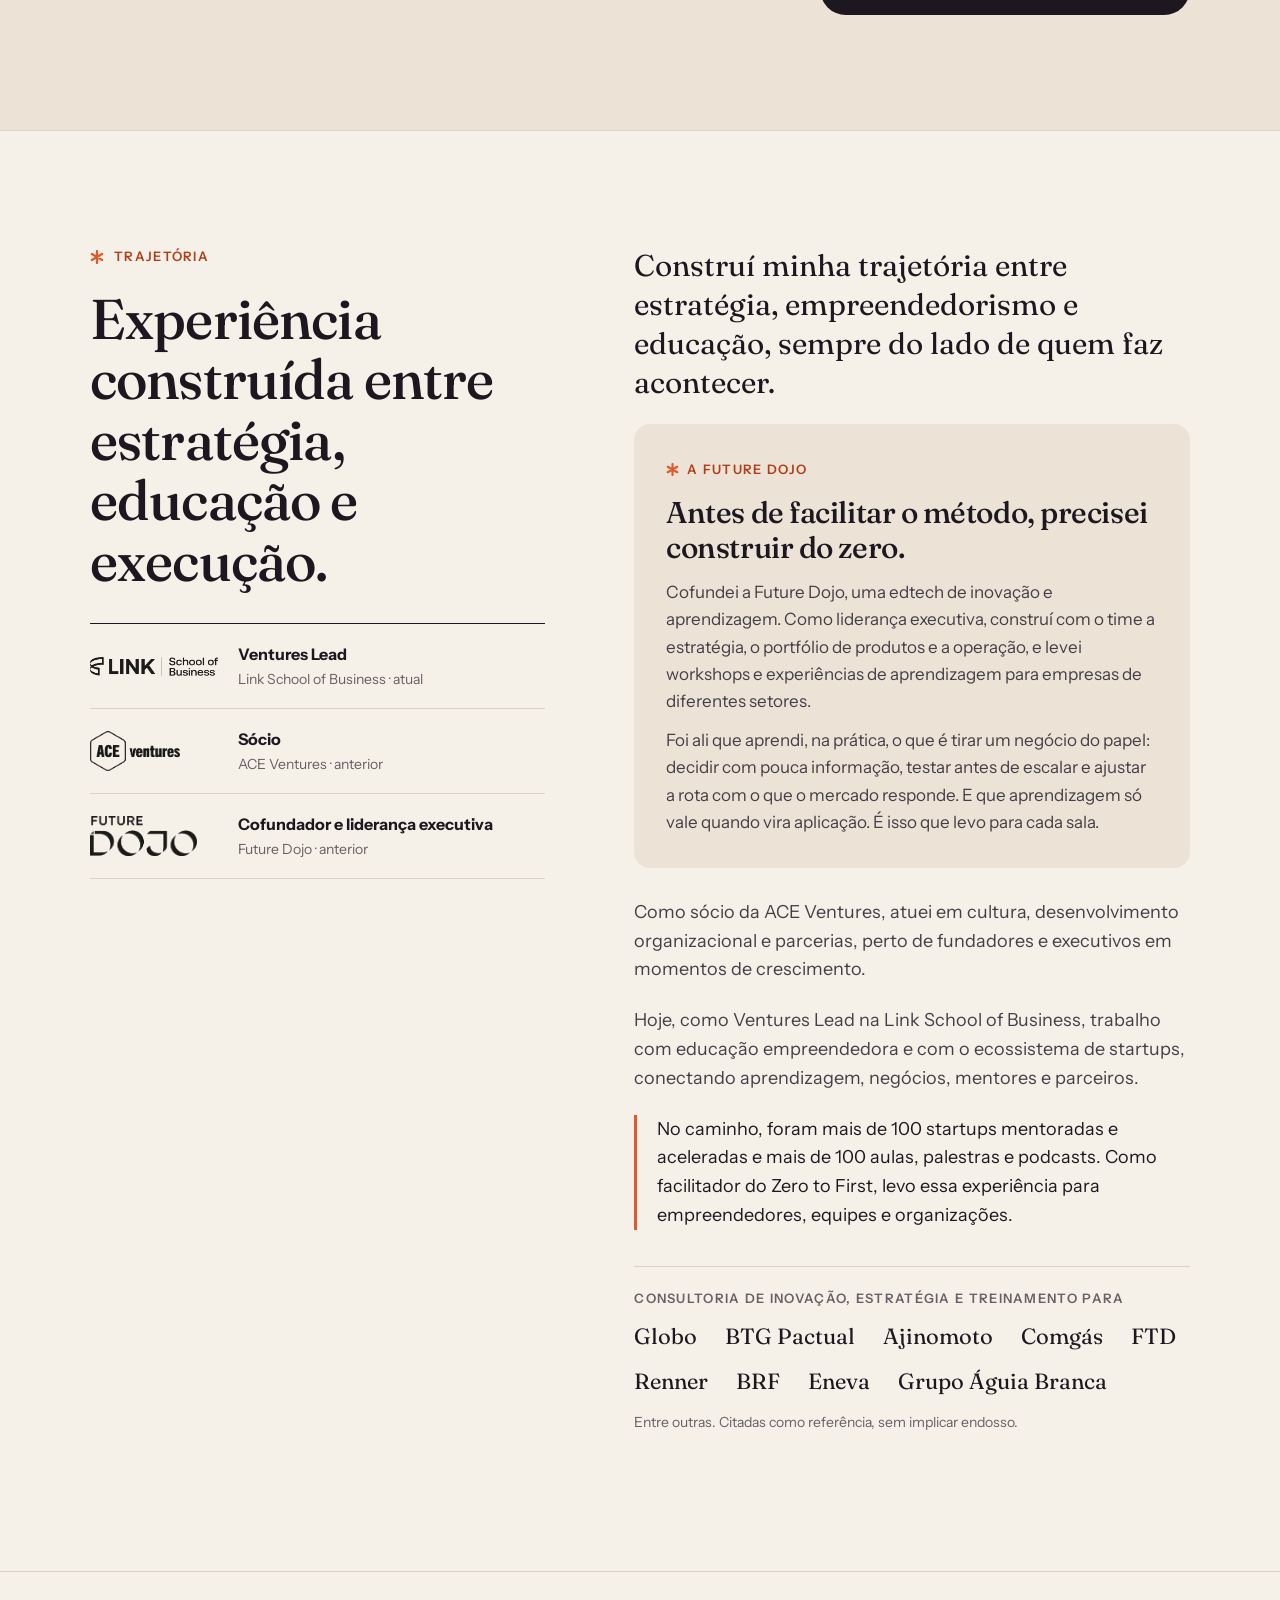
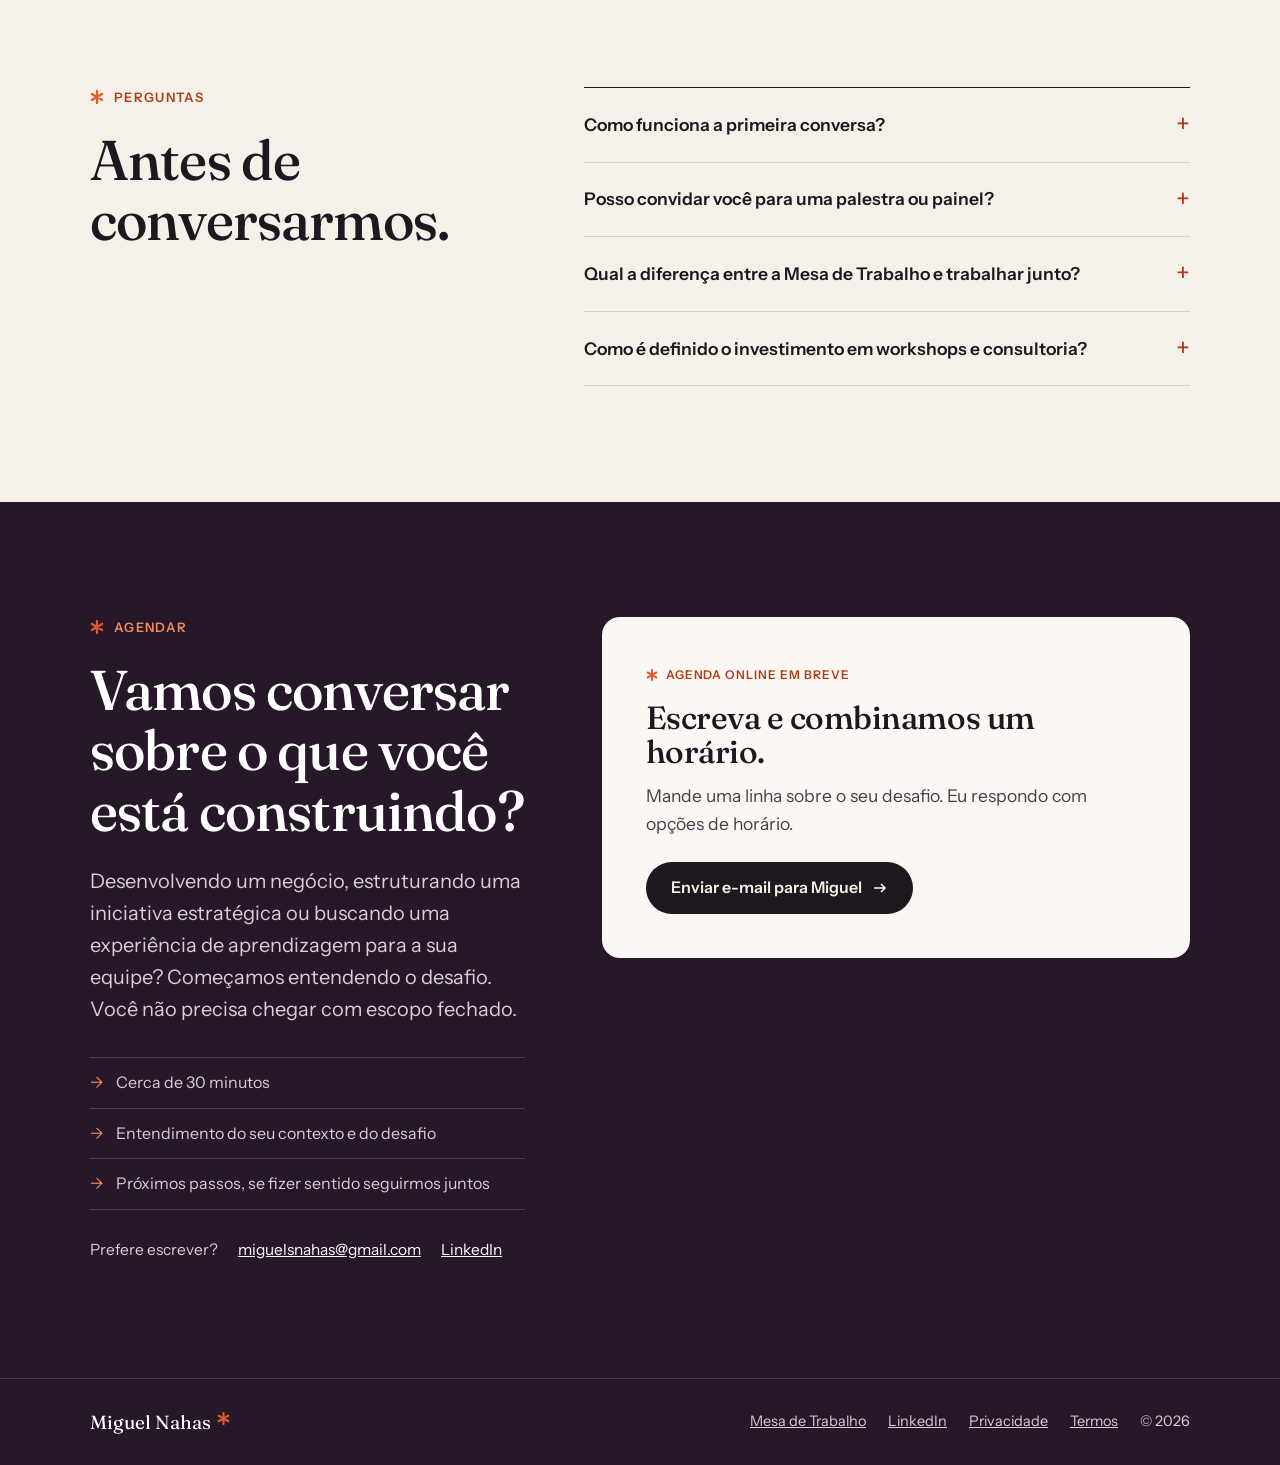
==== commit 43a30d60: "Hide the paid community until launch - Community block on the Mesa de Trabalho page hidden (kept in " ====
--- a/index.html
+++ b/index.html
@@ -676,7 +676,7 @@
       <article class="offer reveal" aria-labelledby="offer-a">
         <span class="offer-letter">A · Por conta própria</span>
         <h3 id="offer-a">Mesa de Trabalho</h3>
-        <p class="offer-desc">Ferramentas, conteúdos gravados e três meses de comunidade para aplicar o Zero to First no seu projeto. Gratuita: é só se cadastrar.</p>
+        <p class="offer-desc">Ferramentas com IA, conteúdos gravados e uma área para organizar seus projetos com o Zero to First. Gratuita: é só se cadastrar.</p>
         <div class="offer-result"><span>Resultado</span><p>Um problema bem definido, hipóteses explícitas e experimentos com critérios claros de decisão.</p></div>
         <div class="offer-foot">
           <p class="price" data-entry-price hidden></p>
@@ -860,7 +860,7 @@
 
   // Produto de entrada (Frente A): a Mesa de Trabalho, com cadastro gratuito.
   // Deixe price vazio para esconder o selo de preço.
-  entryProduct: { url: "toolkit/", price: "Gratuito", priceNote: "ferramentas + comunidade" },
+  entryProduct: { url: "toolkit/", price: "Gratuito", priceNote: "ferramentas + área de projetos" },
 
   email: "miguelsnahas@gmail.com",
 
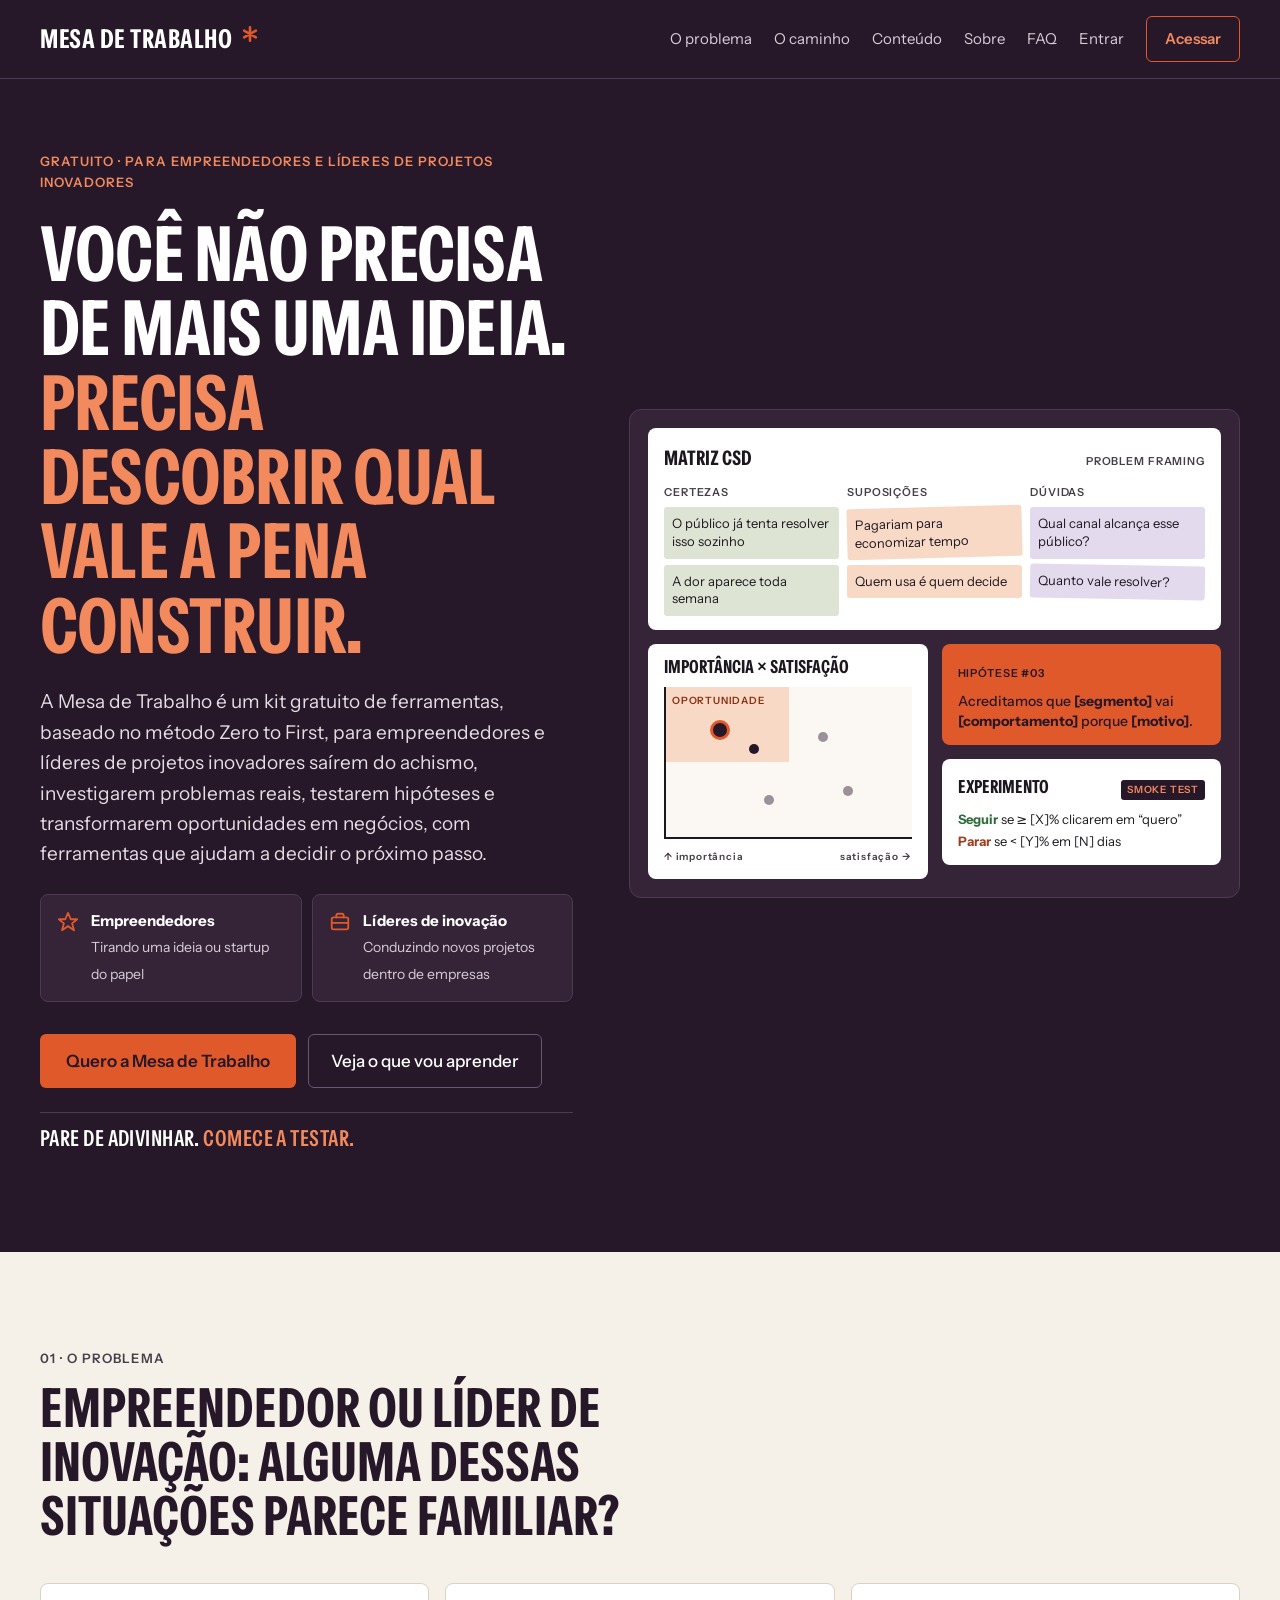
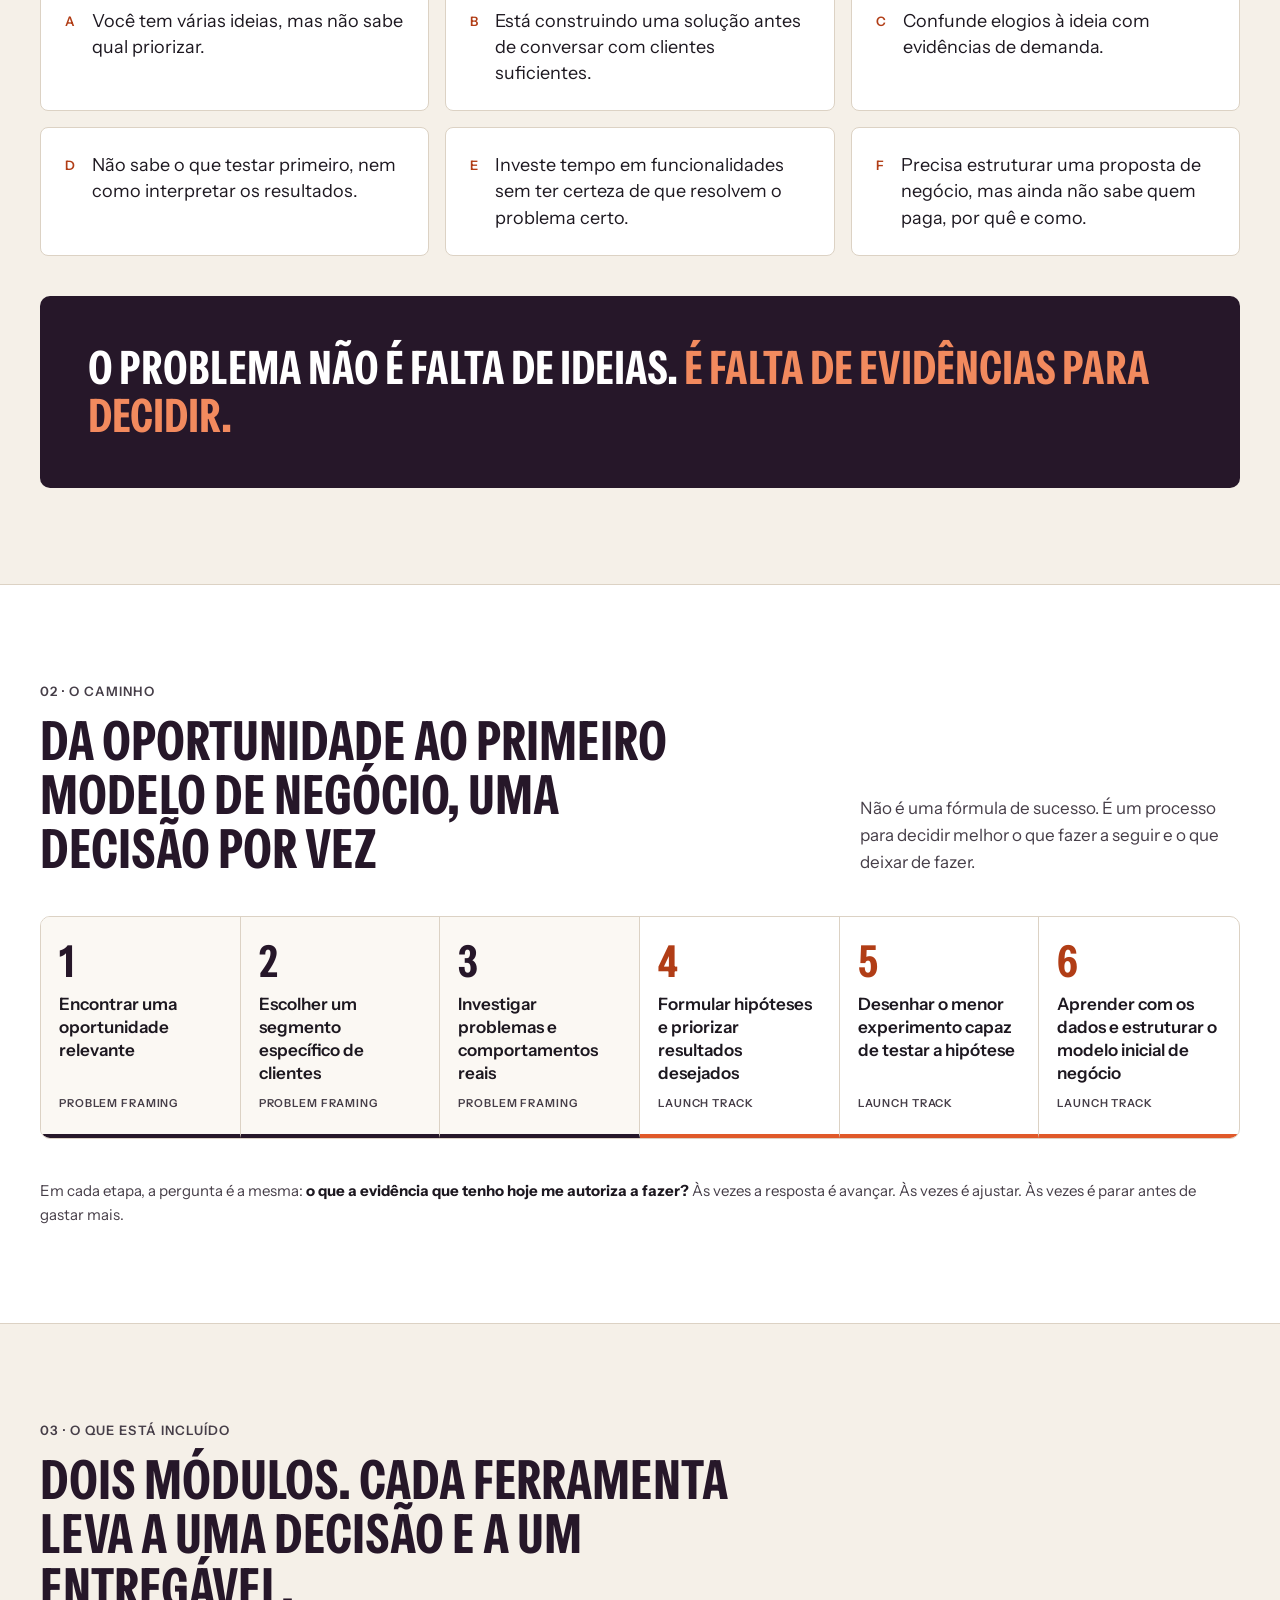
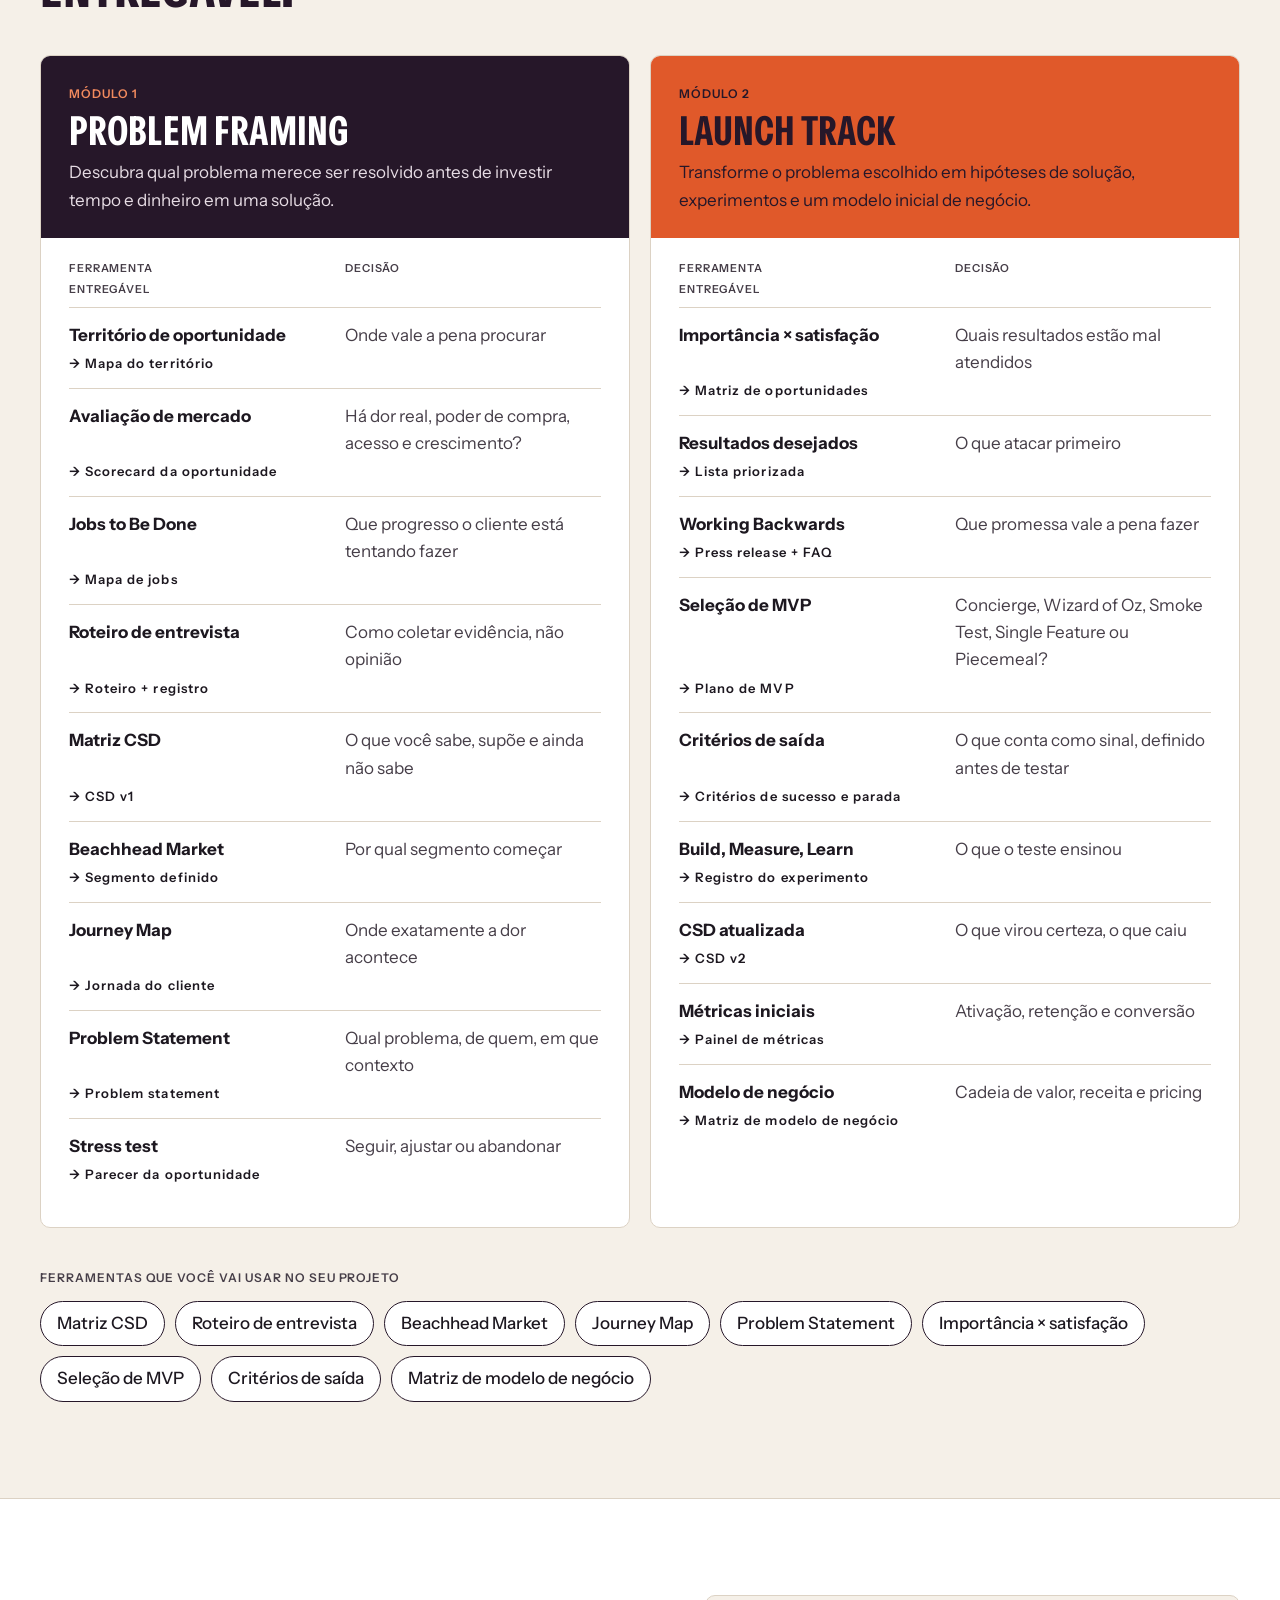
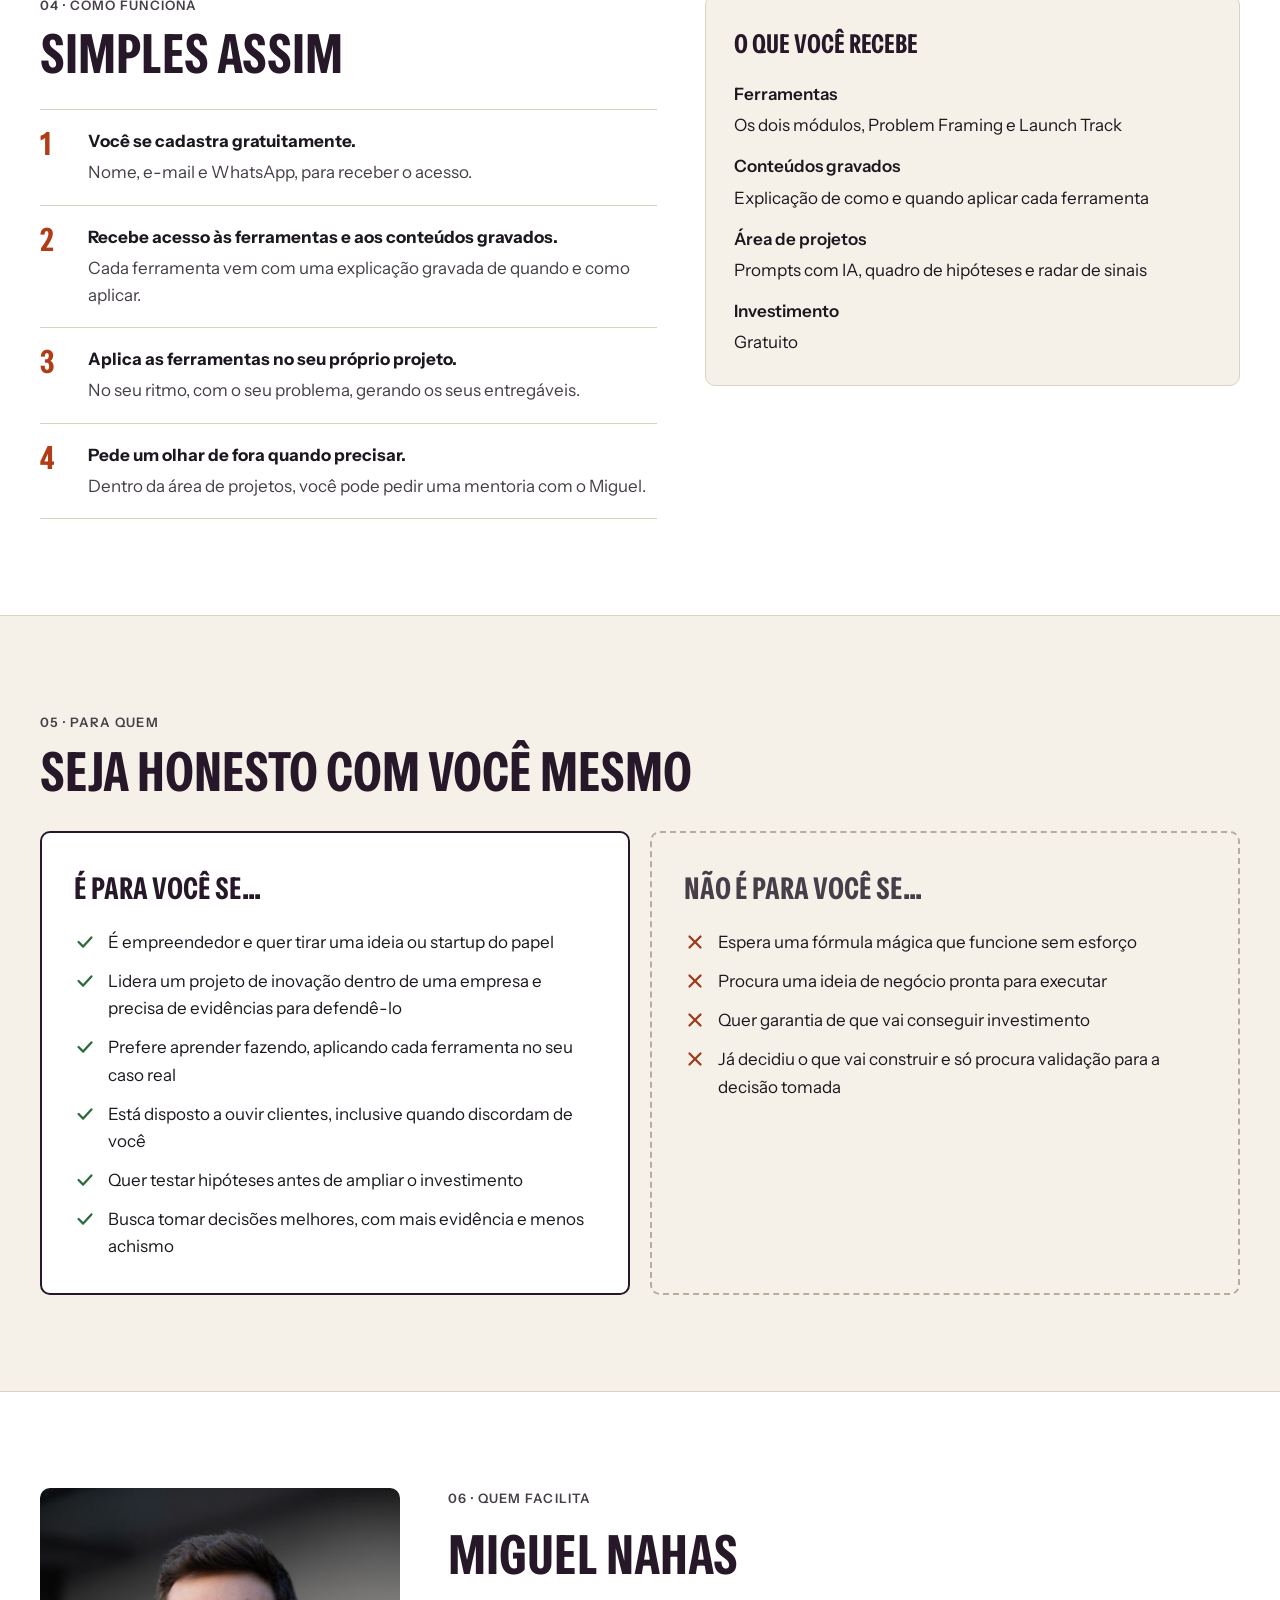
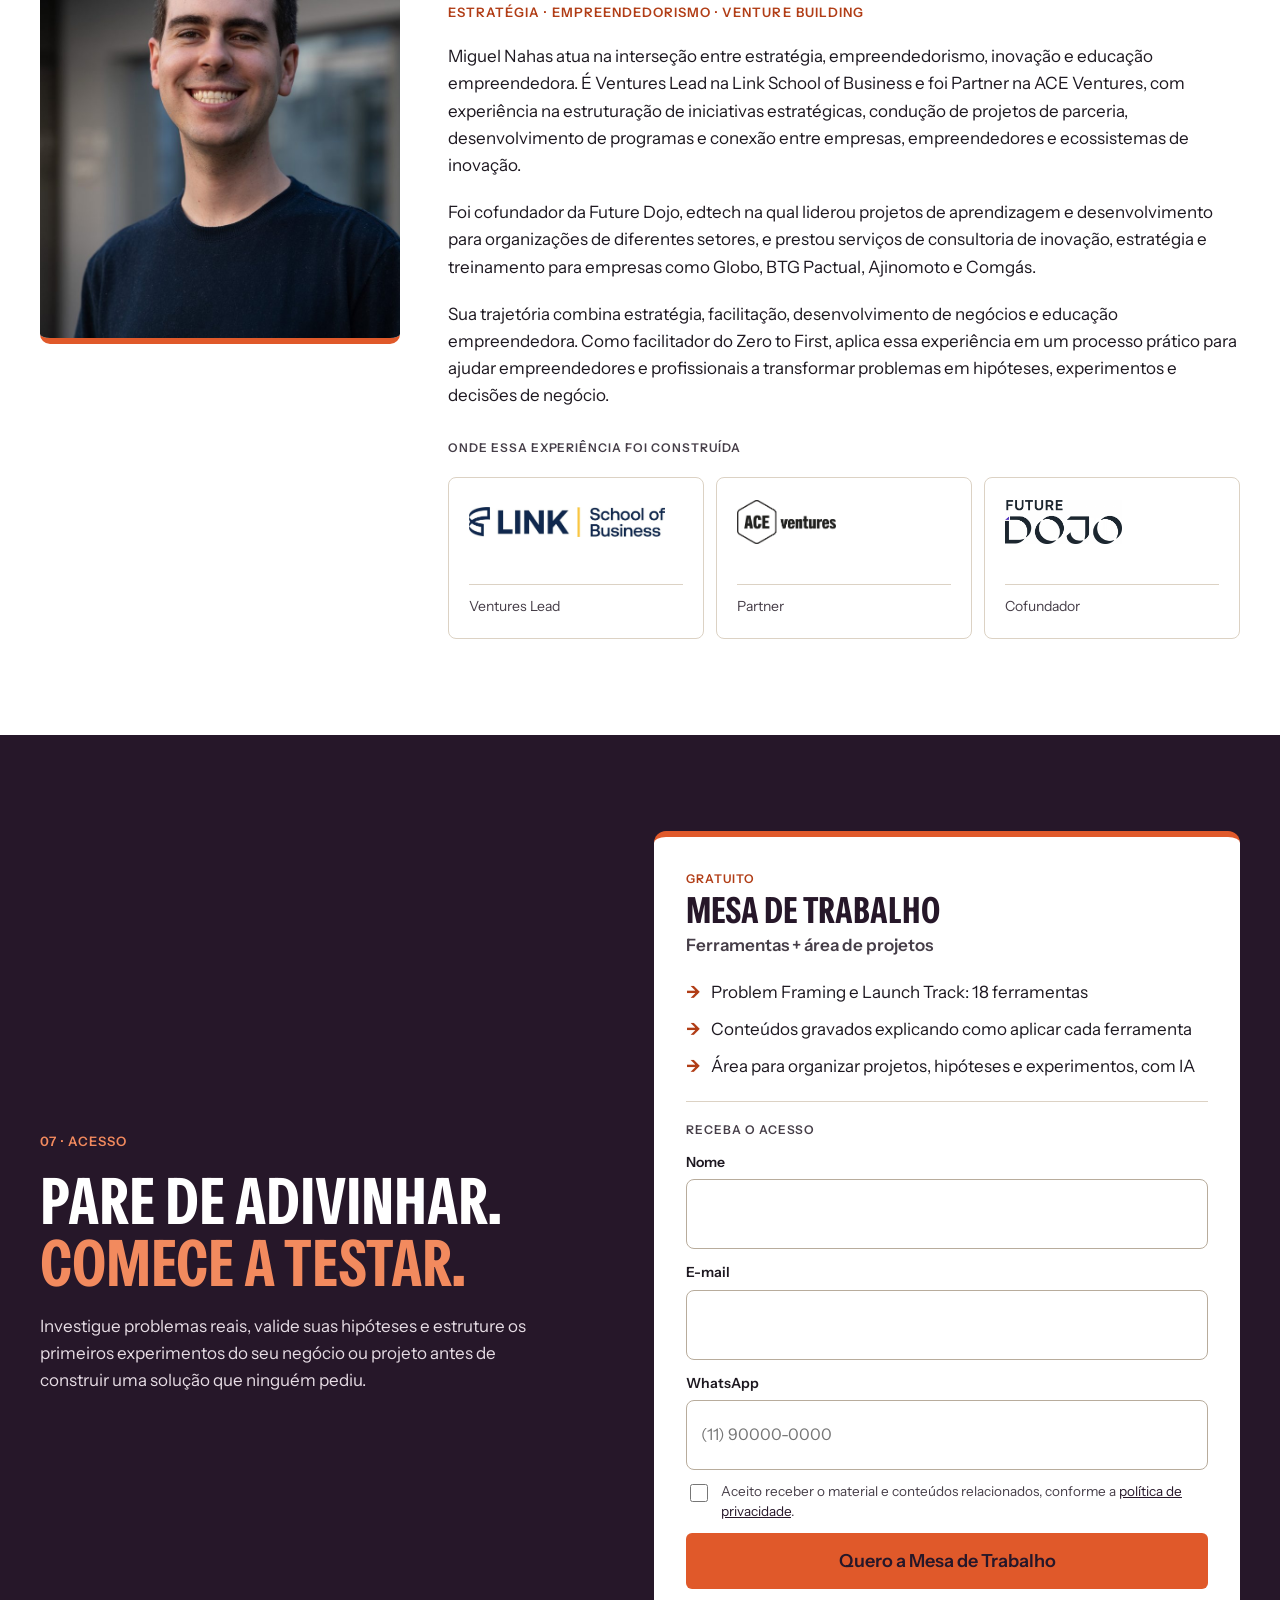
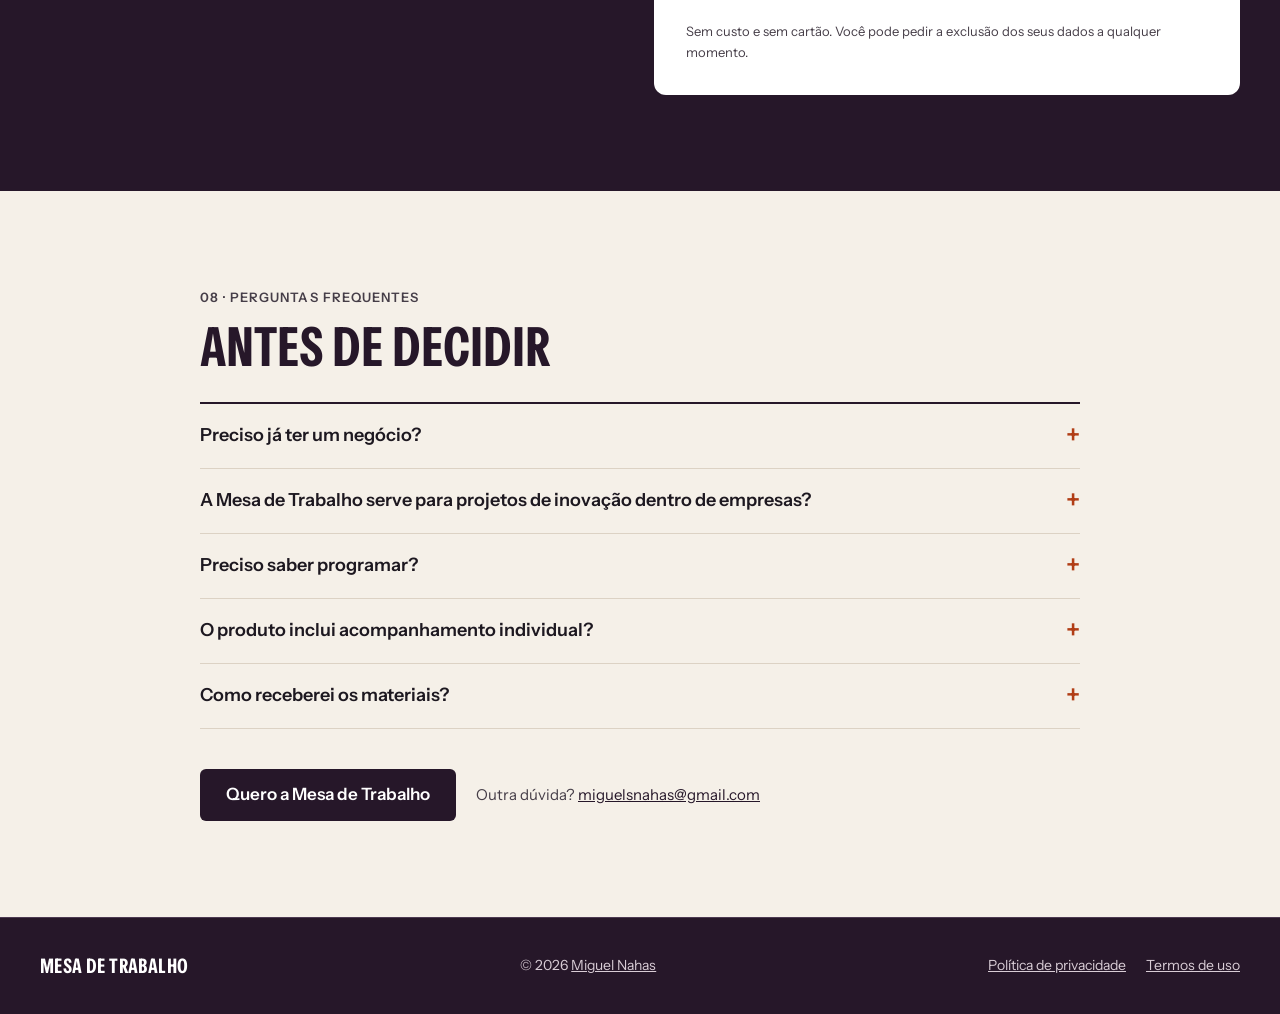
==== commit fe34fd62: "Raiz passa a redirecionar para a Mesa de Trabalho O site pessoal vai para miguelsnahas-ai.github.io." ====
--- a/index.html
+++ b/index.html
@@ -3,1024 +3,13 @@
 <head>
 <meta charset="utf-8">
 <meta name="viewport" content="width=device-width, initial-scale=1">
-<title>Miguel Nahas | Estratégia, Empreendedorismo e Zero to First</title>
-<meta name="description" content="Miguel Nahas ajuda empreendedores, lideranças e profissionais de inovação a sair da ideia e chegar às primeiras evidências de valor, com o método Zero to First. Palestras, workshops, educação empreendedora, consultoria e advisory.">
-<meta name="author" content="Miguel Nahas">
-<link rel="canonical" href="https://miguelsnahas-ai.github.io/zero-to-first/">
-
-<meta property="og:type" content="website">
-<meta property="og:locale" content="pt_BR">
-<meta property="og:site_name" content="Miguel Nahas">
-<meta property="og:url" content="https://miguelsnahas-ai.github.io/zero-to-first/">
-<meta property="og:title" content="Miguel Nahas | Da ideia à primeira evidência de valor">
-<meta property="og:description" content="Estratégia, empreendedorismo e educação com o método Zero to First. Palestras, workshops, consultoria e advisory para tirar projetos do papel.">
-<meta property="og:image" content="https://miguelsnahas-ai.github.io/zero-to-first/assets/og-miguel-nahas.jpg">
-<meta property="og:image:width" content="1200">
-<meta property="og:image:height" content="630">
-<meta property="og:image:alt" content="Miguel Nahas no palco — Da ideia à primeira evidência de valor">
-<meta name="twitter:card" content="summary_large_image">
-
-<meta name="theme-color" content="#261729">
-<link rel="icon" href="data:image/svg+xml,%3Csvg xmlns='http://www.w3.org/2000/svg' viewBox='0 0 32 32'%3E%3Crect width='32' height='32' rx='7' fill='%23261729'/%3E%3Cpath d='M16 6v20M7.3 11l17.4 10M7.3 21l17.4-10' stroke='%23E0592A' stroke-width='3.6' stroke-linecap='round'/%3E%3C/svg%3E">
-
-<!--
-  ANALYTICS
-  Cole aqui o snippet do Google Tag Manager, GA4 ou Meta Pixel quando tiver os IDs.
-  A página já envia para window.dataLayer:
-    - "cta_click"           { cta, destination }   em todo clique de botão com data-cta
-    - "schedule_completed"  {}                     quando um agendamento é concluído no Calendly
-  Os parâmetros utm_* da URL são repassados ao Calendly e ao link da Mesa de Trabalho.
--->
-
-<link rel="preconnect" href="https://fonts.googleapis.com">
-<link rel="preconnect" href="https://fonts.gstatic.com" crossorigin>
-<link href="https://fonts.googleapis.com/css2?family=Fraunces:ital,opsz,wght@0,9..144,400..600;1,9..144,400..500&amp;family=Instrument+Sans:wdth,wght@75..100,400..700&amp;display=swap" rel="stylesheet">
-
-<style>
-  /* ==================================================================
-     IDENTIDADE "Em campo"
-     Ameixa dos palcos + persimmon da energia de sala + papel quente.
-     Fraunces (títulos, voz humana) + Instrument Sans (texto e rótulos).
-     O asterisco é a marca: toda afirmação pede uma evidência.
-     Guia completo em BRAND.md.
-     ================================================================== */
-  :root {
-    --paper: #F5F0E8;        /* fundo principal */
-    --sand: #ECE3D6;         /* faixas e blocos tintados */
-    --card: #FBF8F3;         /* superfícies elevadas */
-    --ink: #1D1820;          /* texto */
-    --ink-soft: #463E48;     /* texto corrido secundário */
-    --muted: #695F66;        /* legendas e rótulos */
-    --line: #DCD2C4;
-    --line-strong: #B8AC9C;
-
-    --plum: #261729;         /* seções escuras (palco) */
-    --plum-2: #352338;       /* superfícies sobre ameixa */
-    --plum-line: #4D3A52;
-    --on-plum: #D9CDD6;      /* texto secundário sobre ameixa */
-
-    --pers: #E0592A;         /* acento: botões, marcas, sublinhados (texto escuro sobre ele) */
-    --pers-ink: #B13D16;     /* acento como texto sobre fundo claro */
-    --pers-light: #F28A5E;   /* acento como texto sobre ameixa */
-
-    --note-sage: #DDE4D3;    /* notas adesivas dos artefatos */
-    --note-peach: #F8D9C6;
-    --note-lilac: #E4DAEE;
-
-    --serif: "Fraunces", Georgia, "Times New Roman", serif;
-    --sans: "Instrument Sans", system-ui, -apple-system, "Segoe UI", Roboto, sans-serif;
-
-    --max: 1180px;
-    --gutter: clamp(16px, 4vw, 40px);
-    --section: clamp(72px, 9vw, 128px);
-    --radius: 10px;
-    --header-h: 64px;
-  }
-
-  *, *::before, *::after { box-sizing: border-box; }
-  html { scroll-behavior: smooth; scroll-padding-top: calc(var(--header-h) + 8px); }
-  @media (prefers-reduced-motion: reduce) { html { scroll-behavior: auto; } }
-  body {
-    margin: 0; background: var(--paper); color: var(--ink);
-    font-family: var(--sans); font-size: 17.5px; line-height: 1.6;
-    -webkit-font-smoothing: antialiased; overflow-x: hidden;
-  }
-  img, svg { display: block; max-width: 100%; }
-  a { color: inherit; }
-  h1, h2, h3 { font-family: var(--serif); font-weight: 500; line-height: 1.08; margin: 0; letter-spacing: -0.015em; font-optical-sizing: auto; }
-  p { margin: 0; }
-  ul, ol { margin: 0; padding: 0; list-style: none; }
-  :focus-visible { outline: 2px solid var(--pers-ink); outline-offset: 3px; }
-  .on-dark :focus-visible { outline-color: var(--pers-light); }
-  [hidden] { display: none !important; }
-  .visually-hidden { position: absolute !important; width: 1px; height: 1px; overflow: hidden; clip: rect(0 0 0 0); white-space: nowrap; }
-
-  .skip-link { position: absolute; left: 12px; top: -60px; z-index: 100; background: var(--ink); color: var(--paper); padding: 10px 16px; text-decoration: none; border-radius: 6px; }
-  .skip-link:focus { top: 12px; }
-  .container { width: 100%; max-width: var(--max); margin: 0 auto; padding-left: var(--gutter); padding-right: var(--gutter); }
-  .section { padding: var(--section) 0; }
-  .on-dark { background: var(--plum); color: #FFFFFF; }
-
-  /* Asterisco: a marca */
-  .ast { width: 1em; height: 1em; flex: none; color: var(--pers); }
-
-  .eyebrow {
-    font-family: var(--sans); font-weight: 600; font-size: 13px; letter-spacing: .1em; text-transform: uppercase;
-    color: var(--pers-ink); display: flex; align-items: center; gap: 10px; margin-bottom: 22px;
-  }
-  .eyebrow .ast { width: 14px; height: 14px; }
-  .on-dark .eyebrow { color: var(--pers-light); }
-  .h-section { font-size: clamp(34px, 4.6vw, 56px); max-width: 19ch; }
-  .lead { font-size: clamp(18px, 1.6vw, 20px); color: var(--ink-soft); max-width: 58ch; }
-  .on-dark .lead { color: var(--on-plum); }
-  .section-head { display: grid; grid-template-columns: 1.1fr 0.9fr; gap: 24px 48px; align-items: end; margin-bottom: clamp(40px, 6vw, 64px); }
-  @media (max-width: 860px) { .section-head { grid-template-columns: 1fr; } }
-
-  /* Marca-texto: traço de marcador, como num quadro de workshop */
-  .mark {
-    font-style: italic; -webkit-box-decoration-break: clone; box-decoration-break: clone;
-    background: url("data:image/svg+xml,%3Csvg xmlns='http://www.w3.org/2000/svg' viewBox='0 0 200 16' preserveAspectRatio='none'%3E%3Cpath d='M2 11c40-6 90-8 196-5' stroke='%23E0592A' stroke-width='5' fill='none' stroke-linecap='round'/%3E%3C/svg%3E") no-repeat left 92% / 100% .32em;
-    padding-bottom: .06em;
-  }
-
-  /* ============================ BOTÕES ============================ */
-  .btn {
-    display: inline-flex; align-items: center; justify-content: center; gap: 10px;
-    min-height: 52px; padding: 12px 24px; border-radius: 999px;
-    font: 600 16px/1.2 var(--sans); text-decoration: none; text-align: center;
-    border: 1.5px solid transparent; cursor: pointer;
-    transition: background .2s, color .2s, border-color .2s;
-  }
-  .btn svg { width: 16px; height: 16px; flex: none; transition: transform .2s; }
-  .btn:hover svg { transform: translateX(3px); }
-  .btn-primary { background: var(--ink); color: var(--paper); }
-  .btn-primary:hover { background: #3A303D; }
-  .btn-accent { background: var(--pers); color: var(--ink); }
-  .btn-accent:hover { background: #EA6D41; }
-  .btn-secondary { background: transparent; color: var(--ink); border-color: var(--line-strong); }
-  .btn-secondary:hover { border-color: var(--ink); }
-  .btn-small { min-height: 42px; padding: 8px 18px; font-size: 15px; }
-  .text-link {
-    display: inline-flex; align-items: center; gap: 8px; font-weight: 600; font-size: 16px;
-    text-decoration: none; border-bottom: 2px solid var(--pers); padding-bottom: 3px;
-  }
-  .text-link:hover { border-color: currentColor; }
-  .text-link svg { width: 14px; height: 14px; }
-
-  /* ============================ HEADER ============================ */
-  .site-header {
-    position: sticky; top: 0; z-index: 50;
-    background: rgba(245,240,232,.94);
-    -webkit-backdrop-filter: saturate(140%) blur(10px); backdrop-filter: saturate(140%) blur(10px);
-    border-bottom: 1px solid transparent; transition: border-color .25s;
-  }
-  .site-header.is-scrolled { border-bottom-color: var(--line); }
-  .header-inner { display: flex; align-items: center; justify-content: space-between; gap: 24px; height: var(--header-h); }
-  .brand { font-family: var(--serif); font-size: 21px; font-weight: 500; text-decoration: none; display: flex; align-items: center; gap: 6px; white-space: nowrap; letter-spacing: -0.01em; }
-  .brand .ast { width: 15px; height: 15px; margin-top: -8px; }
-  .nav { display: flex; align-items: center; gap: 28px; }
-  .nav-links { display: flex; gap: 24px; }
-  .nav-links a { text-decoration: none; font-size: 15.5px; color: var(--ink-soft); padding: 6px 0; }
-  .nav-links a:hover { color: var(--ink); }
-  .nav-toggle {
-    display: none; width: 44px; height: 44px; align-items: center; justify-content: center;
-    background: none; border: 1px solid var(--line-strong); border-radius: 999px; color: var(--ink); cursor: pointer;
-  }
-  .nav-toggle svg { width: 20px; height: 20px; }
-  @media (max-width: 920px) {
-    .nav-toggle { display: inline-flex; }
-    .nav {
-      display: none; position: absolute; left: 0; right: 0; top: var(--header-h);
-      flex-direction: column; align-items: stretch; gap: 0;
-      background: var(--paper); border-bottom: 1px solid var(--line); padding: 8px var(--gutter) 24px;
-    }
-    .nav.is-open { display: flex; }
-    .nav-links { flex-direction: column; gap: 0; }
-    .nav-links a { display: block; padding: 14px 0; border-bottom: 1px solid var(--line); font-size: 17px; }
-    .nav .btn { margin-top: 20px; }
-  }
-
-  /* ============================ HERO ============================ */
-  .hero { padding: clamp(32px, 6vw, 80px) 0 clamp(56px, 8vw, 96px); }
-  .hero-grid { display: grid; grid-template-columns: 1.2fr 0.8fr; gap: clamp(32px, 6vw, 80px); align-items: center; }
-  .hero-kicker { font-weight: 600; font-size: 15px; color: var(--ink-soft); display: flex; align-items: center; gap: 10px; margin-bottom: 22px; }
-  .hero-kicker .ast { width: 16px; height: 16px; }
-  .hero-title { font-size: clamp(44px, 6.8vw, 88px); line-height: 1.0; max-width: 12ch; letter-spacing: -0.025em; }
-  .hero-sub { margin-top: 28px; font-size: clamp(18px, 1.8vw, 21px); color: var(--ink-soft); max-width: 46ch; }
-  .hero-sub + .hero-sub { margin-top: 14px; font-size: 17px; color: var(--muted); }
-  .hero-actions { margin-top: 36px; display: flex; flex-wrap: wrap; gap: 12px; }
-  .hero-figure { margin: 0; position: relative; }
-  .hero-figure img { width: 100%; height: auto; aspect-ratio: 4 / 5; object-fit: cover; object-position: center 22%; border-radius: 18px; background: var(--sand); }
-  .hero-figure figcaption {
-    position: absolute; left: 16px; bottom: 16px; display: inline-flex; align-items: center; gap: 8px;
-    background: var(--paper); color: var(--ink); border-radius: 999px; padding: 8px 14px;
-    font-size: 13.5px; font-weight: 600;
-  }
-  .hero-figure figcaption .ast { width: 12px; height: 12px; }
-  .proof { margin-top: clamp(48px, 7vw, 80px); border-top: 1.5px solid var(--ink); padding-top: 24px; display: grid; grid-template-columns: auto auto 1fr; gap: 20px 56px; align-items: end; }
-  .proof ul { display: contents; }
-  .proof strong { display: block; font-family: var(--serif); font-weight: 500; font-size: clamp(44px, 5.4vw, 64px); line-height: .95; letter-spacing: -0.02em; }
-  .proof strong b { font-weight: 500; color: var(--pers-ink); }
-  .proof li > span { display: block; margin-top: 6px; font-size: 15.5px; color: var(--ink-soft); }
-  .proof-orgs { justify-self: end; max-width: 30ch; display: inline-flex; gap: 8px; align-items: flex-start; font-size: 15px; font-weight: 600; text-decoration: none; border-bottom: 2px solid var(--pers); padding-bottom: 3px; }
-  .proof-orgs svg { width: 14px; height: 14px; flex: none; margin-top: 4px; }
-  @media (max-width: 760px) {
-    .proof { grid-template-columns: 1fr 1fr; gap: 20px 24px; }
-    .proof-orgs { grid-column: 1 / -1; justify-self: start; max-width: none; }
-  }
-  .audiences { margin-top: clamp(48px, 7vw, 80px); border-top: 1px solid var(--line); padding-top: 22px; display: grid; grid-template-columns: auto 1fr; gap: 12px 32px; align-items: baseline; }
-  .audiences > span { font-weight: 600; font-size: 13px; letter-spacing: .1em; text-transform: uppercase; color: var(--muted); }
-  .audiences ul { display: flex; flex-wrap: wrap; gap: 8px 28px; font-size: 16px; color: var(--ink-soft); }
-  .audiences li { display: inline-flex; align-items: center; gap: 10px; }
-  .audiences li::before { content: ""; width: 6px; height: 6px; border-radius: 50%; background: var(--pers); flex: none; }
-  @media (max-width: 860px) {
-    .hero-grid { grid-template-columns: 1fr; }
-    .hero-figure { max-width: 440px; }
-    .hero-figure img { aspect-ratio: 1 / 1; object-position: center 18%; }
-    .audiences { grid-template-columns: 1fr; }
-  }
-  @media (max-width: 480px) { .hero-actions .btn { width: 100%; } }
-
-  /* ============================ DESAFIO ============================ */
-  .challenge { border-top: 1px solid var(--line); }
-  .challenge-list { border-top: 1.5px solid var(--ink); }
-  .challenge-item {
-    display: grid; grid-template-columns: 64px minmax(0, 1fr); gap: 8px 32px;
-    padding: 24px 0; border-bottom: 1px solid var(--line); align-items: baseline;
-  }
-  .challenge-item span { font-family: var(--serif); font-style: italic; font-size: 20px; color: var(--pers-ink); }
-  .challenge-item h3 { font-size: clamp(22px, 2.4vw, 30px); line-height: 1.2; max-width: 30ch; }
-  .challenge-item p { color: var(--muted); font-size: 16px; }
-  .challenge-close { margin-top: 48px; display: grid; grid-template-columns: 64px 1fr auto; gap: 16px 32px; align-items: center; }
-  .challenge-close p { grid-column: 2; font-family: var(--serif); font-size: clamp(21px, 2.1vw, 25px); line-height: 1.38; max-width: 48ch; }
-  @media (max-width: 760px) {
-    .challenge-item { grid-template-columns: 40px 1fr; }
-    .challenge-item p { grid-column: 2; }
-    .challenge-close { grid-template-columns: 1fr; }
-    .challenge-close p { grid-column: 1; }
-  }
-
-  /* ============================ ZERO TO FIRST ============================ */
-  .ztf-mark { display: inline-flex; align-items: center; gap: 10px; margin-bottom: 28px; }
-  .ztf-mark b { font-family: var(--sans); font-stretch: 75%; font-weight: 700; font-size: 32px; letter-spacing: .01em; line-height: 1; }
-  .ztf-mark i { width: 30px; height: 30px; border-radius: 50%; background: var(--pers); color: var(--plum); display: inline-flex; align-items: center; justify-content: center; }
-  .ztf-mark i svg { width: 17px; height: 17px; }
-  .method .h-section span { font-style: italic; color: var(--pers-light); }
-
-  .stages { display: grid; grid-template-columns: repeat(5, minmax(0, 1fr)); gap: 0; position: relative; }
-  .stage { padding: 0 20px 0 0; position: relative; }
-  .stage-top { display: flex; align-items: center; gap: 12px; margin-bottom: 20px; }
-  .stage-dot { width: 14px; height: 14px; border-radius: 50%; border: 1.5px solid #FFFFFF; background: var(--plum); flex: none; position: relative; z-index: 1; }
-  .stage-last .stage-dot { background: var(--pers); border-color: var(--pers); }
-  .stage-top::after { content: ""; flex: 1; height: 1px; background: var(--plum-line); }
-  .stage-last .stage-top::after { display: none; }
-  .stage-num { font-family: var(--serif); font-style: italic; font-size: 40px; line-height: 1; color: var(--pers-light); }
-  .stage h3 { font-family: var(--sans); font-stretch: 75%; font-weight: 700; font-size: 30px; text-transform: uppercase; letter-spacing: .01em; margin: 8px 0 10px; line-height: 1; }
-  .stage p { color: var(--on-plum); font-size: 15.5px; line-height: 1.55; }
-  .tools { margin-top: 18px; padding-top: 14px; border-top: 1px solid var(--plum-line); }
-  .tools > span { display: block; font-weight: 600; font-size: 11.5px; letter-spacing: .1em; text-transform: uppercase; color: #B9A9B8; margin-bottom: 8px; }
-  .tools ul { display: flex; flex-wrap: wrap; gap: 6px; }
-  .tools li { font-size: 13px; line-height: 1.3; padding: 5px 10px; border: 1px solid var(--plum-line); border-radius: 999px; color: #FFFFFF; background: var(--plum-2); }
-
-  .loop { grid-column: 2 / 5; margin-top: 28px; position: relative; height: 34px; border: 1.5px dashed var(--pers); border-top: 0; border-radius: 0 0 16px 16px; }
-  .loop::before {
-    content: ""; position: absolute; left: -7px; top: -6px; width: 0; height: 0;
-    border-left: 6px solid transparent; border-right: 6px solid transparent; border-bottom: 9px solid var(--pers);
-  }
-  .loop p {
-    position: absolute; left: 50%; bottom: -13px; transform: translateX(-50%); white-space: nowrap;
-    background: var(--plum); padding: 0 12px; font-weight: 600; font-size: 13px; color: var(--pers-light);
-  }
-  .loop-note { display: none; }
-
-  @media (max-width: 1020px) {
-    .stages { grid-template-columns: 1fr; gap: 0; }
-    .stage { padding: 0 0 32px 32px; border-left: 1px solid var(--plum-line); margin-left: 7px; }
-    .stage-last { padding-bottom: 0; border-left-color: transparent; }
-    .stage-top { margin-bottom: 8px; }
-    .stage-dot { position: absolute; left: -8px; top: 12px; }
-    .stage-top::after { display: none; }
-    .loop { display: none; }
-    .loop-note {
-      display: flex; gap: 10px; align-items: flex-start; margin: 4px 0 32px 32px; padding: 14px 16px;
-      border: 1.5px dashed var(--pers); border-radius: var(--radius); color: var(--pers-light); font-size: 14.5px; line-height: 1.45;
-    }
-    .loop-note svg { width: 18px; height: 18px; flex: none; margin-top: 1px; }
-    .stage-validar { padding-bottom: 12px; }
-  }
-
-
-  .practice { margin-top: clamp(56px, 7vw, 88px); display: grid; grid-template-columns: 0.85fr 1.15fr; gap: clamp(32px, 5vw, 64px); align-items: center; }
-  .practice h3 { font-size: clamp(30px, 3.4vw, 42px); line-height: 1.06; margin-bottom: 16px; }
-  .practice > div > p { color: var(--on-plum); margin-bottom: 14px; max-width: 46ch; }
-  .modules { display: grid; gap: 0; margin: 24px 0 28px; }
-  .modules li { display: grid; grid-template-columns: 130px 1fr; gap: 12px; padding: 14px 0; border-top: 1px solid var(--plum-line); font-size: 15px; color: var(--on-plum); }
-  .modules li strong { font-stretch: 75%; font-weight: 700; font-size: 20px; text-transform: uppercase; color: #FFFFFF; line-height: 1.15; }
-  .practice .text-link { color: #FFFFFF; }
-
-  .board { margin: 0; background: var(--plum-2); border: 1px solid var(--plum-line); border-radius: 16px; padding: 16px; display: grid; grid-template-columns: repeat(2, minmax(0, 1fr)); gap: 12px; }
-  .board figcaption { grid-column: 1 / -1; font-weight: 600; font-size: 12px; letter-spacing: .08em; text-transform: uppercase; color: #B9A9B8; }
-  .card { background: var(--card); color: var(--ink); border-radius: 10px; padding: 14px 16px; min-width: 0; }
-  .card-title { display: flex; justify-content: space-between; gap: 8px; align-items: baseline; margin-bottom: 10px; }
-  .card-title b { font-stretch: 75%; font-weight: 700; font-size: 19px; text-transform: uppercase; line-height: 1.1; }
-  .tag { font-weight: 600; font-size: 10.5px; letter-spacing: .08em; text-transform: uppercase; color: var(--muted); }
-  .card-csd { grid-column: 1 / -1; }
-  .csd { display: grid; grid-template-columns: repeat(3, minmax(0, 1fr)); gap: 8px; }
-  .csd div { display: flex; flex-direction: column; gap: 6px; }
-  .csd span:not(.tag) { padding: 8px; border-radius: 4px; font-size: 13px; line-height: 1.35; }
-  .c { background: var(--note-sage); } .s { background: var(--note-peach); } .d { background: var(--note-lilac); }
-  .s.tilt { transform: rotate(-1.5deg); } .d.tilt { transform: rotate(1deg); }
-  .plot { position: relative; height: 128px; border-left: 2px solid var(--ink); border-bottom: 2px solid var(--ink); background: #F4EEE6; }
-  .plot::before { content: ""; position: absolute; left: 0; top: 0; width: 50%; height: 50%; background: var(--note-peach); }
-  .plot .tag { position: absolute; left: 6px; top: 6px; color: var(--pers-ink); }
-  .plot i { position: absolute; width: 10px; height: 10px; border-radius: 50%; background: #9C9099; }
-  .plot i.hot { width: 14px; height: 14px; background: var(--ink); border: 3px solid var(--pers); }
-  .plot i.mid { background: var(--ink); }
-  .axes { display: flex; justify-content: space-between; margin-top: 6px; }
-  .stack { display: grid; gap: 12px; min-width: 0; }
-  .card-hyp { background: var(--pers); color: var(--ink); }
-  .card-hyp p { margin-top: 6px; font-size: 14px; line-height: 1.45; font-weight: 500; }
-  .card-hyp .tag { color: var(--ink); }
-  .exp { display: grid; gap: 4px; font-size: 13px; line-height: 1.4; }
-  .chip-dark { background: var(--plum); color: var(--pers-light); padding: 3px 7px; border-radius: 4px; }
-  @media (max-width: 900px) { .practice { grid-template-columns: 1fr; } }
-  @media (max-width: 520px) {
-    .board { grid-template-columns: 1fr; padding: 12px; }
-    .csd { grid-template-columns: 1fr; }
-    .csd div { display: grid; grid-template-columns: 1fr 1fr; }
-    .csd .tag { grid-column: 1 / -1; }
-    .modules li { grid-template-columns: 1fr; gap: 2px; }
-  }
-
-  /* ============================ FRENTES ============================ */
-  .offers { display: grid; grid-template-columns: repeat(3, minmax(0, 1fr)); gap: 16px; }
-  .offer { display: flex; flex-direction: column; padding: 32px 28px 28px; background: var(--card); border: 1px solid var(--line); border-radius: 16px; }
-  .offer-letter { font-weight: 600; font-size: 13px; letter-spacing: .1em; text-transform: uppercase; color: var(--pers-ink); }
-  .offer h3 { font-size: clamp(25px, 2.4vw, 30px); margin: 14px 0 8px; }
-  .offer-desc { color: var(--ink-soft); font-size: 16px; }
-  .offer-result { margin-top: 22px; padding: 16px 0 0; border-top: 1px solid var(--line); }
-  .offer-result span { display: block; font-weight: 600; font-size: 12px; letter-spacing: .1em; text-transform: uppercase; color: var(--muted); margin-bottom: 6px; }
-  .offer-result p { font-size: 15.5px; }
-  .offer-foot { margin-top: auto; padding-top: 28px; display: flex; flex-direction: column; gap: 14px; align-items: flex-start; }
-  .price { font-family: var(--serif); font-size: 26px; line-height: 1.2; }
-  .price small { font-family: var(--sans); font-size: 14px; color: var(--muted); margin-left: 6px; }
-  .offer-foot .btn { width: 100%; }
-  @media (max-width: 960px) {
-    .offers { grid-template-columns: 1fr; }
-    .offer-foot .btn { width: auto; }
-  }
-  @media (max-width: 480px) { .offer-foot .btn { width: 100%; } .offer { padding: 26px 20px 22px; } }
-
-  /* ============================ NA PRÁTICA (fotos) ============================ */
-  .field { background: var(--sand); }
-  .gallery { display: grid; grid-template-columns: 1.4fr 0.6fr; gap: 16px; }
-  .shot { margin: 0; position: relative; overflow: hidden; border-radius: 16px; background: var(--plum); }
-  .shot img { width: 100%; height: 100%; object-fit: cover; }
-  .shot figcaption {
-    position: absolute; left: 14px; bottom: 14px; display: inline-flex; align-items: center; gap: 8px;
-    background: var(--paper); color: var(--ink); border-radius: 999px; padding: 7px 13px; font-size: 13.5px; font-weight: 600;
-  }
-  .shot figcaption .ast { width: 12px; height: 12px; }
-  .shot-workshop { aspect-ratio: 1280 / 905; }
-  .shot-painel { aspect-ratio: 1280 / 853; }
-  .shot-palco img { object-position: center 20%; }
-  .shot-apresentacao img { object-position: center 30%; }
-  .field-formats { margin-top: 28px; display: flex; justify-content: flex-end; }
-  @media (max-width: 860px) {
-    .gallery { grid-template-columns: 1fr 1fr; }
-    .shot-workshop { grid-column: 1 / -1; order: 0; }
-    .shot-palco { order: 1; aspect-ratio: 3 / 4; }
-    .shot-apresentacao { order: 2; aspect-ratio: 3 / 4; }
-    .shot-painel { order: 3; grid-column: 1 / -1; }
-  }
-  @media (max-width: 480px) {
-    .shot figcaption { left: 10px; bottom: 10px; font-size: 12.5px; padding: 6px 10px; }
-    .field-formats .btn { width: 100%; }
-  }
-
-  /* ============================ TRAJETÓRIA ============================ */
-  .about { border-top: 1px solid var(--line); }
-  .about-grid { display: grid; grid-template-columns: 0.9fr 1.1fr; gap: clamp(40px, 7vw, 96px); align-items: start; }
-  .about-aside { position: sticky; top: calc(var(--header-h) + 32px); background: var(--paper); }
-  .about-aside .h-section { margin-bottom: 32px; }
-  .portrait { display: flex; align-items: center; gap: 16px; margin-bottom: 28px; }
-  .portrait img { width: 76px; height: 76px; border-radius: 50%; object-fit: cover; object-position: center 25%; }
-  .portrait strong { display: block; font-family: var(--serif); font-size: 20px; font-weight: 500; }
-  .portrait span { font-size: 14.5px; color: var(--muted); }
-  .timeline { border-top: 1.5px solid var(--ink); }
-  .timeline li { display: grid; grid-template-columns: 128px 1fr; gap: 20px; align-items: center; padding: 18px 0; border-bottom: 1px solid var(--line); }
-  .timeline .logo { height: 40px; display: flex; align-items: center; }
-  .timeline .logo img { width: auto; height: auto; max-width: 128px; max-height: 40px; filter: grayscale(1) contrast(1.1); mix-blend-mode: multiply; }
-  .timeline .logo-text { font-weight: 600; font-size: 11.5px; letter-spacing: .08em; text-transform: uppercase; color: var(--muted); line-height: 1.3; }
-  .timeline strong { display: block; font-size: 16px; }
-  .timeline small { display: block; font-size: 14px; color: var(--muted); }
-  .about-body p { font-size: 18px; color: var(--ink-soft); margin-bottom: 22px; max-width: 62ch; }
-  .about-body p.about-lead { font-family: var(--serif); font-size: clamp(24px, 2.5vw, 30px); line-height: 1.3; color: var(--ink); }
-  .story { margin: 4px 0 30px; padding: clamp(22px, 3vw, 32px); background: var(--sand); border-radius: 16px; }
-  .story-tag { display: inline-flex; align-items: center; gap: 8px; font-weight: 600; font-size: 13px; letter-spacing: .1em; text-transform: uppercase; color: var(--pers-ink); }
-  .story-tag .ast { width: 13px; height: 13px; }
-  .story h3 { font-size: clamp(24px, 2.4vw, 30px); line-height: 1.15; margin: 12px 0 14px; }
-  .about-body .story p { font-size: 17px; margin-bottom: 12px; }
-  .about-body .story p:last-child { margin-bottom: 0; }
-  .about-body p.about-close { border-left: 3px solid var(--pers); padding-left: 20px; color: var(--ink); }
-  .orgs { margin-top: 36px; padding-top: 24px; border-top: 1px solid var(--line); }
-  .orgs h3, .highlights h3 { font-family: var(--sans); font-weight: 600; font-size: 13px; letter-spacing: .1em; text-transform: uppercase; color: var(--muted); margin-bottom: 14px; }
-  .orgs ul { display: flex; flex-wrap: wrap; gap: 10px 28px; font-family: var(--serif); font-size: 22px; }
-  .orgs p { margin-top: 12px; font-size: 14px; color: var(--muted); max-width: 60ch; }
-  .highlights { margin-top: 36px; padding-top: 24px; border-top: 1px solid var(--line); }
-  .highlights ul { display: grid; grid-template-columns: repeat(auto-fit, minmax(150px, 1fr)); gap: 20px; }
-  .highlights strong { display: block; font-family: var(--serif); font-size: 38px; line-height: 1.1; }
-  .highlights span { font-size: 14.5px; color: var(--muted); }
-  .quotes { margin-top: 36px; display: grid; gap: 20px; }
-  .quotes blockquote { margin: 0; padding: 20px 0 0; border-top: 1px solid var(--line); }
-  .quotes blockquote p { font-family: var(--serif); font-size: 20px; line-height: 1.45; color: var(--ink); margin-bottom: 10px; }
-  .quotes cite { font-style: normal; font-size: 14px; color: var(--muted); }
-  @media (max-width: 860px) {
-    .about-grid { grid-template-columns: 1fr; }
-    .about-aside { position: static; }
-  }
-
-  /* ============================ FAQ ============================ */
-  .faq { border-top: 1px solid var(--line); }
-  .faq-grid { display: grid; grid-template-columns: 0.8fr 1.2fr; gap: clamp(32px, 7vw, 96px); }
-  .faq-list { border-top: 1.5px solid var(--ink); }
-  .faq-list details { border-bottom: 1px solid var(--line); }
-  .faq-list summary {
-    list-style: none; cursor: pointer; display: flex; justify-content: space-between; align-items: center; gap: 16px;
-    min-height: 64px; padding: 16px 0; font-weight: 600; font-size: 17.5px;
-  }
-  .faq-list summary::-webkit-details-marker { display: none; }
-  .faq-list summary::after { content: "+"; font-size: 26px; font-weight: 400; color: var(--pers-ink); transition: transform .15s; }
-  .faq-list details[open] summary::after { transform: rotate(45deg); }
-  .faq-list details p { padding: 0 0 22px; color: var(--ink-soft); max-width: 62ch; }
-  @media (max-width: 860px) { .faq-grid { grid-template-columns: 1fr; } }
-
-  /* ============================ AGENDAR ============================ */
-  .schedule-grid { display: grid; grid-template-columns: 0.85fr 1.15fr; gap: clamp(40px, 6vw, 80px); align-items: start; }
-  .schedule .h-section { max-width: 15ch; margin-bottom: 24px; }
-  .schedule .lead + .lead { margin-top: 16px; }
-  .expect { margin-top: 32px; border-top: 1px solid var(--plum-line); }
-  .expect li { display: flex; gap: 12px; padding: 12px 0; border-bottom: 1px solid var(--plum-line); font-size: 16px; color: var(--on-plum); }
-  .expect li::before { content: "→"; color: var(--pers-light); }
-  .alt-contact { margin-top: 28px; font-size: 15.5px; color: var(--on-plum); display: flex; flex-wrap: wrap; gap: 8px 20px; }
-  .alt-contact a { color: #FFFFFF; }
-  .booking { background: var(--card); color: var(--ink); border-radius: 18px; overflow: hidden; }
-  .calendly-inline-widget { min-width: 280px; height: 700px; }
-  .booking-pending { padding: clamp(28px, 4vw, 44px); }
-  .booking-pending .tag { display: inline-flex; align-items: center; gap: 8px; font-size: 12px; color: var(--pers-ink); }
-  .booking-pending .tag .ast { width: 12px; height: 12px; }
-  .booking-pending h3 { font-size: clamp(26px, 2.8vw, 32px); margin: 12px 0; }
-  .booking-pending p { color: var(--ink-soft); margin-bottom: 24px; max-width: 48ch; }
-  .booking-open { display: block; padding: 14px 20px; border-top: 1px solid var(--line); font-size: 14.5px; color: var(--muted); }
-  @media (max-width: 900px) { .schedule-grid { grid-template-columns: 1fr; } }
-
-  /* ============================ FOOTER ============================ */
-  .site-footer { border-top: 1px solid var(--plum-line); }
-  .footer-inner { display: flex; flex-wrap: wrap; justify-content: space-between; align-items: center; gap: 16px 32px; padding-top: 28px; padding-bottom: 28px; font-size: 14.5px; color: var(--on-plum); }
-  .footer-brand { display: inline-flex; align-items: center; gap: 6px; font-family: var(--serif); font-size: 19px; color: #FFFFFF; }
-  .footer-brand .ast { width: 13px; height: 13px; margin-top: -7px; }
-  .footer-links { display: flex; flex-wrap: wrap; gap: 8px 22px; }
-  .footer-links a { color: var(--on-plum); }
-  .footer-links a:hover { color: #FFFFFF; }
-
-  /* ============================ MOVIMENTO ============================ */
-  .js .reveal { opacity: 0; transform: translateY(14px); transition: opacity .6s ease, transform .6s ease; }
-  .js .reveal.is-in { opacity: 1; transform: none; }
-  @media (prefers-reduced-motion: reduce) { .js .reveal { opacity: 1; transform: none; transition: none; } }
-</style>
-
-<script type="application/ld+json">
-{
-  "@context": "https://schema.org",
-  "@type": "Person",
-  "name": "Miguel Nahas",
-  "url": "https://miguelsnahas-ai.github.io/zero-to-first/",
-  "image": "https://miguelsnahas-ai.github.io/zero-to-first/assets/miguel-nahas.jpg",
-  "description": "Estratégia, empreendedorismo e educação empreendedora. Facilitador do método Zero to First.",
-  "jobTitle": "Ventures Lead",
-  "worksFor": { "@type": "Organization", "name": "Link School of Business" },
-  "sameAs": ["https://www.linkedin.com/in/miguelnahas/"],
-  "knowsAbout": ["Estratégia", "Empreendedorismo", "Educação empreendedora", "Validação de negócios", "Experimentação", "Facilitação de workshops"]
-}
-</script>
+<title>Zero to First | Mesa de Trabalho</title>
+<meta name="robots" content="noindex, follow">
+<link rel="canonical" href="https://miguelsnahas-ai.github.io/zero-to-first/toolkit/">
+<meta http-equiv="refresh" content="0; url=toolkit/">
+<script>location.replace('toolkit/' + location.search + location.hash);</script>
 </head>
 <body>
-<!-- Asterisco reutilizável (a marca) -->
-<svg width="0" height="0" style="position:absolute" aria-hidden="true">
-  <symbol id="ast" viewBox="0 0 20 20"><path d="M10 1.5v17M2.64 5.75l14.72 8.5M2.64 14.25l14.72-8.5" stroke="currentColor" stroke-width="3.2" stroke-linecap="round" fill="none"/></symbol>
-</svg>
-<a class="skip-link" href="#conteudo">Pular para o conteúdo</a>
-
-<!-- ============================ HEADER ============================ -->
-<header class="site-header" id="topo">
-  <div class="container header-inner">
-    <a class="brand" href="#topo" aria-label="Miguel Nahas, início">Miguel Nahas<svg class="ast" aria-hidden="true"><use href="#ast"/></svg></a>
-    <button class="nav-toggle" type="button" aria-expanded="false" aria-controls="nav-principal" aria-label="Abrir menu">
-      <svg viewBox="0 0 24 24" fill="none" stroke="currentColor" stroke-width="1.6" aria-hidden="true"><path d="M3 7h18M3 12h18M3 17h18"/></svg>
-    </button>
-    <nav class="nav" id="nav-principal" aria-label="Navegação principal">
-      <ul class="nav-links">
-        <li><a href="#zero-to-first">Zero to First</a></li>
-        <li><a href="#trabalhar-juntos">Como trabalhamos</a></li>
-        <li><a href="#na-pratica">Na prática</a></li>
-        <li><a href="#trajetoria">Trajetória</a></li>
-      </ul>
-      <a class="btn btn-primary btn-small" href="#agendar" data-schedule data-cta="nav_schedule">Agendar uma conversa</a>
-    </nav>
-  </div>
-</header>
-
-<main id="conteudo">
-
-<!-- ============================ 1. HERO ============================ -->
-<section class="hero" aria-labelledby="hero-title">
-  <div class="container">
-    <div class="hero-grid">
-      <div>
-        <p class="hero-kicker"><svg class="ast" aria-hidden="true"><use href="#ast"/></svg>Estratégia, empreendedorismo e educação</p>
-        <h1 class="hero-title" id="hero-title">Da ideia à <span class="mark">primeira evidência</span> de valor.</h1>
-        <p class="hero-sub">Sou Miguel Nahas, facilitador do método Zero to First. Ajudo empreendedores, lideranças e profissionais de inovação a transformar desafios em oportunidades, testar caminhos e tirar projetos estratégicos do papel.</p>
-        <div class="hero-actions">
-          <a class="btn btn-primary" href="#agendar" data-schedule data-cta="hero_schedule">Agendar uma conversa
-            <svg viewBox="0 0 16 16" fill="none" stroke="currentColor" stroke-width="1.6" aria-hidden="true"><path d="M2 8h11M9 4l4 4-4 4"/></svg></a>
-          <a class="btn btn-secondary" href="#zero-to-first" data-cta="hero_method">Conhecer o Zero to First</a>
-        </div>
-      </div>
-      <figure class="hero-figure">
-        <img src="assets/miguel-nahas.jpg" alt="Retrato de Miguel Nahas" width="800" height="963" fetchpriority="high">
-        <figcaption><svg class="ast" aria-hidden="true"><use href="#ast"/></svg>Facilitador do Zero to First</figcaption>
-      </figure>
-    </div>
-    <div class="proof" id="highlights" hidden>
-      <ul></ul>
-      <a class="proof-orgs" href="#trajetoria">Globo, BTG Pactual, Ajinomoto, Comgás e outras empresas atendidas
-        <svg viewBox="0 0 16 16" fill="none" stroke="currentColor" stroke-width="1.6" aria-hidden="true"><path d="M8 2v11M4 9l4 4 4-4"/></svg></a>
-    </div>
-  </div>
-</section>
-
-<!-- ============================ 2. O DESAFIO ============================ -->
-<section class="section challenge" id="desafio" aria-labelledby="challenge-title">
-  <div class="container">
-    <div class="section-head">
-      <div>
-        <p class="eyebrow"><svg class="ast" aria-hidden="true"><use href="#ast"/></svg>O desafio</p>
-        <h2 class="h-section" id="challenge-title">Avançar não é planejar para sempre. Nem construir tudo antes de aprender.</h2>
-      </div>
-      <p class="lead">Muitos projetos travam no mesmo ponto: entre a ideia e a primeira prova de que ela vale a pena. Alguma destas situações parece familiar?</p>
-    </div>
-    <ol class="challenge-list">
-      <li class="challenge-item reveal"><span>01</span><h3>Uma ideia que ainda não encontrou evidências de demanda.</h3></li>
-      <li class="challenge-item reveal"><span>02</span><h3>Um novo negócio que precisa descobrir seu próximo passo.</h3></li>
-      <li class="challenge-item reveal"><span>03</span><h3>Um projeto estratégico que permanece no planejamento.</h3></li>
-      <li class="challenge-item reveal"><span>04</span><h3>Uma equipe que precisa sair da discussão e começar a experimentar.</h3></li>
-      <li class="challenge-item reveal"><span>05</span><h3>Um programa educacional que inspira, mas não gera aplicação.</h3></li>
-    </ol>
-    <div class="challenge-close">
-      <span aria-hidden="true"></span>
-      <p>O caminho mais curto: entender o problema, formular hipóteses claras e testá-las com o menor esforço possível.</p>
-      <a class="text-link" href="#zero-to-first">Ver o método
-        <svg viewBox="0 0 16 16" fill="none" stroke="currentColor" stroke-width="1.6" aria-hidden="true"><path d="M8 2v11M4 9l4 4 4-4"/></svg></a>
-    </div>
-  </div>
-</section>
-
-<!-- ============================ 3. ZERO TO FIRST ============================ -->
-<section class="section method on-dark" id="zero-to-first" aria-labelledby="method-title">
-  <div class="container">
-    <div class="section-head">
-      <div>
-        <p class="ztf-mark" aria-label="Zero to First"><b>ZERO</b><i aria-hidden="true"><svg viewBox="0 0 24 24" fill="none" stroke="currentColor" stroke-width="2.6" stroke-linecap="round" stroke-linejoin="round"><path d="M5 12h14"/><path d="M13 6l6 6-6 6"/></svg></i><b>FIRST</b></p>
-        <p class="eyebrow"><svg class="ast" aria-hidden="true"><use href="#ast"/></svg>O método</p>
-        <h2 class="h-section" id="method-title">Da ideia às <span>primeiras evidências</span>, uma decisão por vez.</h2>
-      </div>
-      <p class="lead">Cinco etapas, cada uma apoiada por ferramentas práticas, para negócios, produtos, projetos estratégicos e educação empreendedora.</p>
-    </div>
-
-    <ol class="stages">
-      <li class="stage reveal">
-        <div class="stage-top"><span class="stage-dot" aria-hidden="true"></span></div>
-        <span class="stage-num">01</span>
-        <h3>Entender</h3>
-        <p>Investigar o contexto, o problema, as pessoas e as oportunidades.</p>
-        <div class="tools"><span>Ferramentas</span><ul><li>Avaliação de mercado</li><li>Jobs to Be Done</li><li>Roteiro de entrevista</li><li>Journey Map</li></ul></div>
-      </li>
-      <li class="stage reveal">
-        <div class="stage-top"><span class="stage-dot" aria-hidden="true"></span></div>
-        <span class="stage-num">02</span>
-        <h3>Explorar</h3>
-        <p>Gerar alternativas, formular hipóteses e definir o que precisa ser aprendido.</p>
-        <div class="tools"><span>Ferramentas</span><ul><li>Beachhead Market</li><li>Matriz CSD</li><li>Problem Statement</li><li>Working Backwards</li></ul></div>
-      </li>
-      <li class="stage reveal">
-        <div class="stage-top"><span class="stage-dot" aria-hidden="true"></span></div>
-        <span class="stage-num">03</span>
-        <h3>Experimentar</h3>
-        <p>Desenhar testes simples: entrevistas, protótipos e MVPs.</p>
-        <div class="tools"><span>Ferramentas</span><ul><li>Seleção de MVP</li><li>Critérios de saída</li></ul></div>
-      </li>
-      <li class="stage stage-validar reveal">
-        <div class="stage-top"><span class="stage-dot" aria-hidden="true"></span></div>
-        <span class="stage-num">04</span>
-        <h3>Validar</h3>
-        <p>Analisar aprendizados e confrontar suposições com os sinais de valor.</p>
-        <div class="tools"><span>Ferramentas</span><ul><li>Build, Measure, Learn</li><li>CSD atualizada</li><li>Métricas iniciais</li></ul></div>
-      </li>
-      <li class="loop-note" aria-hidden="true">
-        <svg viewBox="0 0 24 24" fill="none" stroke="currentColor" stroke-width="2" stroke-linecap="round" stroke-linejoin="round"><path d="M3 12a9 9 0 1 0 3-6.7"/><path d="M3 3v6h6"/></svg>
-        Aprendeu algo novo? Revise a hipótese e teste de novo.
-      </li>
-      <li class="stage stage-last reveal">
-        <div class="stage-top"><span class="stage-dot" aria-hidden="true"></span></div>
-        <span class="stage-num">05</span>
-        <h3>Avançar</h3>
-        <p>Transformar evidências em decisões e próximos passos.</p>
-        <div class="tools"><span>Ferramentas</span><ul><li>Stress test</li><li>Modelo de negócio</li></ul></div>
-      </li>
-      <li class="loop" aria-hidden="true"><p>↺ Aprendeu algo novo? Revise a hipótese e teste de novo.</p></li>
-    </ol>
-    <p class="visually-hidden">O método é iterativo: o aprendizado da etapa Validar pode levar de volta à etapa Explorar, com hipóteses revisadas e novos experimentos.</p>
-
-
-    <div class="practice">
-      <div>
-        <h3>Cada etapa termina em uma decisão e um entregável.</h3>
-        <p>O método não fica no conceito. Cada ferramenta responde a uma pergunta concreta e gera um artefato para decidir: um mapa, uma matriz, um critério de parada.</p>
-        <ul class="modules">
-          <li><strong>Problem Framing</strong><span>Descobrir qual problema merece ser resolvido antes de investir em uma solução.</span></li>
-          <li><strong>Launch Track</strong><span>Transformar o problema em hipóteses, experimentos e um modelo inicial de negócio.</span></li>
-        </ul>
-        <a class="text-link" href="toolkit/" data-entry-link data-cta="method_toolkit">Ver as 18 ferramentas na Mesa de Trabalho
-          <svg viewBox="0 0 16 16" fill="none" stroke="currentColor" stroke-width="1.6" aria-hidden="true"><path d="M2 8h11M9 4l4 4-4 4"/></svg></a>
-      </div>
-
-      <figure class="board" aria-label="Exemplo ilustrativo de ferramentas da Mesa de Trabalho: matriz CSD, matriz de importância versus satisfação, uma hipótese e um experimento com critérios de saída">
-        <div class="card card-csd">
-          <div class="card-title"><b>Matriz CSD</b><span class="tag">Problem Framing</span></div>
-          <div class="csd">
-            <div><span class="tag">Certezas</span><span class="c">A dor aparece toda semana</span></div>
-            <div><span class="tag">Suposições</span><span class="s tilt">Pagariam para economizar tempo</span></div>
-            <div><span class="tag">Dúvidas</span><span class="d tilt">Quanto vale resolver?</span></div>
-          </div>
-        </div>
-        <div class="card">
-          <div class="card-title"><b>Importância × satisfação</b></div>
-          <div class="plot"><span class="tag">Oportunidade</span><i class="hot" style="left:18%;top:22%"></i><i class="mid" style="left:34%;top:38%"></i><i style="left:62%;top:30%"></i><i style="left:72%;top:66%"></i><i style="left:40%;top:72%"></i></div>
-          <div class="axes"><span class="tag">↑ importância</span><span class="tag">satisfação →</span></div>
-        </div>
-        <div class="stack">
-          <div class="card card-hyp"><span class="tag">Hipótese</span><p>Acreditamos que <strong>[segmento]</strong> vai <strong>[comportamento]</strong> porque <strong>[motivo]</strong>.</p></div>
-          <div class="card">
-            <div class="card-title"><b>Experimento</b><span class="tag chip-dark">Smoke test</span></div>
-            <div class="exp"><span><strong style="color:#2F6B3A">Seguir</strong> se o sinal atingir o critério</span><span><strong style="color:#A1341A">Parar</strong> se não atingir no prazo</span></div>
-          </div>
-        </div>
-        <figcaption>Exemplo ilustrativo · Mesa de Trabalho</figcaption>
-      </figure>
-    </div>
-  </div>
-</section>
-
-<!-- ============================ 4. COMO PODEMOS TRABALHAR JUNTOS ============================ -->
-<section class="section" id="trabalhar-juntos" aria-labelledby="offers-title">
-  <div class="container">
-    <div class="section-head">
-      <div>
-        <p class="eyebrow"><svg class="ast" aria-hidden="true"><use href="#ast"/></svg>Como podemos trabalhar juntos</p>
-        <h2 class="h-section" id="offers-title">Três formas de colocar o método em prática.</h2>
-      </div>
-      <p class="lead">Do material para aplicar sozinho ao trabalho desenhado para o seu contexto.</p>
-    </div>
-
-    <div class="offers">
-      <article class="offer reveal" aria-labelledby="offer-a">
-        <span class="offer-letter">A · Por conta própria</span>
-        <h3 id="offer-a">Mesa de Trabalho</h3>
-        <p class="offer-desc">Ferramentas com IA, conteúdos gravados e uma área para organizar seus projetos com o Zero to First. Gratuita: é só se cadastrar.</p>
-        <div class="offer-result"><span>Resultado</span><p>Um problema bem definido, hipóteses explícitas e experimentos com critérios claros de decisão.</p></div>
-        <div class="offer-foot">
-          <p class="price" data-entry-price hidden></p>
-          <a class="btn btn-accent" href="toolkit/" data-entry-link data-cta="offer_entry_product">Receber a Mesa de Trabalho
-            <svg viewBox="0 0 16 16" fill="none" stroke="currentColor" stroke-width="1.6" aria-hidden="true"><path d="M2 8h11M9 4l4 4-4 4"/></svg></a>
-        </div>
-      </article>
-
-      <article class="offer reveal" aria-labelledby="offer-b">
-        <span class="offer-letter">B · Aprendizagem aplicada</span>
-        <h3 id="offer-b">Palestras, workshops e educação empreendedora</h3>
-        <p class="offer-desc">Palestras, workshops e programas para eventos, equipes, escolas de negócios, hubs e aceleradoras. Temas como validação, experimentação, design thinking e IA no trabalho.</p>
-        <div class="offer-result"><span>Resultado</span><p>Participantes que saem aplicando: com ferramentas na mão e próximos passos para os próprios projetos.</p></div>
-        <div class="offer-foot">
-          <a class="btn btn-primary" href="#agendar" data-schedule data-cta="offer_workshops">Vamos desenhar uma experiência juntos</a>
-        </div>
-      </article>
-
-      <article class="offer reveal" aria-labelledby="offer-c">
-        <span class="offer-letter">C · Sob medida</span>
-        <h3 id="offer-c">Estratégia, consultoria e advisory</h3>
-        <p class="offer-desc">Para empreendedores, lideranças e organizações estruturarem desafios, novos negócios e programas estratégicos. Formato definido caso a caso.</p>
-        <div class="offer-result"><span>Resultado</span><p>Clareza sobre o problema certo, decisões apoiadas em evidências e próximos passos executáveis.</p></div>
-        <div class="offer-foot">
-          <a class="btn btn-primary" href="#agendar" data-schedule data-cta="offer_advisory">Conversar sobre meu desafio</a>
-        </div>
-      </article>
-    </div>
-  </div>
-</section>
-
-<!-- ============================ 5. NA PRÁTICA ============================ -->
-<section class="section field" id="na-pratica" aria-labelledby="field-title">
-  <div class="container">
-    <div class="section-head">
-      <div>
-        <p class="eyebrow"><svg class="ast" aria-hidden="true"><use href="#ast"/></svg>Na prática</p>
-        <h2 class="h-section" id="field-title">No palco, em painéis e na sala de trabalho.</h2>
-      </div>
-      <p class="lead">Palestras, painéis e workshops: é onde o método encontra situações reais.</p>
-    </div>
-    <div class="gallery">
-      <figure class="shot shot-workshop reveal">
-        <img src="assets/fotos/workshop.webp" alt="Miguel Nahas facilitando uma atividade com um grupo, diante de um mural colorido" width="1280" height="905" loading="lazy" decoding="async">
-        <figcaption><svg class="ast" aria-hidden="true"><use href="#ast"/></svg>Facilitação</figcaption>
-      </figure>
-      <figure class="shot shot-palco reveal">
-        <img src="assets/fotos/palco.webp" alt="Miguel Nahas falando ao microfone em um palco de evento" width="800" height="1200" loading="lazy" decoding="async">
-        <figcaption><svg class="ast" aria-hidden="true"><use href="#ast"/></svg>No palco</figcaption>
-      </figure>
-      <figure class="shot shot-painel reveal">
-        <img src="assets/fotos/painel.webp" alt="Miguel Nahas em um painel com outros dois participantes, em um estúdio montado num evento" width="1280" height="853" loading="lazy" decoding="async">
-        <figcaption><svg class="ast" aria-hidden="true"><use href="#ast"/></svg>Painéis e conversas</figcaption>
-      </figure>
-      <figure class="shot shot-apresentacao reveal">
-        <img src="assets/fotos/apresentacao.webp" alt="Miguel Nahas apresentando para um grupo, com um telão ao fundo" width="800" height="1200" loading="lazy" decoding="async">
-        <figcaption><svg class="ast" aria-hidden="true"><use href="#ast"/></svg>Apresentações</figcaption>
-      </figure>
-    </div>
-    <div class="field-formats">
-      <a class="btn btn-primary" href="#agendar" data-schedule data-cta="field_invite">Convidar para um evento ou workshop
-        <svg viewBox="0 0 16 16" fill="none" stroke="currentColor" stroke-width="1.6" aria-hidden="true"><path d="M2 8h11M9 4l4 4-4 4"/></svg></a>
-    </div>
-  </div>
-</section>
-
-<!-- ============================ 6. TRAJETÓRIA ============================ -->
-<!-- Não adicionar cargos, números, clientes ou depoimentos que não sejam reais.
-     Números e depoimentos entram por CONFIG.highlights e CONFIG.testimonials, no fim do arquivo. -->
-<section class="section about" id="trajetoria" aria-labelledby="about-title">
-  <div class="container about-grid">
-    <div class="about-aside">
-      <p class="eyebrow"><svg class="ast" aria-hidden="true"><use href="#ast"/></svg>Trajetória</p>
-      <h2 class="h-section" id="about-title">Experiência construída entre estratégia, educação e execução.</h2>
-      <ul class="timeline" aria-label="Resumo da trajetória">
-        <li><span class="logo"><img src="assets/link.png" alt="Link School of Business" width="900" height="138" loading="lazy" decoding="async"></span><span><strong>Ventures Lead</strong><small>Link School of Business · atual</small></span></li>
-        <li><span class="logo"><img src="assets/ace.png" alt="ACE Ventures" width="900" height="401" loading="lazy" decoding="async"></span><span><strong>Sócio</strong><small>ACE Ventures · anterior</small></span></li>
-        <li><span class="logo"><img src="assets/dojo.png" alt="Future Dojo" width="900" height="338" loading="lazy" decoding="async"></span><span><strong>Cofundador e liderança executiva</strong><small>Future Dojo · anterior</small></span></li>
-      </ul>
-    </div>
-    <div class="about-body">
-      <p class="about-lead">Construí minha trajetória entre estratégia, empreendedorismo e educação, sempre do lado de quem faz acontecer.</p>
-      <div class="story">
-        <span class="story-tag"><svg class="ast" aria-hidden="true"><use href="#ast"/></svg>A Future Dojo</span>
-        <h3>Antes de facilitar o método, precisei construir do zero.</h3>
-        <p>Cofundei a Future Dojo, uma edtech de inovação e aprendizagem. Como liderança executiva, construí com o time a estratégia, o portfólio de produtos e a operação, e levei workshops e experiências de aprendizagem para empresas de diferentes setores.</p>
-        <p>Foi ali que aprendi, na prática, o que é tirar um negócio do papel: decidir com pouca informação, testar antes de escalar e ajustar a rota com o que o mercado responde. E que aprendizagem só vale quando vira aplicação. É isso que levo para cada sala.</p>
-      </div>
-      <p>Como sócio da ACE Ventures, atuei em cultura, desenvolvimento organizacional e parcerias, perto de fundadores e executivos em momentos de crescimento.</p>
-      <p>Hoje, como Ventures Lead na Link School of Business, trabalho com educação empreendedora e com o ecossistema de startups, conectando aprendizagem, negócios, mentores e parceiros.</p>
-      <p class="about-close">No caminho, foram mais de 100 startups mentoradas e aceleradas e mais de 100 aulas, palestras e podcasts. Como facilitador do Zero to First, levo essa experiência para empreendedores, equipes e organizações.</p>
-
-      <div class="orgs">
-        <h3>Consultoria de inovação, estratégia e treinamento para</h3>
-        <ul><li>Globo</li><li>BTG Pactual</li><li>Ajinomoto</li><li>Comgás</li><li>FTD</li><li>Renner</li><li>BRF</li><li>Eneva</li><li>Grupo Águia Branca</li></ul>
-        <p>Entre outras. Citadas como referência, sem implicar endosso.</p>
-      </div>
-
-      <div class="quotes" id="testimonials" hidden></div>
-    </div>
-  </div>
-</section>
-
-<!-- ============================ FAQ ============================ -->
-<section class="section faq" id="perguntas" aria-labelledby="faq-title">
-  <div class="container faq-grid">
-    <div>
-      <p class="eyebrow"><svg class="ast" aria-hidden="true"><use href="#ast"/></svg>Perguntas</p>
-      <h2 class="h-section" id="faq-title">Antes de conversarmos.</h2>
-    </div>
-    <div class="faq-list">
-      <details><summary>Como funciona a primeira conversa?</summary>
-        <p>Cerca de 30 minutos para entender o seu desafio. Você não precisa chegar com escopo fechado.</p></details>
-      <details><summary>Posso convidar você para uma palestra ou painel?</summary>
-        <p>Sim. Conte o evento, o público e o tema, e combinamos o formato.</p></details>
-      <details><summary>Qual a diferença entre a Mesa de Trabalho e trabalhar junto?</summary>
-        <p>A Mesa de Trabalho é para aplicar o método sozinho, no seu ritmo. Nos workshops e na consultoria, aplicamos juntos, adaptado ao seu contexto.</p></details>
-      <details><summary>Como é definido o investimento em workshops e consultoria?</summary>
-        <p>Pelo desafio e pelo escopo. Não há pacotes fechados: a proposta vem depois da conversa.</p></details>
-    </div>
-  </div>
-</section>
-
-<!-- ============================ 7. AGENDAR ============================ -->
-<section class="section schedule on-dark" id="agendar" aria-labelledby="schedule-title">
-  <div class="container schedule-grid">
-    <div>
-      <p class="eyebrow"><svg class="ast" aria-hidden="true"><use href="#ast"/></svg>Agendar</p>
-      <h2 class="h-section" id="schedule-title">Vamos conversar sobre o que você está construindo?</h2>
-      <p class="lead">Desenvolvendo um negócio, estruturando uma iniciativa estratégica ou buscando uma experiência de aprendizagem para a sua equipe? Começamos entendendo o desafio. Você não precisa chegar com escopo fechado.</p>
-      <ul class="expect" aria-label="O que esperar da conversa">
-        <li>Cerca de 30 minutos</li>
-        <li>Entendimento do seu contexto e do desafio</li>
-        <li>Próximos passos, se fizer sentido seguirmos juntos</li>
-      </ul>
-      <p class="alt-contact">Prefere escrever?
-        <a href="mailto:miguelsnahas@gmail.com" data-email data-cta="contact_email">miguelsnahas@gmail.com</a>
-        <a href="#" data-whatsapp data-cta="contact_whatsapp" hidden>WhatsApp</a>
-        <a href="#" data-linkedin data-cta="contact_linkedin" hidden>LinkedIn</a>
-      </p>
-    </div>
-
-    <div class="booking" id="booking">
-      <!-- Com CONFIG.calendlyUrl preenchido, este bloco vira a agenda do Calendly.
-           Vazio, mostra o estado abaixo (sem link quebrado). -->
-      <div class="booking-pending" id="booking-pending">
-        <span class="tag"><svg class="ast" aria-hidden="true"><use href="#ast"/></svg>Agenda online em breve</span>
-        <h3>Escreva e combinamos um horário.</h3>
-        <p>Mande uma linha sobre o seu desafio. Eu respondo com opções de horário.</p>
-        <a class="btn btn-primary" href="mailto:miguelsnahas@gmail.com" data-email data-email-subject="Conversa sobre um desafio" data-cta="schedule_email_fallback">Enviar e-mail para Miguel
-          <svg viewBox="0 0 16 16" fill="none" stroke="currentColor" stroke-width="1.6" aria-hidden="true"><path d="M2 8h11M9 4l4 4-4 4"/></svg></a>
-      </div>
-    </div>
-  </div>
-</section>
-
-</main>
-
-<footer class="site-footer on-dark">
-  <div class="container footer-inner">
-    <p class="footer-brand">Miguel Nahas<svg class="ast" aria-hidden="true"><use href="#ast"/></svg></p>
-    <div class="footer-links">
-      <a href="toolkit/" data-entry-link>Mesa de Trabalho</a>
-      <a href="#" data-linkedin hidden>LinkedIn</a>
-      <a href="privacidade.html">Privacidade</a>
-      <a href="termos.html">Termos</a>
-      <span>© <span id="year">2026</span></span>
-    </div>
-  </div>
-</footer>
-
-<script>
-/* =============================================================
-   CONFIGURAÇÃO: edite só este bloco
-   ============================================================= */
-var CONFIG = {
-  // Link do Calendly para a conversa inicial (~30 min).
-  // Ex.: "https://calendly.com/seu-usuario/conversa-30min"
-  // Vazio = a seção de agendamento mostra o contato por e-mail.
-  calendlyUrl: "",
-
-  // Produto de entrada (Frente A): a Mesa de Trabalho, com cadastro gratuito.
-  // Deixe price vazio para esconder o selo de preço.
-  entryProduct: { url: "toolkit/", price: "Gratuito", priceNote: "ferramentas + área de projetos" },
-
-  email: "miguelsnahas@gmail.com",
-
-  // Opcionais: vazios ficam ocultos na página.
-  whatsappNumber: "",   // só dígitos, ex.: "5511999999999"
-  linkedinUrl: "https://www.linkedin.com/in/miguelnahas/",
-
-  // Números verificáveis da trajetória. Vazio = bloco oculto.
-  // Ex.: { value: "120+", label: "workshops facilitados" }
-  highlights: [
-    { value: "+100", label: "startups mentoradas e aceleradas" },
-    { value: "+100", label: "aulas, palestras e podcasts" }
-  ],
-
-  // Depoimentos reais, com autorização. Vazio = bloco oculto.
-  // Ex.: { quote: "…", name: "Nome Sobrenome", role: "Cargo, Empresa" }
-  testimonials: []
-};
-
-/* =============================================================
-   A partir daqui, normalmente não é preciso editar
-   ============================================================= */
-(function () {
-  document.documentElement.classList.add("js");
-  window.dataLayer = window.dataLayer || [];
-
-  // Origem do tráfego: guarda utm_* da URL para repassar ao Calendly e à Mesa de Trabalho
-  var UTM_KEYS = ["utm_source", "utm_medium", "utm_campaign", "utm_content", "utm_term"];
-  var utm = {};
-  try {
-    var params = new URLSearchParams(location.search);
-    UTM_KEYS.forEach(function (k) { if (params.get(k)) utm[k] = params.get(k); });
-    if (Object.keys(utm).length) sessionStorage.setItem("mn_utm", JSON.stringify(utm));
-    else utm = JSON.parse(sessionStorage.getItem("mn_utm") || "{}");
-  } catch (e) { /* sem storage: segue sem utm */ }
-  function withUtm(url) {
-    if (!Object.keys(utm).length) return url;
-    try {
-      var u = new URL(url, location.href);
-      Object.keys(utm).forEach(function (k) { if (!u.searchParams.has(k)) u.searchParams.set(k, utm[k]); });
-      return u.toString();
-    } catch (e) { return url; }
-  }
-
-  function esc(s) { var d = document.createElement("div"); d.textContent = s; return d.innerHTML; }
-  function isCalendlyReady() { return /^https:\/\/calendly\.com\/[^\s]+/.test(CONFIG.calendlyUrl); }
-
-  // Produto de entrada
-  document.querySelectorAll("[data-entry-link]").forEach(function (a) {
-    if (CONFIG.entryProduct.url) a.href = withUtm(CONFIG.entryProduct.url);
-  });
-  var priceEl = document.querySelector("[data-entry-price]");
-  if (priceEl && CONFIG.entryProduct.price) {
-    priceEl.innerHTML = esc(CONFIG.entryProduct.price) + (CONFIG.entryProduct.priceNote ? "<small>" + esc(CONFIG.entryProduct.priceNote) + "</small>" : "");
-    priceEl.hidden = false;
-  }
-
-  // Contatos
-  document.querySelectorAll("[data-email]").forEach(function (a) {
-    var subject = a.getAttribute("data-email-subject");
-    a.href = "mailto:" + CONFIG.email + (subject ? "?subject=" + encodeURIComponent(subject) : "");
-    if (!a.hasAttribute("data-email-subject")) a.textContent = CONFIG.email;
-  });
-  if (/^\d{10,15}$/.test(CONFIG.whatsappNumber)) {
-    document.querySelectorAll("[data-whatsapp]").forEach(function (a) {
-      a.href = "https://wa.me/" + CONFIG.whatsappNumber + "?text=" + encodeURIComponent("Olá, Miguel! Gostaria de conversar sobre um desafio.");
-      a.target = "_blank"; a.rel = "noopener"; a.hidden = false;
-    });
-  }
-  if (/^https:\/\/(www\.)?linkedin\.com\//.test(CONFIG.linkedinUrl)) {
-    document.querySelectorAll("[data-linkedin]").forEach(function (a) {
-      a.href = CONFIG.linkedinUrl; a.target = "_blank"; a.rel = "noopener"; a.hidden = false;
-    });
-  }
-
-  // Números e depoimentos: só aparecem quando preenchidos
-  if (CONFIG.highlights.length) {
-    var hl = document.getElementById("highlights");
-    hl.querySelector("ul").innerHTML = CONFIG.highlights.map(function (h) {
-      var v = esc(h.value).replace(/^\+/, "<b>+</b>");
-      return "<li><strong>" + v + "</strong><span>" + esc(h.label) + "</span></li>";
-    }).join("");
-    hl.hidden = false;
-  }
-  if (CONFIG.testimonials.length) {
-    var tq = document.getElementById("testimonials");
-    tq.innerHTML = CONFIG.testimonials.map(function (t) {
-      return "<blockquote><p>“" + esc(t.quote) + "”</p><cite>" + esc(t.name) + (t.role ? " · " + esc(t.role) : "") + "</cite></blockquote>";
-    }).join("");
-    tq.hidden = false;
-  }
-
-  // Agendamento: todos os botões [data-schedule] levam a #agendar.
-  // Com Calendly configurado, a agenda é carregada ali quando a seção se aproxima.
-  if (isCalendlyReady()) {
-    var booking = document.getElementById("booking");
-    var url = withUtm(CONFIG.calendlyUrl);
-    booking.innerHTML =
-      '<div class="calendly-inline-widget" data-url="' + esc(url) + '"></div>' +
-      '<a class="booking-open" href="' + esc(url) + '" target="_blank" rel="noopener" data-cta="schedule_open_tab">Abrir a agenda em uma nova aba ↗</a>';
-    var loaded = false;
-    var loadCalendly = function () {
-      if (loaded) return; loaded = true;
-      var s = document.createElement("script");
-      s.src = "https://assets.calendly.com/assets/external/widget.js";
-      s.async = true;
-      document.body.appendChild(s);
-    };
-    if ("IntersectionObserver" in window) {
-      var io = new IntersectionObserver(function (entries) {
-        if (entries.some(function (e) { return e.isIntersecting; })) { loadCalendly(); io.disconnect(); }
-      }, { rootMargin: "800px 0px" });
-      io.observe(booking);
-    } else { loadCalendly(); }
-    document.querySelectorAll("[data-schedule]").forEach(function (a) { a.addEventListener("click", loadCalendly); });
-    window.addEventListener("message", function (e) {
-      if (e.origin === "https://calendly.com" && e.data && e.data.event === "calendly.event_scheduled") {
-        window.dataLayer.push({ event: "schedule_completed" });
-      }
-    });
-  } else if (window.console) {
-    console.info("[config] CALENDLY_URL pendente: preencha CONFIG.calendlyUrl para ativar a agenda.");
-  }
-
-  // Medição de cliques nos CTAs
-  document.querySelectorAll("[data-cta]").forEach(function (el) {
-    el.addEventListener("click", function () {
-      window.dataLayer.push({ event: "cta_click", cta: el.getAttribute("data-cta"), destination: el.getAttribute("href") });
-    });
-  });
-
-  // Menu
-  var toggle = document.querySelector(".nav-toggle");
-  var nav = document.getElementById("nav-principal");
-  function closeNav() { nav.classList.remove("is-open"); toggle.setAttribute("aria-expanded", "false"); toggle.setAttribute("aria-label", "Abrir menu"); }
-  toggle.addEventListener("click", function () {
-    var open = nav.classList.toggle("is-open");
-    toggle.setAttribute("aria-expanded", String(open));
-    toggle.setAttribute("aria-label", open ? "Fechar menu" : "Abrir menu");
-  });
-  nav.querySelectorAll("a").forEach(function (a) { a.addEventListener("click", closeNav); });
-  document.addEventListener("keydown", function (e) { if (e.key === "Escape" && nav.classList.contains("is-open")) { closeNav(); toggle.focus(); } });
-  var header = document.querySelector(".site-header");
-  function onScroll() { header.classList.toggle("is-scrolled", window.scrollY > 8); }
-  window.addEventListener("scroll", onScroll, { passive: true });
-  onScroll();
-
-  // Entrada suave dos blocos
-  var els = document.querySelectorAll(".reveal");
-  if (window.matchMedia("(prefers-reduced-motion: reduce)").matches || !("IntersectionObserver" in window)) {
-    els.forEach(function (el) { el.classList.add("is-in"); });
-  } else {
-    var ro = new IntersectionObserver(function (entries) {
-      entries.forEach(function (en) { if (en.isIntersecting) { en.target.classList.add("is-in"); ro.unobserve(en.target); } });
-    }, { rootMargin: "0px 0px -8% 0px", threshold: 0.08 });
-    els.forEach(function (el) { ro.observe(el); });
-  }
-
-  document.getElementById("year").textContent = new Date().getFullYear();
-})();
-</script>
+<p>A Mesa de Trabalho do método Zero to First está em <a href="toolkit/">miguelsnahas-ai.github.io/zero-to-first/toolkit/</a>. O site do Miguel Nahas está em <a href="https://miguelsnahas-ai.github.io/">miguelsnahas-ai.github.io</a>.</p>
 </body>
 </html>
